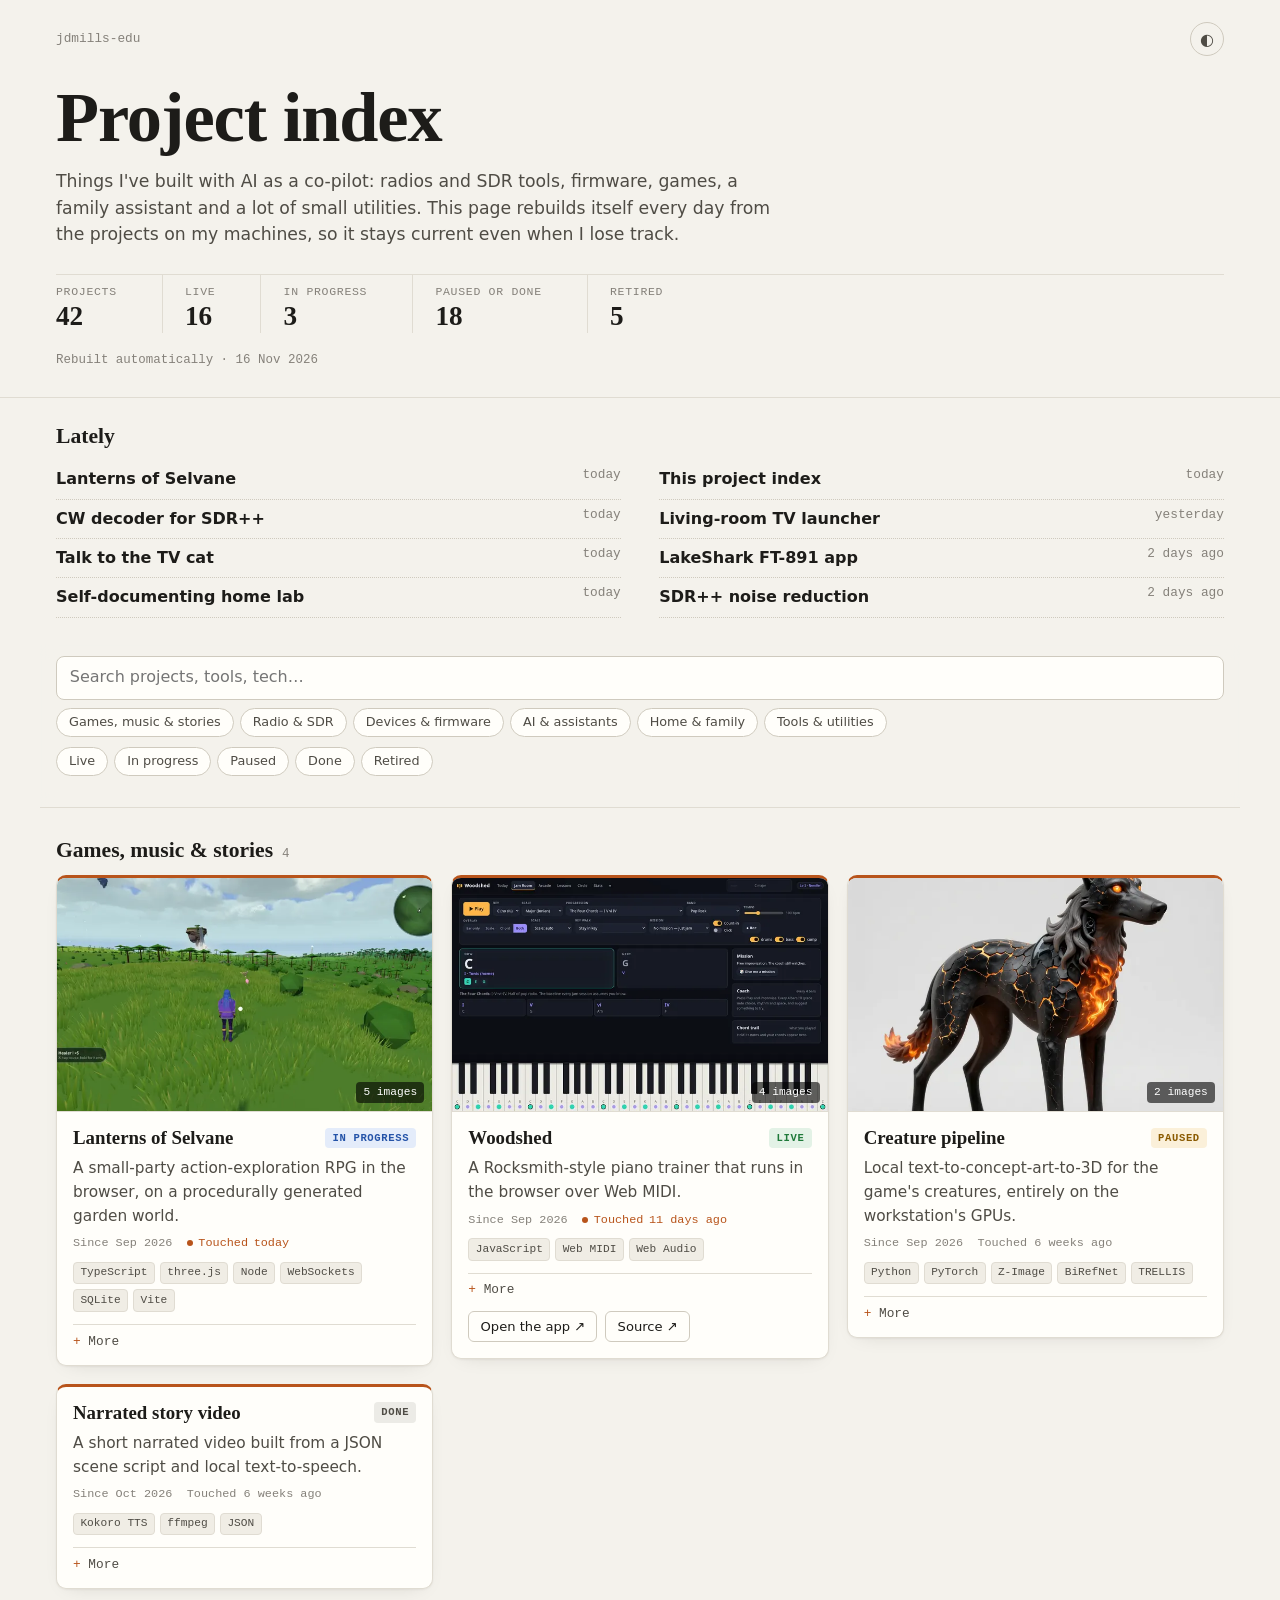
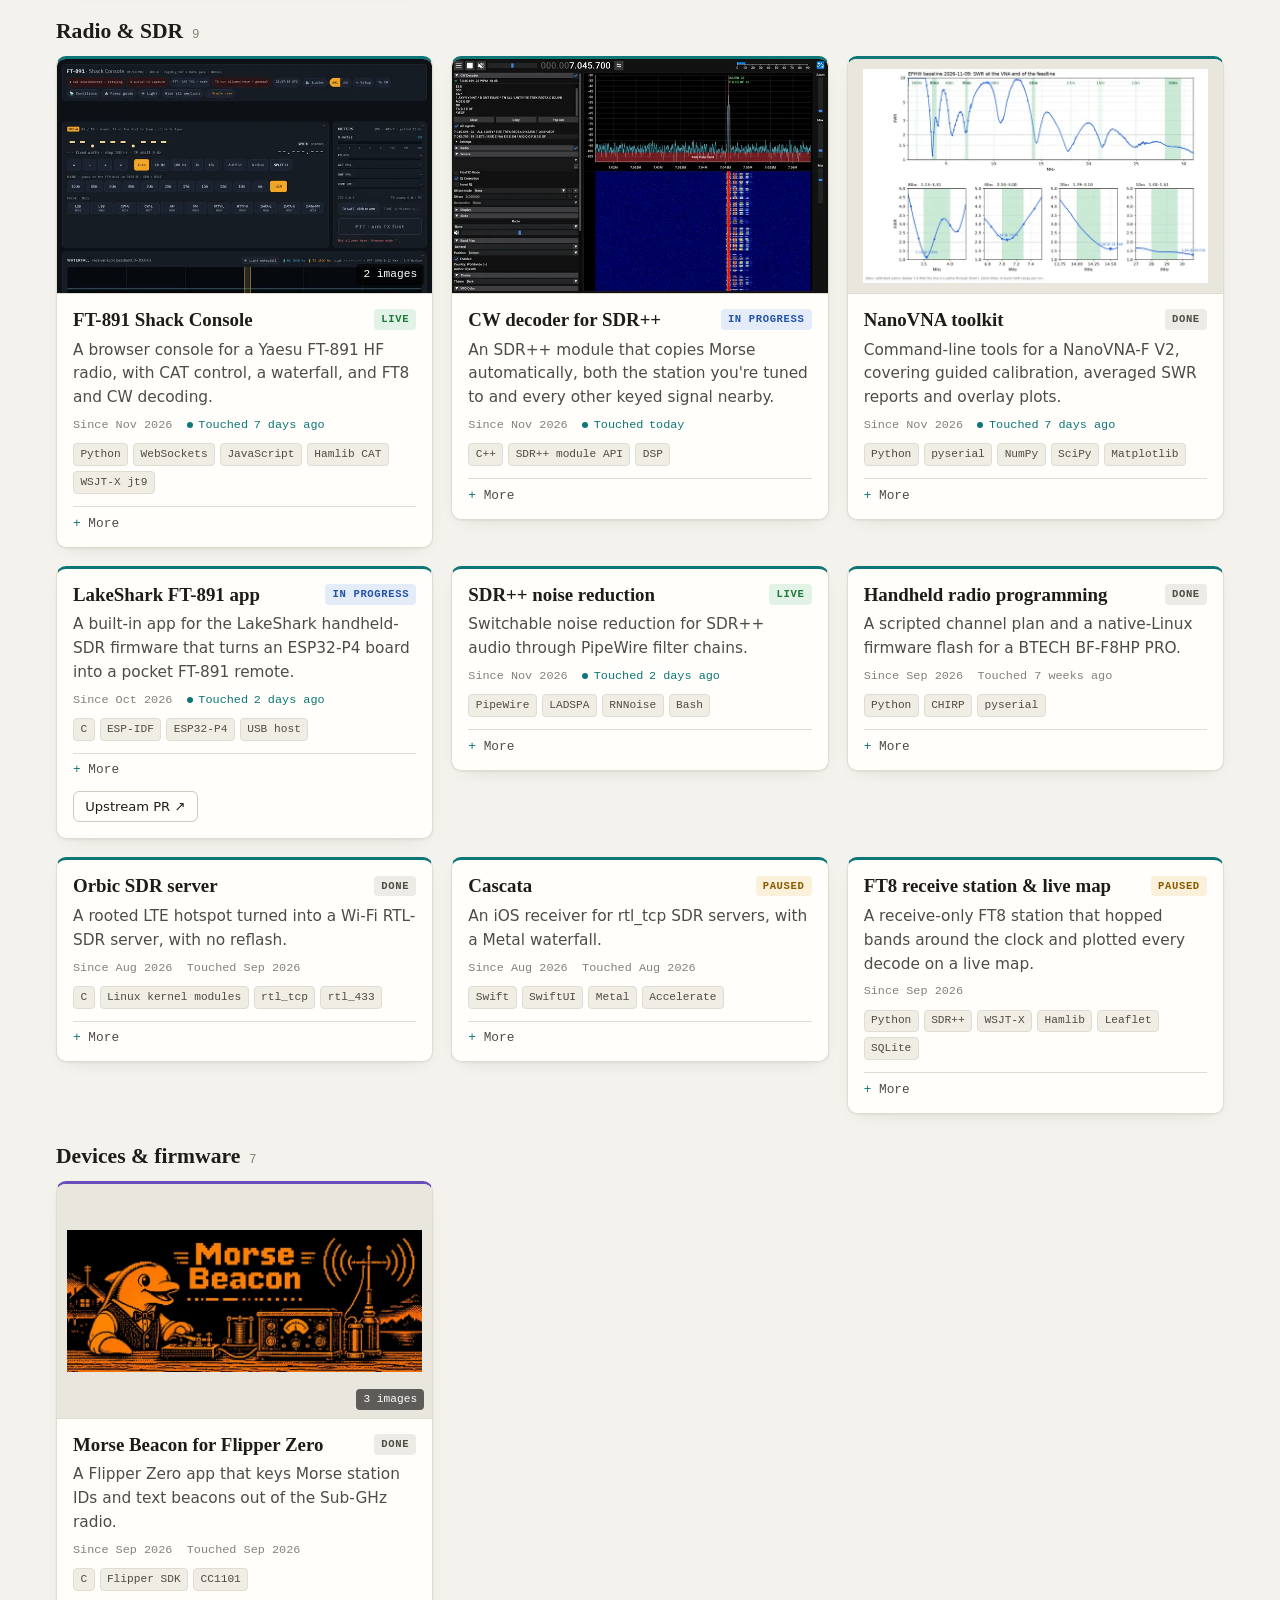
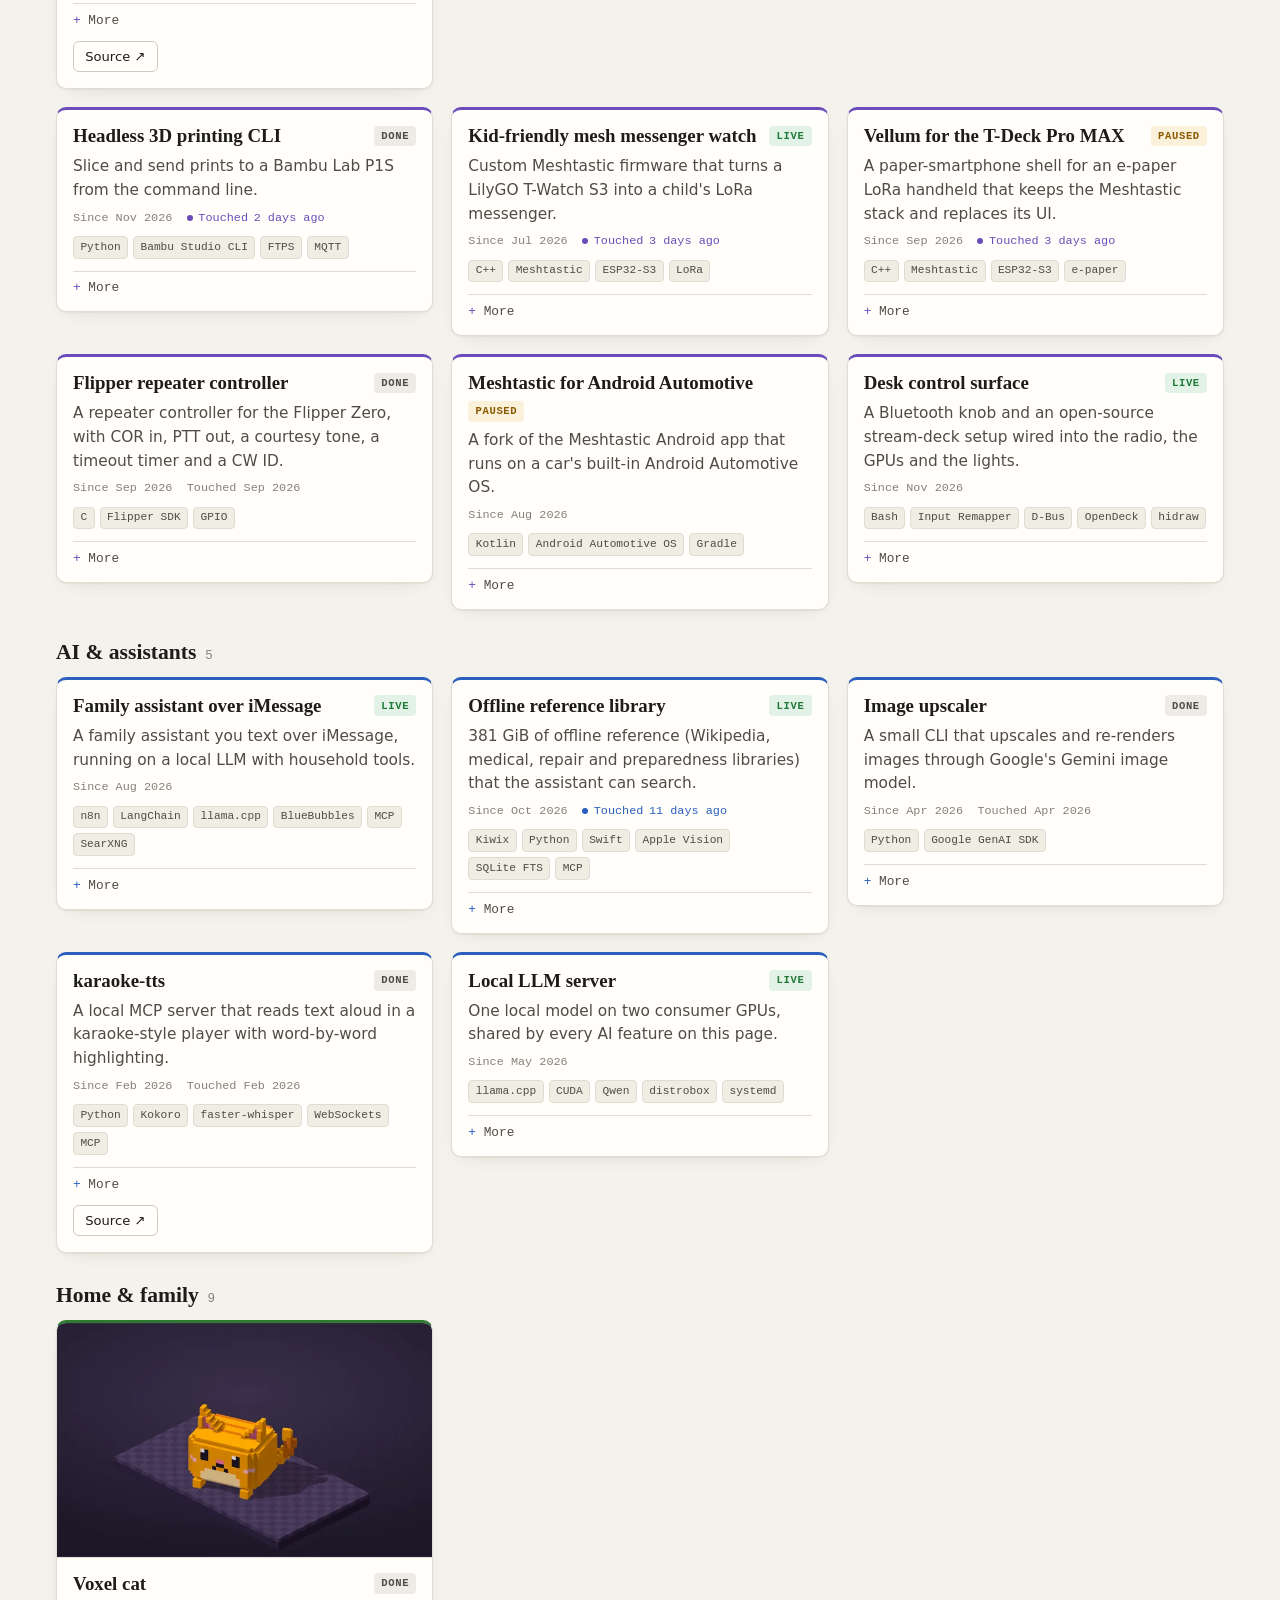
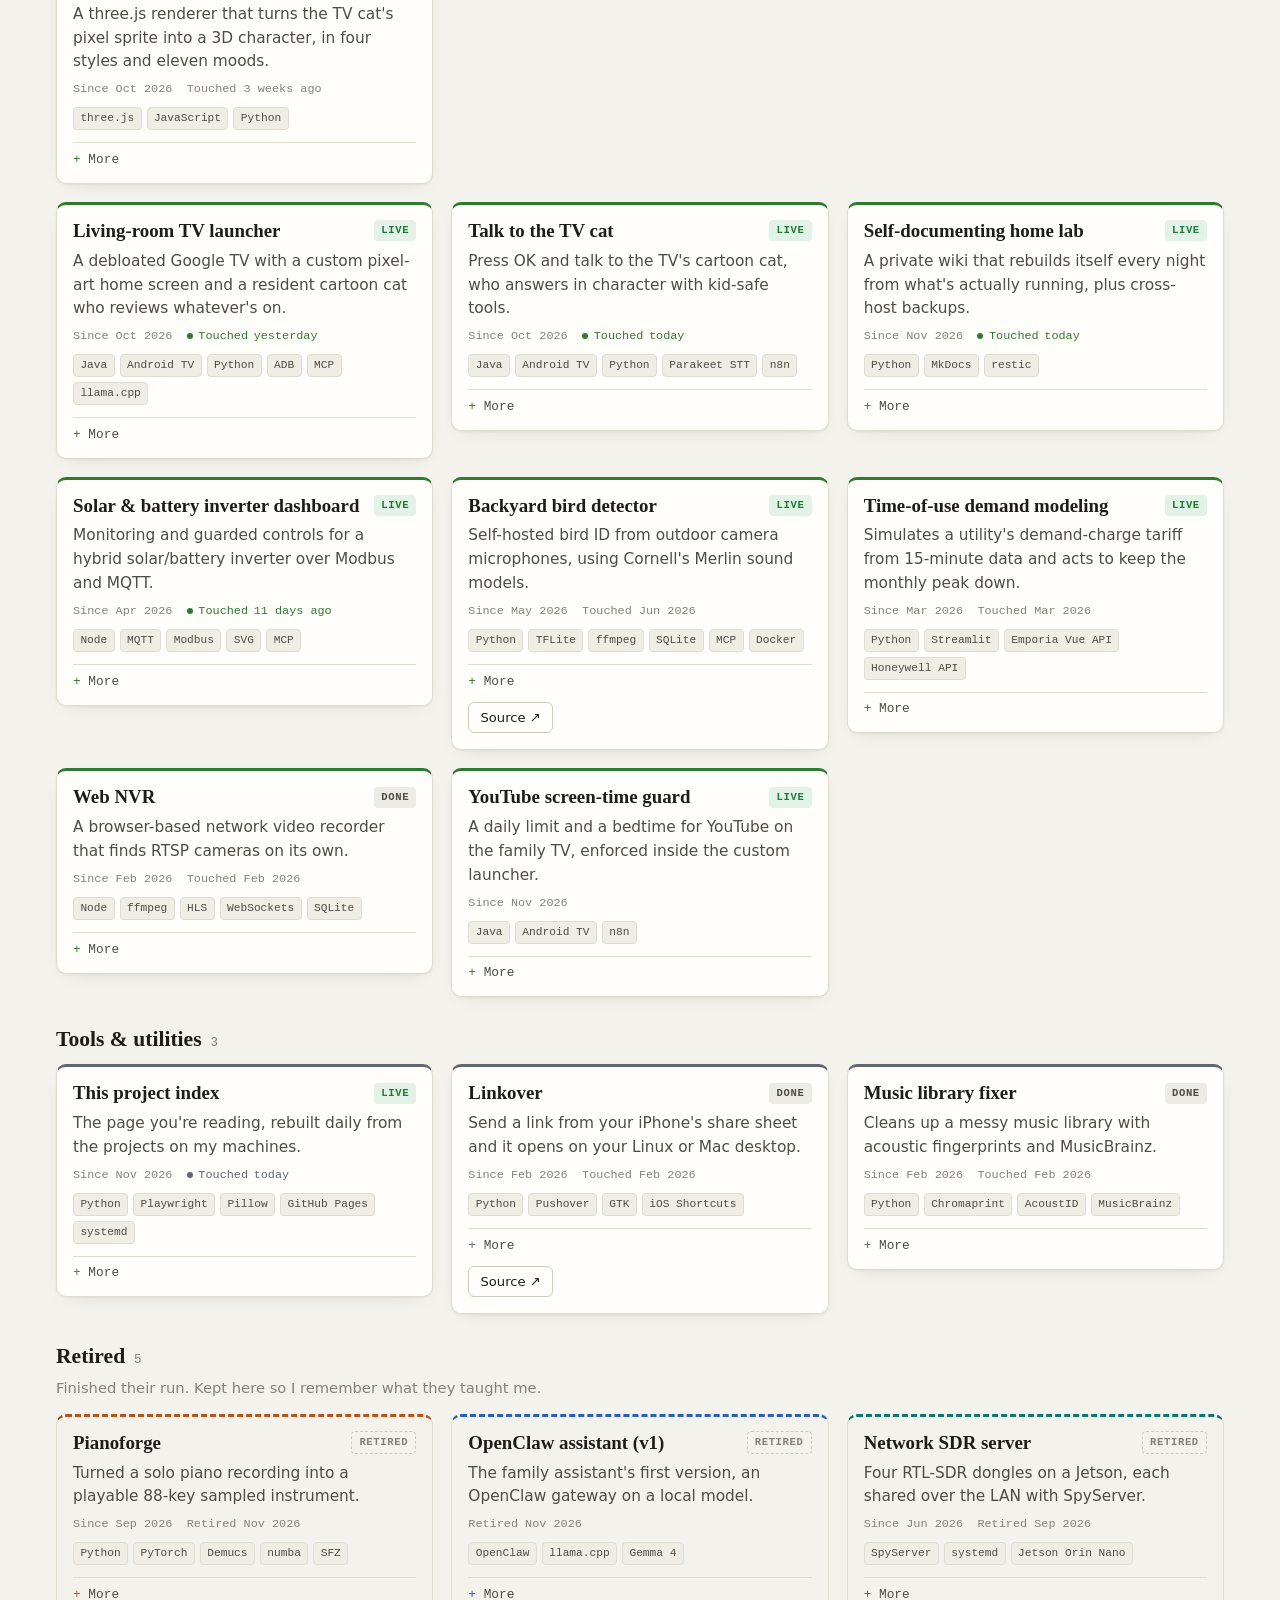
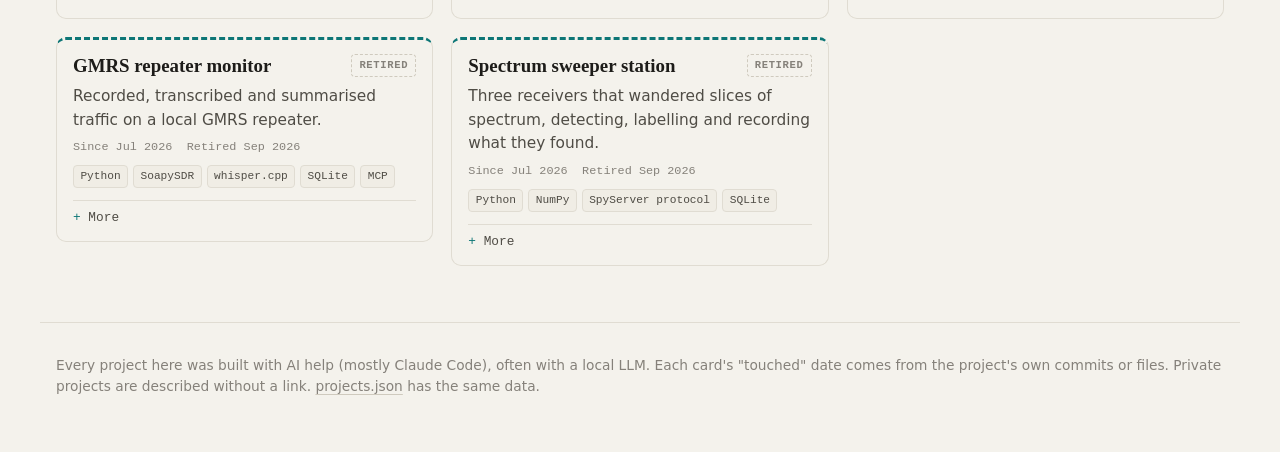
==== index.html @ 24272a76 "Update project index (2026-11-16)" ====
<!doctype html>
<html lang="en">
<head>
<meta charset="utf-8">
<meta name="viewport" content="width=device-width, initial-scale=1">
<title>Project index · jdmills-edu</title>
<meta name="description" content="Things I&#x27;ve built with AI as a co-pilot: radios and SDR tools, firmware, games, a family assistant and a lot of small utilities. This page rebuilds itself every day from the projects on my machines, so it stays current even when I lose track.">
<meta property="og:title" content="Project index · jdmills-edu">
<meta property="og:description" content="Things I&#x27;ve built with AI as a co-pilot: radios and SDR tools, firmware, games, a family assistant and a lot of small utilities. This page rebuilds itself every day from the projects on my machines, so it stays current even when I lose track.">
<meta property="og:image" content="https://jdmills-edu.github.io/shots/lanterns-of-selvane-1.webp">
<link rel="icon" href="favicon.svg" type="image/svg+xml">
<link rel="stylesheet" href="style.css?v=dd5a18da">
<script>try{var t=localStorage.getItem('pi-theme');if(t)document.documentElement.dataset.theme=t}catch(e){}</script>
</head>
<body>
<a class="skip" href="#projects">Skip to projects</a>
<header class="masthead">
<div class="wrap">
<div class="topline"><span class="handle"><a href="https://github.com/jdmills-edu" rel="noopener">jdmills-edu</a></span>
<button type="button" class="theme" id="theme" aria-label="Toggle dark mode"><span aria-hidden="true">◐</span></button></div>
<h1>Project index</h1>
<p class="intro">Things I&#x27;ve built with AI as a co-pilot: radios and SDR tools, firmware, games, a family assistant and a lot of small utilities. This page rebuilds itself every day from the projects on my machines, so it stays current even when I lose track.</p>
<dl class="stats">
<div><dt>Projects</dt><dd>42</dd></div>
<div><dt>Live</dt><dd>16</dd></div>
<div><dt>In progress</dt><dd>3</dd></div>
<div><dt>Paused or done</dt><dd>18</dd></div>
<div><dt>Retired</dt><dd>5</dd></div>
</dl>
<p class="rebuilt">Rebuilt automatically · <time datetime="2026-11-16">16 Nov 2026</time></p>
</div>
</header>
<section class="lately wrap" aria-labelledby="lately-h"><h2 id="lately-h">Lately</h2><ol><li><a href="#p-lanterns-of-selvane"><span class="l-title">Lanterns of Selvane</span><span class="l-when">today</span></a></li><li><a href="#p-sdrpp-cw"><span class="l-title">CW decoder for SDR++</span><span class="l-when">today</span></a></li><li><a href="#p-talk-to-the-cat"><span class="l-title">Talk to the TV cat</span><span class="l-when">today</span></a></li><li><a href="#p-home-lab"><span class="l-title">Self-documenting home lab</span><span class="l-when">today</span></a></li><li><a href="#p-project-index"><span class="l-title">This project index</span><span class="l-when">today</span></a></li><li><a href="#p-tv-launcher"><span class="l-title">Living-room TV launcher</span><span class="l-when">yesterday</span></a></li><li><a href="#p-lakeshark-ft891"><span class="l-title">LakeShark FT-891 app</span><span class="l-when">2 days ago</span></a></li><li><a href="#p-sdr-noise-reduction"><span class="l-title">SDR++ noise reduction</span><span class="l-when">2 days ago</span></a></li></ol></section>
<nav class="filters wrap" aria-label="Filter projects">
<label class="search"><span class="vh">Search projects</span><input type="search" id="q" placeholder="Search projects, tools, tech…" autocomplete="off"></label>
<div class="chips" role="group" aria-label="Category"><button type="button" data-filter="category" data-value="play" aria-pressed="false">Games, music &amp; stories</button><button type="button" data-filter="category" data-value="radio" aria-pressed="false">Radio &amp; SDR</button><button type="button" data-filter="category" data-value="devices" aria-pressed="false">Devices &amp; firmware</button><button type="button" data-filter="category" data-value="ai" aria-pressed="false">AI &amp; assistants</button><button type="button" data-filter="category" data-value="home" aria-pressed="false">Home &amp; family</button><button type="button" data-filter="category" data-value="tools" aria-pressed="false">Tools &amp; utilities</button></div>
<div class="chips" role="group" aria-label="Status"><button type="button" data-filter="status" data-value="live" aria-pressed="false">Live</button><button type="button" data-filter="status" data-value="active" aria-pressed="false">In progress</button><button type="button" data-filter="status" data-value="paused" aria-pressed="false">Paused</button><button type="button" data-filter="status" data-value="done" aria-pressed="false">Done</button><button type="button" data-filter="status" data-value="retired" aria-pressed="false">Retired</button></div>
<p class="result" id="result" aria-live="polite"></p>
</nav>
<main id="projects" class="wrap">
<section class="cat-section" id="c-play" data-section="play"><h2>Games, music &amp; stories <span class="n">4</span></h2><div class="grid"><article class="card cat-play has-thumb" id="p-lanterns-of-selvane" data-category="play" data-status="active" data-search="lanterns of selvane a small-party action-exploration rpg in the browser, on a procedurally generated garden world. up to four players explore a seeded world about 6 km across, laid out in rings of biomes. landmarks
are placed so the next one is always visible on the horizon, and shelter comes from lore-rich shrines,
the lanterns, that you kindle rather than build. the pitch is *phantasy star online × breath of the
wild × valheim × tunic*.

it&#x27;s typescript end to end: three.js in the browser, and a node world server over websockets with
sqlite. world generation is a pure, deterministic package that client and server share. parties,
companions, enemy tiers, radar, lods and an asset viewer are all in. since november an autonomous
claude code loop works the backlog overnight. it playtests its own changes and opens pull requests for review in the morning.
 typescript three.js node websockets sqlite vite">
<button class="thumb fit-cover" type="button" data-gallery="[{&quot;src&quot;: &quot;shots/lanterns-of-selvane-1.webp&quot;, &quot;w&quot;: 1280, &quot;h&quot;: 720, &quot;caption&quot;: &quot;Midday in the meadow ring, with floating islands on the horizon&quot;}, {&quot;src&quot;: &quot;shots/lanterns-of-selvane-2.webp&quot;, &quot;w&quot;: 1280, &quot;h&quot;: 720, &quot;caption&quot;: &quot;The Heartwell&#x27;s beam at the centre of the world&quot;}, {&quot;src&quot;: &quot;shots/lanterns-of-selvane-3.webp&quot;, &quot;w&quot;: 1280, &quot;h&quot;: 720, &quot;caption&quot;: &quot;The canopy biome&quot;}, {&quot;src&quot;: &quot;shots/lanterns-of-selvane-4.webp&quot;, &quot;w&quot;: 1024, &quot;h&quot;: 1024, &quot;caption&quot;: &quot;A whole generated world (seed 1), biome rings from the centre out&quot;}, {&quot;src&quot;: &quot;shots/lanterns-of-selvane-5.webp&quot;, &quot;w&quot;: 1448, &quot;h&quot;: 1086, &quot;caption&quot;: &quot;Title art&quot;}]" aria-label="View images of Lanterns of Selvane"><img src="shots/lanterns-of-selvane-1-t.webp" alt="Midday in the meadow ring, with floating islands on the horizon" width="720" height="405" loading="lazy" decoding="async"><span class="thumb-count">5 images</span></button><div class="card-body">
<div class="card-head"><h3><a href="#p-lanterns-of-selvane">Lanterns of Selvane</a></h3><span class="status s-active">In progress</span></div>
<p class="tagline">A small-party action-exploration RPG in the browser, on a procedurally generated garden world.</p>
<p class="meta"><span>Since Sep 2026</span><span class="fresh" title="Touched in the last two weeks">Touched <time datetime="2026-11-16">today</time></span></p>
<ul class="stack"><li>TypeScript</li><li>three.js</li><li>Node</li><li>WebSockets</li><li>SQLite</li><li>Vite</li></ul>
<details><summary>More</summary><div class="more"><p>Up to four players explore a seeded world about 6 km across, laid out in rings of biomes. Landmarks are placed so the next one is always visible on the horizon, and shelter comes from lore-rich shrines, the Lanterns, that you kindle rather than build. The pitch is <em>Phantasy Star Online × Breath of the Wild × Valheim × Tunic</em>.</p>
<p>It&#x27;s TypeScript end to end: three.js in the browser, and a Node world server over WebSockets with SQLite. World generation is a pure, deterministic package that client and server share. Parties, companions, enemy tiers, radar, LODs and an asset viewer are all in. Since November an autonomous Claude Code loop works the backlog overnight. It playtests its own changes and opens pull requests for review in the morning.</p><div class="strip"><button type="button" class="mini" data-gallery="[{&quot;src&quot;: &quot;shots/lanterns-of-selvane-1.webp&quot;, &quot;w&quot;: 1280, &quot;h&quot;: 720, &quot;caption&quot;: &quot;Midday in the meadow ring, with floating islands on the horizon&quot;}, {&quot;src&quot;: &quot;shots/lanterns-of-selvane-2.webp&quot;, &quot;w&quot;: 1280, &quot;h&quot;: 720, &quot;caption&quot;: &quot;The Heartwell&#x27;s beam at the centre of the world&quot;}, {&quot;src&quot;: &quot;shots/lanterns-of-selvane-3.webp&quot;, &quot;w&quot;: 1280, &quot;h&quot;: 720, &quot;caption&quot;: &quot;The canopy biome&quot;}, {&quot;src&quot;: &quot;shots/lanterns-of-selvane-4.webp&quot;, &quot;w&quot;: 1024, &quot;h&quot;: 1024, &quot;caption&quot;: &quot;A whole generated world (seed 1), biome rings from the centre out&quot;}, {&quot;src&quot;: &quot;shots/lanterns-of-selvane-5.webp&quot;, &quot;w&quot;: 1448, &quot;h&quot;: 1086, &quot;caption&quot;: &quot;Title art&quot;}]" data-index="0" aria-label="Midday in the meadow ring, with floating islands on the horizon"><img src="shots/lanterns-of-selvane-1-t.webp" alt="" loading="lazy" width="720" height="405"></button><button type="button" class="mini" data-gallery="[{&quot;src&quot;: &quot;shots/lanterns-of-selvane-1.webp&quot;, &quot;w&quot;: 1280, &quot;h&quot;: 720, &quot;caption&quot;: &quot;Midday in the meadow ring, with floating islands on the horizon&quot;}, {&quot;src&quot;: &quot;shots/lanterns-of-selvane-2.webp&quot;, &quot;w&quot;: 1280, &quot;h&quot;: 720, &quot;caption&quot;: &quot;The Heartwell&#x27;s beam at the centre of the world&quot;}, {&quot;src&quot;: &quot;shots/lanterns-of-selvane-3.webp&quot;, &quot;w&quot;: 1280, &quot;h&quot;: 720, &quot;caption&quot;: &quot;The canopy biome&quot;}, {&quot;src&quot;: &quot;shots/lanterns-of-selvane-4.webp&quot;, &quot;w&quot;: 1024, &quot;h&quot;: 1024, &quot;caption&quot;: &quot;A whole generated world (seed 1), biome rings from the centre out&quot;}, {&quot;src&quot;: &quot;shots/lanterns-of-selvane-5.webp&quot;, &quot;w&quot;: 1448, &quot;h&quot;: 1086, &quot;caption&quot;: &quot;Title art&quot;}]" data-index="1" aria-label="The Heartwell&#x27;s beam at the centre of the world"><img src="shots/lanterns-of-selvane-2-t.webp" alt="" loading="lazy" width="720" height="405"></button><button type="button" class="mini" data-gallery="[{&quot;src&quot;: &quot;shots/lanterns-of-selvane-1.webp&quot;, &quot;w&quot;: 1280, &quot;h&quot;: 720, &quot;caption&quot;: &quot;Midday in the meadow ring, with floating islands on the horizon&quot;}, {&quot;src&quot;: &quot;shots/lanterns-of-selvane-2.webp&quot;, &quot;w&quot;: 1280, &quot;h&quot;: 720, &quot;caption&quot;: &quot;The Heartwell&#x27;s beam at the centre of the world&quot;}, {&quot;src&quot;: &quot;shots/lanterns-of-selvane-3.webp&quot;, &quot;w&quot;: 1280, &quot;h&quot;: 720, &quot;caption&quot;: &quot;The canopy biome&quot;}, {&quot;src&quot;: &quot;shots/lanterns-of-selvane-4.webp&quot;, &quot;w&quot;: 1024, &quot;h&quot;: 1024, &quot;caption&quot;: &quot;A whole generated world (seed 1), biome rings from the centre out&quot;}, {&quot;src&quot;: &quot;shots/lanterns-of-selvane-5.webp&quot;, &quot;w&quot;: 1448, &quot;h&quot;: 1086, &quot;caption&quot;: &quot;Title art&quot;}]" data-index="2" aria-label="The canopy biome"><img src="shots/lanterns-of-selvane-3-t.webp" alt="" loading="lazy" width="720" height="405"></button><button type="button" class="mini" data-gallery="[{&quot;src&quot;: &quot;shots/lanterns-of-selvane-1.webp&quot;, &quot;w&quot;: 1280, &quot;h&quot;: 720, &quot;caption&quot;: &quot;Midday in the meadow ring, with floating islands on the horizon&quot;}, {&quot;src&quot;: &quot;shots/lanterns-of-selvane-2.webp&quot;, &quot;w&quot;: 1280, &quot;h&quot;: 720, &quot;caption&quot;: &quot;The Heartwell&#x27;s beam at the centre of the world&quot;}, {&quot;src&quot;: &quot;shots/lanterns-of-selvane-3.webp&quot;, &quot;w&quot;: 1280, &quot;h&quot;: 720, &quot;caption&quot;: &quot;The canopy biome&quot;}, {&quot;src&quot;: &quot;shots/lanterns-of-selvane-4.webp&quot;, &quot;w&quot;: 1024, &quot;h&quot;: 1024, &quot;caption&quot;: &quot;A whole generated world (seed 1), biome rings from the centre out&quot;}, {&quot;src&quot;: &quot;shots/lanterns-of-selvane-5.webp&quot;, &quot;w&quot;: 1448, &quot;h&quot;: 1086, &quot;caption&quot;: &quot;Title art&quot;}]" data-index="3" aria-label="A whole generated world (seed 1), biome rings from the centre out"><img src="shots/lanterns-of-selvane-4-t.webp" alt="" loading="lazy" width="720" height="720"></button><button type="button" class="mini" data-gallery="[{&quot;src&quot;: &quot;shots/lanterns-of-selvane-1.webp&quot;, &quot;w&quot;: 1280, &quot;h&quot;: 720, &quot;caption&quot;: &quot;Midday in the meadow ring, with floating islands on the horizon&quot;}, {&quot;src&quot;: &quot;shots/lanterns-of-selvane-2.webp&quot;, &quot;w&quot;: 1280, &quot;h&quot;: 720, &quot;caption&quot;: &quot;The Heartwell&#x27;s beam at the centre of the world&quot;}, {&quot;src&quot;: &quot;shots/lanterns-of-selvane-3.webp&quot;, &quot;w&quot;: 1280, &quot;h&quot;: 720, &quot;caption&quot;: &quot;The canopy biome&quot;}, {&quot;src&quot;: &quot;shots/lanterns-of-selvane-4.webp&quot;, &quot;w&quot;: 1024, &quot;h&quot;: 1024, &quot;caption&quot;: &quot;A whole generated world (seed 1), biome rings from the centre out&quot;}, {&quot;src&quot;: &quot;shots/lanterns-of-selvane-5.webp&quot;, &quot;w&quot;: 1448, &quot;h&quot;: 1086, &quot;caption&quot;: &quot;Title art&quot;}]" data-index="4" aria-label="Title art"><img src="shots/lanterns-of-selvane-5-t.webp" alt="" loading="lazy" width="720" height="540"></button></div></div></details>

</div></article>
<article class="card cat-play has-thumb" id="p-woodshed" data-category="play" data-status="live" data-search="woodshed a rocksmith-style piano trainer that runs in the browser over web midi. plug in a midi keyboard and jam with a backing band in the jam room (band styles, missions, a coach,
key walks, free play with a chord trail and .mid export), or work through 8 arcade games and 45
lessons in 10 units, with a circle-of-fifths view. an &quot;anti-laurels&quot; layer keeps a quick-eared
player from coasting: a key heatmap, a laurels meter and a daily woodshed.

there&#x27;s no build step and no server state. it&#x27;s plain scripts on one namespace, and progress lives
in the browser.
 javascript web midi web audio">
<button class="thumb fit-cover" type="button" data-gallery="[{&quot;src&quot;: &quot;shots/woodshed-1.webp&quot;, &quot;w&quot;: 1440, &quot;h&quot;: 900, &quot;caption&quot;: &quot;The Jam Room: a progression, the next chord, a coach and a mission&quot;}, {&quot;src&quot;: &quot;shots/woodshed-2.webp&quot;, &quot;w&quot;: 1440, &quot;h&quot;: 900, &quot;caption&quot;: &quot;Eight arcade games, each drilling one jam skill&quot;}, {&quot;src&quot;: &quot;shots/woodshed-3.webp&quot;, &quot;w&quot;: 1440, &quot;h&quot;: 900, &quot;caption&quot;: &quot;The circle of fifths, with every chord in the key&quot;}, {&quot;src&quot;: &quot;shots/woodshed-4.webp&quot;, &quot;w&quot;: 1440, &quot;h&quot;: 900, &quot;caption&quot;: &quot;45 lessons in 10 units&quot;}]" aria-label="View images of Woodshed"><img src="shots/woodshed-1-t.webp" alt="The Jam Room: a progression, the next chord, a coach and a mission" width="720" height="450" loading="lazy" decoding="async"><span class="thumb-count">4 images</span></button><div class="card-body">
<div class="card-head"><h3><a href="#p-woodshed">Woodshed</a></h3><span class="status s-live">Live</span></div>
<p class="tagline">A Rocksmith-style piano trainer that runs in the browser over Web MIDI.</p>
<p class="meta"><span>Since Sep 2026</span><span class="fresh" title="Touched in the last two weeks">Touched <time datetime="2026-11-05">11 days ago</time></span></p>
<ul class="stack"><li>JavaScript</li><li>Web MIDI</li><li>Web Audio</li></ul>
<details><summary>More</summary><div class="more"><p>Plug in a MIDI keyboard and jam with a backing band in the Jam Room (band styles, missions, a coach, key walks, free play with a chord trail and .mid export), or work through 8 arcade games and 45 lessons in 10 units, with a circle-of-fifths view. An &quot;anti-laurels&quot; layer keeps a quick-eared player from coasting: a key heatmap, a Laurels Meter and a Daily Woodshed.</p>
<p>There&#x27;s no build step and no server state. It&#x27;s plain scripts on one namespace, and progress lives in the browser.</p><div class="strip"><button type="button" class="mini" data-gallery="[{&quot;src&quot;: &quot;shots/woodshed-1.webp&quot;, &quot;w&quot;: 1440, &quot;h&quot;: 900, &quot;caption&quot;: &quot;The Jam Room: a progression, the next chord, a coach and a mission&quot;}, {&quot;src&quot;: &quot;shots/woodshed-2.webp&quot;, &quot;w&quot;: 1440, &quot;h&quot;: 900, &quot;caption&quot;: &quot;Eight arcade games, each drilling one jam skill&quot;}, {&quot;src&quot;: &quot;shots/woodshed-3.webp&quot;, &quot;w&quot;: 1440, &quot;h&quot;: 900, &quot;caption&quot;: &quot;The circle of fifths, with every chord in the key&quot;}, {&quot;src&quot;: &quot;shots/woodshed-4.webp&quot;, &quot;w&quot;: 1440, &quot;h&quot;: 900, &quot;caption&quot;: &quot;45 lessons in 10 units&quot;}]" data-index="0" aria-label="The Jam Room: a progression, the next chord, a coach and a mission"><img src="shots/woodshed-1-t.webp" alt="" loading="lazy" width="720" height="450"></button><button type="button" class="mini" data-gallery="[{&quot;src&quot;: &quot;shots/woodshed-1.webp&quot;, &quot;w&quot;: 1440, &quot;h&quot;: 900, &quot;caption&quot;: &quot;The Jam Room: a progression, the next chord, a coach and a mission&quot;}, {&quot;src&quot;: &quot;shots/woodshed-2.webp&quot;, &quot;w&quot;: 1440, &quot;h&quot;: 900, &quot;caption&quot;: &quot;Eight arcade games, each drilling one jam skill&quot;}, {&quot;src&quot;: &quot;shots/woodshed-3.webp&quot;, &quot;w&quot;: 1440, &quot;h&quot;: 900, &quot;caption&quot;: &quot;The circle of fifths, with every chord in the key&quot;}, {&quot;src&quot;: &quot;shots/woodshed-4.webp&quot;, &quot;w&quot;: 1440, &quot;h&quot;: 900, &quot;caption&quot;: &quot;45 lessons in 10 units&quot;}]" data-index="1" aria-label="Eight arcade games, each drilling one jam skill"><img src="shots/woodshed-2-t.webp" alt="" loading="lazy" width="720" height="450"></button><button type="button" class="mini" data-gallery="[{&quot;src&quot;: &quot;shots/woodshed-1.webp&quot;, &quot;w&quot;: 1440, &quot;h&quot;: 900, &quot;caption&quot;: &quot;The Jam Room: a progression, the next chord, a coach and a mission&quot;}, {&quot;src&quot;: &quot;shots/woodshed-2.webp&quot;, &quot;w&quot;: 1440, &quot;h&quot;: 900, &quot;caption&quot;: &quot;Eight arcade games, each drilling one jam skill&quot;}, {&quot;src&quot;: &quot;shots/woodshed-3.webp&quot;, &quot;w&quot;: 1440, &quot;h&quot;: 900, &quot;caption&quot;: &quot;The circle of fifths, with every chord in the key&quot;}, {&quot;src&quot;: &quot;shots/woodshed-4.webp&quot;, &quot;w&quot;: 1440, &quot;h&quot;: 900, &quot;caption&quot;: &quot;45 lessons in 10 units&quot;}]" data-index="2" aria-label="The circle of fifths, with every chord in the key"><img src="shots/woodshed-3-t.webp" alt="" loading="lazy" width="720" height="450"></button><button type="button" class="mini" data-gallery="[{&quot;src&quot;: &quot;shots/woodshed-1.webp&quot;, &quot;w&quot;: 1440, &quot;h&quot;: 900, &quot;caption&quot;: &quot;The Jam Room: a progression, the next chord, a coach and a mission&quot;}, {&quot;src&quot;: &quot;shots/woodshed-2.webp&quot;, &quot;w&quot;: 1440, &quot;h&quot;: 900, &quot;caption&quot;: &quot;Eight arcade games, each drilling one jam skill&quot;}, {&quot;src&quot;: &quot;shots/woodshed-3.webp&quot;, &quot;w&quot;: 1440, &quot;h&quot;: 900, &quot;caption&quot;: &quot;The circle of fifths, with every chord in the key&quot;}, {&quot;src&quot;: &quot;shots/woodshed-4.webp&quot;, &quot;w&quot;: 1440, &quot;h&quot;: 900, &quot;caption&quot;: &quot;45 lessons in 10 units&quot;}]" data-index="3" aria-label="45 lessons in 10 units"><img src="shots/woodshed-4-t.webp" alt="" loading="lazy" width="720" height="450"></button></div></div></details>
<p class="links"><a href="https://woodshed.jdmills.io/" rel="noopener">Open the app<span aria-hidden="true"> ↗</span></a><a href="https://github.com/jdmills-edu/woodshed" rel="noopener">Source<span aria-hidden="true"> ↗</span></a></p>
</div></article>
<article class="card cat-play has-thumb" id="p-creature-pipeline" data-category="play" data-status="paused" data-search="creature pipeline local text-to-concept-art-to-3d for the game&#x27;s creatures, entirely on the workstation&#x27;s gpus. a batch pipeline that writes concept sheets for each creature with an open image model, cuts out the
subject with birefnet, and lifts the best views into textured 3d meshes with trellis. each species
gets several style passes (classic, fern, faceted, woolly…) to choose from before modelling.
 python pytorch z-image birefnet trellis">
<button class="thumb fit-cover" type="button" data-gallery="[{&quot;src&quot;: &quot;shots/creature-pipeline-1.webp&quot;, &quot;w&quot;: 1024, &quot;h&quot;: 1024, &quot;caption&quot;: &quot;Concept pass for a cinder hound&quot;}, {&quot;src&quot;: &quot;shots/creature-pipeline-2.webp&quot;, &quot;w&quot;: 1024, &quot;h&quot;: 1024, &quot;caption&quot;: &quot;A tuftling, fern variant&quot;}]" aria-label="View images of Creature pipeline"><img src="shots/creature-pipeline-1-t.webp" alt="Concept pass for a cinder hound" width="720" height="720" loading="lazy" decoding="async"><span class="thumb-count">2 images</span></button><div class="card-body">
<div class="card-head"><h3><a href="#p-creature-pipeline">Creature pipeline</a></h3><span class="status s-paused">Paused</span></div>
<p class="tagline">Local text-to-concept-art-to-3D for the game&#x27;s creatures, entirely on the workstation&#x27;s GPUs.</p>
<p class="meta"><span>Since Sep 2026</span><span>Touched <time datetime="2026-09-30">6 weeks ago</time></span></p>
<ul class="stack"><li>Python</li><li>PyTorch</li><li>Z-Image</li><li>BiRefNet</li><li>TRELLIS</li></ul>
<details><summary>More</summary><div class="more"><p>A batch pipeline that writes concept sheets for each creature with an open image model, cuts out the subject with BiRefNet, and lifts the best views into textured 3D meshes with TRELLIS. Each species gets several style passes (classic, fern, faceted, woolly…) to choose from before modelling.</p><div class="strip"><button type="button" class="mini" data-gallery="[{&quot;src&quot;: &quot;shots/creature-pipeline-1.webp&quot;, &quot;w&quot;: 1024, &quot;h&quot;: 1024, &quot;caption&quot;: &quot;Concept pass for a cinder hound&quot;}, {&quot;src&quot;: &quot;shots/creature-pipeline-2.webp&quot;, &quot;w&quot;: 1024, &quot;h&quot;: 1024, &quot;caption&quot;: &quot;A tuftling, fern variant&quot;}]" data-index="0" aria-label="Concept pass for a cinder hound"><img src="shots/creature-pipeline-1-t.webp" alt="" loading="lazy" width="720" height="720"></button><button type="button" class="mini" data-gallery="[{&quot;src&quot;: &quot;shots/creature-pipeline-1.webp&quot;, &quot;w&quot;: 1024, &quot;h&quot;: 1024, &quot;caption&quot;: &quot;Concept pass for a cinder hound&quot;}, {&quot;src&quot;: &quot;shots/creature-pipeline-2.webp&quot;, &quot;w&quot;: 1024, &quot;h&quot;: 1024, &quot;caption&quot;: &quot;A tuftling, fern variant&quot;}]" data-index="1" aria-label="A tuftling, fern variant"><img src="shots/creature-pipeline-2-t.webp" alt="" loading="lazy" width="720" height="720"></button></div></div></details>

</div></article></div><div class="grid"><article class="card cat-play" id="p-story-video" data-category="play" data-status="done" data-search="narrated story video a short narrated video built from a json scene script and local text-to-speech. each scene in a json script lists its lines and timing. kokoro voices the narration locally, and the
renderer lays the scenes out against the audio, so you rewrite the script rather than re-edit the video.
 kokoro tts ffmpeg json">
<div class="card-body">
<div class="card-head"><h3><a href="#p-story-video">Narrated story video</a></h3><span class="status s-done">Done</span></div>
<p class="tagline">A short narrated video built from a JSON scene script and local text-to-speech.</p>
<p class="meta"><span>Since Oct 2026</span><span>Touched <time datetime="2026-10-04">6 weeks ago</time></span></p>
<ul class="stack"><li>Kokoro TTS</li><li>ffmpeg</li><li>JSON</li></ul>
<details><summary>More</summary><div class="more"><p>Each scene in a JSON script lists its lines and timing. Kokoro voices the narration locally, and the renderer lays the scenes out against the audio, so you rewrite the script rather than re-edit the video.</p></div></details>

</div></article></div></section><section class="cat-section" id="c-radio" data-section="radio"><h2>Radio &amp; SDR <span class="n">9</span></h2><div class="grid"><article class="card cat-radio has-thumb" id="p-ft891-console" data-category="radio" data-status="live" data-search="ft-891 shack console a browser console for a yaesu ft-891 hf radio, with cat control, a waterfall, and ft8 and cw decoding. it talks to the radio through a digirig mobile interface. a beginner-friendly simple view sits beside a
pro view with every cat control, meters and a live waterfall. it decodes ft8 with wsjt-x&#x27;s jt9, and
decodes morse with automatic pitch and speed, giving each transmitter its own line.

it knows which frequencies each us licence class may use (47 cfr §97.301/305/307), estimates rf
exposure from fcc oet 65 duty factors, and shows band conditions from noaa and ionosonde data. it&#x27;s
receive-only by default, and a bluetooth knob can tune the vfo.
 python websockets javascript hamlib cat wsjt-x jt9">
<button class="thumb fit-cover" type="button" data-gallery="[{&quot;src&quot;: &quot;shots/ft891-console-1.webp&quot;, &quot;w&quot;: 1440, &quot;h&quot;: 900, &quot;caption&quot;: &quot;The Pro view, with every CAT control, meters and the waterfall (radio off, placeholder callsign)&quot;}, {&quot;src&quot;: &quot;shots/ft891-console-2.webp&quot;, &quot;w&quot;: 1440, &quot;h&quot;: 900, &quot;caption&quot;: &quot;The Simple view for new operators (radio off, placeholder callsign)&quot;}]" aria-label="View images of FT-891 Shack Console"><img src="shots/ft891-console-1-t.webp" alt="The Pro view, with every CAT control, meters and the waterfall (radio off, placeholder callsign)" width="720" height="450" loading="lazy" decoding="async"><span class="thumb-count">2 images</span></button><div class="card-body">
<div class="card-head"><h3><a href="#p-ft891-console">FT-891 Shack Console</a></h3><span class="status s-live">Live</span></div>
<p class="tagline">A browser console for a Yaesu FT-891 HF radio, with CAT control, a waterfall, and FT8 and CW decoding.</p>
<p class="meta"><span>Since Nov 2026</span><span class="fresh" title="Touched in the last two weeks">Touched <time datetime="2026-11-09">7 days ago</time></span></p>
<ul class="stack"><li>Python</li><li>WebSockets</li><li>JavaScript</li><li>Hamlib CAT</li><li>WSJT-X jt9</li></ul>
<details><summary>More</summary><div class="more"><p>It talks to the radio through a DigiRig Mobile interface. A beginner-friendly Simple view sits beside a Pro view with every CAT control, meters and a live waterfall. It decodes FT8 with WSJT-X&#x27;s jt9, and decodes Morse with automatic pitch and speed, giving each transmitter its own line.</p>
<p>It knows which frequencies each US licence class may use (47 CFR §97.301/305/307), estimates RF exposure from FCC OET 65 duty factors, and shows band conditions from NOAA and ionosonde data. It&#x27;s receive-only by default, and a Bluetooth knob can tune the VFO.</p><div class="strip"><button type="button" class="mini" data-gallery="[{&quot;src&quot;: &quot;shots/ft891-console-1.webp&quot;, &quot;w&quot;: 1440, &quot;h&quot;: 900, &quot;caption&quot;: &quot;The Pro view, with every CAT control, meters and the waterfall (radio off, placeholder callsign)&quot;}, {&quot;src&quot;: &quot;shots/ft891-console-2.webp&quot;, &quot;w&quot;: 1440, &quot;h&quot;: 900, &quot;caption&quot;: &quot;The Simple view for new operators (radio off, placeholder callsign)&quot;}]" data-index="0" aria-label="The Pro view, with every CAT control, meters and the waterfall (radio off, placeholder callsign)"><img src="shots/ft891-console-1-t.webp" alt="" loading="lazy" width="720" height="450"></button><button type="button" class="mini" data-gallery="[{&quot;src&quot;: &quot;shots/ft891-console-1.webp&quot;, &quot;w&quot;: 1440, &quot;h&quot;: 900, &quot;caption&quot;: &quot;The Pro view, with every CAT control, meters and the waterfall (radio off, placeholder callsign)&quot;}, {&quot;src&quot;: &quot;shots/ft891-console-2.webp&quot;, &quot;w&quot;: 1440, &quot;h&quot;: 900, &quot;caption&quot;: &quot;The Simple view for new operators (radio off, placeholder callsign)&quot;}]" data-index="1" aria-label="The Simple view for new operators (radio off, placeholder callsign)"><img src="shots/ft891-console-2-t.webp" alt="" loading="lazy" width="720" height="450"></button></div></div></details>

</div></article>
<article class="card cat-radio has-thumb" id="p-sdrpp-cw" data-category="radio" data-status="active" data-search="cw decoder for sdr++ an sdr++ module that copies morse automatically, both the station you&#x27;re tuned to and every other keyed signal nearby. it&#x27;s a c++ port of the shack console&#x27;s decoder: automatic pitch and speed, a false-lock guard, and a
phase-slope trick that starts a new line for each transmitter, each at its own speed. decoded text is
split into words and annotated (q-codes, prosigns, signal reports, grid squares with distance,
pota/sota references, callsign prefixes), with optional callbook lookups. nothing like it existed for
sdr++ on linux.
 c++ sdr++ module api dsp">
<button class="thumb fit-cover" type="button" data-gallery="[{&quot;src&quot;: &quot;shots/sdrpp-cw-1.webp&quot;, &quot;w&quot;: 1600, &quot;h&quot;: 1000, &quot;caption&quot;: &quot;Decoding a 40 m CW signal, with every nearby transmitter on its own line&quot;}]" aria-label="View images of CW decoder for SDR++"><img src="shots/sdrpp-cw-1-t.webp" alt="Decoding a 40 m CW signal, with every nearby transmitter on its own line" width="720" height="450" loading="lazy" decoding="async"></button><div class="card-body">
<div class="card-head"><h3><a href="#p-sdrpp-cw">CW decoder for SDR++</a></h3><span class="status s-active">In progress</span></div>
<p class="tagline">An SDR++ module that copies Morse automatically, both the station you&#x27;re tuned to and every other keyed signal nearby.</p>
<p class="meta"><span>Since Nov 2026</span><span class="fresh" title="Touched in the last two weeks">Touched <time datetime="2026-11-16">today</time></span></p>
<ul class="stack"><li>C++</li><li>SDR++ module API</li><li>DSP</li></ul>
<details><summary>More</summary><div class="more"><p>It&#x27;s a C++ port of the shack console&#x27;s decoder: automatic pitch and speed, a false-lock guard, and a phase-slope trick that starts a new line for each transmitter, each at its own speed. Decoded text is split into words and annotated (Q-codes, prosigns, signal reports, grid squares with distance, POTA/SOTA references, callsign prefixes), with optional callbook lookups. Nothing like it existed for SDR++ on Linux.</p></div></details>

</div></article>
<article class="card cat-radio has-thumb" id="p-nanovna-toolkit" data-category="radio" data-status="done" data-search="nanovna toolkit command-line tools for a nanovna-f v2, covering guided calibration, averaged swr reports and overlay plots. it measures swr and impedance across the hf bands or at spot frequencies, runs software-corrected
high-resolution sweeps above 7.6 mhz, captures the lcd, and overlays runs for before-and-after
antenna comparisons.
 python pyserial numpy scipy matplotlib">
<button class="thumb fit-contain" type="button" data-gallery="[{&quot;src&quot;: &quot;shots/nanovna-toolkit-1.webp&quot;, &quot;w&quot;: 1341, &quot;h&quot;: 828, &quot;caption&quot;: &quot;SWR baseline for an end-fed half-wave, with per-band zooms&quot;}]" aria-label="View images of NanoVNA toolkit"><img src="shots/nanovna-toolkit-1-t.webp" alt="SWR baseline for an end-fed half-wave, with per-band zooms" width="720" height="445" loading="lazy" decoding="async"></button><div class="card-body">
<div class="card-head"><h3><a href="#p-nanovna-toolkit">NanoVNA toolkit</a></h3><span class="status s-done">Done</span></div>
<p class="tagline">Command-line tools for a NanoVNA-F V2, covering guided calibration, averaged SWR reports and overlay plots.</p>
<p class="meta"><span>Since Nov 2026</span><span class="fresh" title="Touched in the last two weeks">Touched <time datetime="2026-11-09">7 days ago</time></span></p>
<ul class="stack"><li>Python</li><li>pyserial</li><li>NumPy</li><li>SciPy</li><li>Matplotlib</li></ul>
<details><summary>More</summary><div class="more"><p>It measures SWR and impedance across the HF bands or at spot frequencies, runs software-corrected high-resolution sweeps above 7.6 MHz, captures the LCD, and overlays runs for before-and-after antenna comparisons.</p></div></details>

</div></article></div><div class="grid"><article class="card cat-radio" id="p-lakeshark-ft891" data-category="radio" data-status="active" data-search="lakeshark ft-891 app a built-in app for the lakeshark handheld-sdr firmware that turns an esp32-p4 board into a pocket ft-891 remote. lakeshark is community firmware for esp32-p4 handhelds. this app adds a usb-host driver for the
radio&#x27;s cat port and sound card, a rigctld-compatible server, and big-button rig/link screens, and it
feeds the radio&#x27;s audio into lakeshark&#x27;s ft8 decoder. it replaced an earlier standalone-firmware
attempt and is still in progress. along the way: an upstream fix so the rtl-sdr blog v4&#x27;s usb strings
are read in full, which unlocks its hf mode.
 c esp-idf esp32-p4 usb host">
<div class="card-body">
<div class="card-head"><h3><a href="#p-lakeshark-ft891">LakeShark FT-891 app</a></h3><span class="status s-active">In progress</span></div>
<p class="tagline">A built-in app for the LakeShark handheld-SDR firmware that turns an ESP32-P4 board into a pocket FT-891 remote.</p>
<p class="meta"><span>Since Oct 2026</span><span class="fresh" title="Touched in the last two weeks">Touched <time datetime="2026-11-14">2 days ago</time></span></p>
<ul class="stack"><li>C</li><li>ESP-IDF</li><li>ESP32-P4</li><li>USB host</li></ul>
<details><summary>More</summary><div class="more"><p>LakeShark is community firmware for ESP32-P4 handhelds. This app adds a USB-host driver for the radio&#x27;s CAT port and sound card, a rigctld-compatible server, and big-button RIG/LINK screens, and it feeds the radio&#x27;s audio into LakeShark&#x27;s FT8 decoder. It replaced an earlier standalone-firmware attempt and is still in progress. Along the way: an upstream fix so the RTL-SDR Blog V4&#x27;s USB strings are read in full, which unlocks its HF mode.</p><p class="credit">Builds on <a href="https://github.com/SAMS0N1TE/LakeShark" rel="noopener">LakeShark by SAMS0N1TE</a>.</p></div></details>
<p class="links"><a href="https://github.com/SAMS0N1TE/LakeShark/pull/24" rel="noopener">Upstream PR<span aria-hidden="true"> ↗</span></a></p>
</div></article>
<article class="card cat-radio" id="p-sdr-noise-reduction" data-category="radio" data-status="live" data-search="sdr++ noise reduction switchable noise reduction for sdr++ audio through pipewire filter chains. the routing changes with the mode: rnnoise for voice, a spectral denoiser for am, and nothing for cw,
because rnnoise erases it. it follows whichever demodulator you pick in sdr++ within a few seconds,
and one key on the desk deck toggles it.
 pipewire ladspa rnnoise bash">
<div class="card-body">
<div class="card-head"><h3><a href="#p-sdr-noise-reduction">SDR++ noise reduction</a></h3><span class="status s-live">Live</span></div>
<p class="tagline">Switchable noise reduction for SDR++ audio through PipeWire filter chains.</p>
<p class="meta"><span>Since Nov 2026</span><span class="fresh" title="Touched in the last two weeks">Touched <time datetime="2026-11-14">2 days ago</time></span></p>
<ul class="stack"><li>PipeWire</li><li>LADSPA</li><li>RNNoise</li><li>Bash</li></ul>
<details><summary>More</summary><div class="more"><p>The routing changes with the mode: RNNoise for voice, a spectral denoiser for AM, and nothing for CW, because RNNoise erases it. It follows whichever demodulator you pick in SDR++ within a few seconds, and one key on the desk deck toggles it.</p></div></details>

</div></article>
<article class="card cat-radio" id="p-bf-f8hp-pro" data-category="radio" data-status="done" data-search="handheld radio programming a scripted channel plan and a native-linux firmware flash for a btech bf-f8hp pro. rather than typing hundreds of channels into chirp, scripts regenerate them from sources (repeater
lists, faa airband frequencies, noaa weather, railroad channels) into fixed 100-channel zones, then
upload the image and verify it against a readback. the firmware was updated from linux with the
open-source flintwave kdh flasher (the vendor&#x27;s updater is windows-only), and every channel survived
byte for byte.
 python chirp pyserial">
<div class="card-body">
<div class="card-head"><h3><a href="#p-bf-f8hp-pro">Handheld radio programming</a></h3><span class="status s-done">Done</span></div>
<p class="tagline">A scripted channel plan and a native-Linux firmware flash for a BTECH BF-F8HP PRO.</p>
<p class="meta"><span>Since Sep 2026</span><span>Touched <time datetime="2026-09-24">7 weeks ago</time></span></p>
<ul class="stack"><li>Python</li><li>CHIRP</li><li>pyserial</li></ul>
<details><summary>More</summary><div class="more"><p>Rather than typing hundreds of channels into CHIRP, scripts regenerate them from sources (repeater lists, FAA airband frequencies, NOAA weather, railroad channels) into fixed 100-channel zones, then upload the image and verify it against a readback. The firmware was updated from Linux with the open-source FlintWave KDH flasher (the vendor&#x27;s updater is Windows-only), and every channel survived byte for byte.</p></div></details>

</div></article>
<article class="card cat-radio" id="p-orbic-sdr" data-category="radio" data-status="done" data-search="orbic sdr server a rooted lte hotspot turned into a wi-fi rtl-sdr server, with no reflash. the hotspot (qualcomm mdm9607) ships with its usb port locked to peripheral mode and no host
controller in the kernel. three out-of-tree kernel modules, built against the matching vendor kernel,
add one at runtime and push the otg state machine into host mode. with a powered hub, each rtl-sdr
dongle gets its own ip serving rtl_tcp, survives reboots, and appears on a custom sdr-themed status
screen. it fed an rtl_433 sensor logger (since retired) and the cascata ios app.
 c linux kernel modules rtl_tcp rtl_433">
<div class="card-body">
<div class="card-head"><h3><a href="#p-orbic-sdr">Orbic SDR server</a></h3><span class="status s-done">Done</span></div>
<p class="tagline">A rooted LTE hotspot turned into a Wi-Fi RTL-SDR server, with no reflash.</p>
<p class="meta"><span>Since Aug 2026</span><span>Touched <time datetime="2026-09-06">Sep 2026</time></span></p>
<ul class="stack"><li>C</li><li>Linux kernel modules</li><li>rtl_tcp</li><li>rtl_433</li></ul>
<details><summary>More</summary><div class="more"><p>The hotspot (Qualcomm MDM9607) ships with its USB port locked to peripheral mode and no host controller in the kernel. Three out-of-tree kernel modules, built against the matching vendor kernel, add one at runtime and push the OTG state machine into host mode. With a powered hub, each RTL-SDR dongle gets its own IP serving rtl_tcp, survives reboots, and appears on a custom SDR-themed status screen. It fed an rtl_433 sensor logger (since retired) and the Cascata iOS app.</p></div></details>

</div></article>
<article class="card cat-radio" id="p-cascata" data-category="radio" data-status="paused" data-search="cascata an ios receiver for rtl_tcp sdr servers, with a metal waterfall. swiftui with a gpu waterfall and spectrum and seven full-screen visualisers. wfm (stereo and rds),
nfm, am and ssb demodulation runs on accelerate, with noise reduction, ctcss/dcs tone squelch, a
scanner over bookmark groups, squelch-triggered recording, two vfos inside one passband and chirp
csv import. app store preparation is paused.
 swift swiftui metal accelerate">
<div class="card-body">
<div class="card-head"><h3><a href="#p-cascata">Cascata</a></h3><span class="status s-paused">Paused</span></div>
<p class="tagline">An iOS receiver for rtl_tcp SDR servers, with a Metal waterfall.</p>
<p class="meta"><span>Since Aug 2026</span><span>Touched <time datetime="2026-08-26">Aug 2026</time></span></p>
<ul class="stack"><li>Swift</li><li>SwiftUI</li><li>Metal</li><li>Accelerate</li></ul>
<details><summary>More</summary><div class="more"><p>SwiftUI with a GPU waterfall and spectrum and seven full-screen visualisers. WFM (stereo and RDS), NFM, AM and SSB demodulation runs on Accelerate, with noise reduction, CTCSS/DCS tone squelch, a scanner over bookmark groups, squelch-triggered recording, two VFOs inside one passband and CHIRP CSV import. App Store preparation is paused.</p></div></details>

</div></article>
<article class="card cat-radio" id="p-ft8-station" data-category="radio" data-status="paused" data-search="ft8 receive station &amp; live map a receive-only ft8 station that hopped bands around the clock and plotted every decode on a live map. an hf loop and an rtl-sdr fed sdr++ and wsjt-x. a band-hopper followed a day/night plan on ft8
period boundaries, and a watchdog relaunched the chain when the dongle disappeared. a small
stdlib-only python app turned wsjt-x&#x27;s udp feed into a leaflet map with great-circle paths, licence
lookups and server-sent events, and spots went to psk reporter. paused in november 2026.
 python sdr++ wsjt-x hamlib leaflet sqlite">
<div class="card-body">
<div class="card-head"><h3><a href="#p-ft8-station">FT8 receive station &amp; live map</a></h3><span class="status s-paused">Paused</span></div>
<p class="tagline">A receive-only FT8 station that hopped bands around the clock and plotted every decode on a live map.</p>
<p class="meta"><span>Since Sep 2026</span></p>
<ul class="stack"><li>Python</li><li>SDR++</li><li>WSJT-X</li><li>Hamlib</li><li>Leaflet</li><li>SQLite</li></ul>
<details><summary>More</summary><div class="more"><p>An HF loop and an RTL-SDR fed SDR++ and WSJT-X. A band-hopper followed a day/night plan on FT8 period boundaries, and a watchdog relaunched the chain when the dongle disappeared. A small stdlib-only Python app turned WSJT-X&#x27;s UDP feed into a Leaflet map with great-circle paths, licence lookups and server-sent events, and spots went to PSK Reporter. Paused in November 2026.</p></div></details>

</div></article></div></section><section class="cat-section" id="c-devices" data-section="devices"><h2>Devices &amp; firmware <span class="n">7</span></h2><div class="grid"><article class="card cat-devices has-thumb" id="p-flipper-morse-beacon" data-category="devices" data-status="done" data-search="morse beacon for flipper zero a flipper zero app that keys morse station ids and text beacons out of the sub-ghz radio. it sends cw and mcw (by toggling fsk). text can be typed on the flipper, sent from a phone over ble
serial, or fed in on the uart pins. transmit is region-gated, with safe fallbacks when a saved
frequency isn&#x27;t allowed. it has been verified on air and submitted to the official flipper apps catalog.
 c flipper sdk cc1101">
<button class="thumb fit-contain" type="button" data-gallery="[{&quot;src&quot;: &quot;shots/flipper-morse-beacon-1.webp&quot;, &quot;w&quot;: 1600, &quot;h&quot;: 640, &quot;caption&quot;: &quot;Morse Beacon&quot;}, {&quot;src&quot;: &quot;shots/flipper-morse-beacon-2.webp&quot;, &quot;w&quot;: 1600, &quot;h&quot;: 800, &quot;caption&quot;: &quot;Beacon mode, listening between timed IDs&quot;}, {&quot;src&quot;: &quot;shots/flipper-morse-beacon-3.webp&quot;, &quot;w&quot;: 1600, &quot;h&quot;: 800, &quot;caption&quot;: &quot;Main menu&quot;}]" aria-label="View images of Morse Beacon for Flipper Zero"><img src="shots/flipper-morse-beacon-1-t.webp" alt="Morse Beacon" width="720" height="288" loading="lazy" decoding="async"><span class="thumb-count">3 images</span></button><div class="card-body">
<div class="card-head"><h3><a href="#p-flipper-morse-beacon">Morse Beacon for Flipper Zero</a></h3><span class="status s-done">Done</span></div>
<p class="tagline">A Flipper Zero app that keys Morse station IDs and text beacons out of the Sub-GHz radio.</p>
<p class="meta"><span>Since Sep 2026</span><span>Touched <time datetime="2026-09-13">Sep 2026</time></span></p>
<ul class="stack"><li>C</li><li>Flipper SDK</li><li>CC1101</li></ul>
<details><summary>More</summary><div class="more"><p>It sends CW and MCW (by toggling FSK). Text can be typed on the Flipper, sent from a phone over BLE serial, or fed in on the UART pins. Transmit is region-gated, with safe fallbacks when a saved frequency isn&#x27;t allowed. It has been verified on air and submitted to the official Flipper apps catalog.</p><div class="strip"><button type="button" class="mini" data-gallery="[{&quot;src&quot;: &quot;shots/flipper-morse-beacon-1.webp&quot;, &quot;w&quot;: 1600, &quot;h&quot;: 640, &quot;caption&quot;: &quot;Morse Beacon&quot;}, {&quot;src&quot;: &quot;shots/flipper-morse-beacon-2.webp&quot;, &quot;w&quot;: 1600, &quot;h&quot;: 800, &quot;caption&quot;: &quot;Beacon mode, listening between timed IDs&quot;}, {&quot;src&quot;: &quot;shots/flipper-morse-beacon-3.webp&quot;, &quot;w&quot;: 1600, &quot;h&quot;: 800, &quot;caption&quot;: &quot;Main menu&quot;}]" data-index="0" aria-label="Morse Beacon"><img src="shots/flipper-morse-beacon-1-t.webp" alt="" loading="lazy" width="720" height="288"></button><button type="button" class="mini" data-gallery="[{&quot;src&quot;: &quot;shots/flipper-morse-beacon-1.webp&quot;, &quot;w&quot;: 1600, &quot;h&quot;: 640, &quot;caption&quot;: &quot;Morse Beacon&quot;}, {&quot;src&quot;: &quot;shots/flipper-morse-beacon-2.webp&quot;, &quot;w&quot;: 1600, &quot;h&quot;: 800, &quot;caption&quot;: &quot;Beacon mode, listening between timed IDs&quot;}, {&quot;src&quot;: &quot;shots/flipper-morse-beacon-3.webp&quot;, &quot;w&quot;: 1600, &quot;h&quot;: 800, &quot;caption&quot;: &quot;Main menu&quot;}]" data-index="1" aria-label="Beacon mode, listening between timed IDs"><img src="shots/flipper-morse-beacon-2-t.webp" alt="" loading="lazy" width="720" height="360"></button><button type="button" class="mini" data-gallery="[{&quot;src&quot;: &quot;shots/flipper-morse-beacon-1.webp&quot;, &quot;w&quot;: 1600, &quot;h&quot;: 640, &quot;caption&quot;: &quot;Morse Beacon&quot;}, {&quot;src&quot;: &quot;shots/flipper-morse-beacon-2.webp&quot;, &quot;w&quot;: 1600, &quot;h&quot;: 800, &quot;caption&quot;: &quot;Beacon mode, listening between timed IDs&quot;}, {&quot;src&quot;: &quot;shots/flipper-morse-beacon-3.webp&quot;, &quot;w&quot;: 1600, &quot;h&quot;: 800, &quot;caption&quot;: &quot;Main menu&quot;}]" data-index="2" aria-label="Main menu"><img src="shots/flipper-morse-beacon-3-t.webp" alt="" loading="lazy" width="720" height="360"></button></div></div></details>
<p class="links"><a href="https://github.com/jdmills-edu/flipper-morse-beacon" rel="noopener">Source<span aria-hidden="true"> ↗</span></a></p>
</div></article></div><div class="grid"><article class="card cat-devices" id="p-bambu-cli" data-category="devices" data-status="done" data-search="headless 3d printing cli slice and send prints to a bambu lab p1s from the command line. it flattens bambu studio&#x27;s inherited profiles so the command-line slicer can use them, auto-orients and
renders models, uploads over ftps, and reads printer status and the camera. starting the print stays a
human button press.
 python bambu studio cli ftps mqtt">
<div class="card-body">
<div class="card-head"><h3><a href="#p-bambu-cli">Headless 3D printing CLI</a></h3><span class="status s-done">Done</span></div>
<p class="tagline">Slice and send prints to a Bambu Lab P1S from the command line.</p>
<p class="meta"><span>Since Nov 2026</span><span class="fresh" title="Touched in the last two weeks">Touched <time datetime="2026-11-14">2 days ago</time></span></p>
<ul class="stack"><li>Python</li><li>Bambu Studio CLI</li><li>FTPS</li><li>MQTT</li></ul>
<details><summary>More</summary><div class="more"><p>It flattens Bambu Studio&#x27;s inherited profiles so the command-line slicer can use them, auto-orients and renders models, uploads over FTPS, and reads printer status and the camera. Starting the print stays a human button press.</p></div></details>

</div></article>
<article class="card cat-devices" id="p-mesh-watch" data-category="devices" data-status="live" data-search="kid-friendly mesh messenger watch custom meshtastic firmware that turns a lilygo t-watch s3 into a child&#x27;s lora messenger. it replaces the stock screen with a colourful ui: a big-key keyboard, incoming messages read aloud, a
&quot;secret knock&quot;, and a fun tab with a stopwatch, doodle pad, a virtual pet fed by family messages, an
8-ball, themes and an alarm. the watch has no gps, so a &quot;who&#x27;s near me?&quot; card reports the nearest heard
node instead. a later release fixed about five minutes a day of clock drift by re-anchoring to the
crystal rtc.
 c++ meshtastic esp32-s3 lora">
<div class="card-body">
<div class="card-head"><h3><a href="#p-mesh-watch">Kid-friendly mesh messenger watch</a></h3><span class="status s-live">Live</span></div>
<p class="tagline">Custom Meshtastic firmware that turns a LilyGO T-Watch S3 into a child&#x27;s LoRa messenger.</p>
<p class="meta"><span>Since Jul 2026</span><span class="fresh" title="Touched in the last two weeks">Touched <time datetime="2026-11-13">3 days ago</time></span></p>
<ul class="stack"><li>C++</li><li>Meshtastic</li><li>ESP32-S3</li><li>LoRa</li></ul>
<details><summary>More</summary><div class="more"><p>It replaces the stock screen with a colourful UI: a big-key keyboard, incoming messages read aloud, a &quot;secret knock&quot;, and a Fun tab with a stopwatch, doodle pad, a virtual pet fed by family messages, an 8-ball, themes and an alarm. The watch has no GPS, so a &quot;Who&#x27;s near me?&quot; card reports the nearest heard node instead. A later release fixed about five minutes a day of clock drift by re-anchoring to the crystal RTC.</p></div></details>

</div></article>
<article class="card cat-devices" id="p-vellum-tdeck" data-category="devices" data-status="paused" data-search="vellum for the t-deck pro max a paper-smartphone shell for an e-paper lora handheld that keeps the meshtastic stack and replaces its ui. vellum swaps meshtastic&#x27;s on-device ui for a minimal smartphone-style shell on the lilygo t-deck pro
max&#x27;s e-paper screen, with messaging, an .epub reader, an audio player, mesh tools and lte status. the
project kept a chapter-by-chapter journal of bring-up, power, the modem and recovery.
 c++ meshtastic esp32-s3 e-paper">
<div class="card-body">
<div class="card-head"><h3><a href="#p-vellum-tdeck">Vellum for the T-Deck Pro MAX</a></h3><span class="status s-paused">Paused</span></div>
<p class="tagline">A paper-smartphone shell for an e-paper LoRa handheld that keeps the Meshtastic stack and replaces its UI.</p>
<p class="meta"><span>Since Sep 2026</span><span class="fresh" title="Touched in the last two weeks">Touched <time datetime="2026-11-13">3 days ago</time></span></p>
<ul class="stack"><li>C++</li><li>Meshtastic</li><li>ESP32-S3</li><li>e-paper</li></ul>
<details><summary>More</summary><div class="more"><p>Vellum swaps Meshtastic&#x27;s on-device UI for a minimal smartphone-style shell on the LilyGO T-Deck Pro MAX&#x27;s e-paper screen, with messaging, an .epub reader, an audio player, mesh tools and LTE status. The project kept a chapter-by-chapter journal of bring-up, power, the modem and recovery.</p></div></details>

</div></article>
<article class="card cat-devices" id="p-flipper-repeater" data-category="devices" data-status="done" data-search="flipper repeater controller a repeater controller for the flipper zero, with cor in, ptt out, a courtesy tone, a timeout timer and a cw id. two real radios do the rf, and the flipper decides when to key. the readme explains why the flipper
can&#x27;t be the repeater itself: it has one synthesiser and runs half duplex.
 c flipper sdk gpio">
<div class="card-body">
<div class="card-head"><h3><a href="#p-flipper-repeater">Flipper repeater controller</a></h3><span class="status s-done">Done</span></div>
<p class="tagline">A repeater controller for the Flipper Zero, with COR in, PTT out, a courtesy tone, a timeout timer and a CW ID.</p>
<p class="meta"><span>Since Sep 2026</span><span>Touched <time datetime="2026-09-08">Sep 2026</time></span></p>
<ul class="stack"><li>C</li><li>Flipper SDK</li><li>GPIO</li></ul>
<details><summary>More</summary><div class="more"><p>Two real radios do the RF, and the Flipper decides when to key. The README explains why the Flipper can&#x27;t be the repeater itself: it has one synthesiser and runs half duplex.</p></div></details>

</div></article>
<article class="card cat-devices" id="p-meshtastic-aaos" data-category="devices" data-status="paused" data-search="meshtastic for android automotive a fork of the meshtastic android app that runs on a car&#x27;s built-in android automotive os. it uses the f-droid flavour (osmdroid maps need no api key) plus the automotive manifest features, and
is built as an app bundle for google play&#x27;s automotive track so it can be tested in the car.
 kotlin android automotive os gradle">
<div class="card-body">
<div class="card-head"><h3><a href="#p-meshtastic-aaos">Meshtastic for Android Automotive</a></h3><span class="status s-paused">Paused</span></div>
<p class="tagline">A fork of the Meshtastic Android app that runs on a car&#x27;s built-in Android Automotive OS.</p>
<p class="meta"><span>Since Aug 2026</span></p>
<ul class="stack"><li>Kotlin</li><li>Android Automotive OS</li><li>Gradle</li></ul>
<details><summary>More</summary><div class="more"><p>It uses the F-Droid flavour (osmdroid maps need no API key) plus the automotive manifest features, and is built as an app bundle for Google Play&#x27;s Automotive track so it can be tested in the car.</p></div></details>

</div></article>
<article class="card cat-devices" id="p-desk-controls" data-category="devices" data-status="live" data-search="desk control surface a bluetooth knob and an open-source stream-deck setup wired into the radio, the gpus and the lights. the knob cycles through modes (volume, scroll, zoom, scrub, undo, lights and radio), with an input
remapper preset per mode switched over d-bus. in radio mode the shack console reads the knob directly
to tune the ft-891. deck keys show gpu stats, toggle sdr noise reduction and drive the rgb lighting.
 bash input remapper d-bus opendeck hidraw">
<div class="card-body">
<div class="card-head"><h3><a href="#p-desk-controls">Desk control surface</a></h3><span class="status s-live">Live</span></div>
<p class="tagline">A Bluetooth knob and an open-source stream-deck setup wired into the radio, the GPUs and the lights.</p>
<p class="meta"><span>Since Nov 2026</span></p>
<ul class="stack"><li>Bash</li><li>Input Remapper</li><li>D-Bus</li><li>OpenDeck</li><li>hidraw</li></ul>
<details><summary>More</summary><div class="more"><p>The knob cycles through modes (volume, scroll, zoom, scrub, undo, lights and radio), with an Input Remapper preset per mode switched over D-Bus. In radio mode the shack console reads the knob directly to tune the FT-891. Deck keys show GPU stats, toggle SDR noise reduction and drive the RGB lighting.</p></div></details>

</div></article></div></section><section class="cat-section" id="c-ai" data-section="ai"><h2>AI &amp; assistants <span class="n">5</span></h2><div class="grid"><article class="card cat-ai" id="p-family-assistant" data-category="ai" data-status="live" data-search="family assistant over imessage a family assistant you text over imessage, running on a local llm with household tools. one n8n agent serves every front end: imessage, discord and the tv&#x27;s chat character. its tools cover
the family calendar, the offline library, the bird detector, the solar inverter, the tv and local web
search, plus memory of past conversations and &quot;errands&quot; that keep relayed messages in context. it
sends a few short scheduled texts each day. imessage runs through bluebubbles in a macos vm, so the
assistant has its own apple id, and the model runs at home.
 n8n langchain llama.cpp bluebubbles mcp searxng">
<div class="card-body">
<div class="card-head"><h3><a href="#p-family-assistant">Family assistant over iMessage</a></h3><span class="status s-live">Live</span></div>
<p class="tagline">A family assistant you text over iMessage, running on a local LLM with household tools.</p>
<p class="meta"><span>Since Aug 2026</span></p>
<ul class="stack"><li>n8n</li><li>LangChain</li><li>llama.cpp</li><li>BlueBubbles</li><li>MCP</li><li>SearXNG</li></ul>
<details><summary>More</summary><div class="more"><p>One n8n agent serves every front end: iMessage, Discord and the TV&#x27;s chat character. Its tools cover the family calendar, the offline library, the bird detector, the solar inverter, the TV and local web search, plus memory of past conversations and &quot;errands&quot; that keep relayed messages in context. It sends a few short scheduled texts each day. iMessage runs through BlueBubbles in a macOS VM, so the assistant has its own Apple ID, and the model runs at home.</p></div></details>

</div></article>
<article class="card cat-ai" id="p-offline-library" data-category="ai" data-status="live" data-search="offline reference library 381 gib of offline reference (wikipedia, medical, repair and preparedness libraries) that the assistant can search. thirty-two kiwix zim books are served on the home network, so they still work when the internet
doesn&#x27;t. about 21,600 pdfs inside the zims were ocr&#x27;d, using the text layer or apple&#x27;s vision ocr for
scans, so search hits come back with page numbers. an mcp server lets the assistant search and quote
the library. a daily &quot;library find&quot; shares one passage; the model only picks sentence numbers, so it
can&#x27;t misquote.
 kiwix python swift apple vision sqlite fts mcp">
<div class="card-body">
<div class="card-head"><h3><a href="#p-offline-library">Offline reference library</a></h3><span class="status s-live">Live</span></div>
<p class="tagline">381 GiB of offline reference (Wikipedia, medical, repair and preparedness libraries) that the assistant can search.</p>
<p class="meta"><span>Since Oct 2026</span><span class="fresh" title="Touched in the last two weeks">Touched <time datetime="2026-11-05">11 days ago</time></span></p>
<ul class="stack"><li>Kiwix</li><li>Python</li><li>Swift</li><li>Apple Vision</li><li>SQLite FTS</li><li>MCP</li></ul>
<details><summary>More</summary><div class="more"><p>Thirty-two Kiwix ZIM books are served on the home network, so they still work when the internet doesn&#x27;t. About 21,600 PDFs inside the ZIMs were OCR&#x27;d, using the text layer or Apple&#x27;s Vision OCR for scans, so search hits come back with page numbers. An MCP server lets the assistant search and quote the library. A daily &quot;Library Find&quot; shares one passage; the model only picks sentence numbers, so it can&#x27;t misquote.</p></div></details>

</div></article>
<article class="card cat-ai" id="p-image-upscaler" data-category="ai" data-status="done" data-search="image upscaler a small cli that upscales and re-renders images through google&#x27;s gemini image model. it wraps the gemini image api with a strict system prompt that always returns an image, never a chat
reply, so it can batch through a folder unattended.
 python google genai sdk">
<div class="card-body">
<div class="card-head"><h3><a href="#p-image-upscaler">Image upscaler</a></h3><span class="status s-done">Done</span></div>
<p class="tagline">A small CLI that upscales and re-renders images through Google&#x27;s Gemini image model.</p>
<p class="meta"><span>Since Apr 2026</span><span>Touched <time datetime="2026-04-19">Apr 2026</time></span></p>
<ul class="stack"><li>Python</li><li>Google GenAI SDK</li></ul>
<details><summary>More</summary><div class="more"><p>It wraps the Gemini image API with a strict system prompt that always returns an image, never a chat reply, so it can batch through a folder unattended.</p></div></details>

</div></article>
<article class="card cat-ai" id="p-karaoke-tts" data-category="ai" data-status="done" data-search="karaoke-tts a local mcp server that reads text aloud in a karaoke-style player with word-by-word highlighting. kokoro synthesises the audio in small chunks that stream to the browser over websocket, so playback
starts within seconds. faster-whisper then refines each chunk&#x27;s word timings, and every reading is
saved as an ogg and html pair.
 python kokoro faster-whisper websockets mcp">
<div class="card-body">
<div class="card-head"><h3><a href="#p-karaoke-tts">karaoke-tts</a></h3><span class="status s-done">Done</span></div>
<p class="tagline">A local MCP server that reads text aloud in a karaoke-style player with word-by-word highlighting.</p>
<p class="meta"><span>Since Feb 2026</span><span>Touched <time datetime="2026-02-27">Feb 2026</time></span></p>
<ul class="stack"><li>Python</li><li>Kokoro</li><li>faster-whisper</li><li>WebSockets</li><li>MCP</li></ul>
<details><summary>More</summary><div class="more"><p>Kokoro synthesises the audio in small chunks that stream to the browser over WebSocket, so playback starts within seconds. faster-whisper then refines each chunk&#x27;s word timings, and every reading is saved as an OGG and HTML pair.</p></div></details>
<p class="links"><a href="https://github.com/jdmills-edu/karaoke-tts" rel="noopener">Source<span aria-hidden="true"> ↗</span></a></p>
</div></article>
<article class="card cat-ai" id="p-local-llm" data-category="ai" data-status="live" data-search="local llm server one local model on two consumer gpus, shared by every ai feature on this page. llama.cpp&#x27;s llama-server runs a 27b qwen 3.8 finetune (q4_k_m) with a multi-token-prediction draft
head and vision, split across an rtx 5070 ti and an rtx 4070 on oculink. measured along the way:
without gpu peer-to-peer, tensor parallel gains 35–40% decode but loses 30–50% prefill, so it wins for
chat and agent loops. a finite reasoning budget ended runaway thinking, and moving from q5 to q4
stopped a silent cpu spill-over, taking decode from about 35 to 42–55 tokens/s. small shims let claude
code and a qflipper fork talk to it.
 llama.cpp cuda qwen distrobox systemd">
<div class="card-body">
<div class="card-head"><h3><a href="#p-local-llm">Local LLM server</a></h3><span class="status s-live">Live</span></div>
<p class="tagline">One local model on two consumer GPUs, shared by every AI feature on this page.</p>
<p class="meta"><span>Since May 2026</span></p>
<ul class="stack"><li>llama.cpp</li><li>CUDA</li><li>Qwen</li><li>distrobox</li><li>systemd</li></ul>
<details><summary>More</summary><div class="more"><p>llama.cpp&#x27;s llama-server runs a 27B Qwen 3.8 finetune (Q4_K_M) with a multi-token-prediction draft head and vision, split across an RTX 5070 Ti and an RTX 4070 on OCuLink. Measured along the way: without GPU peer-to-peer, tensor parallel gains 35–40% decode but loses 30–50% prefill, so it wins for chat and agent loops. A finite reasoning budget ended runaway thinking, and moving from Q5 to Q4 stopped a silent CPU spill-over, taking decode from about 35 to 42–55 tokens/s. Small shims let Claude Code and a qFlipper fork talk to it.</p></div></details>

</div></article></div></section><section class="cat-section" id="c-home" data-section="home"><h2>Home &amp; family <span class="n">9</span></h2><div class="grid"><article class="card cat-home has-thumb" id="p-voxel-cat" data-category="home" data-status="done" data-search="voxel cat a three.js renderer that turns the tv cat&#x27;s pixel sprite into a 3d character, in four styles and eleven moods. build scripts paste the launcher&#x27;s sprite data into one html file, which renders it as voxels, low-res
pixel 3d, vinyl toy or low-poly, with hand-drawn faces for each mood. the voxel style now runs live on
the tv&#x27;s home screen.
 three.js javascript python">
<button class="thumb fit-cover" type="button" data-gallery="[{&quot;src&quot;: &quot;shots/voxel-cat-1.webp&quot;, &quot;w&quot;: 1154, &quot;h&quot;: 663, &quot;caption&quot;: &quot;The voxel style, as it runs on the TV&#x27;s home screen&quot;}]" aria-label="View images of Voxel cat"><img src="shots/voxel-cat-1-t.webp" alt="The voxel style, as it runs on the TV&#x27;s home screen" width="720" height="414" loading="lazy" decoding="async"></button><div class="card-body">
<div class="card-head"><h3><a href="#p-voxel-cat">Voxel cat</a></h3><span class="status s-done">Done</span></div>
<p class="tagline">A three.js renderer that turns the TV cat&#x27;s pixel sprite into a 3D character, in four styles and eleven moods.</p>
<p class="meta"><span>Since Oct 2026</span><span>Touched <time datetime="2026-10-22">3 weeks ago</time></span></p>
<ul class="stack"><li>three.js</li><li>JavaScript</li><li>Python</li></ul>
<details><summary>More</summary><div class="more"><p>Build scripts paste the launcher&#x27;s sprite data into one HTML file, which renders it as voxels, low-res pixel 3D, vinyl toy or low-poly, with hand-drawn faces for each mood. The voxel style now runs live on the TV&#x27;s home screen.</p></div></details>

</div></article></div><div class="grid"><article class="card cat-home" id="p-tv-launcher" data-category="home" data-status="live" data-search="living-room tv launcher a debloated google tv with a custom pixel-art home screen and a resident cartoon cat who reviews whatever&#x27;s on. the stock launcher is gone. home shows pixel-art holiday scenes and a voxel cat with moods and
costumes. a vision model watches periodic screenshots and posters to write the cat&#x27;s reactions. it also
pops up behind-the-scenes facts that are cold-checked against their sources, where every number must
appear in the source. weather and alerts, timers and reminders round out home. an mcp server drives
the tv over adb, so claude and the family assistant can control it.
 java android tv python adb mcp llama.cpp">
<div class="card-body">
<div class="card-head"><h3><a href="#p-tv-launcher">Living-room TV launcher</a></h3><span class="status s-live">Live</span></div>
<p class="tagline">A debloated Google TV with a custom pixel-art home screen and a resident cartoon cat who reviews whatever&#x27;s on.</p>
<p class="meta"><span>Since Oct 2026</span><span class="fresh" title="Touched in the last two weeks">Touched <time datetime="2026-11-15">yesterday</time></span></p>
<ul class="stack"><li>Java</li><li>Android TV</li><li>Python</li><li>ADB</li><li>MCP</li><li>llama.cpp</li></ul>
<details><summary>More</summary><div class="more"><p>The stock launcher is gone. Home shows pixel-art holiday scenes and a voxel cat with moods and costumes. A vision model watches periodic screenshots and posters to write the cat&#x27;s reactions. It also pops up behind-the-scenes facts that are cold-checked against their sources, where every number must appear in the source. Weather and alerts, timers and reminders round out Home. An MCP server drives the TV over ADB, so Claude and the family assistant can control it.</p><p class="credit">Builds on <a href="https://github.com/Gathin23/CleanYourTV" rel="noopener">CleanYourTV</a>.</p></div></details>

</div></article>
<article class="card cat-home" id="p-talk-to-the-cat" data-category="home" data-status="live" data-search="talk to the tv cat press ok and talk to the tv&#x27;s cartoon cat, who answers in character with kid-safe tools. the app records the tv&#x27;s built-in far-field mic. parakeet transcribes it in about 60 ms on cpu (it
beat moonshine and whisper on a bench of kid-style questions), and the family assistant answers with
a kid-safe tool set and the cat&#x27;s persona, thinking disabled for speed. the reply streams back with a
meow &quot;typing blip&quot; and the cat&#x27;s mood on its face.
 java android tv python parakeet stt n8n">
<div class="card-body">
<div class="card-head"><h3><a href="#p-talk-to-the-cat">Talk to the TV cat</a></h3><span class="status s-live">Live</span></div>
<p class="tagline">Press OK and talk to the TV&#x27;s cartoon cat, who answers in character with kid-safe tools.</p>
<p class="meta"><span>Since Oct 2026</span><span class="fresh" title="Touched in the last two weeks">Touched <time datetime="2026-11-16">today</time></span></p>
<ul class="stack"><li>Java</li><li>Android TV</li><li>Python</li><li>Parakeet STT</li><li>n8n</li></ul>
<details><summary>More</summary><div class="more"><p>The app records the TV&#x27;s built-in far-field mic. Parakeet transcribes it in about 60 ms on CPU (it beat Moonshine and Whisper on a bench of kid-style questions), and the family assistant answers with a kid-safe tool set and the cat&#x27;s persona, thinking disabled for speed. The reply streams back with a meow &quot;typing blip&quot; and the cat&#x27;s mood on its face.</p></div></details>

</div></article>
<article class="card cat-home" id="p-home-lab" data-category="home" data-status="live" data-search="self-documenting home lab a private wiki that rebuilds itself every night from what&#x27;s actually running, plus cross-host backups. collectors inventory the containers, services, scheduled jobs and repos on each machine. a generator
joins those facts with a hand-curated catalog and rebuilds a private mkdocs wiki that flags drift and
unpushed work. restic backs each machine up to the other and to object storage.
 python mkdocs restic">
<div class="card-body">
<div class="card-head"><h3><a href="#p-home-lab">Self-documenting home lab</a></h3><span class="status s-live">Live</span></div>
<p class="tagline">A private wiki that rebuilds itself every night from what&#x27;s actually running, plus cross-host backups.</p>
<p class="meta"><span>Since Nov 2026</span><span class="fresh" title="Touched in the last two weeks">Touched <time datetime="2026-11-16">today</time></span></p>
<ul class="stack"><li>Python</li><li>MkDocs</li><li>restic</li></ul>
<details><summary>More</summary><div class="more"><p>Collectors inventory the containers, services, scheduled jobs and repos on each machine. A generator joins those facts with a hand-curated catalog and rebuilds a private MkDocs wiki that flags drift and unpushed work. Restic backs each machine up to the other and to object storage.</p></div></details>

</div></article>
<article class="card cat-home" id="p-inverter-dashboard" data-category="home" data-status="live" data-search="solar &amp; battery inverter dashboard monitoring and guarded controls for a hybrid solar/battery inverter over modbus and mqtt. it keeps 30 days of readings and serves a mobile-first dashboard with its own svg charts and a
power-flow view. a controls tab writes only an allowlist of settings: output and charge priority,
charge and discharge windows, and the inverter clock. every write is read back and audited, and
battery settings are never writable. mcp tools are read-only or preview-first.
 node mqtt modbus svg mcp">
<div class="card-body">
<div class="card-head"><h3><a href="#p-inverter-dashboard">Solar &amp; battery inverter dashboard</a></h3><span class="status s-live">Live</span></div>
<p class="tagline">Monitoring and guarded controls for a hybrid solar/battery inverter over Modbus and MQTT.</p>
<p class="meta"><span>Since Apr 2026</span><span class="fresh" title="Touched in the last two weeks">Touched <time datetime="2026-11-05">11 days ago</time></span></p>
<ul class="stack"><li>Node</li><li>MQTT</li><li>Modbus</li><li>SVG</li><li>MCP</li></ul>
<details><summary>More</summary><div class="more"><p>It keeps 30 days of readings and serves a mobile-first dashboard with its own SVG charts and a power-flow view. A Controls tab writes only an allowlist of settings: output and charge priority, charge and discharge windows, and the inverter clock. Every write is read back and audited, and battery settings are never writable. MCP tools are read-only or preview-first.</p></div></details>

</div></article>
<article class="card cat-home" id="p-bird-detector" data-category="home" data-status="live" data-search="backyard bird detector self-hosted bird id from outdoor camera microphones, using cornell&#x27;s merlin sound models. rtsp audio is cut into roughly three-second windows and run through the merlin tflite models, with a
geographic prior and a bird/not-bird gate. detections land in sqlite behind a journal and grid
dashboard, a morning report and an mcp server. merlin&#x27;s model bundle is cornell&#x27;s and isn&#x27;t in the repo.
 python tflite ffmpeg sqlite mcp docker">
<div class="card-body">
<div class="card-head"><h3><a href="#p-bird-detector">Backyard bird detector</a></h3><span class="status s-live">Live</span></div>
<p class="tagline">Self-hosted bird ID from outdoor camera microphones, using Cornell&#x27;s Merlin sound models.</p>
<p class="meta"><span>Since May 2026</span><span>Touched <time datetime="2026-06-22">Jun 2026</time></span></p>
<ul class="stack"><li>Python</li><li>TFLite</li><li>ffmpeg</li><li>SQLite</li><li>MCP</li><li>Docker</li></ul>
<details><summary>More</summary><div class="more"><p>RTSP audio is cut into roughly three-second windows and run through the Merlin TFLite models, with a geographic prior and a bird/not-bird gate. Detections land in SQLite behind a journal and grid dashboard, a morning report and an MCP server. Merlin&#x27;s model bundle is Cornell&#x27;s and isn&#x27;t in the repo.</p></div></details>
<p class="links"><a href="https://github.com/jdmills-edu/merlin-detector" rel="noopener">Source<span aria-hidden="true"> ↗</span></a></p>
</div></article>
<article class="card cat-home" id="p-demand-modeling" data-category="home" data-status="live" data-search="time-of-use demand modeling simulates a utility&#x27;s demand-charge tariff from 15-minute data and acts to keep the monthly peak down. it pulls per-circuit and meter data, reproduces the time-of-use bill to within 2% of real bills, and
attributes the demand charge to individual circuits so what-if questions get real answers. during peak
hours it alerts on spikes and pre-heats or pre-cools through the thermostats beforehand, skipping mild
days.
 python streamlit emporia vue api honeywell api">
<div class="card-body">
<div class="card-head"><h3><a href="#p-demand-modeling">Time-of-use demand modeling</a></h3><span class="status s-live">Live</span></div>
<p class="tagline">Simulates a utility&#x27;s demand-charge tariff from 15-minute data and acts to keep the monthly peak down.</p>
<p class="meta"><span>Since Mar 2026</span><span>Touched <time datetime="2026-03-02">Mar 2026</time></span></p>
<ul class="stack"><li>Python</li><li>Streamlit</li><li>Emporia Vue API</li><li>Honeywell API</li></ul>
<details><summary>More</summary><div class="more"><p>It pulls per-circuit and meter data, reproduces the time-of-use bill to within 2% of real bills, and attributes the demand charge to individual circuits so what-if questions get real answers. During peak hours it alerts on spikes and pre-heats or pre-cools through the thermostats beforehand, skipping mild days.</p></div></details>

</div></article>
<article class="card cat-home" id="p-web-nvr" data-category="home" data-status="done" data-search="web nvr a browser-based network video recorder that finds rtsp cameras on its own. it scans the network for rtsp cameras and streams them live as low-latency hls, with websocket status
updates, per-camera start and stop, and sqlite-backed configuration.
 node ffmpeg hls websockets sqlite">
<div class="card-body">
<div class="card-head"><h3><a href="#p-web-nvr">Web NVR</a></h3><span class="status s-done">Done</span></div>
<p class="tagline">A browser-based network video recorder that finds RTSP cameras on its own.</p>
<p class="meta"><span>Since Feb 2026</span><span>Touched <time datetime="2026-02-06">Feb 2026</time></span></p>
<ul class="stack"><li>Node</li><li>ffmpeg</li><li>HLS</li><li>WebSockets</li><li>SQLite</li></ul>
<details><summary>More</summary><div class="more"><p>It scans the network for RTSP cameras and streams them live as low-latency HLS, with WebSocket status updates, per-camera start and stop, and SQLite-backed configuration.</p></div></details>

</div></article>
<article class="card cat-home" id="p-screen-time-guard" data-category="home" data-status="live" data-search="youtube screen-time guard a daily limit and a bedtime for youtube on the family tv, enforced inside the custom launcher. nothing built in fit, so the launcher reads app-usage events every few seconds and locks youtube once the
day&#x27;s allowance is spent or it&#x27;s bedtime. other apps stay free. a grown-up can unlock it with a text to
the family assistant. the rules are pure functions with their own tests.
 java android tv n8n">
<div class="card-body">
<div class="card-head"><h3><a href="#p-screen-time-guard">YouTube screen-time guard</a></h3><span class="status s-live">Live</span></div>
<p class="tagline">A daily limit and a bedtime for YouTube on the family TV, enforced inside the custom launcher.</p>
<p class="meta"><span>Since Nov 2026</span></p>
<ul class="stack"><li>Java</li><li>Android TV</li><li>n8n</li></ul>
<details><summary>More</summary><div class="more"><p>Nothing built in fit, so the launcher reads app-usage events every few seconds and locks YouTube once the day&#x27;s allowance is spent or it&#x27;s bedtime. Other apps stay free. A grown-up can unlock it with a text to the family assistant. The rules are pure functions with their own tests.</p></div></details>

</div></article></div></section><section class="cat-section" id="c-tools" data-section="tools"><h2>Tools &amp; utilities <span class="n">3</span></h2><div class="grid"><article class="card cat-tools" id="p-project-index" data-category="tools" data-status="live" data-search="this project index the page you&#x27;re reading, rebuilt daily from the projects on my machines. a daily job reads activity from local git repos and github, refreshes screenshots of safe views, and
renders this static page. a privacy scan checks the whole output against a deny-list (names, places,
hostnames, addresses, callsigns, tokens) before anything is pushed. new private projects wait for review,
and changed images wait for approval.
 python playwright pillow github pages systemd">
<div class="card-body">
<div class="card-head"><h3><a href="#p-project-index">This project index</a></h3><span class="status s-live">Live</span></div>
<p class="tagline">The page you&#x27;re reading, rebuilt daily from the projects on my machines.</p>
<p class="meta"><span>Since Nov 2026</span><span class="fresh" title="Touched in the last two weeks">Touched <time datetime="2026-11-16">today</time></span></p>
<ul class="stack"><li>Python</li><li>Playwright</li><li>Pillow</li><li>GitHub Pages</li><li>systemd</li></ul>
<details><summary>More</summary><div class="more"><p>A daily job reads activity from local git repos and GitHub, refreshes screenshots of safe views, and renders this static page. A privacy scan checks the whole output against a deny-list (names, places, hostnames, addresses, callsigns, tokens) before anything is pushed. New private projects wait for review, and changed images wait for approval.</p></div></details>

</div></article>
<article class="card cat-tools" id="p-linkover" data-category="tools" data-status="done" data-search="linkover send a link from your iphone&#x27;s share sheet and it opens on your linux or mac desktop. a tray or menu-bar client for gnome and macos that listens on pushover&#x27;s websocket api, so there&#x27;s no
polling and no always-on server. incoming links open in the browser, and the last ten are one click
away.
 python pushover gtk ios shortcuts">
<div class="card-body">
<div class="card-head"><h3><a href="#p-linkover">Linkover</a></h3><span class="status s-done">Done</span></div>
<p class="tagline">Send a link from your iPhone&#x27;s share sheet and it opens on your Linux or Mac desktop.</p>
<p class="meta"><span>Since Feb 2026</span><span>Touched <time datetime="2026-02-24">Feb 2026</time></span></p>
<ul class="stack"><li>Python</li><li>Pushover</li><li>GTK</li><li>iOS Shortcuts</li></ul>
<details><summary>More</summary><div class="more"><p>A tray or menu-bar client for GNOME and macOS that listens on Pushover&#x27;s WebSocket API, so there&#x27;s no polling and no always-on server. Incoming links open in the browser, and the last ten are one click away.</p></div></details>
<p class="links"><a href="https://github.com/jdmills-edu/linkover" rel="noopener">Source<span aria-hidden="true"> ↗</span></a></p>
</div></article>
<article class="card cat-tools" id="p-music-library-fixer" data-category="tools" data-status="done" data-search="music library fixer cleans up a messy music library with acoustic fingerprints and musicbrainz. it identifies tracks by sound with chromaprint and acoustid, pulls the metadata from musicbrainz,
handles compilations properly, and reorganises files into artist/album (year)/track for plex. file moves
are atomic and verified, with rollback.
 python chromaprint acoustid musicbrainz">
<div class="card-body">
<div class="card-head"><h3><a href="#p-music-library-fixer">Music library fixer</a></h3><span class="status s-done">Done</span></div>
<p class="tagline">Cleans up a messy music library with acoustic fingerprints and MusicBrainz.</p>
<p class="meta"><span>Since Feb 2026</span><span>Touched <time datetime="2026-02-05">Feb 2026</time></span></p>
<ul class="stack"><li>Python</li><li>Chromaprint</li><li>AcoustID</li><li>MusicBrainz</li></ul>
<details><summary>More</summary><div class="more"><p>It identifies tracks by sound with Chromaprint and AcoustID, pulls the metadata from MusicBrainz, handles compilations properly, and reorganises files into Artist/Album (Year)/Track for Plex. File moves are atomic and verified, with rollback.</p></div></details>

</div></article></div></section><section class="cat-section retired-section" id="c-retired" data-section="retired"><h2>Retired <span class="n">5</span></h2><p class="section-note">Finished their run. Kept here so I remember what they taught me.</p><div class="grid"><article class="card cat-play" id="p-pianoforge" data-category="play" data-status="retired" data-search="pianoforge turned a solo piano recording into a playable 88-key sampled instrument. drop in a recording and it separated the piano from everything else (demucs), transcribed the notes
(transkun), analysed each note&#x27;s partials, calibrated an additive-plus-noise model against the
recording by analysis-by-synthesis, and exported an sfz instrument. retired in november 2026.
 python pytorch demucs numba sfz">
<div class="card-body">
<div class="card-head"><h3><a href="#p-pianoforge">Pianoforge</a></h3><span class="status s-retired">Retired</span></div>
<p class="tagline">Turned a solo piano recording into a playable 88-key sampled instrument.</p>
<p class="meta"><span>Since Sep 2026</span><span>Retired Nov 2026</span></p>
<ul class="stack"><li>Python</li><li>PyTorch</li><li>Demucs</li><li>numba</li><li>SFZ</li></ul>
<details><summary>More</summary><div class="more"><p>Drop in a recording and it separated the piano from everything else (Demucs), transcribed the notes (Transkun), analysed each note&#x27;s partials, calibrated an additive-plus-noise model against the recording by analysis-by-synthesis, and exported an SFZ instrument. Retired in November 2026.</p></div></details>

</div></article>
<article class="card cat-ai" id="p-openclaw-assistant" data-category="ai" data-status="retired" data-search="openclaw assistant (v1) the family assistant&#x27;s first version, an openclaw gateway on a local model. it ran the assistant through openclaw with a local gemma 4 31b. smaller mixture-of-experts models
weren&#x27;t good enough for its tool use. it was replaced by the n8n-based assistant in november 2026.
 openclaw llama.cpp gemma 4">
<div class="card-body">
<div class="card-head"><h3><a href="#p-openclaw-assistant">OpenClaw assistant (v1)</a></h3><span class="status s-retired">Retired</span></div>
<p class="tagline">The family assistant&#x27;s first version, an OpenClaw gateway on a local model.</p>
<p class="meta"><span>Retired Nov 2026</span></p>
<ul class="stack"><li>OpenClaw</li><li>llama.cpp</li><li>Gemma 4</li></ul>
<details><summary>More</summary><div class="more"><p>It ran the assistant through OpenClaw with a local Gemma 4 31B. Smaller mixture-of-experts models weren&#x27;t good enough for its tool use. It was replaced by the n8n-based assistant in November 2026.</p></div></details>

</div></article>
<article class="card cat-radio" id="p-spyserver-station" data-category="radio" data-status="retired" data-search="network sdr server four rtl-sdr dongles on a jetson, each shared over the lan with spyserver. it ran one spyserver instance per dongle, so sdr++ and sdr# clients anywhere in the house could share
them. one lesson worth keeping: for rtl-sdr, spyserver&#x27;s `device_serial` is a usb index, not a serial
number. it was retired when the jetson died.
 spyserver systemd jetson orin nano">
<div class="card-body">
<div class="card-head"><h3><a href="#p-spyserver-station">Network SDR server</a></h3><span class="status s-retired">Retired</span></div>
<p class="tagline">Four RTL-SDR dongles on a Jetson, each shared over the LAN with SpyServer.</p>
<p class="meta"><span>Since Jun 2026</span><span>Retired Sep 2026</span></p>
<ul class="stack"><li>SpyServer</li><li>systemd</li><li>Jetson Orin Nano</li></ul>
<details><summary>More</summary><div class="more"><p>It ran one SpyServer instance per dongle, so SDR++ and SDR# clients anywhere in the house could share them. One lesson worth keeping: for RTL-SDR, SpyServer&#x27;s <code>device_serial</code> is a USB index, not a serial number. It was retired when the Jetson died.</p></div></details>

</div></article>
<article class="card cat-radio" id="p-gmrs-monitor" data-category="radio" data-status="retired" data-search="gmrs repeater monitor recorded, transcribed and summarised traffic on a local gmrs repeater. it cut each transmission, transcribed it with whisper, summarised it with a local model, and matched
spoken callsigns against fcc licence records, with a web ui and an mcp server. its oauth-gated mcp
became the template for later connectors. it was retired with the sdr server that fed it.
 python soapysdr whisper.cpp sqlite mcp">
<div class="card-body">
<div class="card-head"><h3><a href="#p-gmrs-monitor">GMRS repeater monitor</a></h3><span class="status s-retired">Retired</span></div>
<p class="tagline">Recorded, transcribed and summarised traffic on a local GMRS repeater.</p>
<p class="meta"><span>Since Jul 2026</span><span>Retired Sep 2026</span></p>
<ul class="stack"><li>Python</li><li>SoapySDR</li><li>whisper.cpp</li><li>SQLite</li><li>MCP</li></ul>
<details><summary>More</summary><div class="more"><p>It cut each transmission, transcribed it with Whisper, summarised it with a local model, and matched spoken callsigns against FCC licence records, with a web UI and an MCP server. Its OAuth-gated MCP became the template for later connectors. It was retired with the SDR server that fed it.</p></div></details>

</div></article>
<article class="card cat-radio" id="p-spectrum-sweepers" data-category="radio" data-status="retired" data-search="spectrum sweeper station three receivers that wandered slices of spectrum, detecting, labelling and recording what they found. signals were matched against a band plan and captured as audio and iq, and each sweeper stepped aside
whenever a person connected to its dongle. it needed a from-scratch python spyserver client that can
retune, which soapyspyserver can&#x27;t. it was retired with the sdr server.
 python numpy spyserver protocol sqlite">
<div class="card-body">
<div class="card-head"><h3><a href="#p-spectrum-sweepers">Spectrum sweeper station</a></h3><span class="status s-retired">Retired</span></div>
<p class="tagline">Three receivers that wandered slices of spectrum, detecting, labelling and recording what they found.</p>
<p class="meta"><span>Since Jul 2026</span><span>Retired Sep 2026</span></p>
<ul class="stack"><li>Python</li><li>NumPy</li><li>SpyServer protocol</li><li>SQLite</li></ul>
<details><summary>More</summary><div class="more"><p>Signals were matched against a band plan and captured as audio and IQ, and each sweeper stepped aside whenever a person connected to its dongle. It needed a from-scratch Python SpyServer client that can retune, which SoapySpyServer can&#x27;t. It was retired with the SDR server.</p></div></details>

</div></article></div></section>
<p class="empty" id="empty" hidden>Nothing matches that. Try fewer filters.</p>
</main>
<footer class="wrap foot">
<p>Every project here was built with AI help (mostly Claude Code), often with a local LLM. Each card's "touched" date comes from the project's own commits or files.
Private projects are described without a link. <a href="projects.json">projects.json</a> has the same data.</p>
</footer>
<dialog id="lightbox" aria-label="Image viewer">
<figure><img id="lb-img" alt=""><figcaption id="lb-cap"></figcaption></figure>
<div class="lb-bar"><button type="button" id="lb-prev" aria-label="Previous image">←</button><span id="lb-pos"></span><button type="button" id="lb-next" aria-label="Next image">→</button><button type="button" id="lb-close" aria-label="Close">Close</button></div>
</dialog>
<script src="app.js?v=dd5a18da" defer></script>
</body>
</html>
---- style.css ----
/* Project index: paper-and-ink catalogue, light and dark. */
:root {
  color-scheme: light;
  --bg: #f4f2ec; --surface: #fffefa; --surface-2: #f0ede5; --ink: #1d1c19; --ink-2: #4f4c45; --ink-3: #85817a;
  --line: #e0dcd2; --line-2: #cfcabe; --focus: #2b62c4; --thumb-bg: #e9e6dd;
  --play: #b8541b; --radio: #0d7676; --devices: #6a4dba; --ai: #2a5fbf; --home: #2e7a31; --tools: #63676e;
  --live: #1f7a3a; --live-bg: #e3f2e6; --active: #2453a8; --active-bg: #e4ecfa; --paused: #8a5a00; --paused-bg: #fbf0d9;
  --done: #4f4c45; --done-bg: #ecebe6; --retired: #85817a; --retired-bg: transparent;
  --serif: "Iowan Old Style", "Palatino Linotype", Palatino, "Book Antiqua", Georgia, serif;
  --sans: system-ui, -apple-system, "Segoe UI", Roboto, "Helvetica Neue", Arial, sans-serif;
  --mono: ui-monospace, "SF Mono", "Cascadia Mono", "JetBrains Mono", Menlo, Consolas, monospace;
  --shadow: 0 1px 2px rgba(30, 25, 10, .05), 0 6px 20px -12px rgba(30, 25, 10, .18);
}
@media (prefers-color-scheme: dark) {
  :root:not([data-theme="light"]) {
    color-scheme: dark;
    --bg: #131312; --surface: #1c1c1a; --surface-2: #232320; --ink: #eceae3; --ink-2: #bdb9ae; --ink-3: #8a867c;
    --line: #2f2e2a; --line-2: #3d3c37; --focus: #7aa5f2; --thumb-bg: #262623;
    --play: #ef8a4c; --radio: #3fc3c0; --devices: #a68ff2; --ai: #74a2f2; --home: #72c476; --tools: #a6abb3;
    --live: #7fd393; --live-bg: #183a22; --active: #8db4f6; --active-bg: #1b2b48; --paused: #f0c26b; --paused-bg: #3a2e12;
    --done: #c9c5ba; --done-bg: #2b2a26; --retired: #8a867c;
    --shadow: 0 1px 2px rgba(0, 0, 0, .3), 0 8px 24px -14px rgba(0, 0, 0, .6);
  }
}
:root[data-theme="dark"] {
  color-scheme: dark;
  --bg: #131312; --surface: #1c1c1a; --surface-2: #232320; --ink: #eceae3; --ink-2: #bdb9ae; --ink-3: #8a867c;
  --line: #2f2e2a; --line-2: #3d3c37; --focus: #7aa5f2; --thumb-bg: #262623;
  --play: #ef8a4c; --radio: #3fc3c0; --devices: #a68ff2; --ai: #74a2f2; --home: #72c476; --tools: #a6abb3;
  --live: #7fd393; --live-bg: #183a22; --active: #8db4f6; --active-bg: #1b2b48; --paused: #f0c26b; --paused-bg: #3a2e12;
  --done: #c9c5ba; --done-bg: #2b2a26; --retired: #8a867c;
  --shadow: 0 1px 2px rgba(0, 0, 0, .3), 0 8px 24px -14px rgba(0, 0, 0, .6);
}

*, *::before, *::after { box-sizing: border-box; }
html { -webkit-text-size-adjust: 100%; }
body { margin: 0; background: var(--bg); color: var(--ink); font: 16px/1.55 var(--sans); }
a { color: inherit; text-decoration-color: var(--line-2); text-underline-offset: 3px; }
a:hover { text-decoration-color: currentColor; }
:focus-visible { outline: 2px solid var(--focus); outline-offset: 2px; border-radius: 4px; }
.wrap { max-width: 1200px; margin: 0 auto; padding: 0 16px; }
.vh { position: absolute; width: 1px; height: 1px; overflow: hidden; clip: rect(0 0 0 0); white-space: nowrap; }
.skip { position: absolute; left: -999px; top: 8px; background: var(--surface); padding: 6px 10px; z-index: 9; }
.skip:focus { left: 8px; }

/* masthead */
.masthead { border-bottom: 1px solid var(--line); }
.masthead .wrap { padding-top: 22px; padding-bottom: 30px; }
.topline { display: flex; justify-content: space-between; align-items: center; font: 500 .8rem/1 var(--mono); color: var(--ink-3); }
.topline a { text-decoration: none; }
.theme { background: none; border: 1px solid var(--line-2); color: var(--ink-2); border-radius: 999px; width: 34px; height: 34px; cursor: pointer; font-size: 1rem; }
h1 { font: 600 clamp(2.4rem, 7vw, 4.4rem)/1.02 var(--serif); letter-spacing: -.015em; margin: 1.6rem 0 .9rem; }
.intro { max-width: 46rem; font-size: 1.08rem; color: var(--ink-2); margin: 0; }
.stats { display: flex; flex-wrap: wrap; gap: 0; margin: 1.6rem 0 0; padding: 0; border-top: 1px solid var(--line); }
.stats div { padding: .7rem 1.4rem .2rem 0; margin-right: 1.4rem; }
.stats div + div { border-left: 1px solid var(--line); padding-left: 1.4rem; }
.stats dt { font: 500 .72rem/1 var(--mono); text-transform: uppercase; letter-spacing: .06em; color: var(--ink-3); }
.stats dd { margin: .35rem 0 0; font: 600 1.7rem/1 var(--serif); font-variant-numeric: tabular-nums; }
.rebuilt { margin: 1.2rem 0 0; font: .78rem var(--mono); color: var(--ink-3); }

/* lately */
.lately { padding-top: 26px; }
.lately h2, .cat-section h2 { font: 600 1.35rem/1.2 var(--serif); margin: 0 0 .7rem; display: flex; align-items: baseline; gap: .55rem; }
.cat-section h2 .n { font: 500 .78rem var(--mono); color: var(--ink-3); }
.lately ol { list-style: none; margin: 0; padding: 0; columns: 2 300px; column-gap: 2.4rem; }
.lately li { break-inside: avoid; border-bottom: 1px dotted var(--line-2); }
.lately a { display: flex; gap: .8rem; justify-content: space-between; padding: .42rem 0; text-decoration: none; }
.lately a:hover .l-title { text-decoration: underline; text-underline-offset: 3px; }
.l-title { font-weight: 550; }
.l-when { font: .8rem var(--mono); color: var(--ink-3); white-space: nowrap; }

/* filters */
.filters { position: sticky; top: 0; z-index: 5; margin-top: 26px; padding-top: 12px; padding-bottom: 10px;
  background: color-mix(in srgb, var(--bg) 92%, transparent); backdrop-filter: blur(8px); border-bottom: 1px solid var(--line); }
.search input { width: 100%; font: inherit; color: var(--ink); background: var(--surface); border: 1px solid var(--line-2);
  border-radius: 8px; padding: .55rem .8rem; }
.chips { display: flex; gap: 6px; overflow-x: auto; padding: 8px 0 2px; scrollbar-width: thin; }
.chips button { flex: none; font: 500 .8rem/1 var(--sans); color: var(--ink-2); background: var(--surface); border: 1px solid var(--line-2);
  border-radius: 999px; padding: .45rem .75rem; cursor: pointer; }
.chips button[aria-pressed="true"] { background: var(--ink); color: var(--bg); border-color: var(--ink); }
.result { margin: 6px 0 0; font: .76rem var(--mono); color: var(--ink-3); min-height: 1em; }

/* sections & grid */
main { padding-top: 10px; }
.cat-section { padding-top: 30px; scroll-margin-top: 140px; }
.section-note { margin: -.3rem 0 .9rem; color: var(--ink-3); font-size: .92rem; }
.grid { display: grid; grid-template-columns: repeat(auto-fill, minmax(min(100%, 330px), 1fr)); gap: 18px; align-items: start; }

/* cards */
.card { --accent: var(--tools); background: var(--surface); border: 1px solid var(--line); border-top: 3px solid var(--accent);
  border-radius: 10px; overflow: hidden; box-shadow: var(--shadow); scroll-margin-top: 150px; min-width: 0; }
.card:target { outline: 2px solid var(--accent); outline-offset: 2px; }
.cat-play { --accent: var(--play); } .cat-radio { --accent: var(--radio); } .cat-devices { --accent: var(--devices); }
.cat-ai { --accent: var(--ai); } .cat-home { --accent: var(--home); } .cat-tools { --accent: var(--tools); }
.thumb { display: block; position: relative; width: 100%; aspect-ratio: 16 / 10; padding: 0; border: 0; border-bottom: 1px solid var(--line);
  background: var(--thumb-bg); cursor: zoom-in; overflow: hidden; }
.thumb img { width: 100%; height: 100%; object-fit: cover; display: block; transition: transform .35s ease; }
.thumb.fit-contain img { object-fit: contain; padding: 10px; }
.thumb:hover img { transform: scale(1.025); }
.thumb-count { position: absolute; right: 8px; bottom: 8px; font: 500 .7rem/1 var(--mono); color: #fff; background: rgba(0,0,0,.6);
  padding: .3rem .45rem; border-radius: 4px; }
.card-body { padding: 14px 16px 16px; }
.card-head { display: flex; align-items: center; flex-wrap: wrap; gap: 6px 8px; }
.card h3 { font: 600 1.18rem/1.25 var(--serif); margin: 0; margin-right: auto; }
.card h3 a { text-decoration: none; }
.card h3 a:hover { text-decoration: underline; }
.status { font: 600 .66rem/1 var(--mono); text-transform: uppercase; letter-spacing: .06em; padding: .32rem .45rem; border-radius: 4px; white-space: nowrap; }
.s-live { color: var(--live); background: var(--live-bg); } .s-active { color: var(--active); background: var(--active-bg); }
.s-paused { color: var(--paused); background: var(--paused-bg); } .s-done { color: var(--done); background: var(--done-bg); }
.s-retired { color: var(--retired); border: 1px dashed var(--line-2); }
.meta .fresh { color: var(--accent); display: inline-flex; align-items: center; gap: .35rem; }
.meta .fresh::before { content: ""; width: 6px; height: 6px; border-radius: 50%; background: var(--accent); }
.grid + .grid { margin-top: 18px; }
.tagline { margin: .45rem 0 .5rem; color: var(--ink-2); font-size: .96rem; }
.meta { margin: 0; display: flex; flex-wrap: wrap; gap: .2rem .9rem; font: .74rem var(--mono); color: var(--ink-3); }
.stack { list-style: none; display: flex; flex-wrap: wrap; gap: 5px; margin: .7rem 0 0; padding: 0; }
.stack li { font: .7rem/1 var(--mono); color: var(--ink-2); border: 1px solid var(--line); background: var(--surface-2); border-radius: 4px; padding: .3rem .4rem; }
details { margin-top: .75rem; border-top: 1px solid var(--line); }
summary { cursor: pointer; padding: .55rem 0 0; font: 500 .8rem var(--mono); color: var(--ink-2); list-style: none; }
summary::-webkit-details-marker { display: none; }
summary::before { content: "+ "; color: var(--accent); }
details[open] summary::before { content: "− "; }
.more { font-size: .94rem; color: var(--ink-2); }
.more p { margin: .6rem 0; }
.more code { font: .85em var(--mono); background: var(--surface-2); padding: .05rem .25rem; border-radius: 3px; }
.credit { font-size: .85rem; }
.strip { display: grid; grid-template-columns: repeat(auto-fill, minmax(84px, 1fr)); gap: 6px; margin-top: .7rem; }
.mini { padding: 0; border: 1px solid var(--line); border-radius: 5px; overflow: hidden; background: var(--thumb-bg); cursor: zoom-in; aspect-ratio: 4 / 3; }
.mini img { width: 100%; height: 100%; object-fit: cover; display: block; }
.links { display: flex; flex-wrap: wrap; gap: 8px; margin: .85rem 0 0; }
.links a { font: 500 .82rem/1 var(--sans); text-decoration: none; color: var(--ink); border: 1px solid var(--line-2); border-radius: 6px; padding: .5rem .7rem; }
.links a:hover { border-color: var(--accent); color: var(--accent); }

.retired-section .card { border-top-style: dashed; box-shadow: none; background: transparent; }
.retired-section .thumb img { filter: grayscale(.7); }

.empty { padding: 40px 0; color: var(--ink-3); text-align: center; }
.foot { margin-top: 56px; padding-top: 18px; padding-bottom: 40px; border-top: 1px solid var(--line); color: var(--ink-3); font-size: .86rem; }

/* lightbox */
dialog#lightbox { border: 0; padding: 0; background: transparent; max-width: min(96vw, 1500px); width: 100%; color: #eee; }
dialog#lightbox::backdrop { background: rgba(8, 8, 7, .88); }
dialog figure { margin: 0; display: flex; flex-direction: column; align-items: center; }
#lb-img { width: auto; height: auto; max-width: 100%; max-height: 80vh; object-fit: contain; border-radius: 6px; background: #111; }
#lb-cap { margin-top: 10px; font-size: .95rem; text-align: center; }
.lb-bar { display: flex; justify-content: center; align-items: center; gap: 12px; margin-top: 12px; font: .8rem var(--mono); }
.lb-bar button { font: 500 .85rem var(--sans); color: #eee; background: rgba(255,255,255,.08); border: 1px solid rgba(255,255,255,.25);
  border-radius: 6px; padding: .45rem .8rem; cursor: pointer; }

@media (max-width: 600px) {
  .stats div, .stats div + div { padding: .6rem .9rem .2rem 0; margin-right: .9rem; border-left: 0; padding-left: 0; }
  .stats dd { font-size: 1.4rem; }
  .card h3 { font-size: 1.1rem; }
}
@media (prefers-reduced-motion: reduce) { .thumb img { transition: none; } }
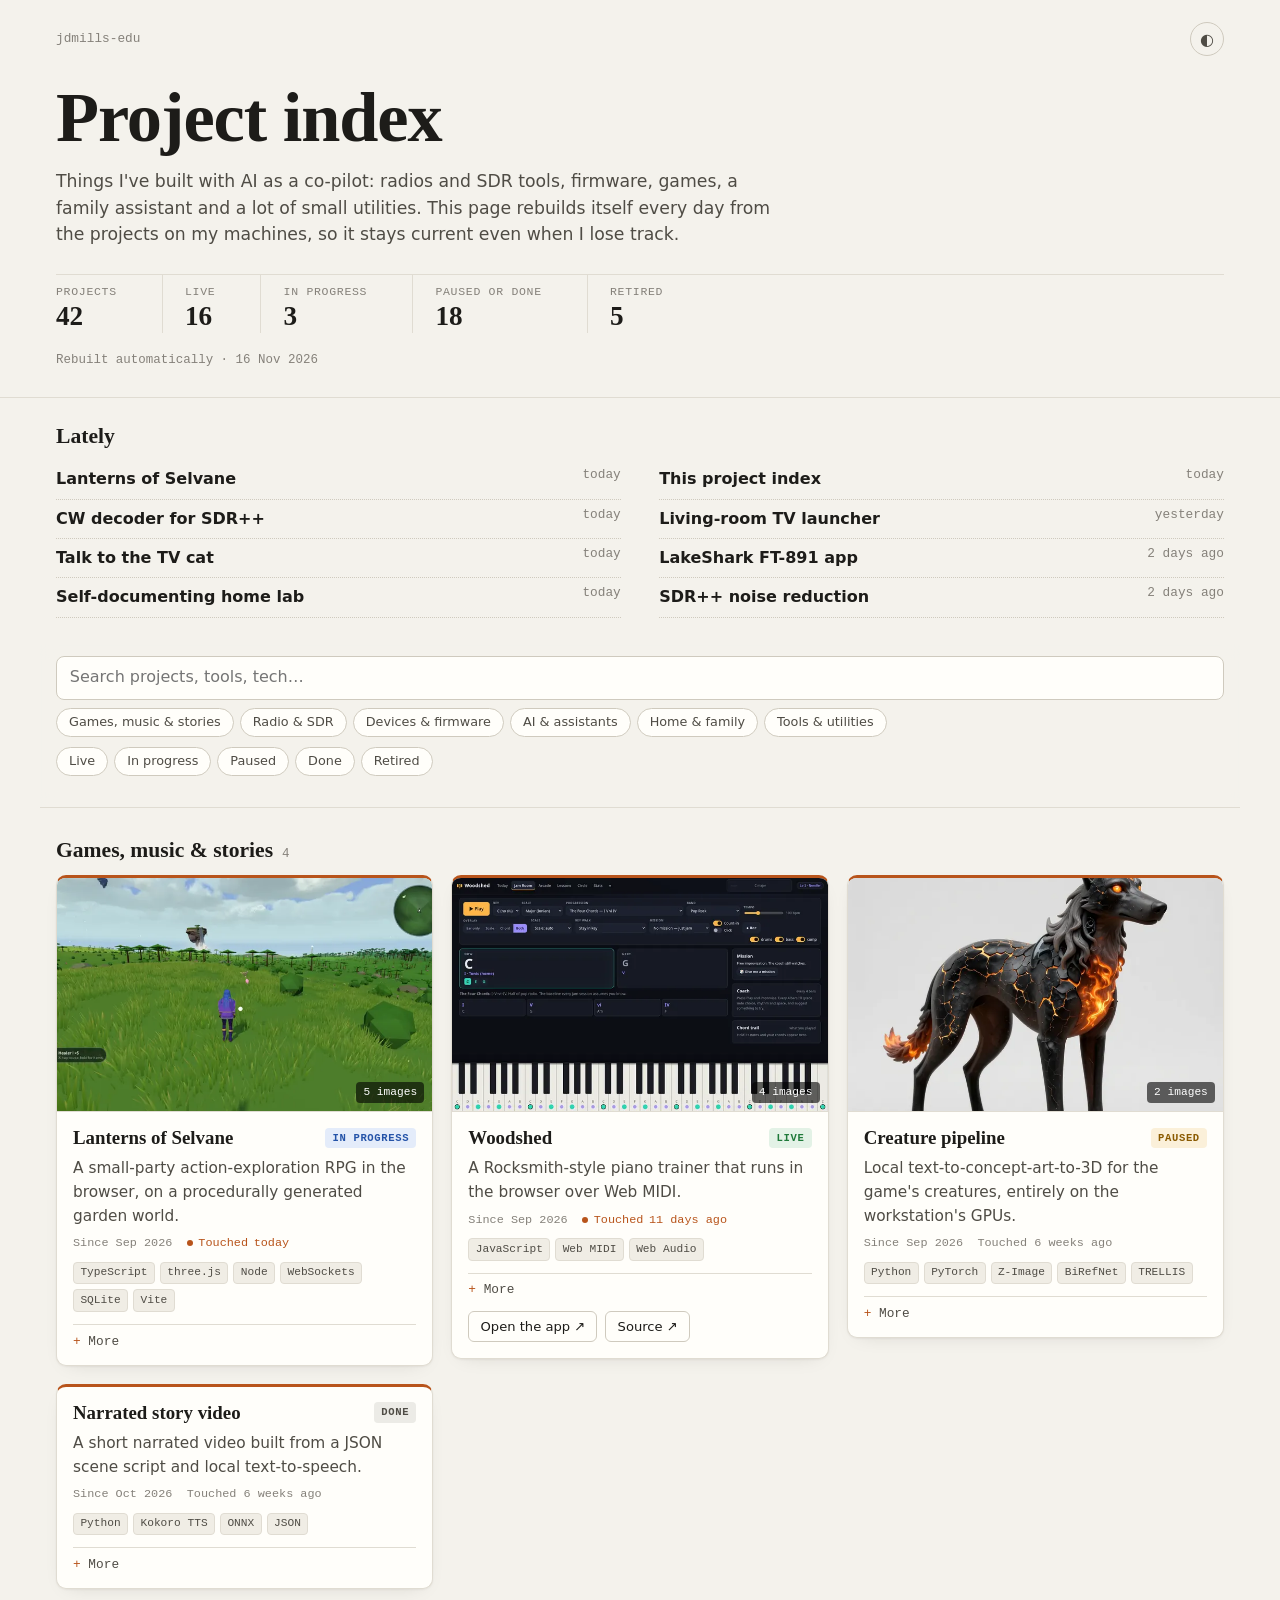
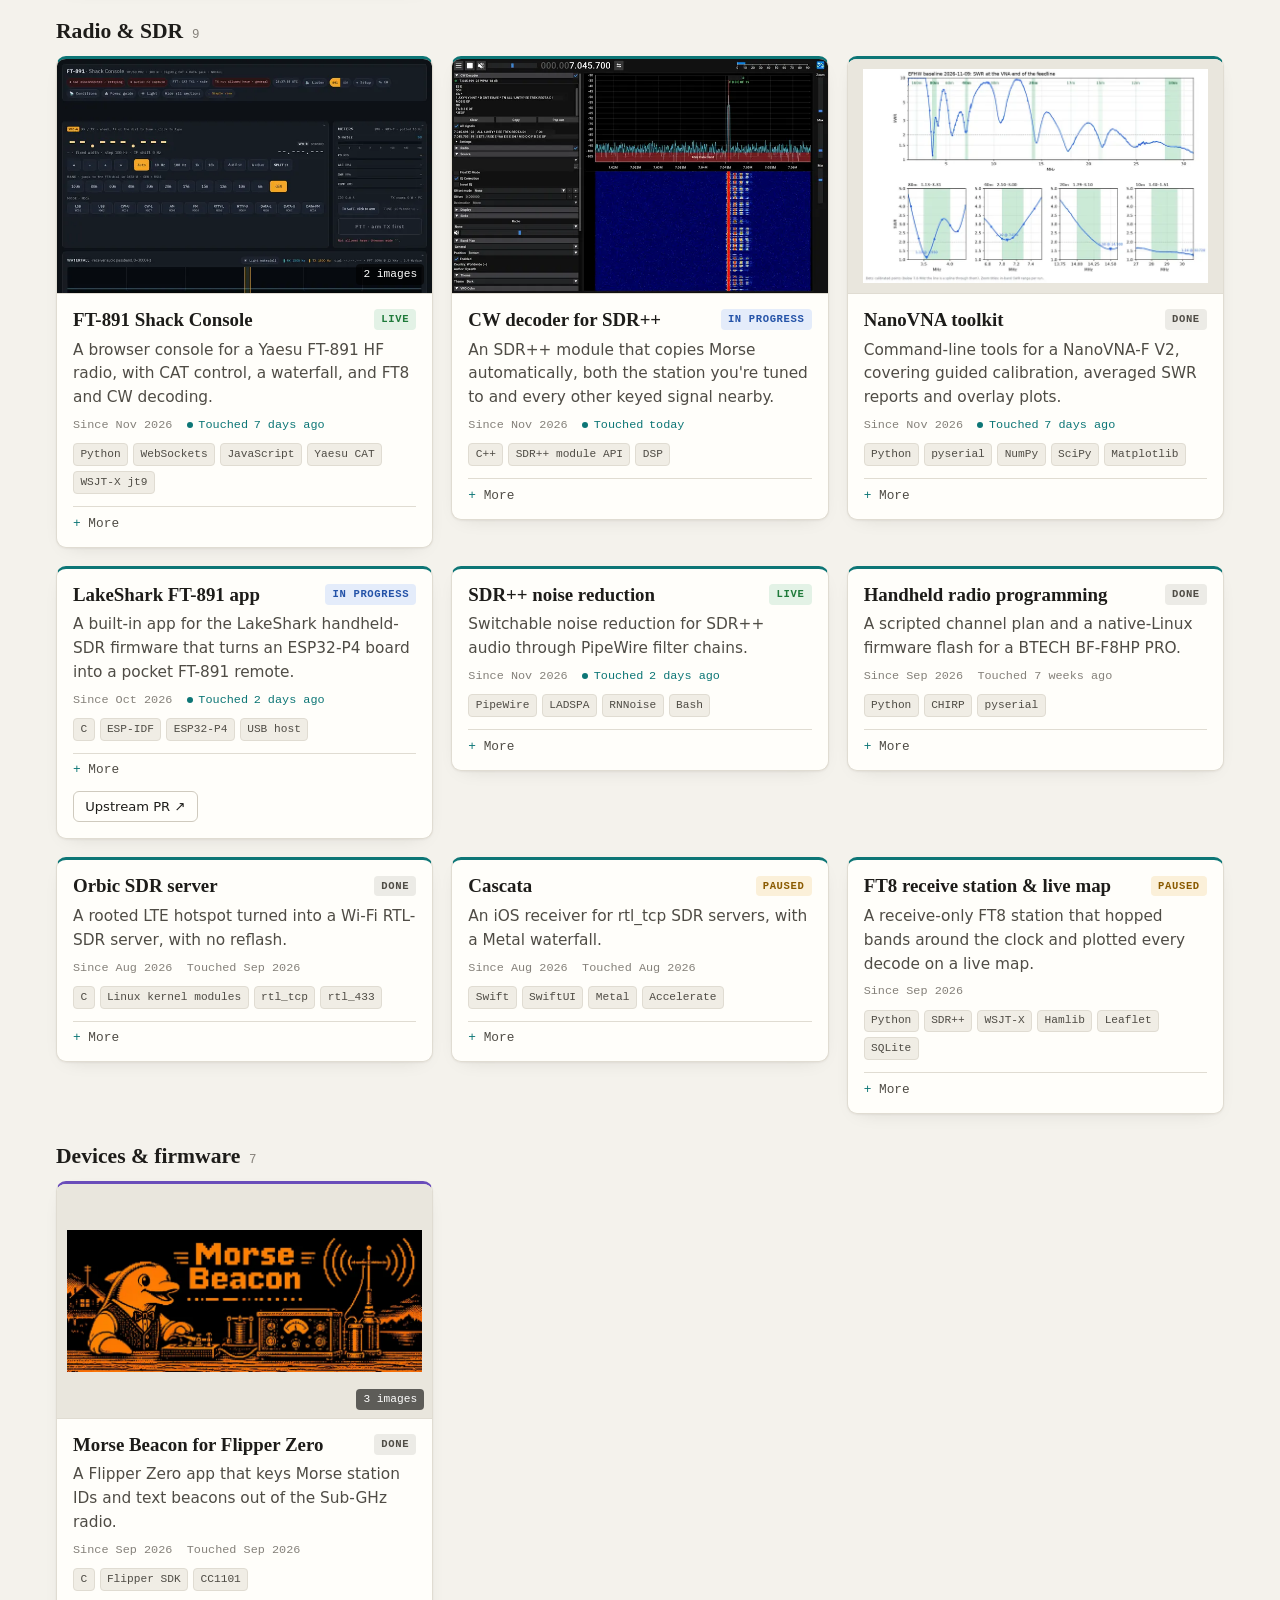
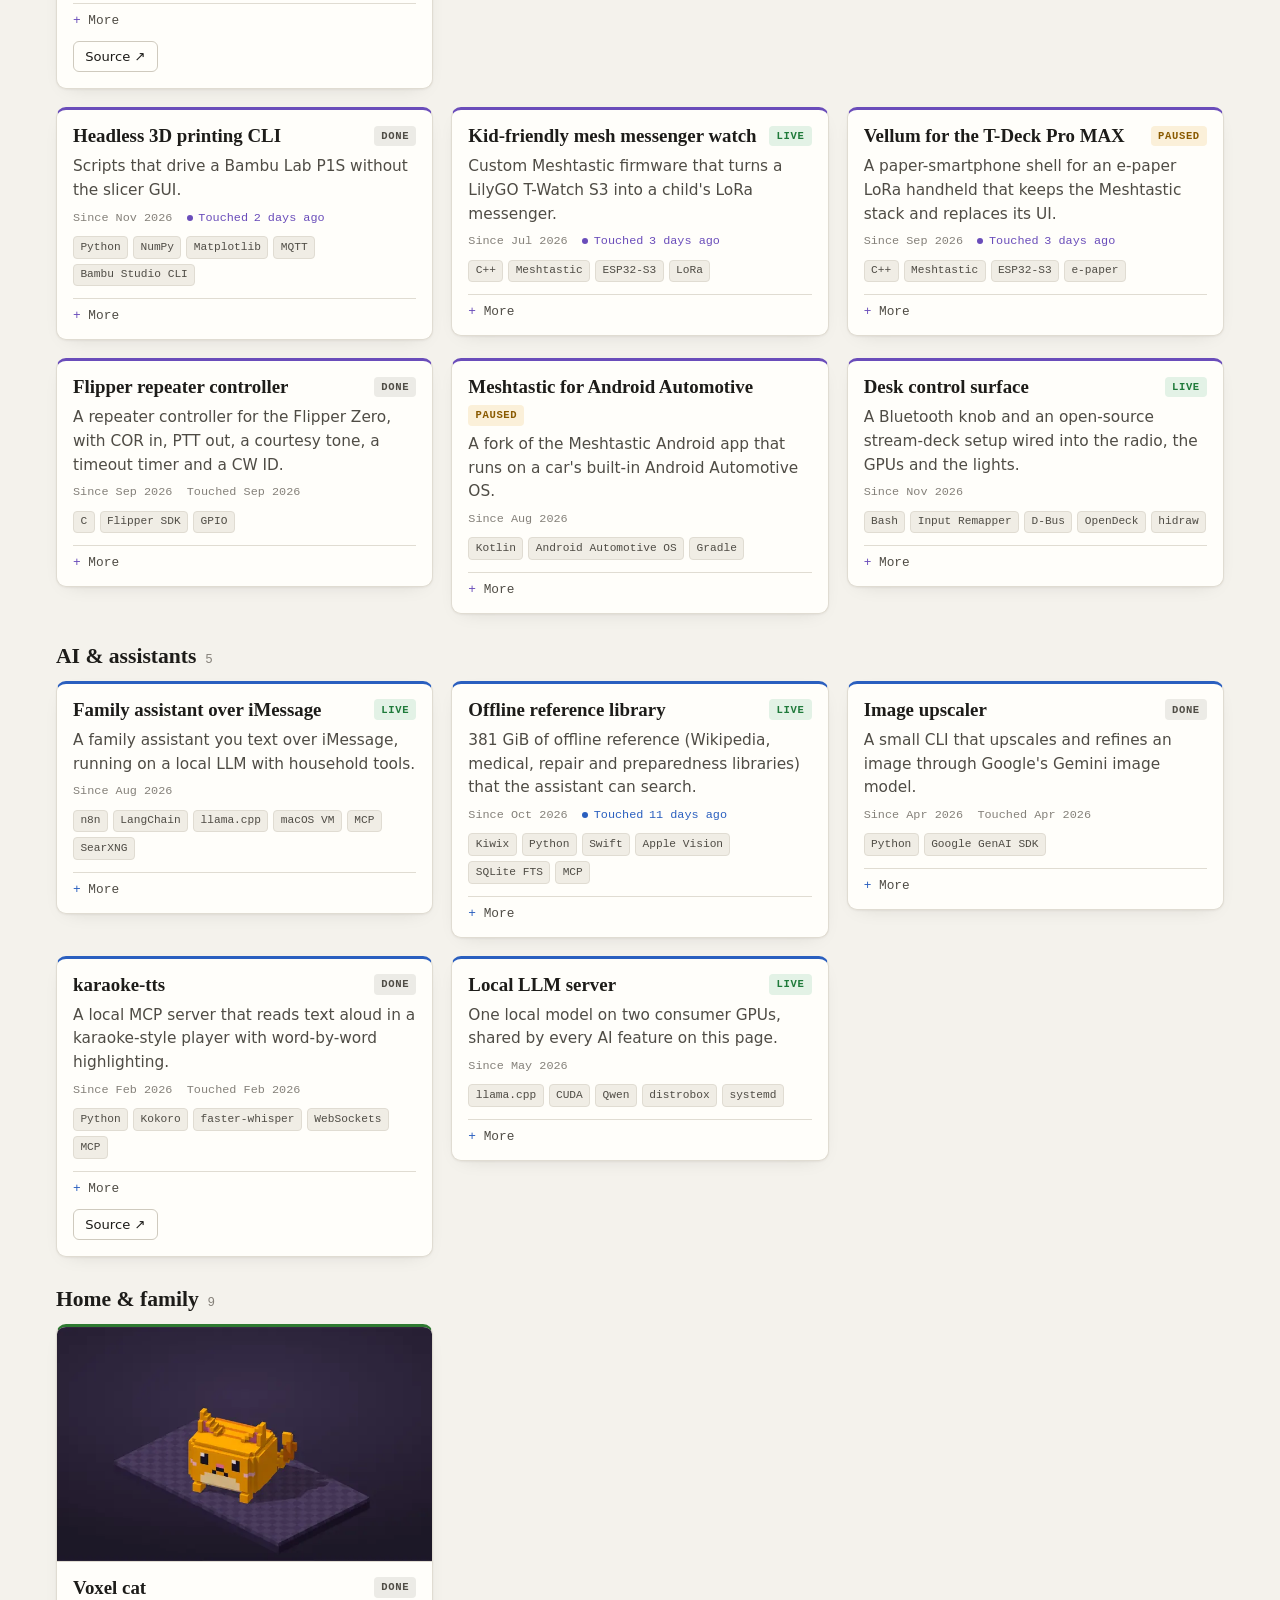
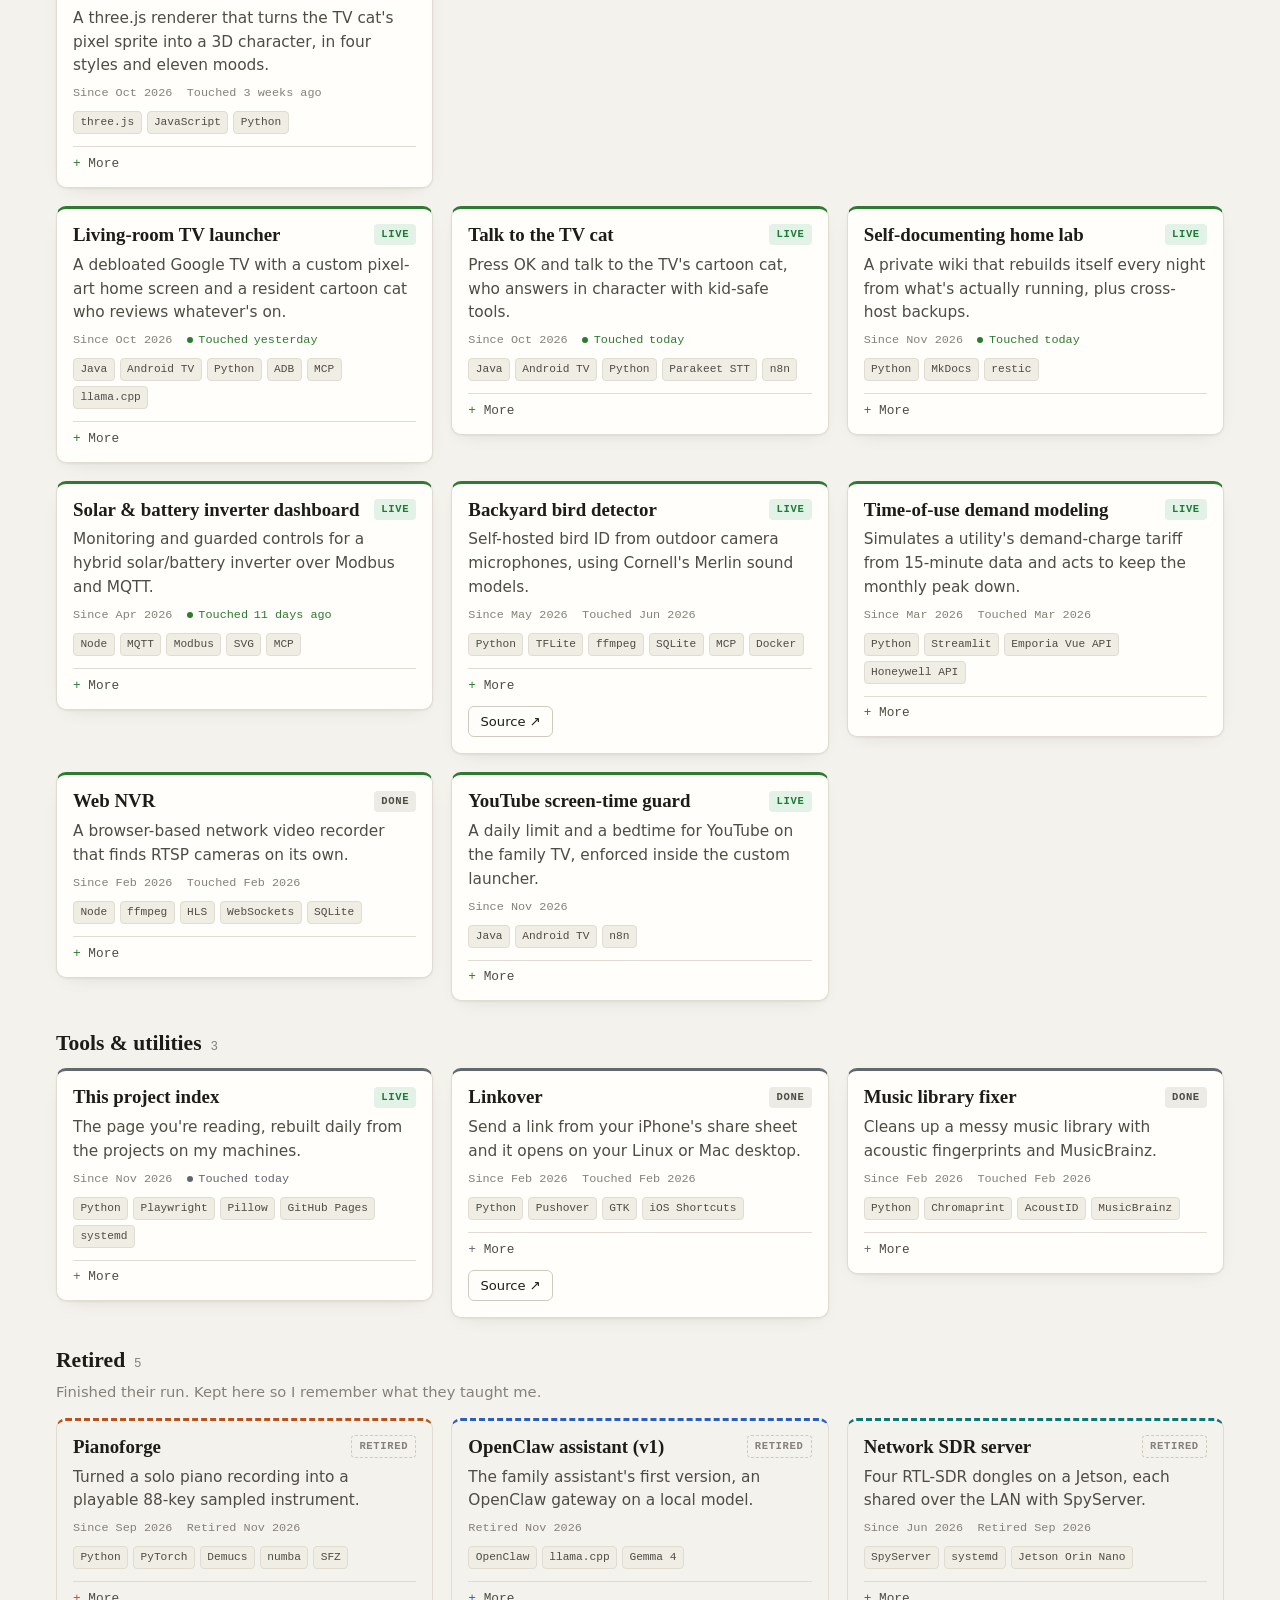
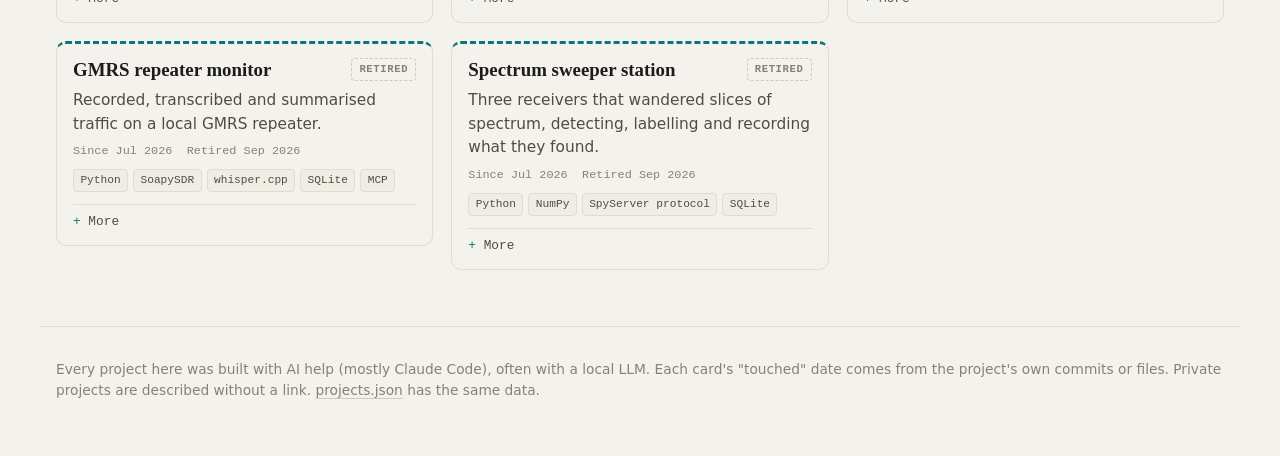
==== commit b02ab8da: "Update project index (2026-11-16)" ====
--- a/index.html
+++ b/index.html
@@ -38,7 +38,7 @@
 <p class="result" id="result" aria-live="polite"></p>
 </nav>
 <main id="projects" class="wrap">
-<section class="cat-section" id="c-play" data-section="play"><h2>Games, music &amp; stories <span class="n">4</span></h2><div class="grid"><article class="card cat-play has-thumb" id="p-lanterns-of-selvane" data-category="play" data-status="active" data-search="lanterns of selvane a small-party action-exploration rpg in the browser, on a procedurally generated garden world. up to four players explore a seeded world about 6 km across, laid out in rings of biomes. landmarks
+<section class="cat-section" id="c-play" data-section="play"><h2>Games, music &amp; stories <span class="n">4</span></h2><div class="grid"><article class="card cat-play has-thumb" id="p-lanterns-of-selvane" data-category="play" data-status="active" data-search="lanterns of selvane a small-party action-exploration rpg in the browser, on a procedurally generated garden world. up to four players explore a seeded world with a 6 km radius, laid out in rings of biomes. landmarks
 are placed so the next one is always visible on the horizon, and shelter comes from lore-rich shrines,
 the lanterns, that you kindle rather than build. the pitch is *phantasy star online × breath of the
 wild × valheim × tunic*.
@@ -53,7 +53,7 @@
 <p class="tagline">A small-party action-exploration RPG in the browser, on a procedurally generated garden world.</p>
 <p class="meta"><span>Since Sep 2026</span><span class="fresh" title="Touched in the last two weeks">Touched <time datetime="2026-11-16">today</time></span></p>
 <ul class="stack"><li>TypeScript</li><li>three.js</li><li>Node</li><li>WebSockets</li><li>SQLite</li><li>Vite</li></ul>
-<details><summary>More</summary><div class="more"><p>Up to four players explore a seeded world about 6 km across, laid out in rings of biomes. Landmarks are placed so the next one is always visible on the horizon, and shelter comes from lore-rich shrines, the Lanterns, that you kindle rather than build. The pitch is <em>Phantasy Star Online × Breath of the Wild × Valheim × Tunic</em>.</p>
+<details><summary>More</summary><div class="more"><p>Up to four players explore a seeded world with a 6 km radius, laid out in rings of biomes. Landmarks are placed so the next one is always visible on the horizon, and shelter comes from lore-rich shrines, the Lanterns, that you kindle rather than build. The pitch is <em>Phantasy Star Online × Breath of the Wild × Valheim × Tunic</em>.</p>
 <p>It&#x27;s TypeScript end to end: three.js in the browser, and a Node world server over WebSockets with SQLite. World generation is a pure, deterministic package that client and server share. Parties, companions, enemy tiers, radar, LODs and an asset viewer are all in. Since November an autonomous Claude Code loop works the backlog overnight. It playtests its own changes and opens pull requests for review in the morning.</p><div class="strip"><button type="button" class="mini" data-gallery="[{&quot;src&quot;: &quot;shots/lanterns-of-selvane-1.webp&quot;, &quot;w&quot;: 1280, &quot;h&quot;: 720, &quot;caption&quot;: &quot;Midday in the meadow ring, with floating islands on the horizon&quot;}, {&quot;src&quot;: &quot;shots/lanterns-of-selvane-2.webp&quot;, &quot;w&quot;: 1280, &quot;h&quot;: 720, &quot;caption&quot;: &quot;The Heartwell&#x27;s beam at the centre of the world&quot;}, {&quot;src&quot;: &quot;shots/lanterns-of-selvane-3.webp&quot;, &quot;w&quot;: 1280, &quot;h&quot;: 720, &quot;caption&quot;: &quot;The canopy biome&quot;}, {&quot;src&quot;: &quot;shots/lanterns-of-selvane-4.webp&quot;, &quot;w&quot;: 1024, &quot;h&quot;: 1024, &quot;caption&quot;: &quot;A whole generated world (seed 1), biome rings from the centre out&quot;}, {&quot;src&quot;: &quot;shots/lanterns-of-selvane-5.webp&quot;, &quot;w&quot;: 1448, &quot;h&quot;: 1086, &quot;caption&quot;: &quot;Title art&quot;}]" data-index="0" aria-label="Midday in the meadow ring, with floating islands on the horizon"><img src="shots/lanterns-of-selvane-1-t.webp" alt="" loading="lazy" width="720" height="405"></button><button type="button" class="mini" data-gallery="[{&quot;src&quot;: &quot;shots/lanterns-of-selvane-1.webp&quot;, &quot;w&quot;: 1280, &quot;h&quot;: 720, &quot;caption&quot;: &quot;Midday in the meadow ring, with floating islands on the horizon&quot;}, {&quot;src&quot;: &quot;shots/lanterns-of-selvane-2.webp&quot;, &quot;w&quot;: 1280, &quot;h&quot;: 720, &quot;caption&quot;: &quot;The Heartwell&#x27;s beam at the centre of the world&quot;}, {&quot;src&quot;: &quot;shots/lanterns-of-selvane-3.webp&quot;, &quot;w&quot;: 1280, &quot;h&quot;: 720, &quot;caption&quot;: &quot;The canopy biome&quot;}, {&quot;src&quot;: &quot;shots/lanterns-of-selvane-4.webp&quot;, &quot;w&quot;: 1024, &quot;h&quot;: 1024, &quot;caption&quot;: &quot;A whole generated world (seed 1), biome rings from the centre out&quot;}, {&quot;src&quot;: &quot;shots/lanterns-of-selvane-5.webp&quot;, &quot;w&quot;: 1448, &quot;h&quot;: 1086, &quot;caption&quot;: &quot;Title art&quot;}]" data-index="1" aria-label="The Heartwell&#x27;s beam at the centre of the world"><img src="shots/lanterns-of-selvane-2-t.webp" alt="" loading="lazy" width="720" height="405"></button><button type="button" class="mini" data-gallery="[{&quot;src&quot;: &quot;shots/lanterns-of-selvane-1.webp&quot;, &quot;w&quot;: 1280, &quot;h&quot;: 720, &quot;caption&quot;: &quot;Midday in the meadow ring, with floating islands on the horizon&quot;}, {&quot;src&quot;: &quot;shots/lanterns-of-selvane-2.webp&quot;, &quot;w&quot;: 1280, &quot;h&quot;: 720, &quot;caption&quot;: &quot;The Heartwell&#x27;s beam at the centre of the world&quot;}, {&quot;src&quot;: &quot;shots/lanterns-of-selvane-3.webp&quot;, &quot;w&quot;: 1280, &quot;h&quot;: 720, &quot;caption&quot;: &quot;The canopy biome&quot;}, {&quot;src&quot;: &quot;shots/lanterns-of-selvane-4.webp&quot;, &quot;w&quot;: 1024, &quot;h&quot;: 1024, &quot;caption&quot;: &quot;A whole generated world (seed 1), biome rings from the centre out&quot;}, {&quot;src&quot;: &quot;shots/lanterns-of-selvane-5.webp&quot;, &quot;w&quot;: 1448, &quot;h&quot;: 1086, &quot;caption&quot;: &quot;Title art&quot;}]" data-index="2" aria-label="The canopy biome"><img src="shots/lanterns-of-selvane-3-t.webp" alt="" loading="lazy" width="720" height="405"></button><button type="button" class="mini" data-gallery="[{&quot;src&quot;: &quot;shots/lanterns-of-selvane-1.webp&quot;, &quot;w&quot;: 1280, &quot;h&quot;: 720, &quot;caption&quot;: &quot;Midday in the meadow ring, with floating islands on the horizon&quot;}, {&quot;src&quot;: &quot;shots/lanterns-of-selvane-2.webp&quot;, &quot;w&quot;: 1280, &quot;h&quot;: 720, &quot;caption&quot;: &quot;The Heartwell&#x27;s beam at the centre of the world&quot;}, {&quot;src&quot;: &quot;shots/lanterns-of-selvane-3.webp&quot;, &quot;w&quot;: 1280, &quot;h&quot;: 720, &quot;caption&quot;: &quot;The canopy biome&quot;}, {&quot;src&quot;: &quot;shots/lanterns-of-selvane-4.webp&quot;, &quot;w&quot;: 1024, &quot;h&quot;: 1024, &quot;caption&quot;: &quot;A whole generated world (seed 1), biome rings from the centre out&quot;}, {&quot;src&quot;: &quot;shots/lanterns-of-selvane-5.webp&quot;, &quot;w&quot;: 1448, &quot;h&quot;: 1086, &quot;caption&quot;: &quot;Title art&quot;}]" data-index="3" aria-label="A whole generated world (seed 1), biome rings from the centre out"><img src="shots/lanterns-of-selvane-4-t.webp" alt="" loading="lazy" width="720" height="720"></button><button type="button" class="mini" data-gallery="[{&quot;src&quot;: &quot;shots/lanterns-of-selvane-1.webp&quot;, &quot;w&quot;: 1280, &quot;h&quot;: 720, &quot;caption&quot;: &quot;Midday in the meadow ring, with floating islands on the horizon&quot;}, {&quot;src&quot;: &quot;shots/lanterns-of-selvane-2.webp&quot;, &quot;w&quot;: 1280, &quot;h&quot;: 720, &quot;caption&quot;: &quot;The Heartwell&#x27;s beam at the centre of the world&quot;}, {&quot;src&quot;: &quot;shots/lanterns-of-selvane-3.webp&quot;, &quot;w&quot;: 1280, &quot;h&quot;: 720, &quot;caption&quot;: &quot;The canopy biome&quot;}, {&quot;src&quot;: &quot;shots/lanterns-of-selvane-4.webp&quot;, &quot;w&quot;: 1024, &quot;h&quot;: 1024, &quot;caption&quot;: &quot;A whole generated world (seed 1), biome rings from the centre out&quot;}, {&quot;src&quot;: &quot;shots/lanterns-of-selvane-5.webp&quot;, &quot;w&quot;: 1448, &quot;h&quot;: 1086, &quot;caption&quot;: &quot;Title art&quot;}]" data-index="4" aria-label="Title art"><img src="shots/lanterns-of-selvane-5-t.webp" alt="" loading="lazy" width="720" height="540"></button></div></div></details>
 
 </div></article>
@@ -85,15 +85,16 @@
 <ul class="stack"><li>Python</li><li>PyTorch</li><li>Z-Image</li><li>BiRefNet</li><li>TRELLIS</li></ul>
 <details><summary>More</summary><div class="more"><p>A batch pipeline that writes concept sheets for each creature with an open image model, cuts out the subject with BiRefNet, and lifts the best views into textured 3D meshes with TRELLIS. Each species gets several style passes (classic, fern, faceted, woolly…) to choose from before modelling.</p><div class="strip"><button type="button" class="mini" data-gallery="[{&quot;src&quot;: &quot;shots/creature-pipeline-1.webp&quot;, &quot;w&quot;: 1024, &quot;h&quot;: 1024, &quot;caption&quot;: &quot;Concept pass for a cinder hound&quot;}, {&quot;src&quot;: &quot;shots/creature-pipeline-2.webp&quot;, &quot;w&quot;: 1024, &quot;h&quot;: 1024, &quot;caption&quot;: &quot;A tuftling, fern variant&quot;}]" data-index="0" aria-label="Concept pass for a cinder hound"><img src="shots/creature-pipeline-1-t.webp" alt="" loading="lazy" width="720" height="720"></button><button type="button" class="mini" data-gallery="[{&quot;src&quot;: &quot;shots/creature-pipeline-1.webp&quot;, &quot;w&quot;: 1024, &quot;h&quot;: 1024, &quot;caption&quot;: &quot;Concept pass for a cinder hound&quot;}, {&quot;src&quot;: &quot;shots/creature-pipeline-2.webp&quot;, &quot;w&quot;: 1024, &quot;h&quot;: 1024, &quot;caption&quot;: &quot;A tuftling, fern variant&quot;}]" data-index="1" aria-label="A tuftling, fern variant"><img src="shots/creature-pipeline-2-t.webp" alt="" loading="lazy" width="720" height="720"></button></div></div></details>
 
-</div></article></div><div class="grid"><article class="card cat-play" id="p-story-video" data-category="play" data-status="done" data-search="narrated story video a short narrated video built from a json scene script and local text-to-speech. each scene in a json script lists its lines and timing. kokoro voices the narration locally, and the
-renderer lays the scenes out against the audio, so you rewrite the script rather than re-edit the video.
- kokoro tts ffmpeg json">
+</div></article></div><div class="grid"><article class="card cat-play" id="p-story-video" data-category="play" data-status="done" data-search="narrated story video a short narrated video built from a json scene script and local text-to-speech. each scene in a json script lists its lines. kokoro voices every line separately and trims its silence,
+and the build lays out the film&#x27;s whole timeline, so captions and animation cues land exactly on the
+words. to change the video, you edit the script and rebuild.
+ python kokoro tts onnx json">
 <div class="card-body">
 <div class="card-head"><h3><a href="#p-story-video">Narrated story video</a></h3><span class="status s-done">Done</span></div>
 <p class="tagline">A short narrated video built from a JSON scene script and local text-to-speech.</p>
 <p class="meta"><span>Since Oct 2026</span><span>Touched <time datetime="2026-10-04">6 weeks ago</time></span></p>
-<ul class="stack"><li>Kokoro TTS</li><li>ffmpeg</li><li>JSON</li></ul>
-<details><summary>More</summary><div class="more"><p>Each scene in a JSON script lists its lines and timing. Kokoro voices the narration locally, and the renderer lays the scenes out against the audio, so you rewrite the script rather than re-edit the video.</p></div></details>
+<ul class="stack"><li>Python</li><li>Kokoro TTS</li><li>ONNX</li><li>JSON</li></ul>
+<details><summary>More</summary><div class="more"><p>Each scene in a JSON script lists its lines. Kokoro voices every line separately and trims its silence, and the build lays out the film&#x27;s whole timeline, so captions and animation cues land exactly on the words. To change the video, you edit the script and rebuild.</p></div></details>
 
 </div></article></div></section><section class="cat-section" id="c-radio" data-section="radio"><h2>Radio &amp; SDR <span class="n">9</span></h2><div class="grid"><article class="card cat-radio has-thumb" id="p-ft891-console" data-category="radio" data-status="live" data-search="ft-891 shack console a browser console for a yaesu ft-891 hf radio, with cat control, a waterfall, and ft8 and cw decoding. it talks to the radio through a digirig mobile interface. a beginner-friendly simple view sits beside a
 pro view with every cat control, meters and a live waterfall. it decodes ft8 with wsjt-x&#x27;s jt9, and
@@ -102,12 +103,12 @@
 it knows which frequencies each us licence class may use (47 cfr §97.301/305/307), estimates rf
 exposure from fcc oet 65 duty factors, and shows band conditions from noaa and ionosonde data. it&#x27;s
 receive-only by default, and a bluetooth knob can tune the vfo.
- python websockets javascript hamlib cat wsjt-x jt9">
+ python websockets javascript yaesu cat wsjt-x jt9">
 <button class="thumb fit-cover" type="button" data-gallery="[{&quot;src&quot;: &quot;shots/ft891-console-1.webp&quot;, &quot;w&quot;: 1440, &quot;h&quot;: 900, &quot;caption&quot;: &quot;The Pro view, with every CAT control, meters and the waterfall (radio off, placeholder callsign)&quot;}, {&quot;src&quot;: &quot;shots/ft891-console-2.webp&quot;, &quot;w&quot;: 1440, &quot;h&quot;: 900, &quot;caption&quot;: &quot;The Simple view for new operators (radio off, placeholder callsign)&quot;}]" aria-label="View images of FT-891 Shack Console"><img src="shots/ft891-console-1-t.webp" alt="The Pro view, with every CAT control, meters and the waterfall (radio off, placeholder callsign)" width="720" height="450" loading="lazy" decoding="async"><span class="thumb-count">2 images</span></button><div class="card-body">
 <div class="card-head"><h3><a href="#p-ft891-console">FT-891 Shack Console</a></h3><span class="status s-live">Live</span></div>
 <p class="tagline">A browser console for a Yaesu FT-891 HF radio, with CAT control, a waterfall, and FT8 and CW decoding.</p>
 <p class="meta"><span>Since Nov 2026</span><span class="fresh" title="Touched in the last two weeks">Touched <time datetime="2026-11-09">7 days ago</time></span></p>
-<ul class="stack"><li>Python</li><li>WebSockets</li><li>JavaScript</li><li>Hamlib CAT</li><li>WSJT-X jt9</li></ul>
+<ul class="stack"><li>Python</li><li>WebSockets</li><li>JavaScript</li><li>Yaesu CAT</li><li>WSJT-X jt9</li></ul>
 <details><summary>More</summary><div class="more"><p>It talks to the radio through a DigiRig Mobile interface. A beginner-friendly Simple view sits beside a Pro view with every CAT control, meters and a live waterfall. It decodes FT8 with WSJT-X&#x27;s jt9, and decodes Morse with automatic pitch and speed, giving each transmitter its own line.</p>
 <p>It knows which frequencies each US licence class may use (47 CFR §97.301/305/307), estimates RF exposure from FCC OET 65 duty factors, and shows band conditions from NOAA and ionosonde data. It&#x27;s receive-only by default, and a Bluetooth knob can tune the VFO.</p><div class="strip"><button type="button" class="mini" data-gallery="[{&quot;src&quot;: &quot;shots/ft891-console-1.webp&quot;, &quot;w&quot;: 1440, &quot;h&quot;: 900, &quot;caption&quot;: &quot;The Pro view, with every CAT control, meters and the waterfall (radio off, placeholder callsign)&quot;}, {&quot;src&quot;: &quot;shots/ft891-console-2.webp&quot;, &quot;w&quot;: 1440, &quot;h&quot;: 900, &quot;caption&quot;: &quot;The Simple view for new operators (radio off, placeholder callsign)&quot;}]" data-index="0" aria-label="The Pro view, with every CAT control, meters and the waterfall (radio off, placeholder callsign)"><img src="shots/ft891-console-1-t.webp" alt="" loading="lazy" width="720" height="450"></button><button type="button" class="mini" data-gallery="[{&quot;src&quot;: &quot;shots/ft891-console-1.webp&quot;, &quot;w&quot;: 1440, &quot;h&quot;: 900, &quot;caption&quot;: &quot;The Pro view, with every CAT control, meters and the waterfall (radio off, placeholder callsign)&quot;}, {&quot;src&quot;: &quot;shots/ft891-console-2.webp&quot;, &quot;w&quot;: 1440, &quot;h&quot;: 900, &quot;caption&quot;: &quot;The Simple view for new operators (radio off, placeholder callsign)&quot;}]" data-index="1" aria-label="The Simple view for new operators (radio off, placeholder callsign)"><img src="shots/ft891-console-2-t.webp" alt="" loading="lazy" width="720" height="450"></button></div></div></details>
 
@@ -227,16 +228,16 @@
 <ul class="stack"><li>C</li><li>Flipper SDK</li><li>CC1101</li></ul>
 <details><summary>More</summary><div class="more"><p>It sends CW and MCW (by toggling FSK). Text can be typed on the Flipper, sent from a phone over BLE serial, or fed in on the UART pins. Transmit is region-gated, with safe fallbacks when a saved frequency isn&#x27;t allowed. It has been verified on air and submitted to the official Flipper apps catalog.</p><div class="strip"><button type="button" class="mini" data-gallery="[{&quot;src&quot;: &quot;shots/flipper-morse-beacon-1.webp&quot;, &quot;w&quot;: 1600, &quot;h&quot;: 640, &quot;caption&quot;: &quot;Morse Beacon&quot;}, {&quot;src&quot;: &quot;shots/flipper-morse-beacon-2.webp&quot;, &quot;w&quot;: 1600, &quot;h&quot;: 800, &quot;caption&quot;: &quot;Beacon mode, listening between timed IDs&quot;}, {&quot;src&quot;: &quot;shots/flipper-morse-beacon-3.webp&quot;, &quot;w&quot;: 1600, &quot;h&quot;: 800, &quot;caption&quot;: &quot;Main menu&quot;}]" data-index="0" aria-label="Morse Beacon"><img src="shots/flipper-morse-beacon-1-t.webp" alt="" loading="lazy" width="720" height="288"></button><button type="button" class="mini" data-gallery="[{&quot;src&quot;: &quot;shots/flipper-morse-beacon-1.webp&quot;, &quot;w&quot;: 1600, &quot;h&quot;: 640, &quot;caption&quot;: &quot;Morse Beacon&quot;}, {&quot;src&quot;: &quot;shots/flipper-morse-beacon-2.webp&quot;, &quot;w&quot;: 1600, &quot;h&quot;: 800, &quot;caption&quot;: &quot;Beacon mode, listening between timed IDs&quot;}, {&quot;src&quot;: &quot;shots/flipper-morse-beacon-3.webp&quot;, &quot;w&quot;: 1600, &quot;h&quot;: 800, &quot;caption&quot;: &quot;Main menu&quot;}]" data-index="1" aria-label="Beacon mode, listening between timed IDs"><img src="shots/flipper-morse-beacon-2-t.webp" alt="" loading="lazy" width="720" height="360"></button><button type="button" class="mini" data-gallery="[{&quot;src&quot;: &quot;shots/flipper-morse-beacon-1.webp&quot;, &quot;w&quot;: 1600, &quot;h&quot;: 640, &quot;caption&quot;: &quot;Morse Beacon&quot;}, {&quot;src&quot;: &quot;shots/flipper-morse-beacon-2.webp&quot;, &quot;w&quot;: 1600, &quot;h&quot;: 800, &quot;caption&quot;: &quot;Beacon mode, listening between timed IDs&quot;}, {&quot;src&quot;: &quot;shots/flipper-morse-beacon-3.webp&quot;, &quot;w&quot;: 1600, &quot;h&quot;: 800, &quot;caption&quot;: &quot;Main menu&quot;}]" data-index="2" aria-label="Main menu"><img src="shots/flipper-morse-beacon-3-t.webp" alt="" loading="lazy" width="720" height="360"></button></div></div></details>
 <p class="links"><a href="https://github.com/jdmills-edu/flipper-morse-beacon" rel="noopener">Source<span aria-hidden="true"> ↗</span></a></p>
-</div></article></div><div class="grid"><article class="card cat-devices" id="p-bambu-cli" data-category="devices" data-status="done" data-search="headless 3d printing cli slice and send prints to a bambu lab p1s from the command line. it flattens bambu studio&#x27;s inherited profiles so the command-line slicer can use them, auto-orients and
-renders models, uploads over ftps, and reads printer status and the camera. starting the print stays a
-human button press.
- python bambu studio cli ftps mqtt">
+</div></article></div><div class="grid"><article class="card cat-devices" id="p-bambu-cli" data-category="devices" data-status="done" data-search="headless 3d printing cli scripts that drive a bambu lab p1s without the slicer gui. the scripts flatten bambu studio&#x27;s inherited profiles so the command-line slicer can use them, score
+an stl&#x27;s possible orientations, render previews, read printer status over mqtt and grab camera frames.
+the printer still refuses a remote print-start, so starting a print stays a button press.
+ python numpy matplotlib mqtt bambu studio cli">
 <div class="card-body">
 <div class="card-head"><h3><a href="#p-bambu-cli">Headless 3D printing CLI</a></h3><span class="status s-done">Done</span></div>
-<p class="tagline">Slice and send prints to a Bambu Lab P1S from the command line.</p>
+<p class="tagline">Scripts that drive a Bambu Lab P1S without the slicer GUI.</p>
 <p class="meta"><span>Since Nov 2026</span><span class="fresh" title="Touched in the last two weeks">Touched <time datetime="2026-11-14">2 days ago</time></span></p>
-<ul class="stack"><li>Python</li><li>Bambu Studio CLI</li><li>FTPS</li><li>MQTT</li></ul>
-<details><summary>More</summary><div class="more"><p>It flattens Bambu Studio&#x27;s inherited profiles so the command-line slicer can use them, auto-orients and renders models, uploads over FTPS, and reads printer status and the camera. Starting the print stays a human button press.</p></div></details>
+<ul class="stack"><li>Python</li><li>NumPy</li><li>Matplotlib</li><li>MQTT</li><li>Bambu Studio CLI</li></ul>
+<details><summary>More</summary><div class="more"><p>The scripts flatten Bambu Studio&#x27;s inherited profiles so the command-line slicer can use them, score an STL&#x27;s possible orientations, render previews, read printer status over MQTT and grab camera frames. The printer still refuses a remote print-start, so starting a print stays a button press.</p></div></details>
 
 </div></article>
 <article class="card cat-devices" id="p-mesh-watch" data-category="devices" data-status="live" data-search="kid-friendly mesh messenger watch custom meshtastic firmware that turns a lilygo t-watch s3 into a child&#x27;s lora messenger. it replaces the stock screen with a colourful ui: a big-key keyboard, incoming messages read aloud, a
@@ -254,15 +255,16 @@
 
 </div></article>
 <article class="card cat-devices" id="p-vellum-tdeck" data-category="devices" data-status="paused" data-search="vellum for the t-deck pro max a paper-smartphone shell for an e-paper lora handheld that keeps the meshtastic stack and replaces its ui. vellum swaps meshtastic&#x27;s on-device ui for a minimal smartphone-style shell on the lilygo t-deck pro
-max&#x27;s e-paper screen, with messaging, an .epub reader, an audio player, mesh tools and lte status. the
-project kept a chapter-by-chapter journal of bring-up, power, the modem and recovery.
+max&#x27;s e-paper screen. the design calls for messages, a map, an .epub reader, music and an lte console,
+built in phases. the project keeps a chapter-by-chapter journal of bring-up, power, the modem and
+recovery.
  c++ meshtastic esp32-s3 e-paper">
 <div class="card-body">
 <div class="card-head"><h3><a href="#p-vellum-tdeck">Vellum for the T-Deck Pro MAX</a></h3><span class="status s-paused">Paused</span></div>
 <p class="tagline">A paper-smartphone shell for an e-paper LoRa handheld that keeps the Meshtastic stack and replaces its UI.</p>
 <p class="meta"><span>Since Sep 2026</span><span class="fresh" title="Touched in the last two weeks">Touched <time datetime="2026-11-13">3 days ago</time></span></p>
 <ul class="stack"><li>C++</li><li>Meshtastic</li><li>ESP32-S3</li><li>e-paper</li></ul>
-<details><summary>More</summary><div class="more"><p>Vellum swaps Meshtastic&#x27;s on-device UI for a minimal smartphone-style shell on the LilyGO T-Deck Pro MAX&#x27;s e-paper screen, with messaging, an .epub reader, an audio player, mesh tools and LTE status. The project kept a chapter-by-chapter journal of bring-up, power, the modem and recovery.</p></div></details>
+<details><summary>More</summary><div class="more"><p>Vellum swaps Meshtastic&#x27;s on-device UI for a minimal smartphone-style shell on the LilyGO T-Deck Pro MAX&#x27;s e-paper screen. The design calls for messages, a map, an .epub reader, music and an LTE console, built in phases. The project keeps a chapter-by-chapter journal of bring-up, power, the modem and recovery.</p></div></details>
 
 </div></article>
 <article class="card cat-devices" id="p-flipper-repeater" data-category="devices" data-status="done" data-search="flipper repeater controller a repeater controller for the flipper zero, with cor in, ptt out, a courtesy tone, a timeout timer and a cw id. two real radios do the rf, and the flipper decides when to key. the readme explains why the flipper
@@ -301,15 +303,15 @@
 </div></article></div></section><section class="cat-section" id="c-ai" data-section="ai"><h2>AI &amp; assistants <span class="n">5</span></h2><div class="grid"><article class="card cat-ai" id="p-family-assistant" data-category="ai" data-status="live" data-search="family assistant over imessage a family assistant you text over imessage, running on a local llm with household tools. one n8n agent serves every front end: imessage, discord and the tv&#x27;s chat character. its tools cover
 the family calendar, the offline library, the bird detector, the solar inverter, the tv and local web
 search, plus memory of past conversations and &quot;errands&quot; that keep relayed messages in context. it
-sends a few short scheduled texts each day. imessage runs through bluebubbles in a macos vm, so the
+sends a few short scheduled texts each day. imessage goes through a bridge in a macos vm, so the
 assistant has its own apple id, and the model runs at home.
- n8n langchain llama.cpp bluebubbles mcp searxng">
+ n8n langchain llama.cpp macos vm mcp searxng">
 <div class="card-body">
 <div class="card-head"><h3><a href="#p-family-assistant">Family assistant over iMessage</a></h3><span class="status s-live">Live</span></div>
 <p class="tagline">A family assistant you text over iMessage, running on a local LLM with household tools.</p>
 <p class="meta"><span>Since Aug 2026</span></p>
-<ul class="stack"><li>n8n</li><li>LangChain</li><li>llama.cpp</li><li>BlueBubbles</li><li>MCP</li><li>SearXNG</li></ul>
-<details><summary>More</summary><div class="more"><p>One n8n agent serves every front end: iMessage, Discord and the TV&#x27;s chat character. Its tools cover the family calendar, the offline library, the bird detector, the solar inverter, the TV and local web search, plus memory of past conversations and &quot;errands&quot; that keep relayed messages in context. It sends a few short scheduled texts each day. iMessage runs through BlueBubbles in a macOS VM, so the assistant has its own Apple ID, and the model runs at home.</p></div></details>
+<ul class="stack"><li>n8n</li><li>LangChain</li><li>llama.cpp</li><li>macOS VM</li><li>MCP</li><li>SearXNG</li></ul>
+<details><summary>More</summary><div class="more"><p>One n8n agent serves every front end: iMessage, Discord and the TV&#x27;s chat character. Its tools cover the family calendar, the offline library, the bird detector, the solar inverter, the TV and local web search, plus memory of past conversations and &quot;errands&quot; that keep relayed messages in context. It sends a few short scheduled texts each day. iMessage goes through a bridge in a macOS VM, so the assistant has its own Apple ID, and the model runs at home.</p></div></details>
 
 </div></article>
 <article class="card cat-ai" id="p-offline-library" data-category="ai" data-status="live" data-search="offline reference library 381 gib of offline reference (wikipedia, medical, repair and preparedness libraries) that the assistant can search. thirty-two kiwix zim books are served on the home network, so they still work when the internet
@@ -326,15 +328,15 @@
 <details><summary>More</summary><div class="more"><p>Thirty-two Kiwix ZIM books are served on the home network, so they still work when the internet doesn&#x27;t. About 21,600 PDFs inside the ZIMs were OCR&#x27;d, using the text layer or Apple&#x27;s Vision OCR for scans, so search hits come back with page numbers. An MCP server lets the assistant search and quote the library. A daily &quot;Library Find&quot; shares one passage; the model only picks sentence numbers, so it can&#x27;t misquote.</p></div></details>
 
 </div></article>
-<article class="card cat-ai" id="p-image-upscaler" data-category="ai" data-status="done" data-search="image upscaler a small cli that upscales and re-renders images through google&#x27;s gemini image model. it wraps the gemini image api with a strict system prompt that always returns an image, never a chat
-reply, so it can batch through a folder unattended.
+<article class="card cat-ai" id="p-image-upscaler" data-category="ai" data-status="done" data-search="image upscaler a small cli that upscales and refines an image through google&#x27;s gemini image model. it wraps the gemini image api with a strict system prompt that always returns an image, never a chat
+reply, and asks it to sharpen details while keeping any text intact, at a chosen output resolution.
  python google genai sdk">
 <div class="card-body">
 <div class="card-head"><h3><a href="#p-image-upscaler">Image upscaler</a></h3><span class="status s-done">Done</span></div>
-<p class="tagline">A small CLI that upscales and re-renders images through Google&#x27;s Gemini image model.</p>
+<p class="tagline">A small CLI that upscales and refines an image through Google&#x27;s Gemini image model.</p>
 <p class="meta"><span>Since Apr 2026</span><span>Touched <time datetime="2026-04-19">Apr 2026</time></span></p>
 <ul class="stack"><li>Python</li><li>Google GenAI SDK</li></ul>
-<details><summary>More</summary><div class="more"><p>It wraps the Gemini image API with a strict system prompt that always returns an image, never a chat reply, so it can batch through a folder unattended.</p></div></details>
+<details><summary>More</summary><div class="more"><p>It wraps the Gemini image API with a strict system prompt that always returns an image, never a chat reply, and asks it to sharpen details while keeping any text intact, at a chosen output resolution.</p></div></details>
 
 </div></article>
 <article class="card cat-ai" id="p-karaoke-tts" data-category="ai" data-status="done" data-search="karaoke-tts a local mcp server that reads text aloud in a karaoke-style player with word-by-word highlighting. kokoro synthesises the audio in small chunks that stream to the browser over websocket, so playback
@@ -521,15 +523,15 @@
 <details><summary>More</summary><div class="more"><p>Drop in a recording and it separated the piano from everything else (Demucs), transcribed the notes (Transkun), analysed each note&#x27;s partials, calibrated an additive-plus-noise model against the recording by analysis-by-synthesis, and exported an SFZ instrument. Retired in November 2026.</p></div></details>
 
 </div></article>
-<article class="card cat-ai" id="p-openclaw-assistant" data-category="ai" data-status="retired" data-search="openclaw assistant (v1) the family assistant&#x27;s first version, an openclaw gateway on a local model. it ran the assistant through openclaw with a local gemma 4 31b. smaller mixture-of-experts models
-weren&#x27;t good enough for its tool use. it was replaced by the n8n-based assistant in november 2026.
+<article class="card cat-ai" id="p-openclaw-assistant" data-category="ai" data-status="retired" data-search="openclaw assistant (v1) the family assistant&#x27;s first version, an openclaw gateway on a local model. it ran the assistant through openclaw with a local gemma 4 31b. a smaller mixture-of-experts model
+was faster but couldn&#x27;t reason well enough for it. it was replaced by the n8n-based assistant in november 2026.
  openclaw llama.cpp gemma 4">
 <div class="card-body">
 <div class="card-head"><h3><a href="#p-openclaw-assistant">OpenClaw assistant (v1)</a></h3><span class="status s-retired">Retired</span></div>
 <p class="tagline">The family assistant&#x27;s first version, an OpenClaw gateway on a local model.</p>
 <p class="meta"><span>Retired Nov 2026</span></p>
 <ul class="stack"><li>OpenClaw</li><li>llama.cpp</li><li>Gemma 4</li></ul>
-<details><summary>More</summary><div class="more"><p>It ran the assistant through OpenClaw with a local Gemma 4 31B. Smaller mixture-of-experts models weren&#x27;t good enough for its tool use. It was replaced by the n8n-based assistant in November 2026.</p></div></details>
+<details><summary>More</summary><div class="more"><p>It ran the assistant through OpenClaw with a local Gemma 4 31B. A smaller mixture-of-experts model was faster but couldn&#x27;t reason well enough for it. It was replaced by the n8n-based assistant in November 2026.</p></div></details>
 
 </div></article>
 <article class="card cat-radio" id="p-spyserver-station" data-category="radio" data-status="retired" data-search="network sdr server four rtl-sdr dongles on a jetson, each shared over the lan with spyserver. it ran one spyserver instance per dongle, so sdr++ and sdr# clients anywhere in the house could share
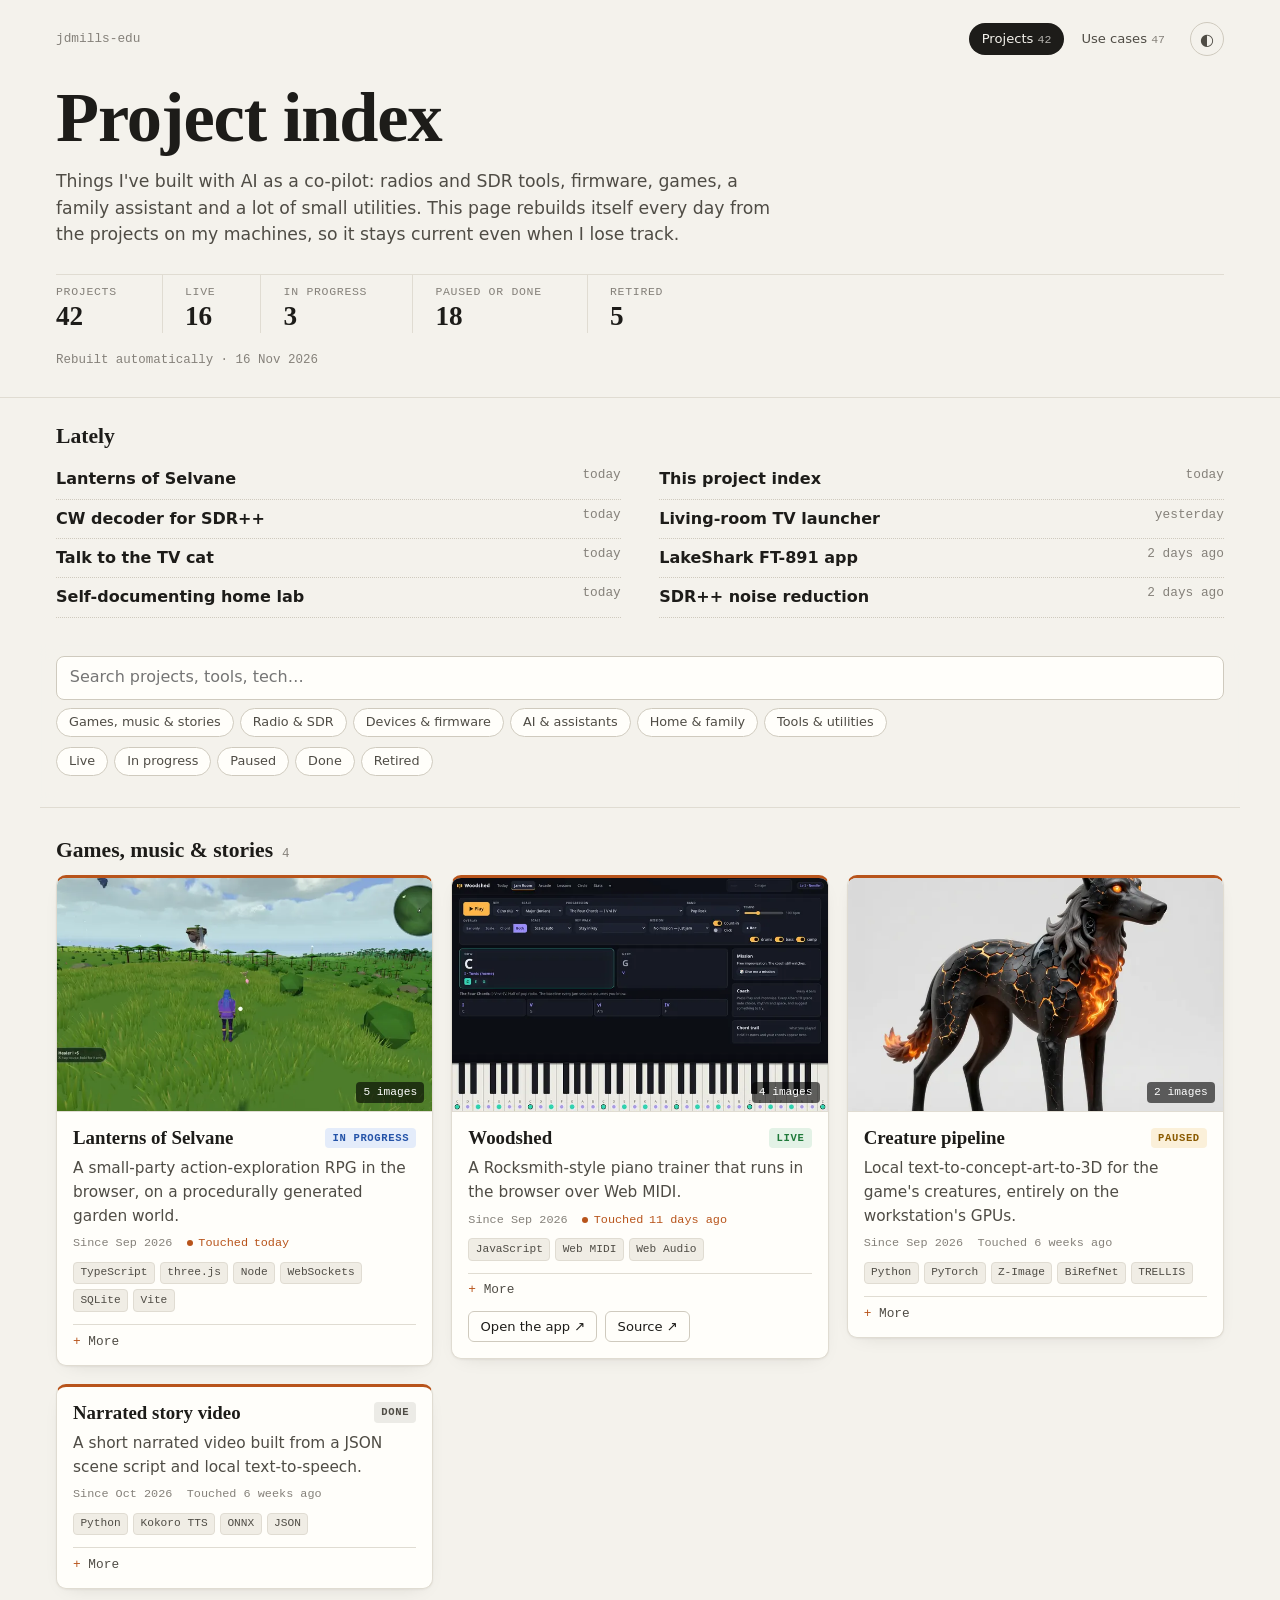
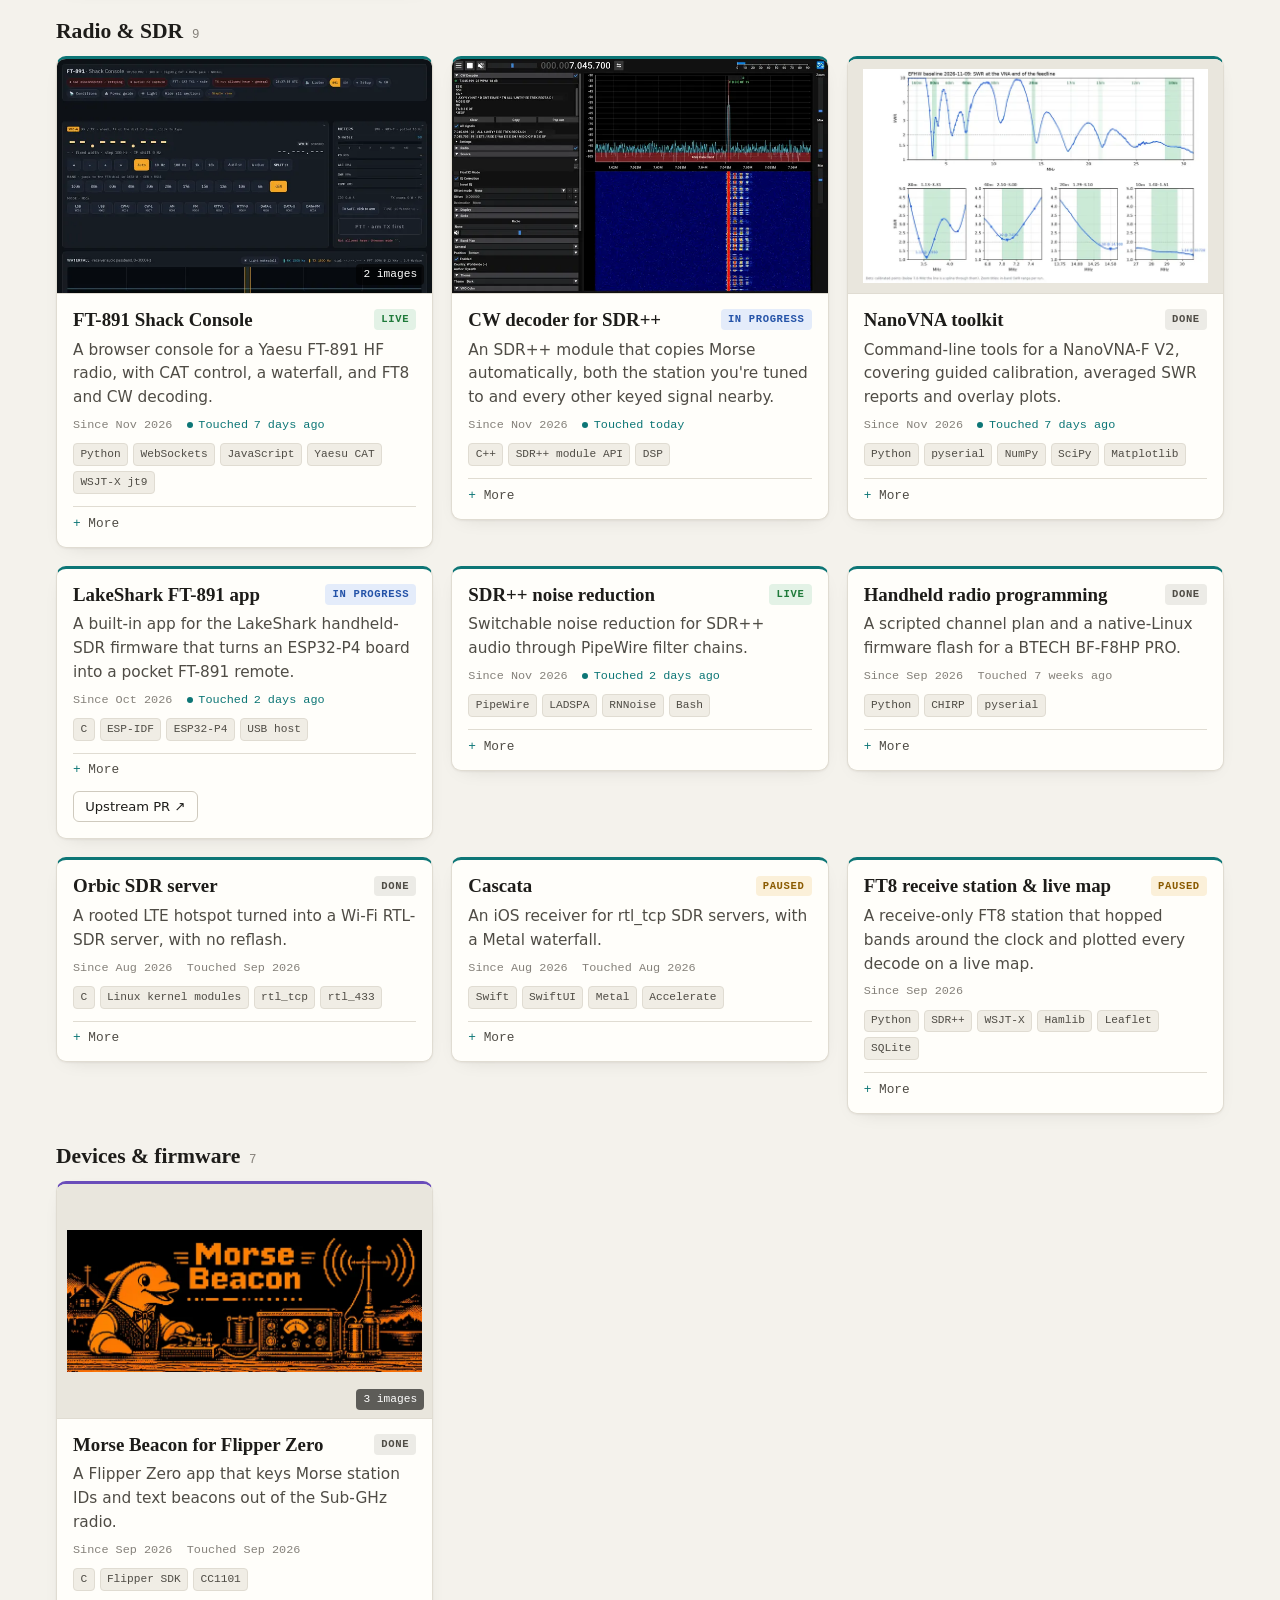
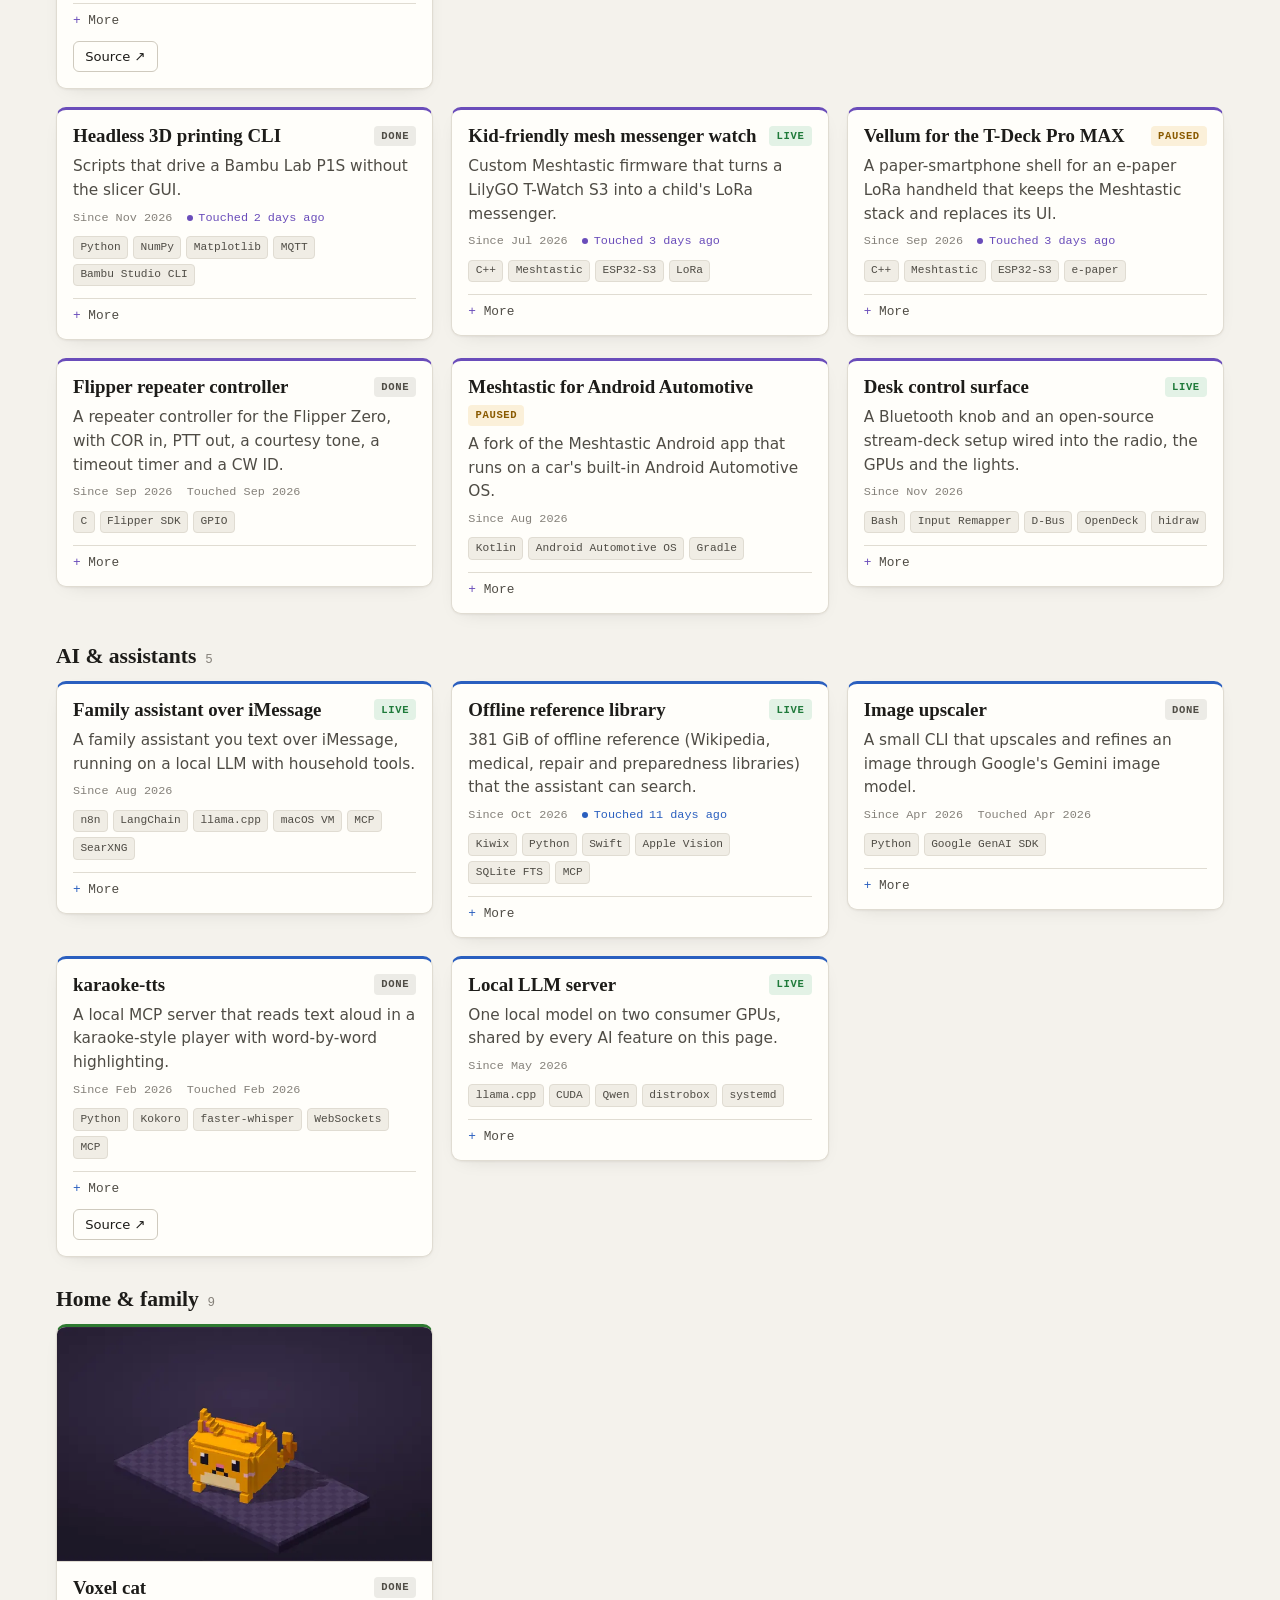
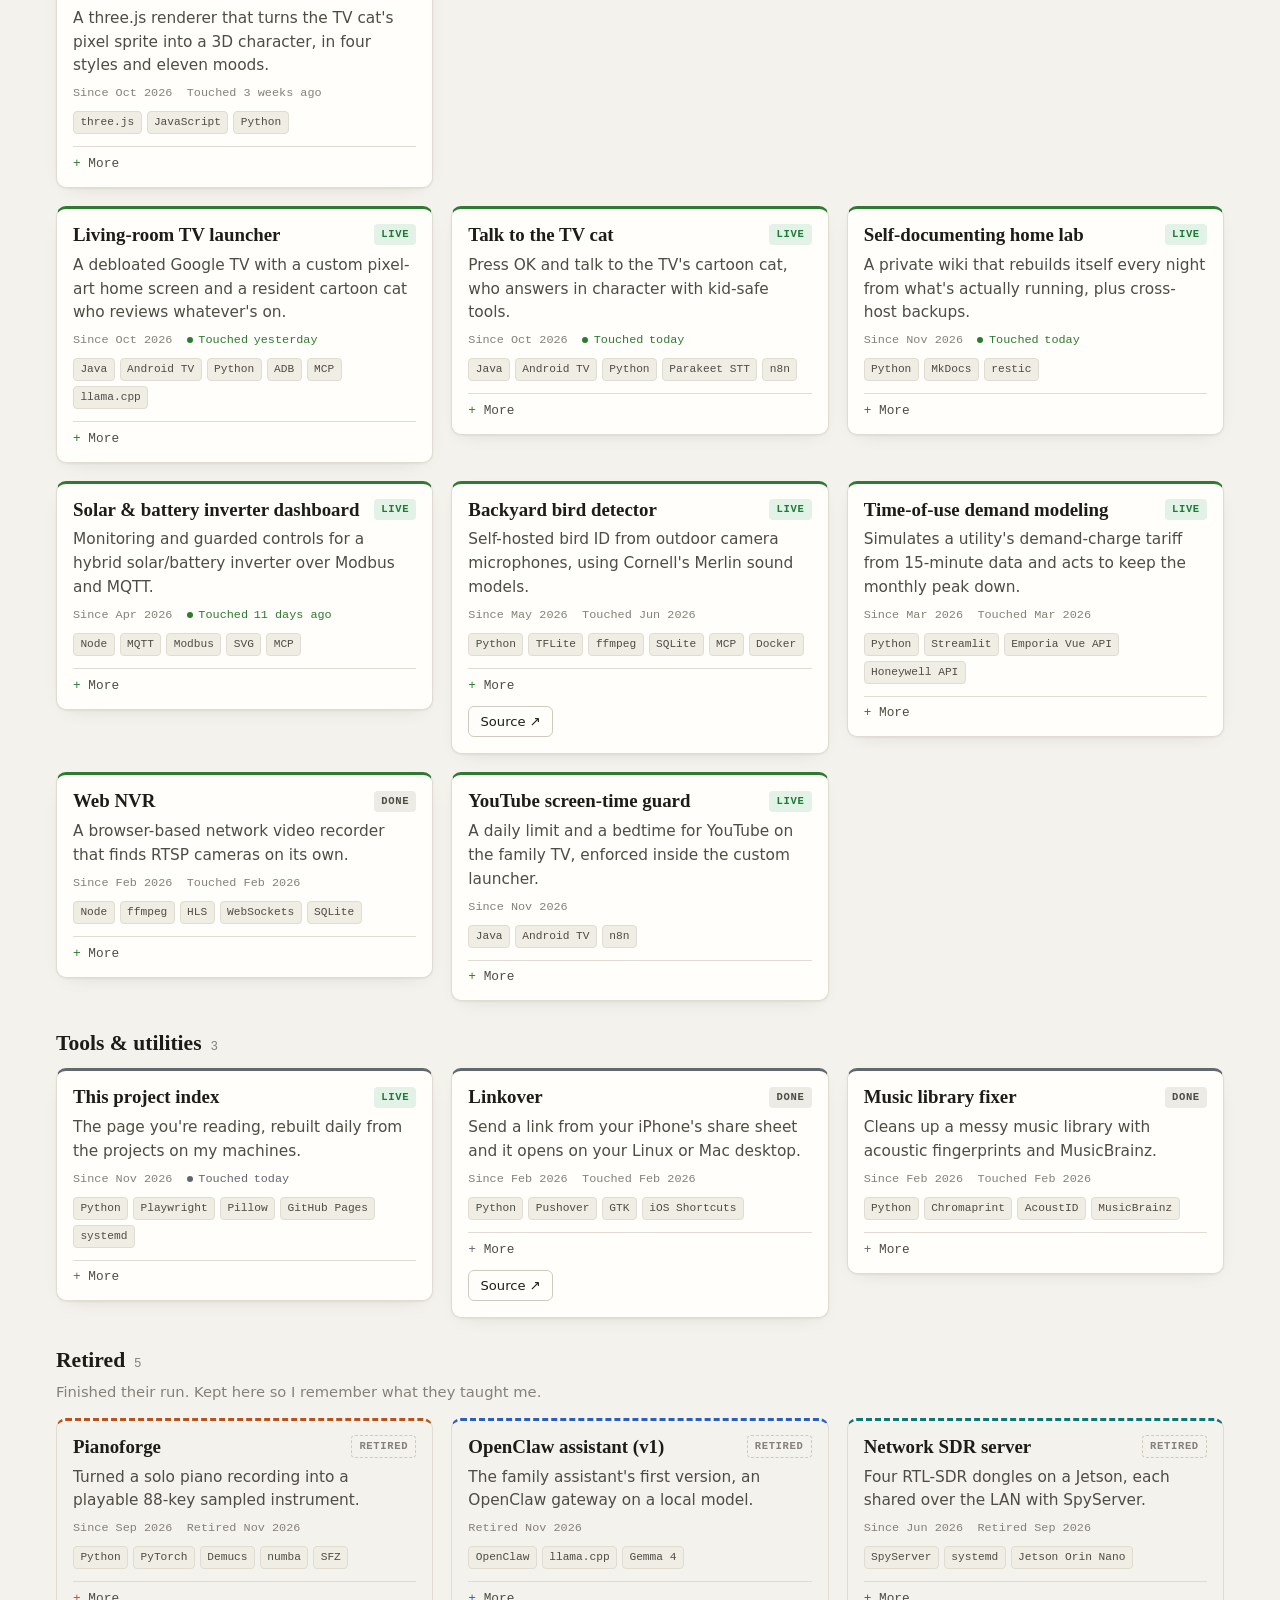
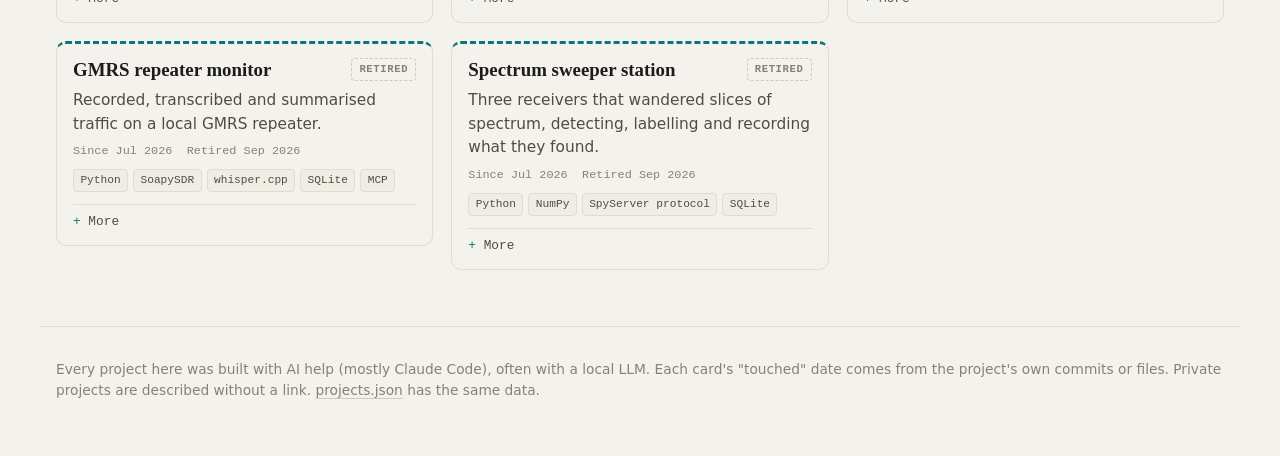
==== commit ff380ec1: "Update project index (2026-11-16)" ====
--- a/index.html
+++ b/index.html
@@ -9,15 +9,14 @@
 <meta property="og:description" content="Things I&#x27;ve built with AI as a co-pilot: radios and SDR tools, firmware, games, a family assistant and a lot of small utilities. This page rebuilds itself every day from the projects on my machines, so it stays current even when I lose track.">
 <meta property="og:image" content="https://jdmills-edu.github.io/shots/lanterns-of-selvane-1.webp">
 <link rel="icon" href="favicon.svg" type="image/svg+xml">
-<link rel="stylesheet" href="style.css?v=dd5a18da">
+<link rel="stylesheet" href="style.css?v=6b3c07c5">
 <script>try{var t=localStorage.getItem('pi-theme');if(t)document.documentElement.dataset.theme=t}catch(e){}</script>
 </head>
 <body>
 <a class="skip" href="#projects">Skip to projects</a>
 <header class="masthead">
 <div class="wrap">
-<div class="topline"><span class="handle"><a href="https://github.com/jdmills-edu" rel="noopener">jdmills-edu</a></span>
-<button type="button" class="theme" id="theme" aria-label="Toggle dark mode"><span aria-hidden="true">◐</span></button></div>
+<div class="topline"><span class="handle"><a href="https://github.com/jdmills-edu" rel="noopener">jdmills-edu</a></span><nav class="tabs" aria-label="Sections"><a href="index.html" aria-current="page">Projects <span class="n">42</span></a><a href="use-cases.html">Use cases <span class="n">47</span></a></nav><button type="button" class="theme" id="theme" aria-label="Toggle dark mode"><span aria-hidden="true">◐</span></button></div>
 <h1>Project index</h1>
 <p class="intro">Things I&#x27;ve built with AI as a co-pilot: radios and SDR tools, firmware, games, a family assistant and a lot of small utilities. This page rebuilds itself every day from the projects on my machines, so it stays current even when I lose track.</p>
 <dl class="stats">
@@ -54,7 +53,7 @@
 <p class="meta"><span>Since Sep 2026</span><span class="fresh" title="Touched in the last two weeks">Touched <time datetime="2026-11-16">today</time></span></p>
 <ul class="stack"><li>TypeScript</li><li>three.js</li><li>Node</li><li>WebSockets</li><li>SQLite</li><li>Vite</li></ul>
 <details><summary>More</summary><div class="more"><p>Up to four players explore a seeded world with a 6 km radius, laid out in rings of biomes. Landmarks are placed so the next one is always visible on the horizon, and shelter comes from lore-rich shrines, the Lanterns, that you kindle rather than build. The pitch is <em>Phantasy Star Online × Breath of the Wild × Valheim × Tunic</em>.</p>
-<p>It&#x27;s TypeScript end to end: three.js in the browser, and a Node world server over WebSockets with SQLite. World generation is a pure, deterministic package that client and server share. Parties, companions, enemy tiers, radar, LODs and an asset viewer are all in. Since November an autonomous Claude Code loop works the backlog overnight. It playtests its own changes and opens pull requests for review in the morning.</p><div class="strip"><button type="button" class="mini" data-gallery="[{&quot;src&quot;: &quot;shots/lanterns-of-selvane-1.webp&quot;, &quot;w&quot;: 1280, &quot;h&quot;: 720, &quot;caption&quot;: &quot;Midday in the meadow ring, with floating islands on the horizon&quot;}, {&quot;src&quot;: &quot;shots/lanterns-of-selvane-2.webp&quot;, &quot;w&quot;: 1280, &quot;h&quot;: 720, &quot;caption&quot;: &quot;The Heartwell&#x27;s beam at the centre of the world&quot;}, {&quot;src&quot;: &quot;shots/lanterns-of-selvane-3.webp&quot;, &quot;w&quot;: 1280, &quot;h&quot;: 720, &quot;caption&quot;: &quot;The canopy biome&quot;}, {&quot;src&quot;: &quot;shots/lanterns-of-selvane-4.webp&quot;, &quot;w&quot;: 1024, &quot;h&quot;: 1024, &quot;caption&quot;: &quot;A whole generated world (seed 1), biome rings from the centre out&quot;}, {&quot;src&quot;: &quot;shots/lanterns-of-selvane-5.webp&quot;, &quot;w&quot;: 1448, &quot;h&quot;: 1086, &quot;caption&quot;: &quot;Title art&quot;}]" data-index="0" aria-label="Midday in the meadow ring, with floating islands on the horizon"><img src="shots/lanterns-of-selvane-1-t.webp" alt="" loading="lazy" width="720" height="405"></button><button type="button" class="mini" data-gallery="[{&quot;src&quot;: &quot;shots/lanterns-of-selvane-1.webp&quot;, &quot;w&quot;: 1280, &quot;h&quot;: 720, &quot;caption&quot;: &quot;Midday in the meadow ring, with floating islands on the horizon&quot;}, {&quot;src&quot;: &quot;shots/lanterns-of-selvane-2.webp&quot;, &quot;w&quot;: 1280, &quot;h&quot;: 720, &quot;caption&quot;: &quot;The Heartwell&#x27;s beam at the centre of the world&quot;}, {&quot;src&quot;: &quot;shots/lanterns-of-selvane-3.webp&quot;, &quot;w&quot;: 1280, &quot;h&quot;: 720, &quot;caption&quot;: &quot;The canopy biome&quot;}, {&quot;src&quot;: &quot;shots/lanterns-of-selvane-4.webp&quot;, &quot;w&quot;: 1024, &quot;h&quot;: 1024, &quot;caption&quot;: &quot;A whole generated world (seed 1), biome rings from the centre out&quot;}, {&quot;src&quot;: &quot;shots/lanterns-of-selvane-5.webp&quot;, &quot;w&quot;: 1448, &quot;h&quot;: 1086, &quot;caption&quot;: &quot;Title art&quot;}]" data-index="1" aria-label="The Heartwell&#x27;s beam at the centre of the world"><img src="shots/lanterns-of-selvane-2-t.webp" alt="" loading="lazy" width="720" height="405"></button><button type="button" class="mini" data-gallery="[{&quot;src&quot;: &quot;shots/lanterns-of-selvane-1.webp&quot;, &quot;w&quot;: 1280, &quot;h&quot;: 720, &quot;caption&quot;: &quot;Midday in the meadow ring, with floating islands on the horizon&quot;}, {&quot;src&quot;: &quot;shots/lanterns-of-selvane-2.webp&quot;, &quot;w&quot;: 1280, &quot;h&quot;: 720, &quot;caption&quot;: &quot;The Heartwell&#x27;s beam at the centre of the world&quot;}, {&quot;src&quot;: &quot;shots/lanterns-of-selvane-3.webp&quot;, &quot;w&quot;: 1280, &quot;h&quot;: 720, &quot;caption&quot;: &quot;The canopy biome&quot;}, {&quot;src&quot;: &quot;shots/lanterns-of-selvane-4.webp&quot;, &quot;w&quot;: 1024, &quot;h&quot;: 1024, &quot;caption&quot;: &quot;A whole generated world (seed 1), biome rings from the centre out&quot;}, {&quot;src&quot;: &quot;shots/lanterns-of-selvane-5.webp&quot;, &quot;w&quot;: 1448, &quot;h&quot;: 1086, &quot;caption&quot;: &quot;Title art&quot;}]" data-index="2" aria-label="The canopy biome"><img src="shots/lanterns-of-selvane-3-t.webp" alt="" loading="lazy" width="720" height="405"></button><button type="button" class="mini" data-gallery="[{&quot;src&quot;: &quot;shots/lanterns-of-selvane-1.webp&quot;, &quot;w&quot;: 1280, &quot;h&quot;: 720, &quot;caption&quot;: &quot;Midday in the meadow ring, with floating islands on the horizon&quot;}, {&quot;src&quot;: &quot;shots/lanterns-of-selvane-2.webp&quot;, &quot;w&quot;: 1280, &quot;h&quot;: 720, &quot;caption&quot;: &quot;The Heartwell&#x27;s beam at the centre of the world&quot;}, {&quot;src&quot;: &quot;shots/lanterns-of-selvane-3.webp&quot;, &quot;w&quot;: 1280, &quot;h&quot;: 720, &quot;caption&quot;: &quot;The canopy biome&quot;}, {&quot;src&quot;: &quot;shots/lanterns-of-selvane-4.webp&quot;, &quot;w&quot;: 1024, &quot;h&quot;: 1024, &quot;caption&quot;: &quot;A whole generated world (seed 1), biome rings from the centre out&quot;}, {&quot;src&quot;: &quot;shots/lanterns-of-selvane-5.webp&quot;, &quot;w&quot;: 1448, &quot;h&quot;: 1086, &quot;caption&quot;: &quot;Title art&quot;}]" data-index="3" aria-label="A whole generated world (seed 1), biome rings from the centre out"><img src="shots/lanterns-of-selvane-4-t.webp" alt="" loading="lazy" width="720" height="720"></button><button type="button" class="mini" data-gallery="[{&quot;src&quot;: &quot;shots/lanterns-of-selvane-1.webp&quot;, &quot;w&quot;: 1280, &quot;h&quot;: 720, &quot;caption&quot;: &quot;Midday in the meadow ring, with floating islands on the horizon&quot;}, {&quot;src&quot;: &quot;shots/lanterns-of-selvane-2.webp&quot;, &quot;w&quot;: 1280, &quot;h&quot;: 720, &quot;caption&quot;: &quot;The Heartwell&#x27;s beam at the centre of the world&quot;}, {&quot;src&quot;: &quot;shots/lanterns-of-selvane-3.webp&quot;, &quot;w&quot;: 1280, &quot;h&quot;: 720, &quot;caption&quot;: &quot;The canopy biome&quot;}, {&quot;src&quot;: &quot;shots/lanterns-of-selvane-4.webp&quot;, &quot;w&quot;: 1024, &quot;h&quot;: 1024, &quot;caption&quot;: &quot;A whole generated world (seed 1), biome rings from the centre out&quot;}, {&quot;src&quot;: &quot;shots/lanterns-of-selvane-5.webp&quot;, &quot;w&quot;: 1448, &quot;h&quot;: 1086, &quot;caption&quot;: &quot;Title art&quot;}]" data-index="4" aria-label="Title art"><img src="shots/lanterns-of-selvane-5-t.webp" alt="" loading="lazy" width="720" height="540"></button></div></div></details>
+<p>It&#x27;s TypeScript end to end: three.js in the browser, and a Node world server over WebSockets with SQLite. World generation is a pure, deterministic package that client and server share. Parties, companions, enemy tiers, radar, LODs and an asset viewer are all in. Since November an autonomous Claude Code loop works the backlog overnight. It playtests its own changes and opens pull requests for review in the morning.</p><p class="uc-links">Use cases: <a href="use-cases.html#u-bug-report-gists">One-key bug reports from inside a game, screenshots included</a>, <a href="use-cases.html#u-nightly-bot-runner">An overnight AI developer that needs my approval to merge</a></p><div class="strip"><button type="button" class="mini" data-gallery="[{&quot;src&quot;: &quot;shots/lanterns-of-selvane-1.webp&quot;, &quot;w&quot;: 1280, &quot;h&quot;: 720, &quot;caption&quot;: &quot;Midday in the meadow ring, with floating islands on the horizon&quot;}, {&quot;src&quot;: &quot;shots/lanterns-of-selvane-2.webp&quot;, &quot;w&quot;: 1280, &quot;h&quot;: 720, &quot;caption&quot;: &quot;The Heartwell&#x27;s beam at the centre of the world&quot;}, {&quot;src&quot;: &quot;shots/lanterns-of-selvane-3.webp&quot;, &quot;w&quot;: 1280, &quot;h&quot;: 720, &quot;caption&quot;: &quot;The canopy biome&quot;}, {&quot;src&quot;: &quot;shots/lanterns-of-selvane-4.webp&quot;, &quot;w&quot;: 1024, &quot;h&quot;: 1024, &quot;caption&quot;: &quot;A whole generated world (seed 1), biome rings from the centre out&quot;}, {&quot;src&quot;: &quot;shots/lanterns-of-selvane-5.webp&quot;, &quot;w&quot;: 1448, &quot;h&quot;: 1086, &quot;caption&quot;: &quot;Title art&quot;}]" data-index="0" aria-label="Midday in the meadow ring, with floating islands on the horizon"><img src="shots/lanterns-of-selvane-1-t.webp" alt="" loading="lazy" width="720" height="405"></button><button type="button" class="mini" data-gallery="[{&quot;src&quot;: &quot;shots/lanterns-of-selvane-1.webp&quot;, &quot;w&quot;: 1280, &quot;h&quot;: 720, &quot;caption&quot;: &quot;Midday in the meadow ring, with floating islands on the horizon&quot;}, {&quot;src&quot;: &quot;shots/lanterns-of-selvane-2.webp&quot;, &quot;w&quot;: 1280, &quot;h&quot;: 720, &quot;caption&quot;: &quot;The Heartwell&#x27;s beam at the centre of the world&quot;}, {&quot;src&quot;: &quot;shots/lanterns-of-selvane-3.webp&quot;, &quot;w&quot;: 1280, &quot;h&quot;: 720, &quot;caption&quot;: &quot;The canopy biome&quot;}, {&quot;src&quot;: &quot;shots/lanterns-of-selvane-4.webp&quot;, &quot;w&quot;: 1024, &quot;h&quot;: 1024, &quot;caption&quot;: &quot;A whole generated world (seed 1), biome rings from the centre out&quot;}, {&quot;src&quot;: &quot;shots/lanterns-of-selvane-5.webp&quot;, &quot;w&quot;: 1448, &quot;h&quot;: 1086, &quot;caption&quot;: &quot;Title art&quot;}]" data-index="1" aria-label="The Heartwell&#x27;s beam at the centre of the world"><img src="shots/lanterns-of-selvane-2-t.webp" alt="" loading="lazy" width="720" height="405"></button><button type="button" class="mini" data-gallery="[{&quot;src&quot;: &quot;shots/lanterns-of-selvane-1.webp&quot;, &quot;w&quot;: 1280, &quot;h&quot;: 720, &quot;caption&quot;: &quot;Midday in the meadow ring, with floating islands on the horizon&quot;}, {&quot;src&quot;: &quot;shots/lanterns-of-selvane-2.webp&quot;, &quot;w&quot;: 1280, &quot;h&quot;: 720, &quot;caption&quot;: &quot;The Heartwell&#x27;s beam at the centre of the world&quot;}, {&quot;src&quot;: &quot;shots/lanterns-of-selvane-3.webp&quot;, &quot;w&quot;: 1280, &quot;h&quot;: 720, &quot;caption&quot;: &quot;The canopy biome&quot;}, {&quot;src&quot;: &quot;shots/lanterns-of-selvane-4.webp&quot;, &quot;w&quot;: 1024, &quot;h&quot;: 1024, &quot;caption&quot;: &quot;A whole generated world (seed 1), biome rings from the centre out&quot;}, {&quot;src&quot;: &quot;shots/lanterns-of-selvane-5.webp&quot;, &quot;w&quot;: 1448, &quot;h&quot;: 1086, &quot;caption&quot;: &quot;Title art&quot;}]" data-index="2" aria-label="The canopy biome"><img src="shots/lanterns-of-selvane-3-t.webp" alt="" loading="lazy" width="720" height="405"></button><button type="button" class="mini" data-gallery="[{&quot;src&quot;: &quot;shots/lanterns-of-selvane-1.webp&quot;, &quot;w&quot;: 1280, &quot;h&quot;: 720, &quot;caption&quot;: &quot;Midday in the meadow ring, with floating islands on the horizon&quot;}, {&quot;src&quot;: &quot;shots/lanterns-of-selvane-2.webp&quot;, &quot;w&quot;: 1280, &quot;h&quot;: 720, &quot;caption&quot;: &quot;The Heartwell&#x27;s beam at the centre of the world&quot;}, {&quot;src&quot;: &quot;shots/lanterns-of-selvane-3.webp&quot;, &quot;w&quot;: 1280, &quot;h&quot;: 720, &quot;caption&quot;: &quot;The canopy biome&quot;}, {&quot;src&quot;: &quot;shots/lanterns-of-selvane-4.webp&quot;, &quot;w&quot;: 1024, &quot;h&quot;: 1024, &quot;caption&quot;: &quot;A whole generated world (seed 1), biome rings from the centre out&quot;}, {&quot;src&quot;: &quot;shots/lanterns-of-selvane-5.webp&quot;, &quot;w&quot;: 1448, &quot;h&quot;: 1086, &quot;caption&quot;: &quot;Title art&quot;}]" data-index="3" aria-label="A whole generated world (seed 1), biome rings from the centre out"><img src="shots/lanterns-of-selvane-4-t.webp" alt="" loading="lazy" width="720" height="720"></button><button type="button" class="mini" data-gallery="[{&quot;src&quot;: &quot;shots/lanterns-of-selvane-1.webp&quot;, &quot;w&quot;: 1280, &quot;h&quot;: 720, &quot;caption&quot;: &quot;Midday in the meadow ring, with floating islands on the horizon&quot;}, {&quot;src&quot;: &quot;shots/lanterns-of-selvane-2.webp&quot;, &quot;w&quot;: 1280, &quot;h&quot;: 720, &quot;caption&quot;: &quot;The Heartwell&#x27;s beam at the centre of the world&quot;}, {&quot;src&quot;: &quot;shots/lanterns-of-selvane-3.webp&quot;, &quot;w&quot;: 1280, &quot;h&quot;: 720, &quot;caption&quot;: &quot;The canopy biome&quot;}, {&quot;src&quot;: &quot;shots/lanterns-of-selvane-4.webp&quot;, &quot;w&quot;: 1024, &quot;h&quot;: 1024, &quot;caption&quot;: &quot;A whole generated world (seed 1), biome rings from the centre out&quot;}, {&quot;src&quot;: &quot;shots/lanterns-of-selvane-5.webp&quot;, &quot;w&quot;: 1448, &quot;h&quot;: 1086, &quot;caption&quot;: &quot;Title art&quot;}]" data-index="4" aria-label="Title art"><img src="shots/lanterns-of-selvane-5-t.webp" alt="" loading="lazy" width="720" height="540"></button></div></div></details>
 
 </div></article>
 <article class="card cat-play has-thumb" id="p-woodshed" data-category="play" data-status="live" data-search="woodshed a rocksmith-style piano trainer that runs in the browser over web midi. plug in a midi keyboard and jam with a backing band in the jam room (band styles, missions, a coach,
@@ -110,7 +109,7 @@
 <p class="meta"><span>Since Nov 2026</span><span class="fresh" title="Touched in the last two weeks">Touched <time datetime="2026-11-09">7 days ago</time></span></p>
 <ul class="stack"><li>Python</li><li>WebSockets</li><li>JavaScript</li><li>Yaesu CAT</li><li>WSJT-X jt9</li></ul>
 <details><summary>More</summary><div class="more"><p>It talks to the radio through a DigiRig Mobile interface. A beginner-friendly Simple view sits beside a Pro view with every CAT control, meters and a live waterfall. It decodes FT8 with WSJT-X&#x27;s jt9, and decodes Morse with automatic pitch and speed, giving each transmitter its own line.</p>
-<p>It knows which frequencies each US licence class may use (47 CFR §97.301/305/307), estimates RF exposure from FCC OET 65 duty factors, and shows band conditions from NOAA and ionosonde data. It&#x27;s receive-only by default, and a Bluetooth knob can tune the VFO.</p><div class="strip"><button type="button" class="mini" data-gallery="[{&quot;src&quot;: &quot;shots/ft891-console-1.webp&quot;, &quot;w&quot;: 1440, &quot;h&quot;: 900, &quot;caption&quot;: &quot;The Pro view, with every CAT control, meters and the waterfall (radio off, placeholder callsign)&quot;}, {&quot;src&quot;: &quot;shots/ft891-console-2.webp&quot;, &quot;w&quot;: 1440, &quot;h&quot;: 900, &quot;caption&quot;: &quot;The Simple view for new operators (radio off, placeholder callsign)&quot;}]" data-index="0" aria-label="The Pro view, with every CAT control, meters and the waterfall (radio off, placeholder callsign)"><img src="shots/ft891-console-1-t.webp" alt="" loading="lazy" width="720" height="450"></button><button type="button" class="mini" data-gallery="[{&quot;src&quot;: &quot;shots/ft891-console-1.webp&quot;, &quot;w&quot;: 1440, &quot;h&quot;: 900, &quot;caption&quot;: &quot;The Pro view, with every CAT control, meters and the waterfall (radio off, placeholder callsign)&quot;}, {&quot;src&quot;: &quot;shots/ft891-console-2.webp&quot;, &quot;w&quot;: 1440, &quot;h&quot;: 900, &quot;caption&quot;: &quot;The Simple view for new operators (radio off, placeholder callsign)&quot;}]" data-index="1" aria-label="The Simple view for new operators (radio off, placeholder callsign)"><img src="shots/ft891-console-2-t.webp" alt="" loading="lazy" width="720" height="450"></button></div></div></details>
+<p>It knows which frequencies each US licence class may use (47 CFR §97.301/305/307), estimates RF exposure from FCC OET 65 duty factors, and shows band conditions from NOAA and ionosonde data. It&#x27;s receive-only by default, and a Bluetooth knob can tune the VFO.</p><p class="uc-links">Use cases: <a href="use-cases.html#u-console-mic-fallback">The radio console that started listening to the room</a>, <a href="use-cases.html#u-transmit-safe-console">Building a transmit-capable radio console without ever transmitting</a></p><div class="strip"><button type="button" class="mini" data-gallery="[{&quot;src&quot;: &quot;shots/ft891-console-1.webp&quot;, &quot;w&quot;: 1440, &quot;h&quot;: 900, &quot;caption&quot;: &quot;The Pro view, with every CAT control, meters and the waterfall (radio off, placeholder callsign)&quot;}, {&quot;src&quot;: &quot;shots/ft891-console-2.webp&quot;, &quot;w&quot;: 1440, &quot;h&quot;: 900, &quot;caption&quot;: &quot;The Simple view for new operators (radio off, placeholder callsign)&quot;}]" data-index="0" aria-label="The Pro view, with every CAT control, meters and the waterfall (radio off, placeholder callsign)"><img src="shots/ft891-console-1-t.webp" alt="" loading="lazy" width="720" height="450"></button><button type="button" class="mini" data-gallery="[{&quot;src&quot;: &quot;shots/ft891-console-1.webp&quot;, &quot;w&quot;: 1440, &quot;h&quot;: 900, &quot;caption&quot;: &quot;The Pro view, with every CAT control, meters and the waterfall (radio off, placeholder callsign)&quot;}, {&quot;src&quot;: &quot;shots/ft891-console-2.webp&quot;, &quot;w&quot;: 1440, &quot;h&quot;: 900, &quot;caption&quot;: &quot;The Simple view for new operators (radio off, placeholder callsign)&quot;}]" data-index="1" aria-label="The Simple view for new operators (radio off, placeholder callsign)"><img src="shots/ft891-console-2-t.webp" alt="" loading="lazy" width="720" height="450"></button></div></div></details>
 
 </div></article>
 <article class="card cat-radio has-thumb" id="p-sdrpp-cw" data-category="radio" data-status="active" data-search="cw decoder for sdr++ an sdr++ module that copies morse automatically, both the station you&#x27;re tuned to and every other keyed signal nearby. it&#x27;s a c++ port of the shack console&#x27;s decoder: automatic pitch and speed, a false-lock guard, and a
@@ -124,7 +123,7 @@
 <p class="tagline">An SDR++ module that copies Morse automatically, both the station you&#x27;re tuned to and every other keyed signal nearby.</p>
 <p class="meta"><span>Since Nov 2026</span><span class="fresh" title="Touched in the last two weeks">Touched <time datetime="2026-11-16">today</time></span></p>
 <ul class="stack"><li>C++</li><li>SDR++ module API</li><li>DSP</li></ul>
-<details><summary>More</summary><div class="more"><p>It&#x27;s a C++ port of the shack console&#x27;s decoder: automatic pitch and speed, a false-lock guard, and a phase-slope trick that starts a new line for each transmitter, each at its own speed. Decoded text is split into words and annotated (Q-codes, prosigns, signal reports, grid squares with distance, POTA/SOTA references, callsign prefixes), with optional callbook lookups. Nothing like it existed for SDR++ on Linux.</p></div></details>
+<details><summary>More</summary><div class="more"><p>It&#x27;s a C++ port of the shack console&#x27;s decoder: automatic pitch and speed, a false-lock guard, and a phase-slope trick that starts a new line for each transmitter, each at its own speed. Decoded text is split into words and annotated (Q-codes, prosigns, signal reports, grid squares with distance, POTA/SOTA references, callsign prefixes), with optional callbook lookups. Nothing like it existed for SDR++ on Linux.</p><p class="uc-links">Use cases: <a href="use-cases.html#u-cw-agc-howl">The CW &quot;noise&quot; that was really the AGC</a></p></div></details>
 
 </div></article>
 <article class="card cat-radio has-thumb" id="p-nanovna-toolkit" data-category="radio" data-status="done" data-search="nanovna toolkit command-line tools for a nanovna-f v2, covering guided calibration, averaged swr reports and overlay plots. it measures swr and impedance across the hf bands or at spot frequencies, runs software-corrected
@@ -136,7 +135,7 @@
 <p class="tagline">Command-line tools for a NanoVNA-F V2, covering guided calibration, averaged SWR reports and overlay plots.</p>
 <p class="meta"><span>Since Nov 2026</span><span class="fresh" title="Touched in the last two weeks">Touched <time datetime="2026-11-09">7 days ago</time></span></p>
 <ul class="stack"><li>Python</li><li>pyserial</li><li>NumPy</li><li>SciPy</li><li>Matplotlib</li></ul>
-<details><summary>More</summary><div class="more"><p>It measures SWR and impedance across the HF bands or at spot frequencies, runs software-corrected high-resolution sweeps above 7.6 MHz, captures the LCD, and overlays runs for before-and-after antenna comparisons.</p></div></details>
+<details><summary>More</summary><div class="more"><p>It measures SWR and impedance across the HF bands or at spot frequencies, runs software-corrected high-resolution sweeps above 7.6 MHz, captures the LCD, and overlays runs for before-and-after antenna comparisons.</p><p class="uc-links">Use cases: <a href="use-cases.html#u-vna-unlabeled-cal">Measuring an antenna with unlabelled calibration parts</a></p></div></details>
 
 </div></article></div><div class="grid"><article class="card cat-radio" id="p-lakeshark-ft891" data-category="radio" data-status="active" data-search="lakeshark ft-891 app a built-in app for the lakeshark handheld-sdr firmware that turns an esp32-p4 board into a pocket ft-891 remote. lakeshark is community firmware for esp32-p4 handhelds. this app adds a usb-host driver for the
 radio&#x27;s cat port and sound card, a rigctld-compatible server, and big-button rig/link screens, and it
@@ -149,7 +148,7 @@
 <p class="tagline">A built-in app for the LakeShark handheld-SDR firmware that turns an ESP32-P4 board into a pocket FT-891 remote.</p>
 <p class="meta"><span>Since Oct 2026</span><span class="fresh" title="Touched in the last two weeks">Touched <time datetime="2026-11-14">2 days ago</time></span></p>
 <ul class="stack"><li>C</li><li>ESP-IDF</li><li>ESP32-P4</li><li>USB host</li></ul>
-<details><summary>More</summary><div class="more"><p>LakeShark is community firmware for ESP32-P4 handhelds. This app adds a USB-host driver for the radio&#x27;s CAT port and sound card, a rigctld-compatible server, and big-button RIG/LINK screens, and it feeds the radio&#x27;s audio into LakeShark&#x27;s FT8 decoder. It replaced an earlier standalone-firmware attempt and is still in progress. Along the way: an upstream fix so the RTL-SDR Blog V4&#x27;s USB strings are read in full, which unlocks its HF mode.</p><p class="credit">Builds on <a href="https://github.com/SAMS0N1TE/LakeShark" rel="noopener">LakeShark by SAMS0N1TE</a>.</p></div></details>
+<details><summary>More</summary><div class="more"><p>LakeShark is community firmware for ESP32-P4 handhelds. This app adds a USB-host driver for the radio&#x27;s CAT port and sound card, a rigctld-compatible server, and big-button RIG/LINK screens, and it feeds the radio&#x27;s audio into LakeShark&#x27;s FT8 decoder. It replaced an earlier standalone-firmware attempt and is still in progress. Along the way: an upstream fix so the RTL-SDR Blog V4&#x27;s USB strings are read in full, which unlocks its HF mode.</p><p class="credit">Builds on <a href="https://github.com/SAMS0N1TE/LakeShark" rel="noopener">LakeShark by SAMS0N1TE</a>.</p><p class="uc-links">Use cases: <a href="use-cases.html#u-serial-port-reset-loop">The &quot;boot loop&quot; that was my own serial console</a>, <a href="use-cases.html#u-carrier-waiting">Two different reasons for &quot;CARRIER: WAITING&quot;</a>, <a href="use-cases.html#u-ft8-stale-clock">&quot;No FT8 signals&quot; was really a stale clock</a>, <a href="use-cases.html#u-one-off-formatter-firmware">Writing a throwaway firmware just to format an SD card</a>, <a href="use-cases.html#u-mcu-card-reader">Turning a microcontroller into a USB card reader</a></p></div></details>
 <p class="links"><a href="https://github.com/SAMS0N1TE/LakeShark/pull/24" rel="noopener">Upstream PR<span aria-hidden="true"> ↗</span></a></p>
 </div></article>
 <article class="card cat-radio" id="p-sdr-noise-reduction" data-category="radio" data-status="live" data-search="sdr++ noise reduction switchable noise reduction for sdr++ audio through pipewire filter chains. the routing changes with the mode: rnnoise for voice, a spectral denoiser for am, and nothing for cw,
@@ -161,7 +160,7 @@
 <p class="tagline">Switchable noise reduction for SDR++ audio through PipeWire filter chains.</p>
 <p class="meta"><span>Since Nov 2026</span><span class="fresh" title="Touched in the last two weeks">Touched <time datetime="2026-11-14">2 days ago</time></span></p>
 <ul class="stack"><li>PipeWire</li><li>LADSPA</li><li>RNNoise</li><li>Bash</li></ul>
-<details><summary>More</summary><div class="more"><p>The routing changes with the mode: RNNoise for voice, a spectral denoiser for AM, and nothing for CW, because RNNoise erases it. It follows whichever demodulator you pick in SDR++ within a few seconds, and one key on the desk deck toggles it.</p></div></details>
+<details><summary>More</summary><div class="more"><p>The routing changes with the mode: RNNoise for voice, a spectral denoiser for AM, and nothing for CW, because RNNoise erases it. It follows whichever demodulator you pick in SDR++ within a few seconds, and one key on the desk deck toggles it.</p><p class="uc-links">Use cases: <a href="use-cases.html#u-sdrpp-wrong-sink">SDR++ kept playing into the headphone jack</a>, <a href="use-cases.html#u-cw-agc-howl">The CW &quot;noise&quot; that was really the AGC</a></p></div></details>
 
 </div></article>
 <article class="card cat-radio" id="p-bf-f8hp-pro" data-category="radio" data-status="done" data-search="handheld radio programming a scripted channel plan and a native-linux firmware flash for a btech bf-f8hp pro. rather than typing hundreds of channels into chirp, scripts regenerate them from sources (repeater
@@ -189,7 +188,7 @@
 <p class="tagline">A rooted LTE hotspot turned into a Wi-Fi RTL-SDR server, with no reflash.</p>
 <p class="meta"><span>Since Aug 2026</span><span>Touched <time datetime="2026-09-06">Sep 2026</time></span></p>
 <ul class="stack"><li>C</li><li>Linux kernel modules</li><li>rtl_tcp</li><li>rtl_433</li></ul>
-<details><summary>More</summary><div class="more"><p>The hotspot (Qualcomm MDM9607) ships with its USB port locked to peripheral mode and no host controller in the kernel. Three out-of-tree kernel modules, built against the matching vendor kernel, add one at runtime and push the OTG state machine into host mode. With a powered hub, each RTL-SDR dongle gets its own IP serving rtl_tcp, survives reboots, and appears on a custom SDR-themed status screen. It fed an rtl_433 sensor logger (since retired) and the Cascata iOS app.</p></div></details>
+<details><summary>More</summary><div class="more"><p>The hotspot (Qualcomm MDM9607) ships with its USB port locked to peripheral mode and no host controller in the kernel. Three out-of-tree kernel modules, built against the matching vendor kernel, add one at runtime and push the OTG state machine into host mode. With a powered hub, each RTL-SDR dongle gets its own IP serving rtl_tcp, survives reboots, and appears on a custom SDR-themed status screen. It fed an rtl_433 sensor logger (since retired) and the Cascata iOS app.</p><p class="uc-links">Use cases: <a href="use-cases.html#u-hf-noise-ab">A repeatable noise-floor test for antenna changes</a></p></div></details>
 
 </div></article>
 <article class="card cat-radio" id="p-cascata" data-category="radio" data-status="paused" data-search="cascata an ios receiver for rtl_tcp sdr servers, with a metal waterfall. swiftui with a gpu waterfall and spectrum and seven full-screen visualisers. wfm (stereo and rds),
@@ -226,7 +225,7 @@
 <p class="tagline">A Flipper Zero app that keys Morse station IDs and text beacons out of the Sub-GHz radio.</p>
 <p class="meta"><span>Since Sep 2026</span><span>Touched <time datetime="2026-09-13">Sep 2026</time></span></p>
 <ul class="stack"><li>C</li><li>Flipper SDK</li><li>CC1101</li></ul>
-<details><summary>More</summary><div class="more"><p>It sends CW and MCW (by toggling FSK). Text can be typed on the Flipper, sent from a phone over BLE serial, or fed in on the UART pins. Transmit is region-gated, with safe fallbacks when a saved frequency isn&#x27;t allowed. It has been verified on air and submitted to the official Flipper apps catalog.</p><div class="strip"><button type="button" class="mini" data-gallery="[{&quot;src&quot;: &quot;shots/flipper-morse-beacon-1.webp&quot;, &quot;w&quot;: 1600, &quot;h&quot;: 640, &quot;caption&quot;: &quot;Morse Beacon&quot;}, {&quot;src&quot;: &quot;shots/flipper-morse-beacon-2.webp&quot;, &quot;w&quot;: 1600, &quot;h&quot;: 800, &quot;caption&quot;: &quot;Beacon mode, listening between timed IDs&quot;}, {&quot;src&quot;: &quot;shots/flipper-morse-beacon-3.webp&quot;, &quot;w&quot;: 1600, &quot;h&quot;: 800, &quot;caption&quot;: &quot;Main menu&quot;}]" data-index="0" aria-label="Morse Beacon"><img src="shots/flipper-morse-beacon-1-t.webp" alt="" loading="lazy" width="720" height="288"></button><button type="button" class="mini" data-gallery="[{&quot;src&quot;: &quot;shots/flipper-morse-beacon-1.webp&quot;, &quot;w&quot;: 1600, &quot;h&quot;: 640, &quot;caption&quot;: &quot;Morse Beacon&quot;}, {&quot;src&quot;: &quot;shots/flipper-morse-beacon-2.webp&quot;, &quot;w&quot;: 1600, &quot;h&quot;: 800, &quot;caption&quot;: &quot;Beacon mode, listening between timed IDs&quot;}, {&quot;src&quot;: &quot;shots/flipper-morse-beacon-3.webp&quot;, &quot;w&quot;: 1600, &quot;h&quot;: 800, &quot;caption&quot;: &quot;Main menu&quot;}]" data-index="1" aria-label="Beacon mode, listening between timed IDs"><img src="shots/flipper-morse-beacon-2-t.webp" alt="" loading="lazy" width="720" height="360"></button><button type="button" class="mini" data-gallery="[{&quot;src&quot;: &quot;shots/flipper-morse-beacon-1.webp&quot;, &quot;w&quot;: 1600, &quot;h&quot;: 640, &quot;caption&quot;: &quot;Morse Beacon&quot;}, {&quot;src&quot;: &quot;shots/flipper-morse-beacon-2.webp&quot;, &quot;w&quot;: 1600, &quot;h&quot;: 800, &quot;caption&quot;: &quot;Beacon mode, listening between timed IDs&quot;}, {&quot;src&quot;: &quot;shots/flipper-morse-beacon-3.webp&quot;, &quot;w&quot;: 1600, &quot;h&quot;: 800, &quot;caption&quot;: &quot;Main menu&quot;}]" data-index="2" aria-label="Main menu"><img src="shots/flipper-morse-beacon-3-t.webp" alt="" loading="lazy" width="720" height="360"></button></div></div></details>
+<details><summary>More</summary><div class="more"><p>It sends CW and MCW (by toggling FSK). Text can be typed on the Flipper, sent from a phone over BLE serial, or fed in on the UART pins. Transmit is region-gated, with safe fallbacks when a saved frequency isn&#x27;t allowed. It has been verified on air and submitted to the official Flipper apps catalog.</p><p class="uc-links">Use cases: <a href="use-cases.html#u-flipper-headless-testing">Testing a Flipper Zero app without touching the Flipper</a></p><div class="strip"><button type="button" class="mini" data-gallery="[{&quot;src&quot;: &quot;shots/flipper-morse-beacon-1.webp&quot;, &quot;w&quot;: 1600, &quot;h&quot;: 640, &quot;caption&quot;: &quot;Morse Beacon&quot;}, {&quot;src&quot;: &quot;shots/flipper-morse-beacon-2.webp&quot;, &quot;w&quot;: 1600, &quot;h&quot;: 800, &quot;caption&quot;: &quot;Beacon mode, listening between timed IDs&quot;}, {&quot;src&quot;: &quot;shots/flipper-morse-beacon-3.webp&quot;, &quot;w&quot;: 1600, &quot;h&quot;: 800, &quot;caption&quot;: &quot;Main menu&quot;}]" data-index="0" aria-label="Morse Beacon"><img src="shots/flipper-morse-beacon-1-t.webp" alt="" loading="lazy" width="720" height="288"></button><button type="button" class="mini" data-gallery="[{&quot;src&quot;: &quot;shots/flipper-morse-beacon-1.webp&quot;, &quot;w&quot;: 1600, &quot;h&quot;: 640, &quot;caption&quot;: &quot;Morse Beacon&quot;}, {&quot;src&quot;: &quot;shots/flipper-morse-beacon-2.webp&quot;, &quot;w&quot;: 1600, &quot;h&quot;: 800, &quot;caption&quot;: &quot;Beacon mode, listening between timed IDs&quot;}, {&quot;src&quot;: &quot;shots/flipper-morse-beacon-3.webp&quot;, &quot;w&quot;: 1600, &quot;h&quot;: 800, &quot;caption&quot;: &quot;Main menu&quot;}]" data-index="1" aria-label="Beacon mode, listening between timed IDs"><img src="shots/flipper-morse-beacon-2-t.webp" alt="" loading="lazy" width="720" height="360"></button><button type="button" class="mini" data-gallery="[{&quot;src&quot;: &quot;shots/flipper-morse-beacon-1.webp&quot;, &quot;w&quot;: 1600, &quot;h&quot;: 640, &quot;caption&quot;: &quot;Morse Beacon&quot;}, {&quot;src&quot;: &quot;shots/flipper-morse-beacon-2.webp&quot;, &quot;w&quot;: 1600, &quot;h&quot;: 800, &quot;caption&quot;: &quot;Beacon mode, listening between timed IDs&quot;}, {&quot;src&quot;: &quot;shots/flipper-morse-beacon-3.webp&quot;, &quot;w&quot;: 1600, &quot;h&quot;: 800, &quot;caption&quot;: &quot;Main menu&quot;}]" data-index="2" aria-label="Main menu"><img src="shots/flipper-morse-beacon-3-t.webp" alt="" loading="lazy" width="720" height="360"></button></div></div></details>
 <p class="links"><a href="https://github.com/jdmills-edu/flipper-morse-beacon" rel="noopener">Source<span aria-hidden="true"> ↗</span></a></p>
 </div></article></div><div class="grid"><article class="card cat-devices" id="p-bambu-cli" data-category="devices" data-status="done" data-search="headless 3d printing cli scripts that drive a bambu lab p1s without the slicer gui. the scripts flatten bambu studio&#x27;s inherited profiles so the command-line slicer can use them, score
 an stl&#x27;s possible orientations, render previews, read printer status over mqtt and grab camera frames.
@@ -237,7 +236,7 @@
 <p class="tagline">Scripts that drive a Bambu Lab P1S without the slicer GUI.</p>
 <p class="meta"><span>Since Nov 2026</span><span class="fresh" title="Touched in the last two weeks">Touched <time datetime="2026-11-14">2 days ago</time></span></p>
 <ul class="stack"><li>Python</li><li>NumPy</li><li>Matplotlib</li><li>MQTT</li><li>Bambu Studio CLI</li></ul>
-<details><summary>More</summary><div class="more"><p>The scripts flatten Bambu Studio&#x27;s inherited profiles so the command-line slicer can use them, score an STL&#x27;s possible orientations, render previews, read printer status over MQTT and grab camera frames. The printer still refuses a remote print-start, so starting a print stays a button press.</p></div></details>
+<details><summary>More</summary><div class="more"><p>The scripts flatten Bambu Studio&#x27;s inherited profiles so the command-line slicer can use them, score an STL&#x27;s possible orientations, render previews, read printer status over MQTT and grab camera frames. The printer still refuses a remote print-start, so starting a print stays a button press.</p><p class="uc-links">Use cases: <a href="use-cases.html#u-accidental-software-rendering">Two apps quietly rendering on the CPU</a>, <a href="use-cases.html#u-printed-case-magnet">A printed case built from the manufacturer&#x27;s STLs, with a magnet inside</a>, <a href="use-cases.html#u-printer-orientation-lockout">Remote printing, and the printer&#x27;s cloud-mode lockout</a></p></div></details>
 
 </div></article>
 <article class="card cat-devices" id="p-mesh-watch" data-category="devices" data-status="live" data-search="kid-friendly mesh messenger watch custom meshtastic firmware that turns a lilygo t-watch s3 into a child&#x27;s lora messenger. it replaces the stock screen with a colourful ui: a big-key keyboard, incoming messages read aloud, a
@@ -251,7 +250,7 @@
 <p class="tagline">Custom Meshtastic firmware that turns a LilyGO T-Watch S3 into a child&#x27;s LoRa messenger.</p>
 <p class="meta"><span>Since Jul 2026</span><span class="fresh" title="Touched in the last two weeks">Touched <time datetime="2026-11-13">3 days ago</time></span></p>
 <ul class="stack"><li>C++</li><li>Meshtastic</li><li>ESP32-S3</li><li>LoRa</li></ul>
-<details><summary>More</summary><div class="more"><p>It replaces the stock screen with a colourful UI: a big-key keyboard, incoming messages read aloud, a &quot;secret knock&quot;, and a Fun tab with a stopwatch, doodle pad, a virtual pet fed by family messages, an 8-ball, themes and an alarm. The watch has no GPS, so a &quot;Who&#x27;s near me?&quot; card reports the nearest heard node instead. A later release fixed about five minutes a day of clock drift by re-anchoring to the crystal RTC.</p></div></details>
+<details><summary>More</summary><div class="more"><p>It replaces the stock screen with a colourful UI: a big-key keyboard, incoming messages read aloud, a &quot;secret knock&quot;, and a Fun tab with a stopwatch, doodle pad, a virtual pet fed by family messages, an 8-ball, themes and an alarm. The watch has no GPS, so a &quot;Who&#x27;s near me?&quot; card reports the nearest heard node instead. A later release fixed about five minutes a day of clock drift by re-anchoring to the crystal RTC.</p><p class="uc-links">Use cases: <a href="use-cases.html#u-mesh-frequency-slot">Two mesh radios that may not have been on the same frequency</a>, <a href="use-cases.html#u-meshtastic-flash-offset">A flashing script that clobbered the OTA partition</a></p></div></details>
 
 </div></article>
 <article class="card cat-devices" id="p-vellum-tdeck" data-category="devices" data-status="paused" data-search="vellum for the t-deck pro max a paper-smartphone shell for an e-paper lora handheld that keeps the meshtastic stack and replaces its ui. vellum swaps meshtastic&#x27;s on-device ui for a minimal smartphone-style shell on the lilygo t-deck pro
@@ -264,7 +263,7 @@
 <p class="tagline">A paper-smartphone shell for an e-paper LoRa handheld that keeps the Meshtastic stack and replaces its UI.</p>
 <p class="meta"><span>Since Sep 2026</span><span class="fresh" title="Touched in the last two weeks">Touched <time datetime="2026-11-13">3 days ago</time></span></p>
 <ul class="stack"><li>C++</li><li>Meshtastic</li><li>ESP32-S3</li><li>e-paper</li></ul>
-<details><summary>More</summary><div class="more"><p>Vellum swaps Meshtastic&#x27;s on-device UI for a minimal smartphone-style shell on the LilyGO T-Deck Pro MAX&#x27;s e-paper screen. The design calls for messages, a map, an .epub reader, music and an LTE console, built in phases. The project keeps a chapter-by-chapter journal of bring-up, power, the modem and recovery.</p></div></details>
+<details><summary>More</summary><div class="more"><p>Vellum swaps Meshtastic&#x27;s on-device UI for a minimal smartphone-style shell on the LilyGO T-Deck Pro MAX&#x27;s e-paper screen. The design calls for messages, a map, an .epub reader, music and an LTE console, built in phases. The project keeps a chapter-by-chapter journal of bring-up, power, the modem and recovery.</p><p class="uc-links">Use cases: <a href="use-cases.html#u-printed-case-magnet">A printed case built from the manufacturer&#x27;s STLs, with a magnet inside</a></p></div></details>
 
 </div></article>
 <article class="card cat-devices" id="p-flipper-repeater" data-category="devices" data-status="done" data-search="flipper repeater controller a repeater controller for the flipper zero, with cor in, ptt out, a courtesy tone, a timeout timer and a cw id. two real radios do the rf, and the flipper decides when to key. the readme explains why the flipper
@@ -298,7 +297,7 @@
 <p class="tagline">A Bluetooth knob and an open-source stream-deck setup wired into the radio, the GPUs and the lights.</p>
 <p class="meta"><span>Since Nov 2026</span></p>
 <ul class="stack"><li>Bash</li><li>Input Remapper</li><li>D-Bus</li><li>OpenDeck</li><li>hidraw</li></ul>
-<details><summary>More</summary><div class="more"><p>The knob cycles through modes (volume, scroll, zoom, scrub, undo, lights and radio), with an Input Remapper preset per mode switched over D-Bus. In radio mode the shack console reads the knob directly to tune the FT-891. Deck keys show GPU stats, toggle SDR noise reduction and drive the RGB lighting.</p></div></details>
+<details><summary>More</summary><div class="more"><p>The knob cycles through modes (volume, scroll, zoom, scrub, undo, lights and radio), with an Input Remapper preset per mode switched over D-Bus. In radio mode the shack console reads the knob directly to tune the FT-891. Deck keys show GPU stats, toggle SDR noise reduction and drive the RGB lighting.</p><p class="uc-links">Use cases: <a href="use-cases.html#u-transmit-safe-console">Building a transmit-capable radio console without ever transmitting</a>, <a href="use-cases.html#u-rgb-that-wouldnt-listen">RGB lighting that ignored its controller</a></p></div></details>
 
 </div></article></div></section><section class="cat-section" id="c-ai" data-section="ai"><h2>AI &amp; assistants <span class="n">5</span></h2><div class="grid"><article class="card cat-ai" id="p-family-assistant" data-category="ai" data-status="live" data-search="family assistant over imessage a family assistant you text over imessage, running on a local llm with household tools. one n8n agent serves every front end: imessage, discord and the tv&#x27;s chat character. its tools cover
 the family calendar, the offline library, the bird detector, the solar inverter, the tv and local web
@@ -311,7 +310,7 @@
 <p class="tagline">A family assistant you text over iMessage, running on a local LLM with household tools.</p>
 <p class="meta"><span>Since Aug 2026</span></p>
 <ul class="stack"><li>n8n</li><li>LangChain</li><li>llama.cpp</li><li>macOS VM</li><li>MCP</li><li>SearXNG</li></ul>
-<details><summary>More</summary><div class="more"><p>One n8n agent serves every front end: iMessage, Discord and the TV&#x27;s chat character. Its tools cover the family calendar, the offline library, the bird detector, the solar inverter, the TV and local web search, plus memory of past conversations and &quot;errands&quot; that keep relayed messages in context. It sends a few short scheduled texts each day. iMessage goes through a bridge in a macOS VM, so the assistant has its own Apple ID, and the model runs at home.</p></div></details>
+<details><summary>More</summary><div class="more"><p>One n8n agent serves every front end: iMessage, Discord and the TV&#x27;s chat character. Its tools cover the family calendar, the offline library, the bird detector, the solar inverter, the TV and local web search, plus memory of past conversations and &quot;errands&quot; that keep relayed messages in context. It sends a few short scheduled texts each day. iMessage goes through a bridge in a macOS VM, so the assistant has its own Apple ID, and the model runs at home.</p><p class="uc-links">Use cases: <a href="use-cases.html#u-runaway-thinking">The assistant that thought for six minutes</a>, <a href="use-cases.html#u-confirm-in-code">Making an AI ask before it deletes, by enforcing it in code</a></p></div></details>
 
 </div></article>
 <article class="card cat-ai" id="p-offline-library" data-category="ai" data-status="live" data-search="offline reference library 381 gib of offline reference (wikipedia, medical, repair and preparedness libraries) that the assistant can search. thirty-two kiwix zim books are served on the home network, so they still work when the internet
@@ -325,7 +324,7 @@
 <p class="tagline">381 GiB of offline reference (Wikipedia, medical, repair and preparedness libraries) that the assistant can search.</p>
 <p class="meta"><span>Since Oct 2026</span><span class="fresh" title="Touched in the last two weeks">Touched <time datetime="2026-11-05">11 days ago</time></span></p>
 <ul class="stack"><li>Kiwix</li><li>Python</li><li>Swift</li><li>Apple Vision</li><li>SQLite FTS</li><li>MCP</li></ul>
-<details><summary>More</summary><div class="more"><p>Thirty-two Kiwix ZIM books are served on the home network, so they still work when the internet doesn&#x27;t. About 21,600 PDFs inside the ZIMs were OCR&#x27;d, using the text layer or Apple&#x27;s Vision OCR for scans, so search hits come back with page numbers. An MCP server lets the assistant search and quote the library. A daily &quot;Library Find&quot; shares one passage; the model only picks sentence numbers, so it can&#x27;t misquote.</p></div></details>
+<details><summary>More</summary><div class="more"><p>Thirty-two Kiwix ZIM books are served on the home network, so they still work when the internet doesn&#x27;t. About 21,600 PDFs inside the ZIMs were OCR&#x27;d, using the text layer or Apple&#x27;s Vision OCR for scans, so search hits come back with page numbers. An MCP server lets the assistant search and quote the library. A daily &quot;Library Find&quot; shares one passage; the model only picks sentence numbers, so it can&#x27;t misquote.</p><p class="uc-links">Use cases: <a href="use-cases.html#u-ocr-rescue">Rescuing an overnight OCR job and the PDFs that hung it</a>, <a href="use-cases.html#u-ocr-engine-choice">Making 400 GB of offline books searchable by an assistant</a></p></div></details>
 
 </div></article>
 <article class="card cat-ai" id="p-image-upscaler" data-category="ai" data-status="done" data-search="image upscaler a small cli that upscales and refines an image through google&#x27;s gemini image model. it wraps the gemini image api with a strict system prompt that always returns an image, never a chat
@@ -363,7 +362,7 @@
 <p class="tagline">One local model on two consumer GPUs, shared by every AI feature on this page.</p>
 <p class="meta"><span>Since May 2026</span></p>
 <ul class="stack"><li>llama.cpp</li><li>CUDA</li><li>Qwen</li><li>distrobox</li><li>systemd</li></ul>
-<details><summary>More</summary><div class="more"><p>llama.cpp&#x27;s llama-server runs a 27B Qwen 3.8 finetune (Q4_K_M) with a multi-token-prediction draft head and vision, split across an RTX 5070 Ti and an RTX 4070 on OCuLink. Measured along the way: without GPU peer-to-peer, tensor parallel gains 35–40% decode but loses 30–50% prefill, so it wins for chat and agent loops. A finite reasoning budget ended runaway thinking, and moving from Q5 to Q4 stopped a silent CPU spill-over, taking decode from about 35 to 42–55 tokens/s. Small shims let Claude Code and a qFlipper fork talk to it.</p></div></details>
+<details><summary>More</summary><div class="more"><p>llama.cpp&#x27;s llama-server runs a 27B Qwen 3.8 finetune (Q4_K_M) with a multi-token-prediction draft head and vision, split across an RTX 5070 Ti and an RTX 4070 on OCuLink. Measured along the way: without GPU peer-to-peer, tensor parallel gains 35–40% decode but loses 30–50% prefill, so it wins for chat and agent loops. A finite reasoning budget ended runaway thinking, and moving from Q5 to Q4 stopped a silent CPU spill-over, taking decode from about 35 to 42–55 tokens/s. Small shims let Claude Code and a qFlipper fork talk to it.</p><p class="uc-links">Use cases: <a href="use-cases.html#u-invisible-cursor">An invisible mouse pointer that was really a VRAM shortage</a>, <a href="use-cases.html#u-netconsole-went-dark">A hard freeze, and the crash log that had quietly stopped working</a>, <a href="use-cases.html#u-gpu-order-trap">A global setting flipped which GPU an app used</a>, <a href="use-cases.html#u-mtp-graft">Grafting a missing speculative-decoding head back into a model</a>, <a href="use-cases.html#u-claude-code-local">Pointing Claude Code at a local model</a>, <a href="use-cases.html#u-runaway-thinking">The assistant that thought for six minutes</a></p></div></details>
 
 </div></article></div></section><section class="cat-section" id="c-home" data-section="home"><h2>Home &amp; family <span class="n">9</span></h2><div class="grid"><article class="card cat-home has-thumb" id="p-voxel-cat" data-category="home" data-status="done" data-search="voxel cat a three.js renderer that turns the tv cat&#x27;s pixel sprite into a 3d character, in four styles and eleven moods. build scripts paste the launcher&#x27;s sprite data into one html file, which renders it as voxels, low-res
 pixel 3d, vinyl toy or low-poly, with hand-drawn faces for each mood. the voxel style now runs live on
@@ -387,7 +386,7 @@
 <p class="tagline">A debloated Google TV with a custom pixel-art home screen and a resident cartoon cat who reviews whatever&#x27;s on.</p>
 <p class="meta"><span>Since Oct 2026</span><span class="fresh" title="Touched in the last two weeks">Touched <time datetime="2026-11-15">yesterday</time></span></p>
 <ul class="stack"><li>Java</li><li>Android TV</li><li>Python</li><li>ADB</li><li>MCP</li><li>llama.cpp</li></ul>
-<details><summary>More</summary><div class="more"><p>The stock launcher is gone. Home shows pixel-art holiday scenes and a voxel cat with moods and costumes. A vision model watches periodic screenshots and posters to write the cat&#x27;s reactions. It also pops up behind-the-scenes facts that are cold-checked against their sources, where every number must appear in the source. Weather and alerts, timers and reminders round out Home. An MCP server drives the TV over ADB, so Claude and the family assistant can control it.</p><p class="credit">Builds on <a href="https://github.com/Gathin23/CleanYourTV" rel="noopener">CleanYourTV</a>.</p></div></details>
+<details><summary>More</summary><div class="more"><p>The stock launcher is gone. Home shows pixel-art holiday scenes and a voxel cat with moods and costumes. A vision model watches periodic screenshots and posters to write the cat&#x27;s reactions. It also pops up behind-the-scenes facts that are cold-checked against their sources, where every number must appear in the source. Weather and alerts, timers and reminders round out Home. An MCP server drives the TV over ADB, so Claude and the family assistant can control it.</p><p class="credit">Builds on <a href="https://github.com/Gathin23/CleanYourTV" rel="noopener">CleanYourTV</a>.</p><p class="uc-links">Use cases: <a href="use-cases.html#u-namesake-facts">Stopping trivia about the wrong thing</a>, <a href="use-cases.html#u-melody-lookup">When an LLM can&#x27;t hum, look the tune up</a>, <a href="use-cases.html#u-tv-deep-sleep">The TV that &quot;died&quot; was just very asleep</a></p></div></details>
 
 </div></article>
 <article class="card cat-home" id="p-talk-to-the-cat" data-category="home" data-status="live" data-search="talk to the tv cat press ok and talk to the tv&#x27;s cartoon cat, who answers in character with kid-safe tools. the app records the tv&#x27;s built-in far-field mic. parakeet transcribes it in about 60 ms on cpu (it
@@ -400,7 +399,7 @@
 <p class="tagline">Press OK and talk to the TV&#x27;s cartoon cat, who answers in character with kid-safe tools.</p>
 <p class="meta"><span>Since Oct 2026</span><span class="fresh" title="Touched in the last two weeks">Touched <time datetime="2026-11-16">today</time></span></p>
 <ul class="stack"><li>Java</li><li>Android TV</li><li>Python</li><li>Parakeet STT</li><li>n8n</li></ul>
-<details><summary>More</summary><div class="more"><p>The app records the TV&#x27;s built-in far-field mic. Parakeet transcribes it in about 60 ms on CPU (it beat Moonshine and Whisper on a bench of kid-style questions), and the family assistant answers with a kid-safe tool set and the cat&#x27;s persona, thinking disabled for speed. The reply streams back with a meow &quot;typing blip&quot; and the cat&#x27;s mood on its face.</p></div></details>
+<details><summary>More</summary><div class="more"><p>The app records the TV&#x27;s built-in far-field mic. Parakeet transcribes it in about 60 ms on CPU (it beat Moonshine and Whisper on a bench of kid-style questions), and the family assistant answers with a kid-safe tool set and the cat&#x27;s persona, thinking disabled for speed. The reply streams back with a meow &quot;typing blip&quot; and the cat&#x27;s mood on its face.</p><p class="uc-links">Use cases: <a href="use-cases.html#u-speech-to-text-bench">Picking speech-to-text for a TV that talks back</a>, <a href="use-cases.html#u-remove-not-add">&quot;Get rid of the meow&quot; added another meow</a>, <a href="use-cases.html#u-melody-lookup">When an LLM can&#x27;t hum, look the tune up</a></p></div></details>
 
 </div></article>
 <article class="card cat-home" id="p-home-lab" data-category="home" data-status="live" data-search="self-documenting home lab a private wiki that rebuilds itself every night from what&#x27;s actually running, plus cross-host backups. collectors inventory the containers, services, scheduled jobs and repos on each machine. a generator
@@ -425,7 +424,7 @@
 <p class="tagline">Monitoring and guarded controls for a hybrid solar/battery inverter over Modbus and MQTT.</p>
 <p class="meta"><span>Since Apr 2026</span><span class="fresh" title="Touched in the last two weeks">Touched <time datetime="2026-11-05">11 days ago</time></span></p>
 <ul class="stack"><li>Node</li><li>MQTT</li><li>Modbus</li><li>SVG</li><li>MCP</li></ul>
-<details><summary>More</summary><div class="more"><p>It keeps 30 days of readings and serves a mobile-first dashboard with its own SVG charts and a power-flow view. A Controls tab writes only an allowlist of settings: output and charge priority, charge and discharge windows, and the inverter clock. Every write is read back and audited, and battery settings are never writable. MCP tools are read-only or preview-first.</p></div></details>
+<details><summary>More</summary><div class="more"><p>It keeps 30 days of readings and serves a mobile-first dashboard with its own SVG charts and a power-flow view. A Controls tab writes only an allowlist of settings: output and charge priority, charge and discharge windows, and the inverter clock. Every write is read back and audited, and battery settings are never writable. MCP tools are read-only or preview-first.</p><p class="uc-links">Use cases: <a href="use-cases.html#u-tcc-wedge">A permission prompt nobody could click froze a headless Mac</a>, <a href="use-cases.html#u-gateway-allowlist">Guarding an inverter&#x27;s settings below the UI, not in it</a>, <a href="use-cases.html#u-history-13mb-to-36kb">A phone dashboard that downloaded 13 MB to draw a chart</a></p></div></details>
 
 </div></article>
 <article class="card cat-home" id="p-bird-detector" data-category="home" data-status="live" data-search="backyard bird detector self-hosted bird id from outdoor camera microphones, using cornell&#x27;s merlin sound models. rtsp audio is cut into roughly three-second windows and run through the merlin tflite models, with a
@@ -437,7 +436,7 @@
 <p class="tagline">Self-hosted bird ID from outdoor camera microphones, using Cornell&#x27;s Merlin sound models.</p>
 <p class="meta"><span>Since May 2026</span><span>Touched <time datetime="2026-06-22">Jun 2026</time></span></p>
 <ul class="stack"><li>Python</li><li>TFLite</li><li>ffmpeg</li><li>SQLite</li><li>MCP</li><li>Docker</li></ul>
-<details><summary>More</summary><div class="more"><p>RTSP audio is cut into roughly three-second windows and run through the Merlin TFLite models, with a geographic prior and a bird/not-bird gate. Detections land in SQLite behind a journal and grid dashboard, a morning report and an MCP server. Merlin&#x27;s model bundle is Cornell&#x27;s and isn&#x27;t in the repo.</p></div></details>
+<details><summary>More</summary><div class="more"><p>RTSP audio is cut into roughly three-second windows and run through the Merlin TFLite models, with a geographic prior and a bird/not-bird gate. Detections land in SQLite behind a journal and grid dashboard, a morning report and an MCP server. Merlin&#x27;s model bundle is Cornell&#x27;s and isn&#x27;t in the repo.</p><p class="uc-links">Use cases: <a href="use-cases.html#u-tcc-wedge">A permission prompt nobody could click froze a headless Mac</a></p></div></details>
 <p class="links"><a href="https://github.com/jdmills-edu/merlin-detector" rel="noopener">Source<span aria-hidden="true"> ↗</span></a></p>
 </div></article>
 <article class="card cat-home" id="p-demand-modeling" data-category="home" data-status="live" data-search="time-of-use demand modeling simulates a utility&#x27;s demand-charge tariff from 15-minute data and acts to keep the monthly peak down. it pulls per-circuit and meter data, reproduces the time-of-use bill to within 2% of real bills, and
@@ -543,7 +542,7 @@
 <p class="tagline">Four RTL-SDR dongles on a Jetson, each shared over the LAN with SpyServer.</p>
 <p class="meta"><span>Since Jun 2026</span><span>Retired Sep 2026</span></p>
 <ul class="stack"><li>SpyServer</li><li>systemd</li><li>Jetson Orin Nano</li></ul>
-<details><summary>More</summary><div class="more"><p>It ran one SpyServer instance per dongle, so SDR++ and SDR# clients anywhere in the house could share them. One lesson worth keeping: for RTL-SDR, SpyServer&#x27;s <code>device_serial</code> is a USB index, not a serial number. It was retired when the Jetson died.</p></div></details>
+<details><summary>More</summary><div class="more"><p>It ran one SpyServer instance per dongle, so SDR++ and SDR# clients anywhere in the house could share them. One lesson worth keeping: for RTL-SDR, SpyServer&#x27;s <code>device_serial</code> is a USB index, not a serial number. It was retired when the Jetson died.</p><p class="uc-links">Use cases: <a href="use-cases.html#u-dongles-and-a-bad-hub">SDR dongles dropping off USB, and the hub that caused it</a></p></div></details>
 
 </div></article>
 <article class="card cat-radio" id="p-gmrs-monitor" data-category="radio" data-status="retired" data-search="gmrs repeater monitor recorded, transcribed and summarised traffic on a local gmrs repeater. it cut each transmission, transcribed it with whisper, summarised it with a local model, and matched
@@ -555,7 +554,7 @@
 <p class="tagline">Recorded, transcribed and summarised traffic on a local GMRS repeater.</p>
 <p class="meta"><span>Since Jul 2026</span><span>Retired Sep 2026</span></p>
 <ul class="stack"><li>Python</li><li>SoapySDR</li><li>whisper.cpp</li><li>SQLite</li><li>MCP</li></ul>
-<details><summary>More</summary><div class="more"><p>It cut each transmission, transcribed it with Whisper, summarised it with a local model, and matched spoken callsigns against FCC licence records, with a web UI and an MCP server. Its OAuth-gated MCP became the template for later connectors. It was retired with the SDR server that fed it.</p></div></details>
+<details><summary>More</summary><div class="more"><p>It cut each transmission, transcribed it with Whisper, summarised it with a local model, and matched spoken callsigns against FCC licence records, with a web UI and an MCP server. Its OAuth-gated MCP became the template for later connectors. It was retired with the SDR server that fed it.</p><p class="uc-links">Use cases: <a href="use-cases.html#u-monitor-rfi">Tracing radio noise to a monitor&#x27;s power supply</a>, <a href="use-cases.html#u-dongles-and-a-bad-hub">SDR dongles dropping off USB, and the hub that caused it</a></p></div></details>
 
 </div></article>
 <article class="card cat-radio" id="p-spectrum-sweepers" data-category="radio" data-status="retired" data-search="spectrum sweeper station three receivers that wandered slices of spectrum, detecting, labelling and recording what they found. signals were matched against a band plan and captured as audio and iq, and each sweeper stepped aside
@@ -567,7 +566,7 @@
 <p class="tagline">Three receivers that wandered slices of spectrum, detecting, labelling and recording what they found.</p>
 <p class="meta"><span>Since Jul 2026</span><span>Retired Sep 2026</span></p>
 <ul class="stack"><li>Python</li><li>NumPy</li><li>SpyServer protocol</li><li>SQLite</li></ul>
-<details><summary>More</summary><div class="more"><p>Signals were matched against a band plan and captured as audio and IQ, and each sweeper stepped aside whenever a person connected to its dongle. It needed a from-scratch Python SpyServer client that can retune, which SoapySpyServer can&#x27;t. It was retired with the SDR server.</p></div></details>
+<details><summary>More</summary><div class="more"><p>Signals were matched against a band plan and captured as audio and IQ, and each sweeper stepped aside whenever a person connected to its dongle. It needed a from-scratch Python SpyServer client that can retune, which SoapySpyServer can&#x27;t. It was retired with the SDR server.</p><p class="uc-links">Use cases: <a href="use-cases.html#u-monitor-rfi">Tracing radio noise to a monitor&#x27;s power supply</a></p></div></details>
 
 </div></article></div></section>
 <p class="empty" id="empty" hidden>Nothing matches that. Try fewer filters.</p>
@@ -580,6 +579,6 @@
 <figure><img id="lb-img" alt=""><figcaption id="lb-cap"></figcaption></figure>
 <div class="lb-bar"><button type="button" id="lb-prev" aria-label="Previous image">←</button><span id="lb-pos"></span><button type="button" id="lb-next" aria-label="Next image">→</button><button type="button" id="lb-close" aria-label="Close">Close</button></div>
 </dialog>
-<script src="app.js?v=dd5a18da" defer></script>
+<script src="app.js?v=6b3c07c5" defer></script>
 </body>
 </html>
--- a/style.css
+++ b/style.css
@@ -3,7 +3,7 @@
   color-scheme: light;
   --bg: #f4f2ec; --surface: #fffefa; --surface-2: #f0ede5; --ink: #1d1c19; --ink-2: #4f4c45; --ink-3: #85817a;
   --line: #e0dcd2; --line-2: #cfcabe; --focus: #2b62c4; --thumb-bg: #e9e6dd;
-  --play: #b8541b; --radio: #0d7676; --devices: #6a4dba; --ai: #2a5fbf; --home: #2e7a31; --tools: #63676e;
+  --data: #9a3b6b; --play: #b8541b; --radio: #0d7676; --devices: #6a4dba; --ai: #2a5fbf; --home: #2e7a31; --tools: #63676e;
   --live: #1f7a3a; --live-bg: #e3f2e6; --active: #2453a8; --active-bg: #e4ecfa; --paused: #8a5a00; --paused-bg: #fbf0d9;
   --done: #4f4c45; --done-bg: #ecebe6; --retired: #85817a; --retired-bg: transparent;
   --serif: "Iowan Old Style", "Palatino Linotype", Palatino, "Book Antiqua", Georgia, serif;
@@ -16,7 +16,7 @@
     color-scheme: dark;
     --bg: #131312; --surface: #1c1c1a; --surface-2: #232320; --ink: #eceae3; --ink-2: #bdb9ae; --ink-3: #8a867c;
     --line: #2f2e2a; --line-2: #3d3c37; --focus: #7aa5f2; --thumb-bg: #262623;
-    --play: #ef8a4c; --radio: #3fc3c0; --devices: #a68ff2; --ai: #74a2f2; --home: #72c476; --tools: #a6abb3;
+    --data: #e58bb6; --play: #ef8a4c; --radio: #3fc3c0; --devices: #a68ff2; --ai: #74a2f2; --home: #72c476; --tools: #a6abb3;
     --live: #7fd393; --live-bg: #183a22; --active: #8db4f6; --active-bg: #1b2b48; --paused: #f0c26b; --paused-bg: #3a2e12;
     --done: #c9c5ba; --done-bg: #2b2a26; --retired: #8a867c;
     --shadow: 0 1px 2px rgba(0, 0, 0, .3), 0 8px 24px -14px rgba(0, 0, 0, .6);
@@ -26,7 +26,7 @@
   color-scheme: dark;
   --bg: #131312; --surface: #1c1c1a; --surface-2: #232320; --ink: #eceae3; --ink-2: #bdb9ae; --ink-3: #8a867c;
   --line: #2f2e2a; --line-2: #3d3c37; --focus: #7aa5f2; --thumb-bg: #262623;
-  --play: #ef8a4c; --radio: #3fc3c0; --devices: #a68ff2; --ai: #74a2f2; --home: #72c476; --tools: #a6abb3;
+  --data: #e58bb6; --play: #ef8a4c; --radio: #3fc3c0; --devices: #a68ff2; --ai: #74a2f2; --home: #72c476; --tools: #a6abb3;
   --live: #7fd393; --live-bg: #183a22; --active: #8db4f6; --active-bg: #1b2b48; --paused: #f0c26b; --paused-bg: #3a2e12;
   --done: #c9c5ba; --done-bg: #2b2a26; --retired: #8a867c;
   --shadow: 0 1px 2px rgba(0, 0, 0, .3), 0 8px 24px -14px rgba(0, 0, 0, .6);
@@ -47,7 +47,14 @@
 .masthead { border-bottom: 1px solid var(--line); }
 .masthead .wrap { padding-top: 22px; padding-bottom: 30px; }
 .topline { display: flex; justify-content: space-between; align-items: center; font: 500 .8rem/1 var(--mono); color: var(--ink-3); }
+.topline { gap: 12px; flex-wrap: wrap; }
 .topline a { text-decoration: none; }
+.tabs { display: flex; gap: 4px; margin-left: auto; }
+.tabs a { font: 500 .82rem/1 var(--sans); color: var(--ink-2); padding: .5rem .75rem; border-radius: 999px; border: 1px solid transparent; }
+.tabs a .n { font: .72rem var(--mono); color: var(--ink-3); }
+.tabs a:hover { border-color: var(--line-2); }
+.tabs a[aria-current="page"] { background: var(--ink); color: var(--bg); }
+.tabs a[aria-current="page"] .n { color: var(--bg); opacity: .7; }
 .theme { background: none; border: 1px solid var(--line-2); color: var(--ink-2); border-radius: 999px; width: 34px; height: 34px; cursor: pointer; font-size: 1rem; }
 h1 { font: 600 clamp(2.4rem, 7vw, 4.4rem)/1.02 var(--serif); letter-spacing: -.015em; margin: 1.6rem 0 .9rem; }
 .intro { max-width: 46rem; font-size: 1.08rem; color: var(--ink-2); margin: 0; }
@@ -137,6 +144,22 @@
 .empty { padding: 40px 0; color: var(--ink-3); text-align: center; }
 .foot { margin-top: 56px; padding-top: 18px; padding-bottom: 40px; border-top: 1px solid var(--line); color: var(--ink-3); font-size: .86rem; }
 
+/* use cases */
+.uc-grid { grid-template-columns: repeat(auto-fill, minmax(min(100%, 440px), 1fr)); }
+.topic-troubleshooting { --accent: var(--play); } .topic-radio { --accent: var(--radio); } .topic-hardware { --accent: var(--devices); }
+.topic-ai { --accent: var(--ai); } .topic-home { --accent: var(--home); } .topic-data { --accent: var(--data); } .topic-dev { --accent: var(--tools); }
+.uc-date { font: .74rem var(--mono); color: var(--ink-3); white-space: nowrap; }
+.uc-body { margin: .7rem 0 0; }
+.uc-body div { margin-top: .55rem; }
+.uc-body dt { font: 600 .66rem/1 var(--mono); text-transform: uppercase; letter-spacing: .06em; color: var(--accent); }
+.uc-body dd { margin: .25rem 0 0; color: var(--ink-2); font-size: .93rem; }
+.uc-body dd p { margin: 0; }
+.uc-body code, .uc-lesson code { font: .85em var(--mono); background: var(--surface-2); padding: .05rem .25rem; border-radius: 3px; }
+.uc-lesson { margin: .8rem 0 0; padding: .55rem .7rem; background: var(--surface-2); border-left: 3px solid var(--accent); border-radius: 0 6px 6px 0; font-size: .9rem; }
+.uc-lesson span { font: 600 .66rem/1 var(--mono); text-transform: uppercase; letter-spacing: .06em; color: var(--accent); margin-right: .35rem; }
+.uc-related, .uc-links { margin: .7rem 0 0; font-size: .84rem; color: var(--ink-3); }
+.uc-related a, .uc-links a { color: var(--ink-2); }
+
 /* lightbox */
 dialog#lightbox { border: 0; padding: 0; background: transparent; max-width: min(96vw, 1500px); width: 100%; color: #eee; }
 dialog#lightbox::backdrop { background: rgba(8, 8, 7, .88); }
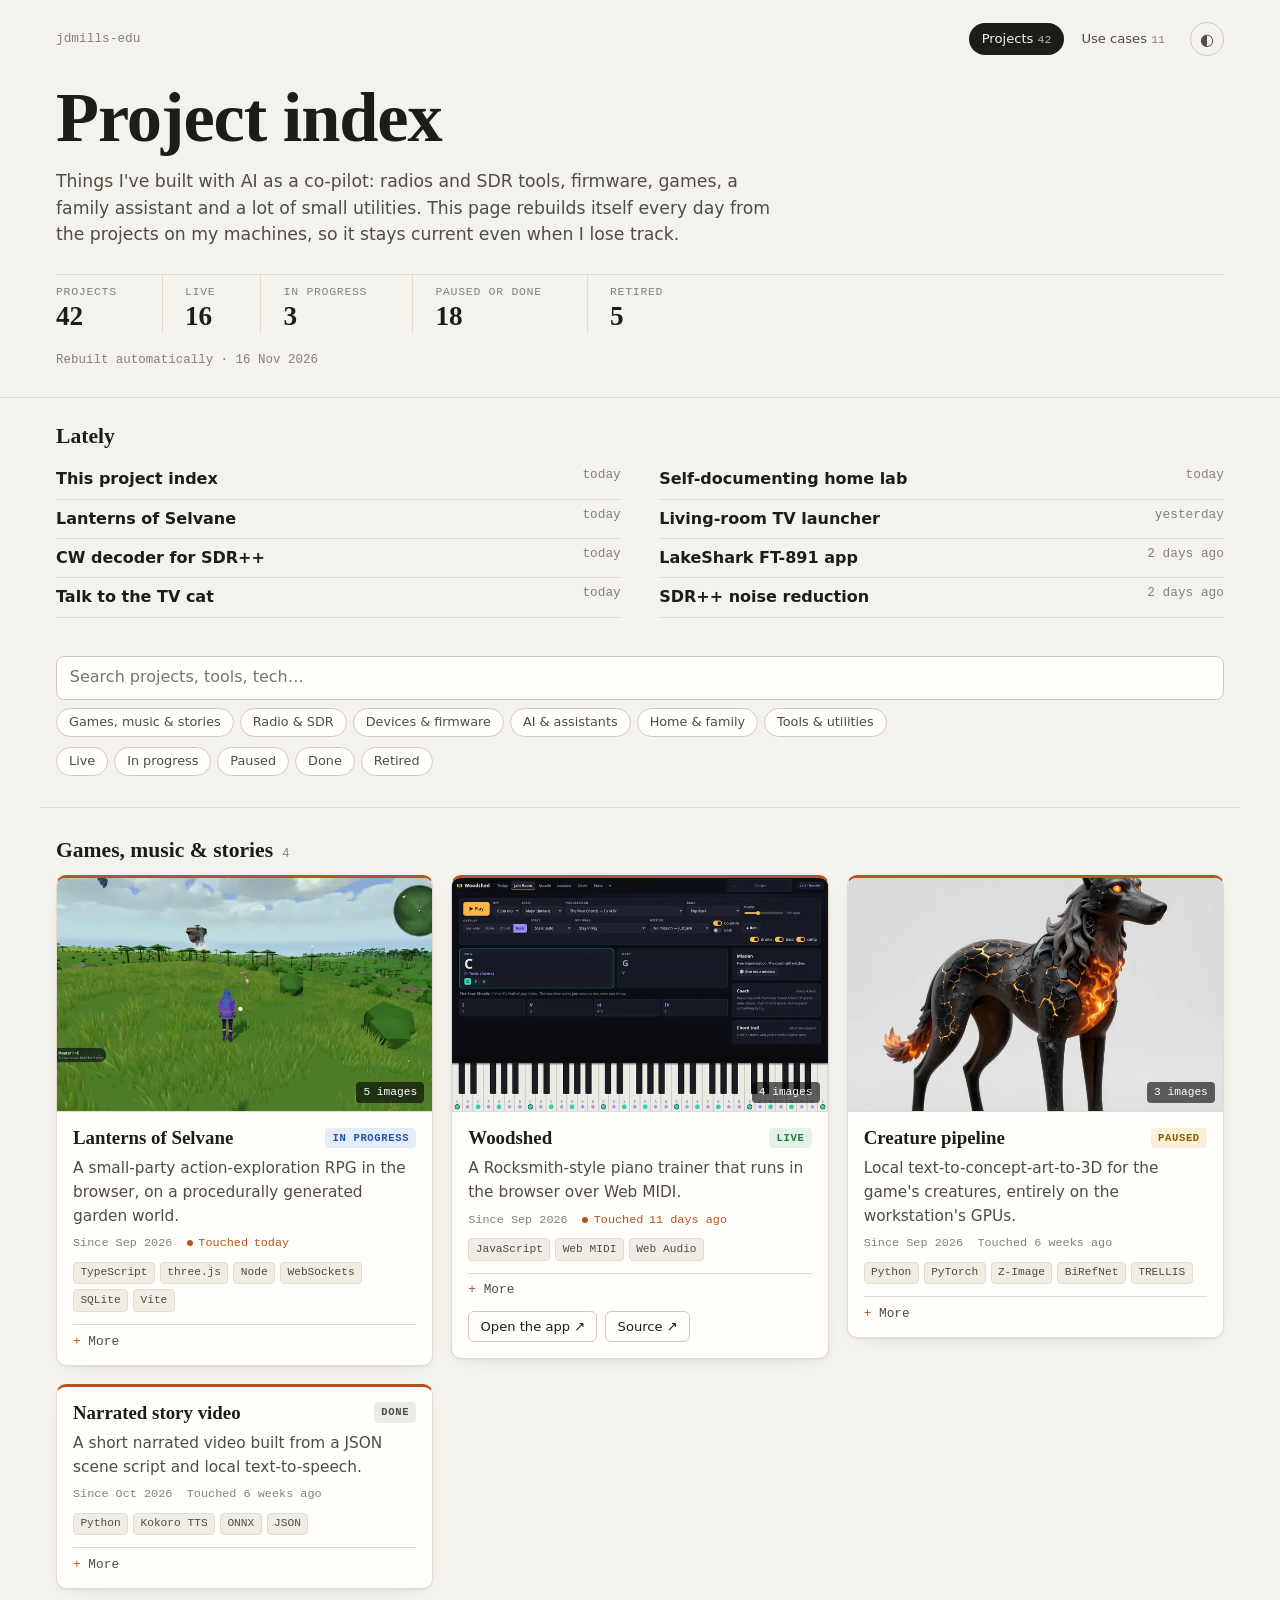
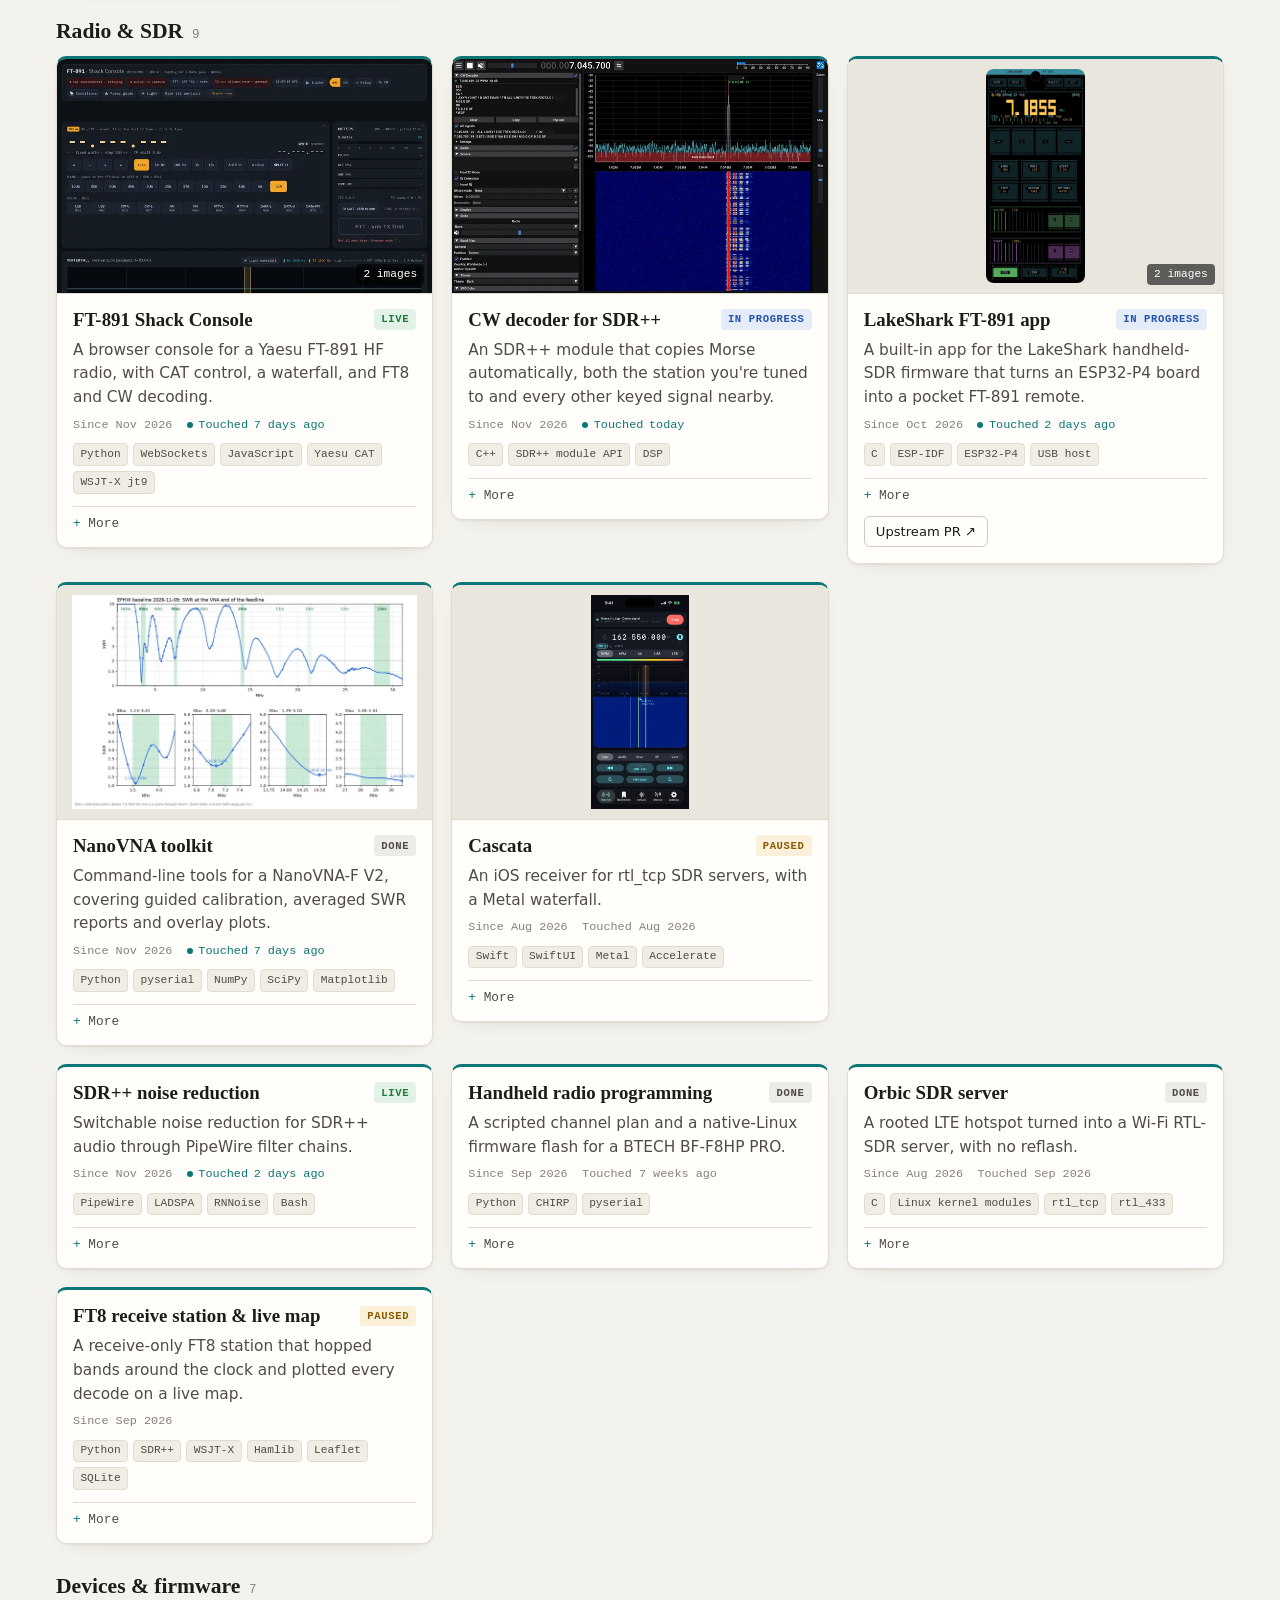
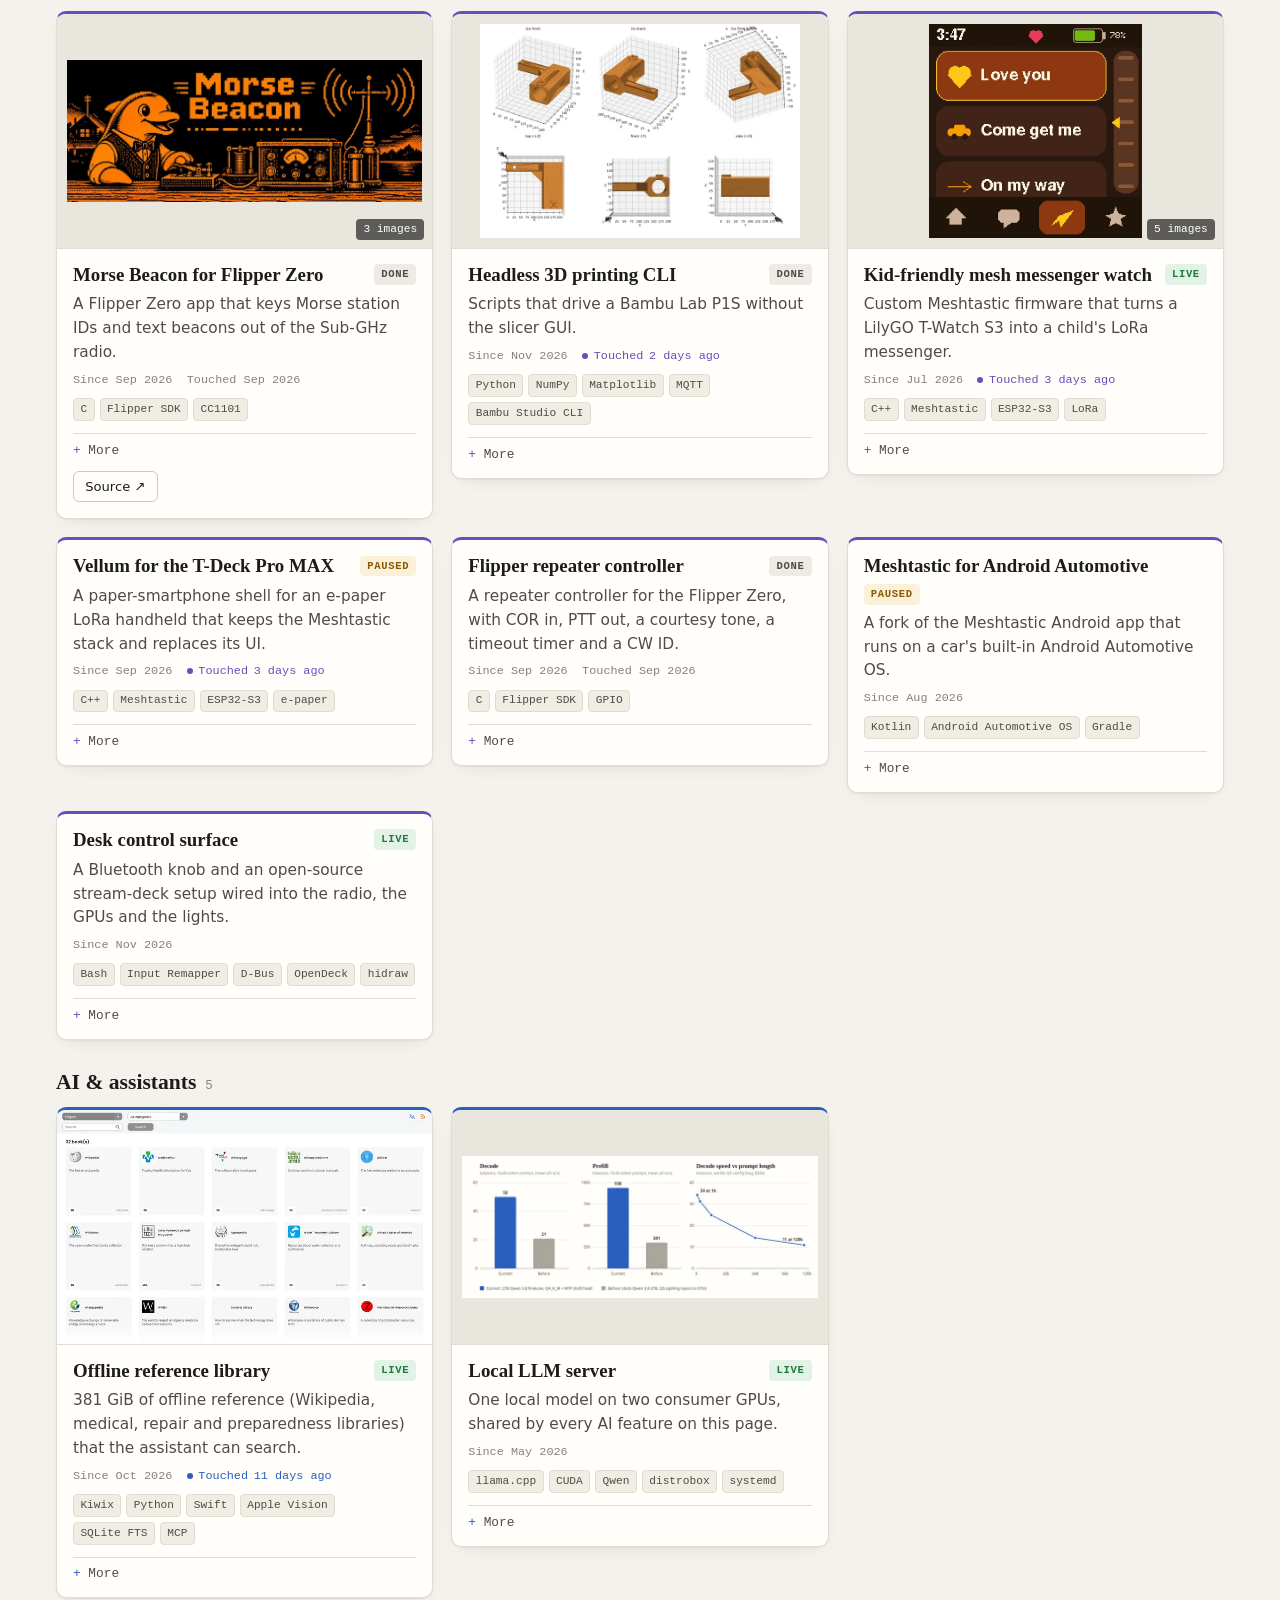
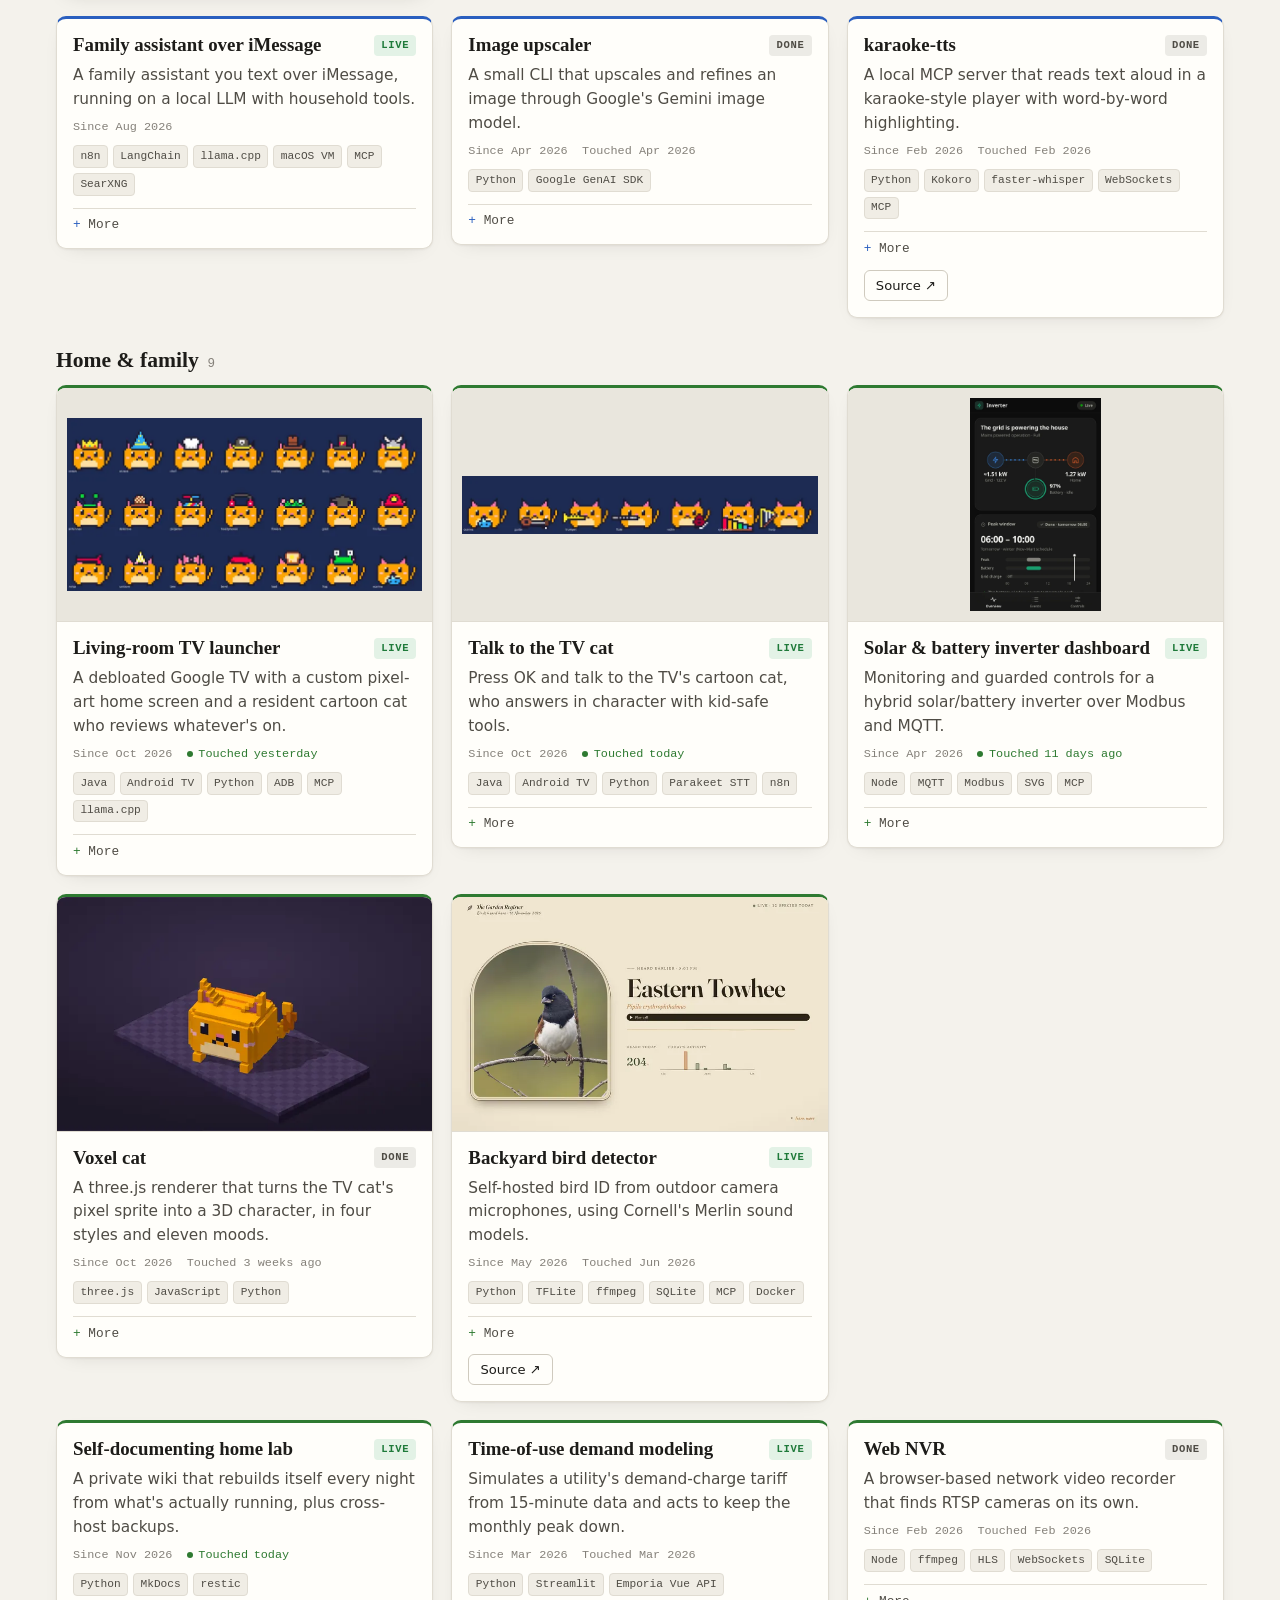
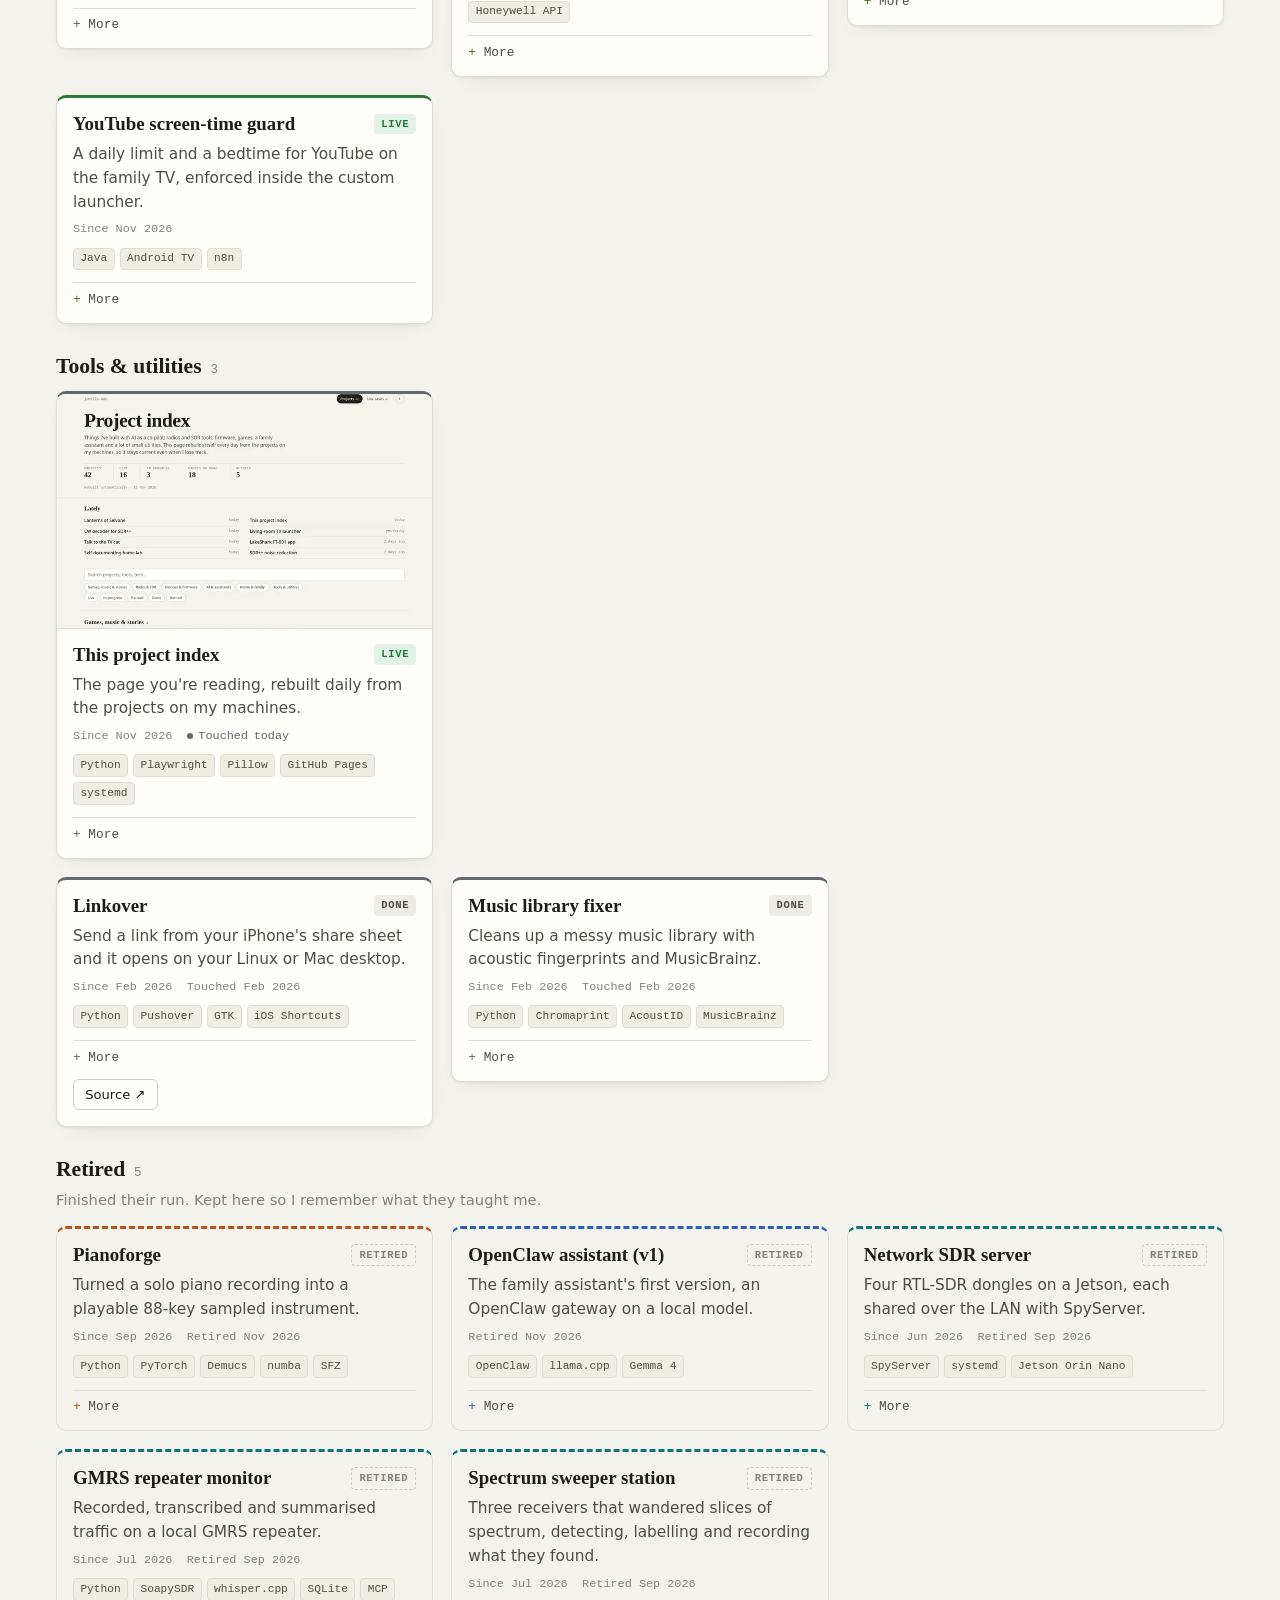
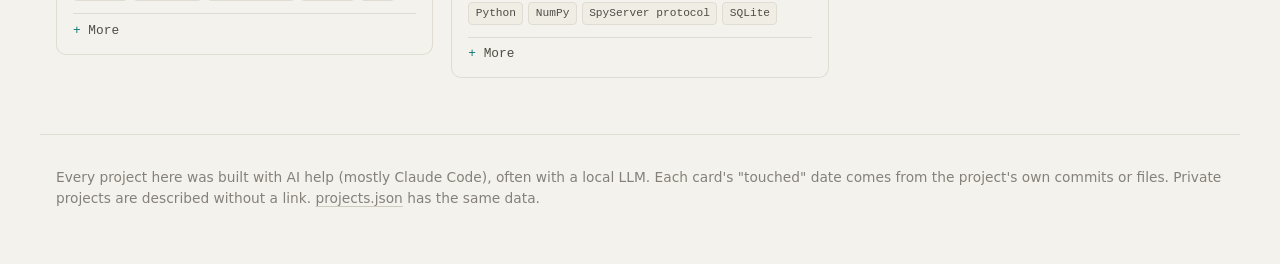
==== commit ffc644b3: "Update project index (2026-11-16)" ====
--- a/index.html
+++ b/index.html
@@ -9,14 +9,14 @@
 <meta property="og:description" content="Things I&#x27;ve built with AI as a co-pilot: radios and SDR tools, firmware, games, a family assistant and a lot of small utilities. This page rebuilds itself every day from the projects on my machines, so it stays current even when I lose track.">
 <meta property="og:image" content="https://jdmills-edu.github.io/shots/lanterns-of-selvane-1.webp">
 <link rel="icon" href="favicon.svg" type="image/svg+xml">
-<link rel="stylesheet" href="style.css?v=6b3c07c5">
+<link rel="stylesheet" href="style.css?v=20cc7142">
 <script>try{var t=localStorage.getItem('pi-theme');if(t)document.documentElement.dataset.theme=t}catch(e){}</script>
 </head>
 <body>
 <a class="skip" href="#projects">Skip to projects</a>
 <header class="masthead">
 <div class="wrap">
-<div class="topline"><span class="handle"><a href="https://github.com/jdmills-edu" rel="noopener">jdmills-edu</a></span><nav class="tabs" aria-label="Sections"><a href="index.html" aria-current="page">Projects <span class="n">42</span></a><a href="use-cases.html">Use cases <span class="n">47</span></a></nav><button type="button" class="theme" id="theme" aria-label="Toggle dark mode"><span aria-hidden="true">◐</span></button></div>
+<div class="topline"><span class="handle"><a href="https://github.com/jdmills-edu" rel="noopener">jdmills-edu</a></span><nav class="tabs" aria-label="Sections"><a href="index.html" aria-current="page">Projects <span class="n">42</span></a><a href="use-cases.html">Use cases <span class="n">11</span></a></nav><button type="button" class="theme" id="theme" aria-label="Toggle dark mode"><span aria-hidden="true">◐</span></button></div>
 <h1>Project index</h1>
 <p class="intro">Things I&#x27;ve built with AI as a co-pilot: radios and SDR tools, firmware, games, a family assistant and a lot of small utilities. This page rebuilds itself every day from the projects on my machines, so it stays current even when I lose track.</p>
 <dl class="stats">
@@ -29,7 +29,7 @@
 <p class="rebuilt">Rebuilt automatically · <time datetime="2026-11-16">16 Nov 2026</time></p>
 </div>
 </header>
-<section class="lately wrap" aria-labelledby="lately-h"><h2 id="lately-h">Lately</h2><ol><li><a href="#p-lanterns-of-selvane"><span class="l-title">Lanterns of Selvane</span><span class="l-when">today</span></a></li><li><a href="#p-sdrpp-cw"><span class="l-title">CW decoder for SDR++</span><span class="l-when">today</span></a></li><li><a href="#p-talk-to-the-cat"><span class="l-title">Talk to the TV cat</span><span class="l-when">today</span></a></li><li><a href="#p-home-lab"><span class="l-title">Self-documenting home lab</span><span class="l-when">today</span></a></li><li><a href="#p-project-index"><span class="l-title">This project index</span><span class="l-when">today</span></a></li><li><a href="#p-tv-launcher"><span class="l-title">Living-room TV launcher</span><span class="l-when">yesterday</span></a></li><li><a href="#p-lakeshark-ft891"><span class="l-title">LakeShark FT-891 app</span><span class="l-when">2 days ago</span></a></li><li><a href="#p-sdr-noise-reduction"><span class="l-title">SDR++ noise reduction</span><span class="l-when">2 days ago</span></a></li></ol></section>
+<section class="lately wrap" aria-labelledby="lately-h"><h2 id="lately-h">Lately</h2><ol><li><a href="#p-project-index"><span class="l-title">This project index</span><span class="l-when">today</span></a></li><li><a href="#p-lanterns-of-selvane"><span class="l-title">Lanterns of Selvane</span><span class="l-when">today</span></a></li><li><a href="#p-sdrpp-cw"><span class="l-title">CW decoder for SDR++</span><span class="l-when">today</span></a></li><li><a href="#p-talk-to-the-cat"><span class="l-title">Talk to the TV cat</span><span class="l-when">today</span></a></li><li><a href="#p-home-lab"><span class="l-title">Self-documenting home lab</span><span class="l-when">today</span></a></li><li><a href="#p-tv-launcher"><span class="l-title">Living-room TV launcher</span><span class="l-when">yesterday</span></a></li><li><a href="#p-lakeshark-ft891"><span class="l-title">LakeShark FT-891 app</span><span class="l-when">2 days ago</span></a></li><li><a href="#p-sdr-noise-reduction"><span class="l-title">SDR++ noise reduction</span><span class="l-when">2 days ago</span></a></li></ol></section>
 <nav class="filters wrap" aria-label="Filter projects">
 <label class="search"><span class="vh">Search projects</span><input type="search" id="q" placeholder="Search projects, tools, tech…" autocomplete="off"></label>
 <div class="chips" role="group" aria-label="Category"><button type="button" data-filter="category" data-value="play" aria-pressed="false">Games, music &amp; stories</button><button type="button" data-filter="category" data-value="radio" aria-pressed="false">Radio &amp; SDR</button><button type="button" data-filter="category" data-value="devices" aria-pressed="false">Devices &amp; firmware</button><button type="button" data-filter="category" data-value="ai" aria-pressed="false">AI &amp; assistants</button><button type="button" data-filter="category" data-value="home" aria-pressed="false">Home &amp; family</button><button type="button" data-filter="category" data-value="tools" aria-pressed="false">Tools &amp; utilities</button></div>
@@ -53,7 +53,7 @@
 <p class="meta"><span>Since Sep 2026</span><span class="fresh" title="Touched in the last two weeks">Touched <time datetime="2026-11-16">today</time></span></p>
 <ul class="stack"><li>TypeScript</li><li>three.js</li><li>Node</li><li>WebSockets</li><li>SQLite</li><li>Vite</li></ul>
 <details><summary>More</summary><div class="more"><p>Up to four players explore a seeded world with a 6 km radius, laid out in rings of biomes. Landmarks are placed so the next one is always visible on the horizon, and shelter comes from lore-rich shrines, the Lanterns, that you kindle rather than build. The pitch is <em>Phantasy Star Online × Breath of the Wild × Valheim × Tunic</em>.</p>
-<p>It&#x27;s TypeScript end to end: three.js in the browser, and a Node world server over WebSockets with SQLite. World generation is a pure, deterministic package that client and server share. Parties, companions, enemy tiers, radar, LODs and an asset viewer are all in. Since November an autonomous Claude Code loop works the backlog overnight. It playtests its own changes and opens pull requests for review in the morning.</p><p class="uc-links">Use cases: <a href="use-cases.html#u-bug-report-gists">One-key bug reports from inside a game, screenshots included</a>, <a href="use-cases.html#u-nightly-bot-runner">An overnight AI developer that needs my approval to merge</a></p><div class="strip"><button type="button" class="mini" data-gallery="[{&quot;src&quot;: &quot;shots/lanterns-of-selvane-1.webp&quot;, &quot;w&quot;: 1280, &quot;h&quot;: 720, &quot;caption&quot;: &quot;Midday in the meadow ring, with floating islands on the horizon&quot;}, {&quot;src&quot;: &quot;shots/lanterns-of-selvane-2.webp&quot;, &quot;w&quot;: 1280, &quot;h&quot;: 720, &quot;caption&quot;: &quot;The Heartwell&#x27;s beam at the centre of the world&quot;}, {&quot;src&quot;: &quot;shots/lanterns-of-selvane-3.webp&quot;, &quot;w&quot;: 1280, &quot;h&quot;: 720, &quot;caption&quot;: &quot;The canopy biome&quot;}, {&quot;src&quot;: &quot;shots/lanterns-of-selvane-4.webp&quot;, &quot;w&quot;: 1024, &quot;h&quot;: 1024, &quot;caption&quot;: &quot;A whole generated world (seed 1), biome rings from the centre out&quot;}, {&quot;src&quot;: &quot;shots/lanterns-of-selvane-5.webp&quot;, &quot;w&quot;: 1448, &quot;h&quot;: 1086, &quot;caption&quot;: &quot;Title art&quot;}]" data-index="0" aria-label="Midday in the meadow ring, with floating islands on the horizon"><img src="shots/lanterns-of-selvane-1-t.webp" alt="" loading="lazy" width="720" height="405"></button><button type="button" class="mini" data-gallery="[{&quot;src&quot;: &quot;shots/lanterns-of-selvane-1.webp&quot;, &quot;w&quot;: 1280, &quot;h&quot;: 720, &quot;caption&quot;: &quot;Midday in the meadow ring, with floating islands on the horizon&quot;}, {&quot;src&quot;: &quot;shots/lanterns-of-selvane-2.webp&quot;, &quot;w&quot;: 1280, &quot;h&quot;: 720, &quot;caption&quot;: &quot;The Heartwell&#x27;s beam at the centre of the world&quot;}, {&quot;src&quot;: &quot;shots/lanterns-of-selvane-3.webp&quot;, &quot;w&quot;: 1280, &quot;h&quot;: 720, &quot;caption&quot;: &quot;The canopy biome&quot;}, {&quot;src&quot;: &quot;shots/lanterns-of-selvane-4.webp&quot;, &quot;w&quot;: 1024, &quot;h&quot;: 1024, &quot;caption&quot;: &quot;A whole generated world (seed 1), biome rings from the centre out&quot;}, {&quot;src&quot;: &quot;shots/lanterns-of-selvane-5.webp&quot;, &quot;w&quot;: 1448, &quot;h&quot;: 1086, &quot;caption&quot;: &quot;Title art&quot;}]" data-index="1" aria-label="The Heartwell&#x27;s beam at the centre of the world"><img src="shots/lanterns-of-selvane-2-t.webp" alt="" loading="lazy" width="720" height="405"></button><button type="button" class="mini" data-gallery="[{&quot;src&quot;: &quot;shots/lanterns-of-selvane-1.webp&quot;, &quot;w&quot;: 1280, &quot;h&quot;: 720, &quot;caption&quot;: &quot;Midday in the meadow ring, with floating islands on the horizon&quot;}, {&quot;src&quot;: &quot;shots/lanterns-of-selvane-2.webp&quot;, &quot;w&quot;: 1280, &quot;h&quot;: 720, &quot;caption&quot;: &quot;The Heartwell&#x27;s beam at the centre of the world&quot;}, {&quot;src&quot;: &quot;shots/lanterns-of-selvane-3.webp&quot;, &quot;w&quot;: 1280, &quot;h&quot;: 720, &quot;caption&quot;: &quot;The canopy biome&quot;}, {&quot;src&quot;: &quot;shots/lanterns-of-selvane-4.webp&quot;, &quot;w&quot;: 1024, &quot;h&quot;: 1024, &quot;caption&quot;: &quot;A whole generated world (seed 1), biome rings from the centre out&quot;}, {&quot;src&quot;: &quot;shots/lanterns-of-selvane-5.webp&quot;, &quot;w&quot;: 1448, &quot;h&quot;: 1086, &quot;caption&quot;: &quot;Title art&quot;}]" data-index="2" aria-label="The canopy biome"><img src="shots/lanterns-of-selvane-3-t.webp" alt="" loading="lazy" width="720" height="405"></button><button type="button" class="mini" data-gallery="[{&quot;src&quot;: &quot;shots/lanterns-of-selvane-1.webp&quot;, &quot;w&quot;: 1280, &quot;h&quot;: 720, &quot;caption&quot;: &quot;Midday in the meadow ring, with floating islands on the horizon&quot;}, {&quot;src&quot;: &quot;shots/lanterns-of-selvane-2.webp&quot;, &quot;w&quot;: 1280, &quot;h&quot;: 720, &quot;caption&quot;: &quot;The Heartwell&#x27;s beam at the centre of the world&quot;}, {&quot;src&quot;: &quot;shots/lanterns-of-selvane-3.webp&quot;, &quot;w&quot;: 1280, &quot;h&quot;: 720, &quot;caption&quot;: &quot;The canopy biome&quot;}, {&quot;src&quot;: &quot;shots/lanterns-of-selvane-4.webp&quot;, &quot;w&quot;: 1024, &quot;h&quot;: 1024, &quot;caption&quot;: &quot;A whole generated world (seed 1), biome rings from the centre out&quot;}, {&quot;src&quot;: &quot;shots/lanterns-of-selvane-5.webp&quot;, &quot;w&quot;: 1448, &quot;h&quot;: 1086, &quot;caption&quot;: &quot;Title art&quot;}]" data-index="3" aria-label="A whole generated world (seed 1), biome rings from the centre out"><img src="shots/lanterns-of-selvane-4-t.webp" alt="" loading="lazy" width="720" height="720"></button><button type="button" class="mini" data-gallery="[{&quot;src&quot;: &quot;shots/lanterns-of-selvane-1.webp&quot;, &quot;w&quot;: 1280, &quot;h&quot;: 720, &quot;caption&quot;: &quot;Midday in the meadow ring, with floating islands on the horizon&quot;}, {&quot;src&quot;: &quot;shots/lanterns-of-selvane-2.webp&quot;, &quot;w&quot;: 1280, &quot;h&quot;: 720, &quot;caption&quot;: &quot;The Heartwell&#x27;s beam at the centre of the world&quot;}, {&quot;src&quot;: &quot;shots/lanterns-of-selvane-3.webp&quot;, &quot;w&quot;: 1280, &quot;h&quot;: 720, &quot;caption&quot;: &quot;The canopy biome&quot;}, {&quot;src&quot;: &quot;shots/lanterns-of-selvane-4.webp&quot;, &quot;w&quot;: 1024, &quot;h&quot;: 1024, &quot;caption&quot;: &quot;A whole generated world (seed 1), biome rings from the centre out&quot;}, {&quot;src&quot;: &quot;shots/lanterns-of-selvane-5.webp&quot;, &quot;w&quot;: 1448, &quot;h&quot;: 1086, &quot;caption&quot;: &quot;Title art&quot;}]" data-index="4" aria-label="Title art"><img src="shots/lanterns-of-selvane-5-t.webp" alt="" loading="lazy" width="720" height="540"></button></div></div></details>
+<p>It&#x27;s TypeScript end to end: three.js in the browser, and a Node world server over WebSockets with SQLite. World generation is a pure, deterministic package that client and server share. Parties, companions, enemy tiers, radar, LODs and an asset viewer are all in. Since November an autonomous Claude Code loop works the backlog overnight. It playtests its own changes and opens pull requests for review in the morning.</p><p class="uc-links">Use cases: <a href="use-cases.html#u-automating-development">Automating my own development</a></p><div class="strip"><button type="button" class="mini" data-gallery="[{&quot;src&quot;: &quot;shots/lanterns-of-selvane-1.webp&quot;, &quot;w&quot;: 1280, &quot;h&quot;: 720, &quot;caption&quot;: &quot;Midday in the meadow ring, with floating islands on the horizon&quot;}, {&quot;src&quot;: &quot;shots/lanterns-of-selvane-2.webp&quot;, &quot;w&quot;: 1280, &quot;h&quot;: 720, &quot;caption&quot;: &quot;The Heartwell&#x27;s beam at the centre of the world&quot;}, {&quot;src&quot;: &quot;shots/lanterns-of-selvane-3.webp&quot;, &quot;w&quot;: 1280, &quot;h&quot;: 720, &quot;caption&quot;: &quot;The canopy biome&quot;}, {&quot;src&quot;: &quot;shots/lanterns-of-selvane-4.webp&quot;, &quot;w&quot;: 1024, &quot;h&quot;: 1024, &quot;caption&quot;: &quot;A whole generated world (seed 1), biome rings from the centre out&quot;}, {&quot;src&quot;: &quot;shots/lanterns-of-selvane-5.webp&quot;, &quot;w&quot;: 1448, &quot;h&quot;: 1086, &quot;caption&quot;: &quot;Title art&quot;}]" data-index="0" aria-label="Midday in the meadow ring, with floating islands on the horizon"><img src="shots/lanterns-of-selvane-1-t.webp" alt="" loading="lazy" width="720" height="405"></button><button type="button" class="mini" data-gallery="[{&quot;src&quot;: &quot;shots/lanterns-of-selvane-1.webp&quot;, &quot;w&quot;: 1280, &quot;h&quot;: 720, &quot;caption&quot;: &quot;Midday in the meadow ring, with floating islands on the horizon&quot;}, {&quot;src&quot;: &quot;shots/lanterns-of-selvane-2.webp&quot;, &quot;w&quot;: 1280, &quot;h&quot;: 720, &quot;caption&quot;: &quot;The Heartwell&#x27;s beam at the centre of the world&quot;}, {&quot;src&quot;: &quot;shots/lanterns-of-selvane-3.webp&quot;, &quot;w&quot;: 1280, &quot;h&quot;: 720, &quot;caption&quot;: &quot;The canopy biome&quot;}, {&quot;src&quot;: &quot;shots/lanterns-of-selvane-4.webp&quot;, &quot;w&quot;: 1024, &quot;h&quot;: 1024, &quot;caption&quot;: &quot;A whole generated world (seed 1), biome rings from the centre out&quot;}, {&quot;src&quot;: &quot;shots/lanterns-of-selvane-5.webp&quot;, &quot;w&quot;: 1448, &quot;h&quot;: 1086, &quot;caption&quot;: &quot;Title art&quot;}]" data-index="1" aria-label="The Heartwell&#x27;s beam at the centre of the world"><img src="shots/lanterns-of-selvane-2-t.webp" alt="" loading="lazy" width="720" height="405"></button><button type="button" class="mini" data-gallery="[{&quot;src&quot;: &quot;shots/lanterns-of-selvane-1.webp&quot;, &quot;w&quot;: 1280, &quot;h&quot;: 720, &quot;caption&quot;: &quot;Midday in the meadow ring, with floating islands on the horizon&quot;}, {&quot;src&quot;: &quot;shots/lanterns-of-selvane-2.webp&quot;, &quot;w&quot;: 1280, &quot;h&quot;: 720, &quot;caption&quot;: &quot;The Heartwell&#x27;s beam at the centre of the world&quot;}, {&quot;src&quot;: &quot;shots/lanterns-of-selvane-3.webp&quot;, &quot;w&quot;: 1280, &quot;h&quot;: 720, &quot;caption&quot;: &quot;The canopy biome&quot;}, {&quot;src&quot;: &quot;shots/lanterns-of-selvane-4.webp&quot;, &quot;w&quot;: 1024, &quot;h&quot;: 1024, &quot;caption&quot;: &quot;A whole generated world (seed 1), biome rings from the centre out&quot;}, {&quot;src&quot;: &quot;shots/lanterns-of-selvane-5.webp&quot;, &quot;w&quot;: 1448, &quot;h&quot;: 1086, &quot;caption&quot;: &quot;Title art&quot;}]" data-index="2" aria-label="The canopy biome"><img src="shots/lanterns-of-selvane-3-t.webp" alt="" loading="lazy" width="720" height="405"></button><button type="button" class="mini" data-gallery="[{&quot;src&quot;: &quot;shots/lanterns-of-selvane-1.webp&quot;, &quot;w&quot;: 1280, &quot;h&quot;: 720, &quot;caption&quot;: &quot;Midday in the meadow ring, with floating islands on the horizon&quot;}, {&quot;src&quot;: &quot;shots/lanterns-of-selvane-2.webp&quot;, &quot;w&quot;: 1280, &quot;h&quot;: 720, &quot;caption&quot;: &quot;The Heartwell&#x27;s beam at the centre of the world&quot;}, {&quot;src&quot;: &quot;shots/lanterns-of-selvane-3.webp&quot;, &quot;w&quot;: 1280, &quot;h&quot;: 720, &quot;caption&quot;: &quot;The canopy biome&quot;}, {&quot;src&quot;: &quot;shots/lanterns-of-selvane-4.webp&quot;, &quot;w&quot;: 1024, &quot;h&quot;: 1024, &quot;caption&quot;: &quot;A whole generated world (seed 1), biome rings from the centre out&quot;}, {&quot;src&quot;: &quot;shots/lanterns-of-selvane-5.webp&quot;, &quot;w&quot;: 1448, &quot;h&quot;: 1086, &quot;caption&quot;: &quot;Title art&quot;}]" data-index="3" aria-label="A whole generated world (seed 1), biome rings from the centre out"><img src="shots/lanterns-of-selvane-4-t.webp" alt="" loading="lazy" width="720" height="720"></button><button type="button" class="mini" data-gallery="[{&quot;src&quot;: &quot;shots/lanterns-of-selvane-1.webp&quot;, &quot;w&quot;: 1280, &quot;h&quot;: 720, &quot;caption&quot;: &quot;Midday in the meadow ring, with floating islands on the horizon&quot;}, {&quot;src&quot;: &quot;shots/lanterns-of-selvane-2.webp&quot;, &quot;w&quot;: 1280, &quot;h&quot;: 720, &quot;caption&quot;: &quot;The Heartwell&#x27;s beam at the centre of the world&quot;}, {&quot;src&quot;: &quot;shots/lanterns-of-selvane-3.webp&quot;, &quot;w&quot;: 1280, &quot;h&quot;: 720, &quot;caption&quot;: &quot;The canopy biome&quot;}, {&quot;src&quot;: &quot;shots/lanterns-of-selvane-4.webp&quot;, &quot;w&quot;: 1024, &quot;h&quot;: 1024, &quot;caption&quot;: &quot;A whole generated world (seed 1), biome rings from the centre out&quot;}, {&quot;src&quot;: &quot;shots/lanterns-of-selvane-5.webp&quot;, &quot;w&quot;: 1448, &quot;h&quot;: 1086, &quot;caption&quot;: &quot;Title art&quot;}]" data-index="4" aria-label="Title art"><img src="shots/lanterns-of-selvane-5-t.webp" alt="" loading="lazy" width="720" height="540"></button></div></div></details>
 
 </div></article>
 <article class="card cat-play has-thumb" id="p-woodshed" data-category="play" data-status="live" data-search="woodshed a rocksmith-style piano trainer that runs in the browser over web midi. plug in a midi keyboard and jam with a backing band in the jam room (band styles, missions, a coach,
@@ -77,12 +77,12 @@
 subject with birefnet, and lifts the best views into textured 3d meshes with trellis. each species
 gets several style passes (classic, fern, faceted, woolly…) to choose from before modelling.
  python pytorch z-image birefnet trellis">
-<button class="thumb fit-cover" type="button" data-gallery="[{&quot;src&quot;: &quot;shots/creature-pipeline-1.webp&quot;, &quot;w&quot;: 1024, &quot;h&quot;: 1024, &quot;caption&quot;: &quot;Concept pass for a cinder hound&quot;}, {&quot;src&quot;: &quot;shots/creature-pipeline-2.webp&quot;, &quot;w&quot;: 1024, &quot;h&quot;: 1024, &quot;caption&quot;: &quot;A tuftling, fern variant&quot;}]" aria-label="View images of Creature pipeline"><img src="shots/creature-pipeline-1-t.webp" alt="Concept pass for a cinder hound" width="720" height="720" loading="lazy" decoding="async"><span class="thumb-count">2 images</span></button><div class="card-body">
+<button class="thumb fit-cover" type="button" data-gallery="[{&quot;src&quot;: &quot;shots/creature-pipeline-1.webp&quot;, &quot;w&quot;: 1024, &quot;h&quot;: 1024, &quot;caption&quot;: &quot;Concept pass for a cinder hound&quot;}, {&quot;src&quot;: &quot;shots/creature-pipeline-2.webp&quot;, &quot;w&quot;: 1024, &quot;h&quot;: 1024, &quot;caption&quot;: &quot;A tuftling, fern variant&quot;}, {&quot;src&quot;: &quot;shots/creature-pipeline-3.webp&quot;, &quot;w&quot;: 1024, &quot;h&quot;: 1024, &quot;caption&quot;: &quot;A stiltwalker, fern variant&quot;}]" aria-label="View images of Creature pipeline"><img src="shots/creature-pipeline-1-t.webp" alt="Concept pass for a cinder hound" width="720" height="720" loading="lazy" decoding="async"><span class="thumb-count">3 images</span></button><div class="card-body">
 <div class="card-head"><h3><a href="#p-creature-pipeline">Creature pipeline</a></h3><span class="status s-paused">Paused</span></div>
 <p class="tagline">Local text-to-concept-art-to-3D for the game&#x27;s creatures, entirely on the workstation&#x27;s GPUs.</p>
 <p class="meta"><span>Since Sep 2026</span><span>Touched <time datetime="2026-09-30">6 weeks ago</time></span></p>
 <ul class="stack"><li>Python</li><li>PyTorch</li><li>Z-Image</li><li>BiRefNet</li><li>TRELLIS</li></ul>
-<details><summary>More</summary><div class="more"><p>A batch pipeline that writes concept sheets for each creature with an open image model, cuts out the subject with BiRefNet, and lifts the best views into textured 3D meshes with TRELLIS. Each species gets several style passes (classic, fern, faceted, woolly…) to choose from before modelling.</p><div class="strip"><button type="button" class="mini" data-gallery="[{&quot;src&quot;: &quot;shots/creature-pipeline-1.webp&quot;, &quot;w&quot;: 1024, &quot;h&quot;: 1024, &quot;caption&quot;: &quot;Concept pass for a cinder hound&quot;}, {&quot;src&quot;: &quot;shots/creature-pipeline-2.webp&quot;, &quot;w&quot;: 1024, &quot;h&quot;: 1024, &quot;caption&quot;: &quot;A tuftling, fern variant&quot;}]" data-index="0" aria-label="Concept pass for a cinder hound"><img src="shots/creature-pipeline-1-t.webp" alt="" loading="lazy" width="720" height="720"></button><button type="button" class="mini" data-gallery="[{&quot;src&quot;: &quot;shots/creature-pipeline-1.webp&quot;, &quot;w&quot;: 1024, &quot;h&quot;: 1024, &quot;caption&quot;: &quot;Concept pass for a cinder hound&quot;}, {&quot;src&quot;: &quot;shots/creature-pipeline-2.webp&quot;, &quot;w&quot;: 1024, &quot;h&quot;: 1024, &quot;caption&quot;: &quot;A tuftling, fern variant&quot;}]" data-index="1" aria-label="A tuftling, fern variant"><img src="shots/creature-pipeline-2-t.webp" alt="" loading="lazy" width="720" height="720"></button></div></div></details>
+<details><summary>More</summary><div class="more"><p>A batch pipeline that writes concept sheets for each creature with an open image model, cuts out the subject with BiRefNet, and lifts the best views into textured 3D meshes with TRELLIS. Each species gets several style passes (classic, fern, faceted, woolly…) to choose from before modelling.</p><div class="strip"><button type="button" class="mini" data-gallery="[{&quot;src&quot;: &quot;shots/creature-pipeline-1.webp&quot;, &quot;w&quot;: 1024, &quot;h&quot;: 1024, &quot;caption&quot;: &quot;Concept pass for a cinder hound&quot;}, {&quot;src&quot;: &quot;shots/creature-pipeline-2.webp&quot;, &quot;w&quot;: 1024, &quot;h&quot;: 1024, &quot;caption&quot;: &quot;A tuftling, fern variant&quot;}, {&quot;src&quot;: &quot;shots/creature-pipeline-3.webp&quot;, &quot;w&quot;: 1024, &quot;h&quot;: 1024, &quot;caption&quot;: &quot;A stiltwalker, fern variant&quot;}]" data-index="0" aria-label="Concept pass for a cinder hound"><img src="shots/creature-pipeline-1-t.webp" alt="" loading="lazy" width="720" height="720"></button><button type="button" class="mini" data-gallery="[{&quot;src&quot;: &quot;shots/creature-pipeline-1.webp&quot;, &quot;w&quot;: 1024, &quot;h&quot;: 1024, &quot;caption&quot;: &quot;Concept pass for a cinder hound&quot;}, {&quot;src&quot;: &quot;shots/creature-pipeline-2.webp&quot;, &quot;w&quot;: 1024, &quot;h&quot;: 1024, &quot;caption&quot;: &quot;A tuftling, fern variant&quot;}, {&quot;src&quot;: &quot;shots/creature-pipeline-3.webp&quot;, &quot;w&quot;: 1024, &quot;h&quot;: 1024, &quot;caption&quot;: &quot;A stiltwalker, fern variant&quot;}]" data-index="1" aria-label="A tuftling, fern variant"><img src="shots/creature-pipeline-2-t.webp" alt="" loading="lazy" width="720" height="720"></button><button type="button" class="mini" data-gallery="[{&quot;src&quot;: &quot;shots/creature-pipeline-1.webp&quot;, &quot;w&quot;: 1024, &quot;h&quot;: 1024, &quot;caption&quot;: &quot;Concept pass for a cinder hound&quot;}, {&quot;src&quot;: &quot;shots/creature-pipeline-2.webp&quot;, &quot;w&quot;: 1024, &quot;h&quot;: 1024, &quot;caption&quot;: &quot;A tuftling, fern variant&quot;}, {&quot;src&quot;: &quot;shots/creature-pipeline-3.webp&quot;, &quot;w&quot;: 1024, &quot;h&quot;: 1024, &quot;caption&quot;: &quot;A stiltwalker, fern variant&quot;}]" data-index="2" aria-label="A stiltwalker, fern variant"><img src="shots/creature-pipeline-3-t.webp" alt="" loading="lazy" width="720" height="720"></button></div></div></details>
 
 </div></article></div><div class="grid"><article class="card cat-play" id="p-story-video" data-category="play" data-status="done" data-search="narrated story video a short narrated video built from a json scene script and local text-to-speech. each scene in a json script lists its lines. kokoro voices every line separately and trims its silence,
 and the build lays out the film&#x27;s whole timeline, so captions and animation cues land exactly on the
@@ -109,7 +109,7 @@
 <p class="meta"><span>Since Nov 2026</span><span class="fresh" title="Touched in the last two weeks">Touched <time datetime="2026-11-09">7 days ago</time></span></p>
 <ul class="stack"><li>Python</li><li>WebSockets</li><li>JavaScript</li><li>Yaesu CAT</li><li>WSJT-X jt9</li></ul>
 <details><summary>More</summary><div class="more"><p>It talks to the radio through a DigiRig Mobile interface. A beginner-friendly Simple view sits beside a Pro view with every CAT control, meters and a live waterfall. It decodes FT8 with WSJT-X&#x27;s jt9, and decodes Morse with automatic pitch and speed, giving each transmitter its own line.</p>
-<p>It knows which frequencies each US licence class may use (47 CFR §97.301/305/307), estimates RF exposure from FCC OET 65 duty factors, and shows band conditions from NOAA and ionosonde data. It&#x27;s receive-only by default, and a Bluetooth knob can tune the VFO.</p><p class="uc-links">Use cases: <a href="use-cases.html#u-console-mic-fallback">The radio console that started listening to the room</a>, <a href="use-cases.html#u-transmit-safe-console">Building a transmit-capable radio console without ever transmitting</a></p><div class="strip"><button type="button" class="mini" data-gallery="[{&quot;src&quot;: &quot;shots/ft891-console-1.webp&quot;, &quot;w&quot;: 1440, &quot;h&quot;: 900, &quot;caption&quot;: &quot;The Pro view, with every CAT control, meters and the waterfall (radio off, placeholder callsign)&quot;}, {&quot;src&quot;: &quot;shots/ft891-console-2.webp&quot;, &quot;w&quot;: 1440, &quot;h&quot;: 900, &quot;caption&quot;: &quot;The Simple view for new operators (radio off, placeholder callsign)&quot;}]" data-index="0" aria-label="The Pro view, with every CAT control, meters and the waterfall (radio off, placeholder callsign)"><img src="shots/ft891-console-1-t.webp" alt="" loading="lazy" width="720" height="450"></button><button type="button" class="mini" data-gallery="[{&quot;src&quot;: &quot;shots/ft891-console-1.webp&quot;, &quot;w&quot;: 1440, &quot;h&quot;: 900, &quot;caption&quot;: &quot;The Pro view, with every CAT control, meters and the waterfall (radio off, placeholder callsign)&quot;}, {&quot;src&quot;: &quot;shots/ft891-console-2.webp&quot;, &quot;w&quot;: 1440, &quot;h&quot;: 900, &quot;caption&quot;: &quot;The Simple view for new operators (radio off, placeholder callsign)&quot;}]" data-index="1" aria-label="The Simple view for new operators (radio off, placeholder callsign)"><img src="shots/ft891-console-2-t.webp" alt="" loading="lazy" width="720" height="450"></button></div></div></details>
+<p>It knows which frequencies each US licence class may use (47 CFR §97.301/305/307), estimates RF exposure from FCC OET 65 duty factors, and shows band conditions from NOAA and ionosonde data. It&#x27;s receive-only by default, and a Bluetooth knob can tune the VFO.</p><p class="uc-links">Use cases: <a href="use-cases.html#u-safe-radio-software">Radio software that can&#x27;t transmit by accident</a></p><div class="strip"><button type="button" class="mini" data-gallery="[{&quot;src&quot;: &quot;shots/ft891-console-1.webp&quot;, &quot;w&quot;: 1440, &quot;h&quot;: 900, &quot;caption&quot;: &quot;The Pro view, with every CAT control, meters and the waterfall (radio off, placeholder callsign)&quot;}, {&quot;src&quot;: &quot;shots/ft891-console-2.webp&quot;, &quot;w&quot;: 1440, &quot;h&quot;: 900, &quot;caption&quot;: &quot;The Simple view for new operators (radio off, placeholder callsign)&quot;}]" data-index="0" aria-label="The Pro view, with every CAT control, meters and the waterfall (radio off, placeholder callsign)"><img src="shots/ft891-console-1-t.webp" alt="" loading="lazy" width="720" height="450"></button><button type="button" class="mini" data-gallery="[{&quot;src&quot;: &quot;shots/ft891-console-1.webp&quot;, &quot;w&quot;: 1440, &quot;h&quot;: 900, &quot;caption&quot;: &quot;The Pro view, with every CAT control, meters and the waterfall (radio off, placeholder callsign)&quot;}, {&quot;src&quot;: &quot;shots/ft891-console-2.webp&quot;, &quot;w&quot;: 1440, &quot;h&quot;: 900, &quot;caption&quot;: &quot;The Simple view for new operators (radio off, placeholder callsign)&quot;}]" data-index="1" aria-label="The Simple view for new operators (radio off, placeholder callsign)"><img src="shots/ft891-console-2-t.webp" alt="" loading="lazy" width="720" height="450"></button></div></div></details>
 
 </div></article>
 <article class="card cat-radio has-thumb" id="p-sdrpp-cw" data-category="radio" data-status="active" data-search="cw decoder for sdr++ an sdr++ module that copies morse automatically, both the station you&#x27;re tuned to and every other keyed signal nearby. it&#x27;s a c++ port of the shack console&#x27;s decoder: automatic pitch and speed, a false-lock guard, and a
@@ -123,8 +123,22 @@
 <p class="tagline">An SDR++ module that copies Morse automatically, both the station you&#x27;re tuned to and every other keyed signal nearby.</p>
 <p class="meta"><span>Since Nov 2026</span><span class="fresh" title="Touched in the last two weeks">Touched <time datetime="2026-11-16">today</time></span></p>
 <ul class="stack"><li>C++</li><li>SDR++ module API</li><li>DSP</li></ul>
-<details><summary>More</summary><div class="more"><p>It&#x27;s a C++ port of the shack console&#x27;s decoder: automatic pitch and speed, a false-lock guard, and a phase-slope trick that starts a new line for each transmitter, each at its own speed. Decoded text is split into words and annotated (Q-codes, prosigns, signal reports, grid squares with distance, POTA/SOTA references, callsign prefixes), with optional callbook lookups. Nothing like it existed for SDR++ on Linux.</p><p class="uc-links">Use cases: <a href="use-cases.html#u-cw-agc-howl">The CW &quot;noise&quot; that was really the AGC</a></p></div></details>
-
+<details><summary>More</summary><div class="more"><p>It&#x27;s a C++ port of the shack console&#x27;s decoder: automatic pitch and speed, a false-lock guard, and a phase-slope trick that starts a new line for each transmitter, each at its own speed. Decoded text is split into words and annotated (Q-codes, prosigns, signal reports, grid squares with distance, POTA/SOTA references, callsign prefixes), with optional callbook lookups. Nothing like it existed for SDR++ on Linux.</p><p class="uc-links">Use cases: <a href="use-cases.html#u-safe-radio-software">Radio software that can&#x27;t transmit by accident</a></p></div></details>
+
+</div></article>
+<article class="card cat-radio has-thumb" id="p-lakeshark-ft891" data-category="radio" data-status="active" data-search="lakeshark ft-891 app a built-in app for the lakeshark handheld-sdr firmware that turns an esp32-p4 board into a pocket ft-891 remote. lakeshark is community firmware for esp32-p4 handhelds. this app adds a usb-host driver for the
+radio&#x27;s cat port and sound card, a rigctld-compatible server, and big-button rig/link screens, and it
+feeds the radio&#x27;s audio into lakeshark&#x27;s ft8 decoder. it replaced an earlier standalone-firmware
+attempt and is still in progress. along the way: an upstream fix so the rtl-sdr blog v4&#x27;s usb strings
+are read in full, which unlocks its hf mode.
+ c esp-idf esp32-p4 usb host">
+<button class="thumb fit-contain" type="button" data-gallery="[{&quot;src&quot;: &quot;shots/lakeshark-ft891-1.webp&quot;, &quot;w&quot;: 540, &quot;h&quot;: 1168, &quot;caption&quot;: &quot;The RIG page in LakeShark&#x27;s simulator, tuned to 40 m LSB&quot;}, {&quot;src&quot;: &quot;shots/lakeshark-ft891-2.webp&quot;, &quot;w&quot;: 540, &quot;h&quot;: 1168, &quot;caption&quot;: &quot;The same page in CW mode&quot;}]" aria-label="View images of LakeShark FT-891 app"><img src="shots/lakeshark-ft891-1-t.webp" alt="The RIG page in LakeShark&#x27;s simulator, tuned to 40 m LSB" width="540" height="1168" loading="lazy" decoding="async"><span class="thumb-count">2 images</span></button><div class="card-body">
+<div class="card-head"><h3><a href="#p-lakeshark-ft891">LakeShark FT-891 app</a></h3><span class="status s-active">In progress</span></div>
+<p class="tagline">A built-in app for the LakeShark handheld-SDR firmware that turns an ESP32-P4 board into a pocket FT-891 remote.</p>
+<p class="meta"><span>Since Oct 2026</span><span class="fresh" title="Touched in the last two weeks">Touched <time datetime="2026-11-14">2 days ago</time></span></p>
+<ul class="stack"><li>C</li><li>ESP-IDF</li><li>ESP32-P4</li><li>USB host</li></ul>
+<details><summary>More</summary><div class="more"><p>LakeShark is community firmware for ESP32-P4 handhelds. This app adds a USB-host driver for the radio&#x27;s CAT port and sound card, a rigctld-compatible server, and big-button RIG/LINK screens, and it feeds the radio&#x27;s audio into LakeShark&#x27;s FT8 decoder. It replaced an earlier standalone-firmware attempt and is still in progress. Along the way: an upstream fix so the RTL-SDR Blog V4&#x27;s USB strings are read in full, which unlocks its HF mode.</p><p class="credit">Builds on <a href="https://github.com/SAMS0N1TE/LakeShark" rel="noopener">LakeShark by SAMS0N1TE</a>.</p><p class="uc-links">Use cases: <a href="use-cases.html#u-safe-radio-software">Radio software that can&#x27;t transmit by accident</a>, <a href="use-cases.html#u-embedded-bring-up">Bringing up and rescuing small embedded boards</a></p><div class="strip"><button type="button" class="mini" data-gallery="[{&quot;src&quot;: &quot;shots/lakeshark-ft891-1.webp&quot;, &quot;w&quot;: 540, &quot;h&quot;: 1168, &quot;caption&quot;: &quot;The RIG page in LakeShark&#x27;s simulator, tuned to 40 m LSB&quot;}, {&quot;src&quot;: &quot;shots/lakeshark-ft891-2.webp&quot;, &quot;w&quot;: 540, &quot;h&quot;: 1168, &quot;caption&quot;: &quot;The same page in CW mode&quot;}]" data-index="0" aria-label="The RIG page in LakeShark&#x27;s simulator, tuned to 40 m LSB"><img src="shots/lakeshark-ft891-1-t.webp" alt="" loading="lazy" width="540" height="1168"></button><button type="button" class="mini" data-gallery="[{&quot;src&quot;: &quot;shots/lakeshark-ft891-1.webp&quot;, &quot;w&quot;: 540, &quot;h&quot;: 1168, &quot;caption&quot;: &quot;The RIG page in LakeShark&#x27;s simulator, tuned to 40 m LSB&quot;}, {&quot;src&quot;: &quot;shots/lakeshark-ft891-2.webp&quot;, &quot;w&quot;: 540, &quot;h&quot;: 1168, &quot;caption&quot;: &quot;The same page in CW mode&quot;}]" data-index="1" aria-label="The same page in CW mode"><img src="shots/lakeshark-ft891-2-t.webp" alt="" loading="lazy" width="540" height="1168"></button></div></div></details>
+<p class="links"><a href="https://github.com/SAMS0N1TE/LakeShark/pull/24" rel="noopener">Upstream PR<span aria-hidden="true"> ↗</span></a></p>
 </div></article>
 <article class="card cat-radio has-thumb" id="p-nanovna-toolkit" data-category="radio" data-status="done" data-search="nanovna toolkit command-line tools for a nanovna-f v2, covering guided calibration, averaged swr reports and overlay plots. it measures swr and impedance across the hf bands or at spot frequencies, runs software-corrected
 high-resolution sweeps above 7.6 mhz, captures the lcd, and overlays runs for before-and-after
@@ -135,23 +149,22 @@
 <p class="tagline">Command-line tools for a NanoVNA-F V2, covering guided calibration, averaged SWR reports and overlay plots.</p>
 <p class="meta"><span>Since Nov 2026</span><span class="fresh" title="Touched in the last two weeks">Touched <time datetime="2026-11-09">7 days ago</time></span></p>
 <ul class="stack"><li>Python</li><li>pyserial</li><li>NumPy</li><li>SciPy</li><li>Matplotlib</li></ul>
-<details><summary>More</summary><div class="more"><p>It measures SWR and impedance across the HF bands or at spot frequencies, runs software-corrected high-resolution sweeps above 7.6 MHz, captures the LCD, and overlays runs for before-and-after antenna comparisons.</p><p class="uc-links">Use cases: <a href="use-cases.html#u-vna-unlabeled-cal">Measuring an antenna with unlabelled calibration parts</a></p></div></details>
-
-</div></article></div><div class="grid"><article class="card cat-radio" id="p-lakeshark-ft891" data-category="radio" data-status="active" data-search="lakeshark ft-891 app a built-in app for the lakeshark handheld-sdr firmware that turns an esp32-p4 board into a pocket ft-891 remote. lakeshark is community firmware for esp32-p4 handhelds. this app adds a usb-host driver for the
-radio&#x27;s cat port and sound card, a rigctld-compatible server, and big-button rig/link screens, and it
-feeds the radio&#x27;s audio into lakeshark&#x27;s ft8 decoder. it replaced an earlier standalone-firmware
-attempt and is still in progress. along the way: an upstream fix so the rtl-sdr blog v4&#x27;s usb strings
-are read in full, which unlocks its hf mode.
- c esp-idf esp32-p4 usb host">
-<div class="card-body">
-<div class="card-head"><h3><a href="#p-lakeshark-ft891">LakeShark FT-891 app</a></h3><span class="status s-active">In progress</span></div>
-<p class="tagline">A built-in app for the LakeShark handheld-SDR firmware that turns an ESP32-P4 board into a pocket FT-891 remote.</p>
-<p class="meta"><span>Since Oct 2026</span><span class="fresh" title="Touched in the last two weeks">Touched <time datetime="2026-11-14">2 days ago</time></span></p>
-<ul class="stack"><li>C</li><li>ESP-IDF</li><li>ESP32-P4</li><li>USB host</li></ul>
-<details><summary>More</summary><div class="more"><p>LakeShark is community firmware for ESP32-P4 handhelds. This app adds a USB-host driver for the radio&#x27;s CAT port and sound card, a rigctld-compatible server, and big-button RIG/LINK screens, and it feeds the radio&#x27;s audio into LakeShark&#x27;s FT8 decoder. It replaced an earlier standalone-firmware attempt and is still in progress. Along the way: an upstream fix so the RTL-SDR Blog V4&#x27;s USB strings are read in full, which unlocks its HF mode.</p><p class="credit">Builds on <a href="https://github.com/SAMS0N1TE/LakeShark" rel="noopener">LakeShark by SAMS0N1TE</a>.</p><p class="uc-links">Use cases: <a href="use-cases.html#u-serial-port-reset-loop">The &quot;boot loop&quot; that was my own serial console</a>, <a href="use-cases.html#u-carrier-waiting">Two different reasons for &quot;CARRIER: WAITING&quot;</a>, <a href="use-cases.html#u-ft8-stale-clock">&quot;No FT8 signals&quot; was really a stale clock</a>, <a href="use-cases.html#u-one-off-formatter-firmware">Writing a throwaway firmware just to format an SD card</a>, <a href="use-cases.html#u-mcu-card-reader">Turning a microcontroller into a USB card reader</a></p></div></details>
-<p class="links"><a href="https://github.com/SAMS0N1TE/LakeShark/pull/24" rel="noopener">Upstream PR<span aria-hidden="true"> ↗</span></a></p>
-</div></article>
-<article class="card cat-radio" id="p-sdr-noise-reduction" data-category="radio" data-status="live" data-search="sdr++ noise reduction switchable noise reduction for sdr++ audio through pipewire filter chains. the routing changes with the mode: rnnoise for voice, a spectral denoiser for am, and nothing for cw,
+<details><summary>More</summary><div class="more"><p>It measures SWR and impedance across the HF bands or at spot frequencies, runs software-corrected high-resolution sweeps above 7.6 MHz, captures the LCD, and overlays runs for before-and-after antenna comparisons.</p><p class="uc-links">Use cases: <a href="use-cases.html#u-sdr-signals-and-noise">Software-defined radio, from receivers to noise hunts</a></p></div></details>
+
+</div></article>
+<article class="card cat-radio has-thumb" id="p-cascata" data-category="radio" data-status="paused" data-search="cascata an ios receiver for rtl_tcp sdr servers, with a metal waterfall. swiftui with a gpu waterfall and spectrum and seven full-screen visualisers. wfm (stereo and rds),
+nfm, am and ssb demodulation runs on accelerate, with noise reduction, ctcss/dcs tone squelch, a
+scanner over bookmark groups, squelch-triggered recording, two vfos inside one passband and chirp
+csv import. app store preparation is paused.
+ swift swiftui metal accelerate">
+<button class="thumb fit-contain" type="button" data-gallery="[{&quot;src&quot;: &quot;shots/cascata-1.webp&quot;, &quot;w&quot;: 1206, &quot;h&quot;: 2622, &quot;caption&quot;: &quot;The receiver tab on an iPhone simulator, fed by the app&#x27;s demo signal&quot;}]" aria-label="View images of Cascata"><img src="shots/cascata-1-t.webp" alt="The receiver tab on an iPhone simulator, fed by the app&#x27;s demo signal" width="720" height="1565" loading="lazy" decoding="async"></button><div class="card-body">
+<div class="card-head"><h3><a href="#p-cascata">Cascata</a></h3><span class="status s-paused">Paused</span></div>
+<p class="tagline">An iOS receiver for rtl_tcp SDR servers, with a Metal waterfall.</p>
+<p class="meta"><span>Since Aug 2026</span><span>Touched <time datetime="2026-08-26">Aug 2026</time></span></p>
+<ul class="stack"><li>Swift</li><li>SwiftUI</li><li>Metal</li><li>Accelerate</li></ul>
+<details><summary>More</summary><div class="more"><p>SwiftUI with a GPU waterfall and spectrum and seven full-screen visualisers. WFM (stereo and RDS), NFM, AM and SSB demodulation runs on Accelerate, with noise reduction, CTCSS/DCS tone squelch, a scanner over bookmark groups, squelch-triggered recording, two VFOs inside one passband and CHIRP CSV import. App Store preparation is paused.</p></div></details>
+
+</div></article></div><div class="grid"><article class="card cat-radio" id="p-sdr-noise-reduction" data-category="radio" data-status="live" data-search="sdr++ noise reduction switchable noise reduction for sdr++ audio through pipewire filter chains. the routing changes with the mode: rnnoise for voice, a spectral denoiser for am, and nothing for cw,
 because rnnoise erases it. it follows whichever demodulator you pick in sdr++ within a few seconds,
 and one key on the desk deck toggles it.
  pipewire ladspa rnnoise bash">
@@ -160,7 +173,7 @@
 <p class="tagline">Switchable noise reduction for SDR++ audio through PipeWire filter chains.</p>
 <p class="meta"><span>Since Nov 2026</span><span class="fresh" title="Touched in the last two weeks">Touched <time datetime="2026-11-14">2 days ago</time></span></p>
 <ul class="stack"><li>PipeWire</li><li>LADSPA</li><li>RNNoise</li><li>Bash</li></ul>
-<details><summary>More</summary><div class="more"><p>The routing changes with the mode: RNNoise for voice, a spectral denoiser for AM, and nothing for CW, because RNNoise erases it. It follows whichever demodulator you pick in SDR++ within a few seconds, and one key on the desk deck toggles it.</p><p class="uc-links">Use cases: <a href="use-cases.html#u-sdrpp-wrong-sink">SDR++ kept playing into the headphone jack</a>, <a href="use-cases.html#u-cw-agc-howl">The CW &quot;noise&quot; that was really the AGC</a></p></div></details>
+<details><summary>More</summary><div class="more"><p>The routing changes with the mode: RNNoise for voice, a spectral denoiser for AM, and nothing for CW, because RNNoise erases it. It follows whichever demodulator you pick in SDR++ within a few seconds, and one key on the desk deck toggles it.</p><p class="uc-links">Use cases: <a href="use-cases.html#u-sdr-signals-and-noise">Software-defined radio, from receivers to noise hunts</a></p></div></details>
 
 </div></article>
 <article class="card cat-radio" id="p-bf-f8hp-pro" data-category="radio" data-status="done" data-search="handheld radio programming a scripted channel plan and a native-linux firmware flash for a btech bf-f8hp pro. rather than typing hundreds of channels into chirp, scripts regenerate them from sources (repeater
@@ -188,20 +201,7 @@
 <p class="tagline">A rooted LTE hotspot turned into a Wi-Fi RTL-SDR server, with no reflash.</p>
 <p class="meta"><span>Since Aug 2026</span><span>Touched <time datetime="2026-09-06">Sep 2026</time></span></p>
 <ul class="stack"><li>C</li><li>Linux kernel modules</li><li>rtl_tcp</li><li>rtl_433</li></ul>
-<details><summary>More</summary><div class="more"><p>The hotspot (Qualcomm MDM9607) ships with its USB port locked to peripheral mode and no host controller in the kernel. Three out-of-tree kernel modules, built against the matching vendor kernel, add one at runtime and push the OTG state machine into host mode. With a powered hub, each RTL-SDR dongle gets its own IP serving rtl_tcp, survives reboots, and appears on a custom SDR-themed status screen. It fed an rtl_433 sensor logger (since retired) and the Cascata iOS app.</p><p class="uc-links">Use cases: <a href="use-cases.html#u-hf-noise-ab">A repeatable noise-floor test for antenna changes</a></p></div></details>
-
-</div></article>
-<article class="card cat-radio" id="p-cascata" data-category="radio" data-status="paused" data-search="cascata an ios receiver for rtl_tcp sdr servers, with a metal waterfall. swiftui with a gpu waterfall and spectrum and seven full-screen visualisers. wfm (stereo and rds),
-nfm, am and ssb demodulation runs on accelerate, with noise reduction, ctcss/dcs tone squelch, a
-scanner over bookmark groups, squelch-triggered recording, two vfos inside one passband and chirp
-csv import. app store preparation is paused.
- swift swiftui metal accelerate">
-<div class="card-body">
-<div class="card-head"><h3><a href="#p-cascata">Cascata</a></h3><span class="status s-paused">Paused</span></div>
-<p class="tagline">An iOS receiver for rtl_tcp SDR servers, with a Metal waterfall.</p>
-<p class="meta"><span>Since Aug 2026</span><span>Touched <time datetime="2026-08-26">Aug 2026</time></span></p>
-<ul class="stack"><li>Swift</li><li>SwiftUI</li><li>Metal</li><li>Accelerate</li></ul>
-<details><summary>More</summary><div class="more"><p>SwiftUI with a GPU waterfall and spectrum and seven full-screen visualisers. WFM (stereo and RDS), NFM, AM and SSB demodulation runs on Accelerate, with noise reduction, CTCSS/DCS tone squelch, a scanner over bookmark groups, squelch-triggered recording, two VFOs inside one passband and CHIRP CSV import. App Store preparation is paused.</p></div></details>
+<details><summary>More</summary><div class="more"><p>The hotspot (Qualcomm MDM9607) ships with its USB port locked to peripheral mode and no host controller in the kernel. Three out-of-tree kernel modules, built against the matching vendor kernel, add one at runtime and push the OTG state machine into host mode. With a powered hub, each RTL-SDR dongle gets its own IP serving rtl_tcp, survives reboots, and appears on a custom SDR-themed status screen. It fed an rtl_433 sensor logger (since retired) and the Cascata iOS app.</p><p class="uc-links">Use cases: <a href="use-cases.html#u-sdr-signals-and-noise">Software-defined radio, from receivers to noise hunts</a></p></div></details>
 
 </div></article>
 <article class="card cat-radio" id="p-ft8-station" data-category="radio" data-status="paused" data-search="ft8 receive station &amp; live map a receive-only ft8 station that hopped bands around the clock and plotted every decode on a live map. an hf loop and an rtl-sdr fed sdr++ and wsjt-x. a band-hopper followed a day/night plan on ft8
@@ -225,35 +225,35 @@
 <p class="tagline">A Flipper Zero app that keys Morse station IDs and text beacons out of the Sub-GHz radio.</p>
 <p class="meta"><span>Since Sep 2026</span><span>Touched <time datetime="2026-09-13">Sep 2026</time></span></p>
 <ul class="stack"><li>C</li><li>Flipper SDK</li><li>CC1101</li></ul>
-<details><summary>More</summary><div class="more"><p>It sends CW and MCW (by toggling FSK). Text can be typed on the Flipper, sent from a phone over BLE serial, or fed in on the UART pins. Transmit is region-gated, with safe fallbacks when a saved frequency isn&#x27;t allowed. It has been verified on air and submitted to the official Flipper apps catalog.</p><p class="uc-links">Use cases: <a href="use-cases.html#u-flipper-headless-testing">Testing a Flipper Zero app without touching the Flipper</a></p><div class="strip"><button type="button" class="mini" data-gallery="[{&quot;src&quot;: &quot;shots/flipper-morse-beacon-1.webp&quot;, &quot;w&quot;: 1600, &quot;h&quot;: 640, &quot;caption&quot;: &quot;Morse Beacon&quot;}, {&quot;src&quot;: &quot;shots/flipper-morse-beacon-2.webp&quot;, &quot;w&quot;: 1600, &quot;h&quot;: 800, &quot;caption&quot;: &quot;Beacon mode, listening between timed IDs&quot;}, {&quot;src&quot;: &quot;shots/flipper-morse-beacon-3.webp&quot;, &quot;w&quot;: 1600, &quot;h&quot;: 800, &quot;caption&quot;: &quot;Main menu&quot;}]" data-index="0" aria-label="Morse Beacon"><img src="shots/flipper-morse-beacon-1-t.webp" alt="" loading="lazy" width="720" height="288"></button><button type="button" class="mini" data-gallery="[{&quot;src&quot;: &quot;shots/flipper-morse-beacon-1.webp&quot;, &quot;w&quot;: 1600, &quot;h&quot;: 640, &quot;caption&quot;: &quot;Morse Beacon&quot;}, {&quot;src&quot;: &quot;shots/flipper-morse-beacon-2.webp&quot;, &quot;w&quot;: 1600, &quot;h&quot;: 800, &quot;caption&quot;: &quot;Beacon mode, listening between timed IDs&quot;}, {&quot;src&quot;: &quot;shots/flipper-morse-beacon-3.webp&quot;, &quot;w&quot;: 1600, &quot;h&quot;: 800, &quot;caption&quot;: &quot;Main menu&quot;}]" data-index="1" aria-label="Beacon mode, listening between timed IDs"><img src="shots/flipper-morse-beacon-2-t.webp" alt="" loading="lazy" width="720" height="360"></button><button type="button" class="mini" data-gallery="[{&quot;src&quot;: &quot;shots/flipper-morse-beacon-1.webp&quot;, &quot;w&quot;: 1600, &quot;h&quot;: 640, &quot;caption&quot;: &quot;Morse Beacon&quot;}, {&quot;src&quot;: &quot;shots/flipper-morse-beacon-2.webp&quot;, &quot;w&quot;: 1600, &quot;h&quot;: 800, &quot;caption&quot;: &quot;Beacon mode, listening between timed IDs&quot;}, {&quot;src&quot;: &quot;shots/flipper-morse-beacon-3.webp&quot;, &quot;w&quot;: 1600, &quot;h&quot;: 800, &quot;caption&quot;: &quot;Main menu&quot;}]" data-index="2" aria-label="Main menu"><img src="shots/flipper-morse-beacon-3-t.webp" alt="" loading="lazy" width="720" height="360"></button></div></div></details>
+<details><summary>More</summary><div class="more"><p>It sends CW and MCW (by toggling FSK). Text can be typed on the Flipper, sent from a phone over BLE serial, or fed in on the UART pins. Transmit is region-gated, with safe fallbacks when a saved frequency isn&#x27;t allowed. It has been verified on air and submitted to the official Flipper apps catalog.</p><p class="uc-links">Use cases: <a href="use-cases.html#u-embedded-bring-up">Bringing up and rescuing small embedded boards</a></p><div class="strip"><button type="button" class="mini" data-gallery="[{&quot;src&quot;: &quot;shots/flipper-morse-beacon-1.webp&quot;, &quot;w&quot;: 1600, &quot;h&quot;: 640, &quot;caption&quot;: &quot;Morse Beacon&quot;}, {&quot;src&quot;: &quot;shots/flipper-morse-beacon-2.webp&quot;, &quot;w&quot;: 1600, &quot;h&quot;: 800, &quot;caption&quot;: &quot;Beacon mode, listening between timed IDs&quot;}, {&quot;src&quot;: &quot;shots/flipper-morse-beacon-3.webp&quot;, &quot;w&quot;: 1600, &quot;h&quot;: 800, &quot;caption&quot;: &quot;Main menu&quot;}]" data-index="0" aria-label="Morse Beacon"><img src="shots/flipper-morse-beacon-1-t.webp" alt="" loading="lazy" width="720" height="288"></button><button type="button" class="mini" data-gallery="[{&quot;src&quot;: &quot;shots/flipper-morse-beacon-1.webp&quot;, &quot;w&quot;: 1600, &quot;h&quot;: 640, &quot;caption&quot;: &quot;Morse Beacon&quot;}, {&quot;src&quot;: &quot;shots/flipper-morse-beacon-2.webp&quot;, &quot;w&quot;: 1600, &quot;h&quot;: 800, &quot;caption&quot;: &quot;Beacon mode, listening between timed IDs&quot;}, {&quot;src&quot;: &quot;shots/flipper-morse-beacon-3.webp&quot;, &quot;w&quot;: 1600, &quot;h&quot;: 800, &quot;caption&quot;: &quot;Main menu&quot;}]" data-index="1" aria-label="Beacon mode, listening between timed IDs"><img src="shots/flipper-morse-beacon-2-t.webp" alt="" loading="lazy" width="720" height="360"></button><button type="button" class="mini" data-gallery="[{&quot;src&quot;: &quot;shots/flipper-morse-beacon-1.webp&quot;, &quot;w&quot;: 1600, &quot;h&quot;: 640, &quot;caption&quot;: &quot;Morse Beacon&quot;}, {&quot;src&quot;: &quot;shots/flipper-morse-beacon-2.webp&quot;, &quot;w&quot;: 1600, &quot;h&quot;: 800, &quot;caption&quot;: &quot;Beacon mode, listening between timed IDs&quot;}, {&quot;src&quot;: &quot;shots/flipper-morse-beacon-3.webp&quot;, &quot;w&quot;: 1600, &quot;h&quot;: 800, &quot;caption&quot;: &quot;Main menu&quot;}]" data-index="2" aria-label="Main menu"><img src="shots/flipper-morse-beacon-3-t.webp" alt="" loading="lazy" width="720" height="360"></button></div></div></details>
 <p class="links"><a href="https://github.com/jdmills-edu/flipper-morse-beacon" rel="noopener">Source<span aria-hidden="true"> ↗</span></a></p>
-</div></article></div><div class="grid"><article class="card cat-devices" id="p-bambu-cli" data-category="devices" data-status="done" data-search="headless 3d printing cli scripts that drive a bambu lab p1s without the slicer gui. the scripts flatten bambu studio&#x27;s inherited profiles so the command-line slicer can use them, score
+</div></article>
+<article class="card cat-devices has-thumb" id="p-bambu-cli" data-category="devices" data-status="done" data-search="headless 3d printing cli scripts that drive a bambu lab p1s without the slicer gui. the scripts flatten bambu studio&#x27;s inherited profiles so the command-line slicer can use them, score
 an stl&#x27;s possible orientations, render previews, read printer status over mqtt and grab camera frames.
 the printer still refuses a remote print-start, so starting a print stays a button press.
  python numpy matplotlib mqtt bambu studio cli">
-<div class="card-body">
+<button class="thumb fit-contain" type="button" data-gallery="[{&quot;src&quot;: &quot;shots/bambu-cli-1.webp&quot;, &quot;w&quot;: 1350, &quot;h&quot;: 900, &quot;caption&quot;: &quot;Orientation preview of an antenna-mast mount before slicing&quot;}]" aria-label="View images of Headless 3D printing CLI"><img src="shots/bambu-cli-1-t.webp" alt="Orientation preview of an antenna-mast mount before slicing" width="720" height="480" loading="lazy" decoding="async"></button><div class="card-body">
 <div class="card-head"><h3><a href="#p-bambu-cli">Headless 3D printing CLI</a></h3><span class="status s-done">Done</span></div>
 <p class="tagline">Scripts that drive a Bambu Lab P1S without the slicer GUI.</p>
 <p class="meta"><span>Since Nov 2026</span><span class="fresh" title="Touched in the last two weeks">Touched <time datetime="2026-11-14">2 days ago</time></span></p>
 <ul class="stack"><li>Python</li><li>NumPy</li><li>Matplotlib</li><li>MQTT</li><li>Bambu Studio CLI</li></ul>
-<details><summary>More</summary><div class="more"><p>The scripts flatten Bambu Studio&#x27;s inherited profiles so the command-line slicer can use them, score an STL&#x27;s possible orientations, render previews, read printer status over MQTT and grab camera frames. The printer still refuses a remote print-start, so starting a print stays a button press.</p><p class="uc-links">Use cases: <a href="use-cases.html#u-accidental-software-rendering">Two apps quietly rendering on the CPU</a>, <a href="use-cases.html#u-printed-case-magnet">A printed case built from the manufacturer&#x27;s STLs, with a magnet inside</a>, <a href="use-cases.html#u-printer-orientation-lockout">Remote printing, and the printer&#x27;s cloud-mode lockout</a></p></div></details>
-
-</div></article>
-<article class="card cat-devices" id="p-mesh-watch" data-category="devices" data-status="live" data-search="kid-friendly mesh messenger watch custom meshtastic firmware that turns a lilygo t-watch s3 into a child&#x27;s lora messenger. it replaces the stock screen with a colourful ui: a big-key keyboard, incoming messages read aloud, a
+<details><summary>More</summary><div class="more"><p>The scripts flatten Bambu Studio&#x27;s inherited profiles so the command-line slicer can use them, score an STL&#x27;s possible orientations, render previews, read printer status over MQTT and grab camera frames. The printer still refuses a remote print-start, so starting a print stays a button press.</p><p class="uc-links">Use cases: <a href="use-cases.html#u-making-physical-things">3D printing and desk hardware</a></p></div></details>
+
+</div></article>
+<article class="card cat-devices has-thumb" id="p-mesh-watch" data-category="devices" data-status="live" data-search="kid-friendly mesh messenger watch custom meshtastic firmware that turns a lilygo t-watch s3 into a child&#x27;s lora messenger. it replaces the stock screen with a colourful ui: a big-key keyboard, incoming messages read aloud, a
 &quot;secret knock&quot;, and a fun tab with a stopwatch, doodle pad, a virtual pet fed by family messages, an
 8-ball, themes and an alarm. the watch has no gps, so a &quot;who&#x27;s near me?&quot; card reports the nearest heard
 node instead. a later release fixed about five minutes a day of clock drift by re-anchoring to the
 crystal rtc.
  c++ meshtastic esp32-s3 lora">
-<div class="card-body">
+<button class="thumb fit-contain" type="button" data-gallery="[{&quot;src&quot;: &quot;shots/mesh-watch-1.webp&quot;, &quot;w&quot;: 720, &quot;h&quot;: 720, &quot;caption&quot;: &quot;One-tap messages&quot;}, {&quot;src&quot;: &quot;shots/mesh-watch-2.webp&quot;, &quot;w&quot;: 720, &quot;h&quot;: 720, &quot;caption&quot;: &quot;A chat, with delivery marks&quot;}, {&quot;src&quot;: &quot;shots/mesh-watch-3.webp&quot;, &quot;w&quot;: 720, &quot;h&quot;: 720, &quot;caption&quot;: &quot;The virtual pet, fed by family messages&quot;}, {&quot;src&quot;: &quot;shots/mesh-watch-4.webp&quot;, &quot;w&quot;: 720, &quot;h&quot;: 720, &quot;caption&quot;: &quot;The step counter&quot;}, {&quot;src&quot;: &quot;shots/mesh-watch-5.webp&quot;, &quot;w&quot;: 720, &quot;h&quot;: 720, &quot;caption&quot;: &quot;\&quot;Find my watch\&quot; mode&quot;}]" aria-label="View images of Kid-friendly mesh messenger watch"><img src="shots/mesh-watch-1-t.webp" alt="One-tap messages" width="720" height="720" loading="lazy" decoding="async"><span class="thumb-count">5 images</span></button><div class="card-body">
 <div class="card-head"><h3><a href="#p-mesh-watch">Kid-friendly mesh messenger watch</a></h3><span class="status s-live">Live</span></div>
 <p class="tagline">Custom Meshtastic firmware that turns a LilyGO T-Watch S3 into a child&#x27;s LoRa messenger.</p>
 <p class="meta"><span>Since Jul 2026</span><span class="fresh" title="Touched in the last two weeks">Touched <time datetime="2026-11-13">3 days ago</time></span></p>
 <ul class="stack"><li>C++</li><li>Meshtastic</li><li>ESP32-S3</li><li>LoRa</li></ul>
-<details><summary>More</summary><div class="more"><p>It replaces the stock screen with a colourful UI: a big-key keyboard, incoming messages read aloud, a &quot;secret knock&quot;, and a Fun tab with a stopwatch, doodle pad, a virtual pet fed by family messages, an 8-ball, themes and an alarm. The watch has no GPS, so a &quot;Who&#x27;s near me?&quot; card reports the nearest heard node instead. A later release fixed about five minutes a day of clock drift by re-anchoring to the crystal RTC.</p><p class="uc-links">Use cases: <a href="use-cases.html#u-mesh-frequency-slot">Two mesh radios that may not have been on the same frequency</a>, <a href="use-cases.html#u-meshtastic-flash-offset">A flashing script that clobbered the OTA partition</a></p></div></details>
-
-</div></article>
-<article class="card cat-devices" id="p-vellum-tdeck" data-category="devices" data-status="paused" data-search="vellum for the t-deck pro max a paper-smartphone shell for an e-paper lora handheld that keeps the meshtastic stack and replaces its ui. vellum swaps meshtastic&#x27;s on-device ui for a minimal smartphone-style shell on the lilygo t-deck pro
+<details><summary>More</summary><div class="more"><p>It replaces the stock screen with a colourful UI: a big-key keyboard, incoming messages read aloud, a &quot;secret knock&quot;, and a Fun tab with a stopwatch, doodle pad, a virtual pet fed by family messages, an 8-ball, themes and an alarm. The watch has no GPS, so a &quot;Who&#x27;s near me?&quot; card reports the nearest heard node instead. A later release fixed about five minutes a day of clock drift by re-anchoring to the crystal RTC.</p><p class="uc-links">Use cases: <a href="use-cases.html#u-safe-radio-software">Radio software that can&#x27;t transmit by accident</a>, <a href="use-cases.html#u-embedded-bring-up">Bringing up and rescuing small embedded boards</a></p><div class="strip"><button type="button" class="mini" data-gallery="[{&quot;src&quot;: &quot;shots/mesh-watch-1.webp&quot;, &quot;w&quot;: 720, &quot;h&quot;: 720, &quot;caption&quot;: &quot;One-tap messages&quot;}, {&quot;src&quot;: &quot;shots/mesh-watch-2.webp&quot;, &quot;w&quot;: 720, &quot;h&quot;: 720, &quot;caption&quot;: &quot;A chat, with delivery marks&quot;}, {&quot;src&quot;: &quot;shots/mesh-watch-3.webp&quot;, &quot;w&quot;: 720, &quot;h&quot;: 720, &quot;caption&quot;: &quot;The virtual pet, fed by family messages&quot;}, {&quot;src&quot;: &quot;shots/mesh-watch-4.webp&quot;, &quot;w&quot;: 720, &quot;h&quot;: 720, &quot;caption&quot;: &quot;The step counter&quot;}, {&quot;src&quot;: &quot;shots/mesh-watch-5.webp&quot;, &quot;w&quot;: 720, &quot;h&quot;: 720, &quot;caption&quot;: &quot;\&quot;Find my watch\&quot; mode&quot;}]" data-index="0" aria-label="One-tap messages"><img src="shots/mesh-watch-1-t.webp" alt="" loading="lazy" width="720" height="720"></button><button type="button" class="mini" data-gallery="[{&quot;src&quot;: &quot;shots/mesh-watch-1.webp&quot;, &quot;w&quot;: 720, &quot;h&quot;: 720, &quot;caption&quot;: &quot;One-tap messages&quot;}, {&quot;src&quot;: &quot;shots/mesh-watch-2.webp&quot;, &quot;w&quot;: 720, &quot;h&quot;: 720, &quot;caption&quot;: &quot;A chat, with delivery marks&quot;}, {&quot;src&quot;: &quot;shots/mesh-watch-3.webp&quot;, &quot;w&quot;: 720, &quot;h&quot;: 720, &quot;caption&quot;: &quot;The virtual pet, fed by family messages&quot;}, {&quot;src&quot;: &quot;shots/mesh-watch-4.webp&quot;, &quot;w&quot;: 720, &quot;h&quot;: 720, &quot;caption&quot;: &quot;The step counter&quot;}, {&quot;src&quot;: &quot;shots/mesh-watch-5.webp&quot;, &quot;w&quot;: 720, &quot;h&quot;: 720, &quot;caption&quot;: &quot;\&quot;Find my watch\&quot; mode&quot;}]" data-index="1" aria-label="A chat, with delivery marks"><img src="shots/mesh-watch-2-t.webp" alt="" loading="lazy" width="720" height="720"></button><button type="button" class="mini" data-gallery="[{&quot;src&quot;: &quot;shots/mesh-watch-1.webp&quot;, &quot;w&quot;: 720, &quot;h&quot;: 720, &quot;caption&quot;: &quot;One-tap messages&quot;}, {&quot;src&quot;: &quot;shots/mesh-watch-2.webp&quot;, &quot;w&quot;: 720, &quot;h&quot;: 720, &quot;caption&quot;: &quot;A chat, with delivery marks&quot;}, {&quot;src&quot;: &quot;shots/mesh-watch-3.webp&quot;, &quot;w&quot;: 720, &quot;h&quot;: 720, &quot;caption&quot;: &quot;The virtual pet, fed by family messages&quot;}, {&quot;src&quot;: &quot;shots/mesh-watch-4.webp&quot;, &quot;w&quot;: 720, &quot;h&quot;: 720, &quot;caption&quot;: &quot;The step counter&quot;}, {&quot;src&quot;: &quot;shots/mesh-watch-5.webp&quot;, &quot;w&quot;: 720, &quot;h&quot;: 720, &quot;caption&quot;: &quot;\&quot;Find my watch\&quot; mode&quot;}]" data-index="2" aria-label="The virtual pet, fed by family messages"><img src="shots/mesh-watch-3-t.webp" alt="" loading="lazy" width="720" height="720"></button><button type="button" class="mini" data-gallery="[{&quot;src&quot;: &quot;shots/mesh-watch-1.webp&quot;, &quot;w&quot;: 720, &quot;h&quot;: 720, &quot;caption&quot;: &quot;One-tap messages&quot;}, {&quot;src&quot;: &quot;shots/mesh-watch-2.webp&quot;, &quot;w&quot;: 720, &quot;h&quot;: 720, &quot;caption&quot;: &quot;A chat, with delivery marks&quot;}, {&quot;src&quot;: &quot;shots/mesh-watch-3.webp&quot;, &quot;w&quot;: 720, &quot;h&quot;: 720, &quot;caption&quot;: &quot;The virtual pet, fed by family messages&quot;}, {&quot;src&quot;: &quot;shots/mesh-watch-4.webp&quot;, &quot;w&quot;: 720, &quot;h&quot;: 720, &quot;caption&quot;: &quot;The step counter&quot;}, {&quot;src&quot;: &quot;shots/mesh-watch-5.webp&quot;, &quot;w&quot;: 720, &quot;h&quot;: 720, &quot;caption&quot;: &quot;\&quot;Find my watch\&quot; mode&quot;}]" data-index="3" aria-label="The step counter"><img src="shots/mesh-watch-4-t.webp" alt="" loading="lazy" width="720" height="720"></button><button type="button" class="mini" data-gallery="[{&quot;src&quot;: &quot;shots/mesh-watch-1.webp&quot;, &quot;w&quot;: 720, &quot;h&quot;: 720, &quot;caption&quot;: &quot;One-tap messages&quot;}, {&quot;src&quot;: &quot;shots/mesh-watch-2.webp&quot;, &quot;w&quot;: 720, &quot;h&quot;: 720, &quot;caption&quot;: &quot;A chat, with delivery marks&quot;}, {&quot;src&quot;: &quot;shots/mesh-watch-3.webp&quot;, &quot;w&quot;: 720, &quot;h&quot;: 720, &quot;caption&quot;: &quot;The virtual pet, fed by family messages&quot;}, {&quot;src&quot;: &quot;shots/mesh-watch-4.webp&quot;, &quot;w&quot;: 720, &quot;h&quot;: 720, &quot;caption&quot;: &quot;The step counter&quot;}, {&quot;src&quot;: &quot;shots/mesh-watch-5.webp&quot;, &quot;w&quot;: 720, &quot;h&quot;: 720, &quot;caption&quot;: &quot;\&quot;Find my watch\&quot; mode&quot;}]" data-index="4" aria-label="&quot;Find my watch&quot; mode"><img src="shots/mesh-watch-5-t.webp" alt="" loading="lazy" width="720" height="720"></button></div></div></details>
+
+</div></article></div><div class="grid"><article class="card cat-devices" id="p-vellum-tdeck" data-category="devices" data-status="paused" data-search="vellum for the t-deck pro max a paper-smartphone shell for an e-paper lora handheld that keeps the meshtastic stack and replaces its ui. vellum swaps meshtastic&#x27;s on-device ui for a minimal smartphone-style shell on the lilygo t-deck pro
 max&#x27;s e-paper screen. the design calls for messages, a map, an .epub reader, music and an lte console,
 built in phases. the project keeps a chapter-by-chapter journal of bring-up, power, the modem and
 recovery.
@@ -263,7 +263,7 @@
 <p class="tagline">A paper-smartphone shell for an e-paper LoRa handheld that keeps the Meshtastic stack and replaces its UI.</p>
 <p class="meta"><span>Since Sep 2026</span><span class="fresh" title="Touched in the last two weeks">Touched <time datetime="2026-11-13">3 days ago</time></span></p>
 <ul class="stack"><li>C++</li><li>Meshtastic</li><li>ESP32-S3</li><li>e-paper</li></ul>
-<details><summary>More</summary><div class="more"><p>Vellum swaps Meshtastic&#x27;s on-device UI for a minimal smartphone-style shell on the LilyGO T-Deck Pro MAX&#x27;s e-paper screen. The design calls for messages, a map, an .epub reader, music and an LTE console, built in phases. The project keeps a chapter-by-chapter journal of bring-up, power, the modem and recovery.</p><p class="uc-links">Use cases: <a href="use-cases.html#u-printed-case-magnet">A printed case built from the manufacturer&#x27;s STLs, with a magnet inside</a></p></div></details>
+<details><summary>More</summary><div class="more"><p>Vellum swaps Meshtastic&#x27;s on-device UI for a minimal smartphone-style shell on the LilyGO T-Deck Pro MAX&#x27;s e-paper screen. The design calls for messages, a map, an .epub reader, music and an LTE console, built in phases. The project keeps a chapter-by-chapter journal of bring-up, power, the modem and recovery.</p><p class="uc-links">Use cases: <a href="use-cases.html#u-making-physical-things">3D printing and desk hardware</a></p></div></details>
 
 </div></article>
 <article class="card cat-devices" id="p-flipper-repeater" data-category="devices" data-status="done" data-search="flipper repeater controller a repeater controller for the flipper zero, with cor in, ptt out, a courtesy tone, a timeout timer and a cw id. two real radios do the rf, and the flipper decides when to key. the readme explains why the flipper
@@ -297,9 +297,37 @@
 <p class="tagline">A Bluetooth knob and an open-source stream-deck setup wired into the radio, the GPUs and the lights.</p>
 <p class="meta"><span>Since Nov 2026</span></p>
 <ul class="stack"><li>Bash</li><li>Input Remapper</li><li>D-Bus</li><li>OpenDeck</li><li>hidraw</li></ul>
-<details><summary>More</summary><div class="more"><p>The knob cycles through modes (volume, scroll, zoom, scrub, undo, lights and radio), with an Input Remapper preset per mode switched over D-Bus. In radio mode the shack console reads the knob directly to tune the FT-891. Deck keys show GPU stats, toggle SDR noise reduction and drive the RGB lighting.</p><p class="uc-links">Use cases: <a href="use-cases.html#u-transmit-safe-console">Building a transmit-capable radio console without ever transmitting</a>, <a href="use-cases.html#u-rgb-that-wouldnt-listen">RGB lighting that ignored its controller</a></p></div></details>
-
-</div></article></div></section><section class="cat-section" id="c-ai" data-section="ai"><h2>AI &amp; assistants <span class="n">5</span></h2><div class="grid"><article class="card cat-ai" id="p-family-assistant" data-category="ai" data-status="live" data-search="family assistant over imessage a family assistant you text over imessage, running on a local llm with household tools. one n8n agent serves every front end: imessage, discord and the tv&#x27;s chat character. its tools cover
+<details><summary>More</summary><div class="more"><p>The knob cycles through modes (volume, scroll, zoom, scrub, undo, lights and radio), with an Input Remapper preset per mode switched over D-Bus. In radio mode the shack console reads the knob directly to tune the FT-891. Deck keys show GPU stats, toggle SDR noise reduction and drive the RGB lighting.</p><p class="uc-links">Use cases: <a href="use-cases.html#u-making-physical-things">3D printing and desk hardware</a></p></div></details>
+
+</div></article></div></section><section class="cat-section" id="c-ai" data-section="ai"><h2>AI &amp; assistants <span class="n">5</span></h2><div class="grid"><article class="card cat-ai has-thumb" id="p-offline-library" data-category="ai" data-status="live" data-search="offline reference library 381 gib of offline reference (wikipedia, medical, repair and preparedness libraries) that the assistant can search. thirty-two kiwix zim books are served on the home network, so they still work when the internet
+doesn&#x27;t. about 21,600 pdfs inside the zims were ocr&#x27;d, using the text layer or apple&#x27;s vision ocr for
+scans, so search hits come back with page numbers. an mcp server lets the assistant search and quote
+the library. a daily &quot;library find&quot; shares one passage; the model only picks sentence numbers, so it
+can&#x27;t misquote.
+ kiwix python swift apple vision sqlite fts mcp">
+<button class="thumb fit-cover" type="button" data-gallery="[{&quot;src&quot;: &quot;shots/offline-library-1.webp&quot;, &quot;w&quot;: 1440, &quot;h&quot;: 900, &quot;caption&quot;: &quot;The library&#x27;s home page, 32 books&quot;}]" aria-label="View images of Offline reference library"><img src="shots/offline-library-1-t.webp" alt="The library&#x27;s home page, 32 books" width="720" height="450" loading="lazy" decoding="async"></button><div class="card-body">
+<div class="card-head"><h3><a href="#p-offline-library">Offline reference library</a></h3><span class="status s-live">Live</span></div>
+<p class="tagline">381 GiB of offline reference (Wikipedia, medical, repair and preparedness libraries) that the assistant can search.</p>
+<p class="meta"><span>Since Oct 2026</span><span class="fresh" title="Touched in the last two weeks">Touched <time datetime="2026-11-05">11 days ago</time></span></p>
+<ul class="stack"><li>Kiwix</li><li>Python</li><li>Swift</li><li>Apple Vision</li><li>SQLite FTS</li><li>MCP</li></ul>
+<details><summary>More</summary><div class="more"><p>Thirty-two Kiwix ZIM books are served on the home network, so they still work when the internet doesn&#x27;t. About 21,600 PDFs inside the ZIMs were OCR&#x27;d, using the text layer or Apple&#x27;s Vision OCR for scans, so search hits come back with page numbers. An MCP server lets the assistant search and quote the library. A daily &quot;Library Find&quot; shares one passage; the model only picks sentence numbers, so it can&#x27;t misquote.</p><p class="uc-links">Use cases: <a href="use-cases.html#u-trustworthy-ai-features">Making AI features behave</a>, <a href="use-cases.html#u-data-recovery-and-search">Getting data back, and making it searchable</a></p></div></details>
+
+</div></article>
+<article class="card cat-ai has-thumb" id="p-local-llm" data-category="ai" data-status="live" data-search="local llm server one local model on two consumer gpus, shared by every ai feature on this page. llama.cpp&#x27;s llama-server runs a 27b qwen 3.8 finetune (q4_k_m) with a multi-token-prediction draft
+head and vision, split across an rtx 5070 ti and an rtx 4070 on oculink. measured along the way:
+without gpu peer-to-peer, tensor parallel gains 35–40% decode but loses 30–50% prefill, so it wins for
+chat and agent loops. a finite reasoning budget ended runaway thinking, and moving from q5 to q4
+stopped a silent cpu spill-over, taking decode from about 35 to 42–55 tokens/s. small shims let claude
+code and a qflipper fork talk to it.
+ llama.cpp cuda qwen distrobox systemd">
+<button class="thumb fit-contain" type="button" data-gallery="[{&quot;src&quot;: &quot;shots/local-llm-1.webp&quot;, &quot;w&quot;: 1600, &quot;h&quot;: 640, &quot;caption&quot;: &quot;Measured decode and prefill speed, before and after the switch, and decode speed against prompt length&quot;}]" aria-label="View images of Local LLM server"><img src="shots/local-llm-1-t.webp" alt="Measured decode and prefill speed, before and after the switch, and decode speed against prompt length" width="720" height="288" loading="lazy" decoding="async"></button><div class="card-body">
+<div class="card-head"><h3><a href="#p-local-llm">Local LLM server</a></h3><span class="status s-live">Live</span></div>
+<p class="tagline">One local model on two consumer GPUs, shared by every AI feature on this page.</p>
+<p class="meta"><span>Since May 2026</span></p>
+<ul class="stack"><li>llama.cpp</li><li>CUDA</li><li>Qwen</li><li>distrobox</li><li>systemd</li></ul>
+<details><summary>More</summary><div class="more"><p>llama.cpp&#x27;s llama-server runs a 27B Qwen 3.8 finetune (Q4_K_M) with a multi-token-prediction draft head and vision, split across an RTX 5070 Ti and an RTX 4070 on OCuLink. Measured along the way: without GPU peer-to-peer, tensor parallel gains 35–40% decode but loses 30–50% prefill, so it wins for chat and agent loops. A finite reasoning budget ended runaway thinking, and moving from Q5 to Q4 stopped a silent CPU spill-over, taking decode from about 35 to 42–55 tokens/s. Small shims let Claude Code and a qFlipper fork talk to it.</p><p class="uc-links">Use cases: <a href="use-cases.html#u-workstation-gremlins">Diagnosing a temperamental Linux AI workstation</a>, <a href="use-cases.html#u-local-llm-ops">Running a local LLM well</a></p></div></details>
+
+</div></article></div><div class="grid"><article class="card cat-ai" id="p-family-assistant" data-category="ai" data-status="live" data-search="family assistant over imessage a family assistant you text over imessage, running on a local llm with household tools. one n8n agent serves every front end: imessage, discord and the tv&#x27;s chat character. its tools cover
 the family calendar, the offline library, the bird detector, the solar inverter, the tv and local web
 search, plus memory of past conversations and &quot;errands&quot; that keep relayed messages in context. it
 sends a few short scheduled texts each day. imessage goes through a bridge in a macos vm, so the
@@ -310,21 +338,7 @@
 <p class="tagline">A family assistant you text over iMessage, running on a local LLM with household tools.</p>
 <p class="meta"><span>Since Aug 2026</span></p>
 <ul class="stack"><li>n8n</li><li>LangChain</li><li>llama.cpp</li><li>macOS VM</li><li>MCP</li><li>SearXNG</li></ul>
-<details><summary>More</summary><div class="more"><p>One n8n agent serves every front end: iMessage, Discord and the TV&#x27;s chat character. Its tools cover the family calendar, the offline library, the bird detector, the solar inverter, the TV and local web search, plus memory of past conversations and &quot;errands&quot; that keep relayed messages in context. It sends a few short scheduled texts each day. iMessage goes through a bridge in a macOS VM, so the assistant has its own Apple ID, and the model runs at home.</p><p class="uc-links">Use cases: <a href="use-cases.html#u-runaway-thinking">The assistant that thought for six minutes</a>, <a href="use-cases.html#u-confirm-in-code">Making an AI ask before it deletes, by enforcing it in code</a></p></div></details>
-
-</div></article>
-<article class="card cat-ai" id="p-offline-library" data-category="ai" data-status="live" data-search="offline reference library 381 gib of offline reference (wikipedia, medical, repair and preparedness libraries) that the assistant can search. thirty-two kiwix zim books are served on the home network, so they still work when the internet
-doesn&#x27;t. about 21,600 pdfs inside the zims were ocr&#x27;d, using the text layer or apple&#x27;s vision ocr for
-scans, so search hits come back with page numbers. an mcp server lets the assistant search and quote
-the library. a daily &quot;library find&quot; shares one passage; the model only picks sentence numbers, so it
-can&#x27;t misquote.
- kiwix python swift apple vision sqlite fts mcp">
-<div class="card-body">
-<div class="card-head"><h3><a href="#p-offline-library">Offline reference library</a></h3><span class="status s-live">Live</span></div>
-<p class="tagline">381 GiB of offline reference (Wikipedia, medical, repair and preparedness libraries) that the assistant can search.</p>
-<p class="meta"><span>Since Oct 2026</span><span class="fresh" title="Touched in the last two weeks">Touched <time datetime="2026-11-05">11 days ago</time></span></p>
-<ul class="stack"><li>Kiwix</li><li>Python</li><li>Swift</li><li>Apple Vision</li><li>SQLite FTS</li><li>MCP</li></ul>
-<details><summary>More</summary><div class="more"><p>Thirty-two Kiwix ZIM books are served on the home network, so they still work when the internet doesn&#x27;t. About 21,600 PDFs inside the ZIMs were OCR&#x27;d, using the text layer or Apple&#x27;s Vision OCR for scans, so search hits come back with page numbers. An MCP server lets the assistant search and quote the library. A daily &quot;Library Find&quot; shares one passage; the model only picks sentence numbers, so it can&#x27;t misquote.</p><p class="uc-links">Use cases: <a href="use-cases.html#u-ocr-rescue">Rescuing an overnight OCR job and the PDFs that hung it</a>, <a href="use-cases.html#u-ocr-engine-choice">Making 400 GB of offline books searchable by an assistant</a></p></div></details>
+<details><summary>More</summary><div class="more"><p>One n8n agent serves every front end: iMessage, Discord and the TV&#x27;s chat character. Its tools cover the family calendar, the offline library, the bird detector, the solar inverter, the TV and local web search, plus memory of past conversations and &quot;errands&quot; that keep relayed messages in context. It sends a few short scheduled texts each day. iMessage goes through a bridge in a macOS VM, so the assistant has its own Apple ID, and the model runs at home.</p><p class="uc-links">Use cases: <a href="use-cases.html#u-local-llm-ops">Running a local LLM well</a>, <a href="use-cases.html#u-trustworthy-ai-features">Making AI features behave</a></p></div></details>
 
 </div></article>
 <article class="card cat-ai" id="p-image-upscaler" data-category="ai" data-status="done" data-search="image upscaler a small cli that upscales and refines an image through google&#x27;s gemini image model. it wraps the gemini image api with a strict system prompt that always returns an image, never a chat
@@ -349,22 +363,47 @@
 <ul class="stack"><li>Python</li><li>Kokoro</li><li>faster-whisper</li><li>WebSockets</li><li>MCP</li></ul>
 <details><summary>More</summary><div class="more"><p>Kokoro synthesises the audio in small chunks that stream to the browser over WebSocket, so playback starts within seconds. faster-whisper then refines each chunk&#x27;s word timings, and every reading is saved as an OGG and HTML pair.</p></div></details>
 <p class="links"><a href="https://github.com/jdmills-edu/karaoke-tts" rel="noopener">Source<span aria-hidden="true"> ↗</span></a></p>
-</div></article>
-<article class="card cat-ai" id="p-local-llm" data-category="ai" data-status="live" data-search="local llm server one local model on two consumer gpus, shared by every ai feature on this page. llama.cpp&#x27;s llama-server runs a 27b qwen 3.8 finetune (q4_k_m) with a multi-token-prediction draft
-head and vision, split across an rtx 5070 ti and an rtx 4070 on oculink. measured along the way:
-without gpu peer-to-peer, tensor parallel gains 35–40% decode but loses 30–50% prefill, so it wins for
-chat and agent loops. a finite reasoning budget ended runaway thinking, and moving from q5 to q4
-stopped a silent cpu spill-over, taking decode from about 35 to 42–55 tokens/s. small shims let claude
-code and a qflipper fork talk to it.
- llama.cpp cuda qwen distrobox systemd">
-<div class="card-body">
-<div class="card-head"><h3><a href="#p-local-llm">Local LLM server</a></h3><span class="status s-live">Live</span></div>
-<p class="tagline">One local model on two consumer GPUs, shared by every AI feature on this page.</p>
-<p class="meta"><span>Since May 2026</span></p>
-<ul class="stack"><li>llama.cpp</li><li>CUDA</li><li>Qwen</li><li>distrobox</li><li>systemd</li></ul>
-<details><summary>More</summary><div class="more"><p>llama.cpp&#x27;s llama-server runs a 27B Qwen 3.8 finetune (Q4_K_M) with a multi-token-prediction draft head and vision, split across an RTX 5070 Ti and an RTX 4070 on OCuLink. Measured along the way: without GPU peer-to-peer, tensor parallel gains 35–40% decode but loses 30–50% prefill, so it wins for chat and agent loops. A finite reasoning budget ended runaway thinking, and moving from Q5 to Q4 stopped a silent CPU spill-over, taking decode from about 35 to 42–55 tokens/s. Small shims let Claude Code and a qFlipper fork talk to it.</p><p class="uc-links">Use cases: <a href="use-cases.html#u-invisible-cursor">An invisible mouse pointer that was really a VRAM shortage</a>, <a href="use-cases.html#u-netconsole-went-dark">A hard freeze, and the crash log that had quietly stopped working</a>, <a href="use-cases.html#u-gpu-order-trap">A global setting flipped which GPU an app used</a>, <a href="use-cases.html#u-mtp-graft">Grafting a missing speculative-decoding head back into a model</a>, <a href="use-cases.html#u-claude-code-local">Pointing Claude Code at a local model</a>, <a href="use-cases.html#u-runaway-thinking">The assistant that thought for six minutes</a></p></div></details>
-
-</div></article></div></section><section class="cat-section" id="c-home" data-section="home"><h2>Home &amp; family <span class="n">9</span></h2><div class="grid"><article class="card cat-home has-thumb" id="p-voxel-cat" data-category="home" data-status="done" data-search="voxel cat a three.js renderer that turns the tv cat&#x27;s pixel sprite into a 3d character, in four styles and eleven moods. build scripts paste the launcher&#x27;s sprite data into one html file, which renders it as voxels, low-res
+</div></article></div></section><section class="cat-section" id="c-home" data-section="home"><h2>Home &amp; family <span class="n">9</span></h2><div class="grid"><article class="card cat-home has-thumb" id="p-tv-launcher" data-category="home" data-status="live" data-search="living-room tv launcher a debloated google tv with a custom pixel-art home screen and a resident cartoon cat who reviews whatever&#x27;s on. the stock launcher is gone. home shows pixel-art holiday scenes and a voxel cat with moods and
+costumes. a vision model watches periodic screenshots and posters to write the cat&#x27;s reactions. it also
+pops up behind-the-scenes facts that are cold-checked against their sources, where every number must
+appear in the source. weather and alerts, timers and reminders round out home. an mcp server drives
+the tv over adb, so claude and the family assistant can control it.
+ java android tv python adb mcp llama.cpp">
+<button class="thumb fit-contain" type="button" data-gallery="[{&quot;src&quot;: &quot;shots/tv-launcher-1.webp&quot;, &quot;w&quot;: 1260, &quot;h&quot;: 612, &quot;caption&quot;: &quot;The cat&#x27;s costume sheet, one of 20 worn on request&quot;}]" aria-label="View images of Living-room TV launcher"><img src="shots/tv-launcher-1-t.webp" alt="The cat&#x27;s costume sheet, one of 20 worn on request" width="720" height="350" loading="lazy" decoding="async"></button><div class="card-body">
+<div class="card-head"><h3><a href="#p-tv-launcher">Living-room TV launcher</a></h3><span class="status s-live">Live</span></div>
+<p class="tagline">A debloated Google TV with a custom pixel-art home screen and a resident cartoon cat who reviews whatever&#x27;s on.</p>
+<p class="meta"><span>Since Oct 2026</span><span class="fresh" title="Touched in the last two weeks">Touched <time datetime="2026-11-15">yesterday</time></span></p>
+<ul class="stack"><li>Java</li><li>Android TV</li><li>Python</li><li>ADB</li><li>MCP</li><li>llama.cpp</li></ul>
+<details><summary>More</summary><div class="more"><p>The stock launcher is gone. Home shows pixel-art holiday scenes and a voxel cat with moods and costumes. A vision model watches periodic screenshots and posters to write the cat&#x27;s reactions. It also pops up behind-the-scenes facts that are cold-checked against their sources, where every number must appear in the source. Weather and alerts, timers and reminders round out Home. An MCP server drives the TV over ADB, so Claude and the family assistant can control it.</p><p class="credit">Builds on <a href="https://github.com/Gathin23/CleanYourTV" rel="noopener">CleanYourTV</a>.</p><p class="uc-links">Use cases: <a href="use-cases.html#u-trustworthy-ai-features">Making AI features behave</a>, <a href="use-cases.html#u-home-device-guardrails">Guardrails for real-world home devices</a></p></div></details>
+
+</div></article>
+<article class="card cat-home has-thumb" id="p-talk-to-the-cat" data-category="home" data-status="live" data-search="talk to the tv cat press ok and talk to the tv&#x27;s cartoon cat, who answers in character with kid-safe tools. the app records the tv&#x27;s built-in far-field mic. parakeet transcribes it in about 60 ms on cpu (it
+beat moonshine and whisper on a bench of kid-style questions), and the family assistant answers with
+a kid-safe tool set and the cat&#x27;s persona, thinking disabled for speed. the reply streams back with a
+meow &quot;typing blip&quot; and the cat&#x27;s mood on its face.
+ java android tv python parakeet stt n8n">
+<button class="thumb fit-contain" type="button" data-gallery="[{&quot;src&quot;: &quot;shots/talk-to-the-cat-1.webp&quot;, &quot;w&quot;: 1260, &quot;h&quot;: 204, &quot;caption&quot;: &quot;Instruments the cat plays when asked for a song&quot;}]" aria-label="View images of Talk to the TV cat"><img src="shots/talk-to-the-cat-1-t.webp" alt="Instruments the cat plays when asked for a song" width="720" height="117" loading="lazy" decoding="async"></button><div class="card-body">
+<div class="card-head"><h3><a href="#p-talk-to-the-cat">Talk to the TV cat</a></h3><span class="status s-live">Live</span></div>
+<p class="tagline">Press OK and talk to the TV&#x27;s cartoon cat, who answers in character with kid-safe tools.</p>
+<p class="meta"><span>Since Oct 2026</span><span class="fresh" title="Touched in the last two weeks">Touched <time datetime="2026-11-16">today</time></span></p>
+<ul class="stack"><li>Java</li><li>Android TV</li><li>Python</li><li>Parakeet STT</li><li>n8n</li></ul>
+<details><summary>More</summary><div class="more"><p>The app records the TV&#x27;s built-in far-field mic. Parakeet transcribes it in about 60 ms on CPU (it beat Moonshine and Whisper on a bench of kid-style questions), and the family assistant answers with a kid-safe tool set and the cat&#x27;s persona, thinking disabled for speed. The reply streams back with a meow &quot;typing blip&quot; and the cat&#x27;s mood on its face.</p><p class="uc-links">Use cases: <a href="use-cases.html#u-local-llm-ops">Running a local LLM well</a>, <a href="use-cases.html#u-trustworthy-ai-features">Making AI features behave</a></p></div></details>
+
+</div></article>
+<article class="card cat-home has-thumb" id="p-inverter-dashboard" data-category="home" data-status="live" data-search="solar &amp; battery inverter dashboard monitoring and guarded controls for a hybrid solar/battery inverter over modbus and mqtt. it keeps 30 days of readings and serves a mobile-first dashboard with its own svg charts and a
+power-flow view. a controls tab writes only an allowlist of settings: output and charge priority,
+charge and discharge windows, and the inverter clock. every write is read back and audited, and
+battery settings are never writable. mcp tools are read-only or preview-first.
+ node mqtt modbus svg mcp">
+<button class="thumb fit-contain" type="button" data-gallery="[{&quot;src&quot;: &quot;shots/inverter-dashboard-1.webp&quot;, &quot;w&quot;: 860, &quot;h&quot;: 1400, &quot;caption&quot;: &quot;The phone dashboard&#x27;s power-flow and peak-window cards&quot;}]" aria-label="View images of Solar &amp; battery inverter dashboard"><img src="shots/inverter-dashboard-1-t.webp" alt="The phone dashboard&#x27;s power-flow and peak-window cards" width="720" height="1172" loading="lazy" decoding="async"></button><div class="card-body">
+<div class="card-head"><h3><a href="#p-inverter-dashboard">Solar &amp; battery inverter dashboard</a></h3><span class="status s-live">Live</span></div>
+<p class="tagline">Monitoring and guarded controls for a hybrid solar/battery inverter over Modbus and MQTT.</p>
+<p class="meta"><span>Since Apr 2026</span><span class="fresh" title="Touched in the last two weeks">Touched <time datetime="2026-11-05">11 days ago</time></span></p>
+<ul class="stack"><li>Node</li><li>MQTT</li><li>Modbus</li><li>SVG</li><li>MCP</li></ul>
+<details><summary>More</summary><div class="more"><p>It keeps 30 days of readings and serves a mobile-first dashboard with its own SVG charts and a power-flow view. A Controls tab writes only an allowlist of settings: output and charge priority, charge and discharge windows, and the inverter clock. Every write is read back and audited, and battery settings are never writable. MCP tools are read-only or preview-first.</p><p class="uc-links">Use cases: <a href="use-cases.html#u-devices-and-networks">Drivers, devices and networks that misbehave</a>, <a href="use-cases.html#u-home-device-guardrails">Guardrails for real-world home devices</a></p></div></details>
+
+</div></article>
+<article class="card cat-home has-thumb" id="p-voxel-cat" data-category="home" data-status="done" data-search="voxel cat a three.js renderer that turns the tv cat&#x27;s pixel sprite into a 3d character, in four styles and eleven moods. build scripts paste the launcher&#x27;s sprite data into one html file, which renders it as voxels, low-res
 pixel 3d, vinyl toy or low-poly, with hand-drawn faces for each mood. the voxel style now runs live on
 the tv&#x27;s home screen.
  three.js javascript python">
@@ -375,34 +414,19 @@
 <ul class="stack"><li>three.js</li><li>JavaScript</li><li>Python</li></ul>
 <details><summary>More</summary><div class="more"><p>Build scripts paste the launcher&#x27;s sprite data into one HTML file, which renders it as voxels, low-res pixel 3D, vinyl toy or low-poly, with hand-drawn faces for each mood. The voxel style now runs live on the TV&#x27;s home screen.</p></div></details>
 
-</div></article></div><div class="grid"><article class="card cat-home" id="p-tv-launcher" data-category="home" data-status="live" data-search="living-room tv launcher a debloated google tv with a custom pixel-art home screen and a resident cartoon cat who reviews whatever&#x27;s on. the stock launcher is gone. home shows pixel-art holiday scenes and a voxel cat with moods and
-costumes. a vision model watches periodic screenshots and posters to write the cat&#x27;s reactions. it also
-pops up behind-the-scenes facts that are cold-checked against their sources, where every number must
-appear in the source. weather and alerts, timers and reminders round out home. an mcp server drives
-the tv over adb, so claude and the family assistant can control it.
- java android tv python adb mcp llama.cpp">
-<div class="card-body">
-<div class="card-head"><h3><a href="#p-tv-launcher">Living-room TV launcher</a></h3><span class="status s-live">Live</span></div>
-<p class="tagline">A debloated Google TV with a custom pixel-art home screen and a resident cartoon cat who reviews whatever&#x27;s on.</p>
-<p class="meta"><span>Since Oct 2026</span><span class="fresh" title="Touched in the last two weeks">Touched <time datetime="2026-11-15">yesterday</time></span></p>
-<ul class="stack"><li>Java</li><li>Android TV</li><li>Python</li><li>ADB</li><li>MCP</li><li>llama.cpp</li></ul>
-<details><summary>More</summary><div class="more"><p>The stock launcher is gone. Home shows pixel-art holiday scenes and a voxel cat with moods and costumes. A vision model watches periodic screenshots and posters to write the cat&#x27;s reactions. It also pops up behind-the-scenes facts that are cold-checked against their sources, where every number must appear in the source. Weather and alerts, timers and reminders round out Home. An MCP server drives the TV over ADB, so Claude and the family assistant can control it.</p><p class="credit">Builds on <a href="https://github.com/Gathin23/CleanYourTV" rel="noopener">CleanYourTV</a>.</p><p class="uc-links">Use cases: <a href="use-cases.html#u-namesake-facts">Stopping trivia about the wrong thing</a>, <a href="use-cases.html#u-melody-lookup">When an LLM can&#x27;t hum, look the tune up</a>, <a href="use-cases.html#u-tv-deep-sleep">The TV that &quot;died&quot; was just very asleep</a></p></div></details>
-
-</div></article>
-<article class="card cat-home" id="p-talk-to-the-cat" data-category="home" data-status="live" data-search="talk to the tv cat press ok and talk to the tv&#x27;s cartoon cat, who answers in character with kid-safe tools. the app records the tv&#x27;s built-in far-field mic. parakeet transcribes it in about 60 ms on cpu (it
-beat moonshine and whisper on a bench of kid-style questions), and the family assistant answers with
-a kid-safe tool set and the cat&#x27;s persona, thinking disabled for speed. the reply streams back with a
-meow &quot;typing blip&quot; and the cat&#x27;s mood on its face.
- java android tv python parakeet stt n8n">
-<div class="card-body">
-<div class="card-head"><h3><a href="#p-talk-to-the-cat">Talk to the TV cat</a></h3><span class="status s-live">Live</span></div>
-<p class="tagline">Press OK and talk to the TV&#x27;s cartoon cat, who answers in character with kid-safe tools.</p>
-<p class="meta"><span>Since Oct 2026</span><span class="fresh" title="Touched in the last two weeks">Touched <time datetime="2026-11-16">today</time></span></p>
-<ul class="stack"><li>Java</li><li>Android TV</li><li>Python</li><li>Parakeet STT</li><li>n8n</li></ul>
-<details><summary>More</summary><div class="more"><p>The app records the TV&#x27;s built-in far-field mic. Parakeet transcribes it in about 60 ms on CPU (it beat Moonshine and Whisper on a bench of kid-style questions), and the family assistant answers with a kid-safe tool set and the cat&#x27;s persona, thinking disabled for speed. The reply streams back with a meow &quot;typing blip&quot; and the cat&#x27;s mood on its face.</p><p class="uc-links">Use cases: <a href="use-cases.html#u-speech-to-text-bench">Picking speech-to-text for a TV that talks back</a>, <a href="use-cases.html#u-remove-not-add">&quot;Get rid of the meow&quot; added another meow</a>, <a href="use-cases.html#u-melody-lookup">When an LLM can&#x27;t hum, look the tune up</a></p></div></details>
-
-</div></article>
-<article class="card cat-home" id="p-home-lab" data-category="home" data-status="live" data-search="self-documenting home lab a private wiki that rebuilds itself every night from what&#x27;s actually running, plus cross-host backups. collectors inventory the containers, services, scheduled jobs and repos on each machine. a generator
+</div></article>
+<article class="card cat-home has-thumb" id="p-bird-detector" data-category="home" data-status="live" data-search="backyard bird detector self-hosted bird id from outdoor camera microphones, using cornell&#x27;s merlin sound models. rtsp audio is cut into roughly three-second windows and run through the merlin tflite models, with a
+geographic prior and a bird/not-bird gate. detections land in sqlite behind a journal and grid
+dashboard, a morning report and an mcp server. merlin&#x27;s model bundle is cornell&#x27;s and isn&#x27;t in the repo.
+ python tflite ffmpeg sqlite mcp docker">
+<button class="thumb fit-cover" type="button" data-gallery="[{&quot;src&quot;: &quot;shots/bird-detector-1.webp&quot;, &quot;w&quot;: 1440, &quot;h&quot;: 900, &quot;caption&quot;: &quot;The dashboard&#x27;s \&quot;garden register\&quot; view, with today&#x27;s activity chart&quot;}]" aria-label="View images of Backyard bird detector"><img src="shots/bird-detector-1-t.webp" alt="The dashboard&#x27;s &quot;garden register&quot; view, with today&#x27;s activity chart" width="720" height="450" loading="lazy" decoding="async"></button><div class="card-body">
+<div class="card-head"><h3><a href="#p-bird-detector">Backyard bird detector</a></h3><span class="status s-live">Live</span></div>
+<p class="tagline">Self-hosted bird ID from outdoor camera microphones, using Cornell&#x27;s Merlin sound models.</p>
+<p class="meta"><span>Since May 2026</span><span>Touched <time datetime="2026-06-22">Jun 2026</time></span></p>
+<ul class="stack"><li>Python</li><li>TFLite</li><li>ffmpeg</li><li>SQLite</li><li>MCP</li><li>Docker</li></ul>
+<details><summary>More</summary><div class="more"><p>RTSP audio is cut into roughly three-second windows and run through the Merlin TFLite models, with a geographic prior and a bird/not-bird gate. Detections land in SQLite behind a journal and grid dashboard, a morning report and an MCP server. Merlin&#x27;s model bundle is Cornell&#x27;s and isn&#x27;t in the repo.</p><p class="uc-links">Use cases: <a href="use-cases.html#u-devices-and-networks">Drivers, devices and networks that misbehave</a></p></div></details>
+<p class="links"><a href="https://github.com/jdmills-edu/merlin-detector" rel="noopener">Source<span aria-hidden="true"> ↗</span></a></p>
+</div></article></div><div class="grid"><article class="card cat-home" id="p-home-lab" data-category="home" data-status="live" data-search="self-documenting home lab a private wiki that rebuilds itself every night from what&#x27;s actually running, plus cross-host backups. collectors inventory the containers, services, scheduled jobs and repos on each machine. a generator
 joins those facts with a hand-curated catalog and rebuilds a private mkdocs wiki that flags drift and
 unpushed work. restic backs each machine up to the other and to object storage.
  python mkdocs restic">
@@ -414,31 +438,6 @@
 <details><summary>More</summary><div class="more"><p>Collectors inventory the containers, services, scheduled jobs and repos on each machine. A generator joins those facts with a hand-curated catalog and rebuilds a private MkDocs wiki that flags drift and unpushed work. Restic backs each machine up to the other and to object storage.</p></div></details>
 
 </div></article>
-<article class="card cat-home" id="p-inverter-dashboard" data-category="home" data-status="live" data-search="solar &amp; battery inverter dashboard monitoring and guarded controls for a hybrid solar/battery inverter over modbus and mqtt. it keeps 30 days of readings and serves a mobile-first dashboard with its own svg charts and a
-power-flow view. a controls tab writes only an allowlist of settings: output and charge priority,
-charge and discharge windows, and the inverter clock. every write is read back and audited, and
-battery settings are never writable. mcp tools are read-only or preview-first.
- node mqtt modbus svg mcp">
-<div class="card-body">
-<div class="card-head"><h3><a href="#p-inverter-dashboard">Solar &amp; battery inverter dashboard</a></h3><span class="status s-live">Live</span></div>
-<p class="tagline">Monitoring and guarded controls for a hybrid solar/battery inverter over Modbus and MQTT.</p>
-<p class="meta"><span>Since Apr 2026</span><span class="fresh" title="Touched in the last two weeks">Touched <time datetime="2026-11-05">11 days ago</time></span></p>
-<ul class="stack"><li>Node</li><li>MQTT</li><li>Modbus</li><li>SVG</li><li>MCP</li></ul>
-<details><summary>More</summary><div class="more"><p>It keeps 30 days of readings and serves a mobile-first dashboard with its own SVG charts and a power-flow view. A Controls tab writes only an allowlist of settings: output and charge priority, charge and discharge windows, and the inverter clock. Every write is read back and audited, and battery settings are never writable. MCP tools are read-only or preview-first.</p><p class="uc-links">Use cases: <a href="use-cases.html#u-tcc-wedge">A permission prompt nobody could click froze a headless Mac</a>, <a href="use-cases.html#u-gateway-allowlist">Guarding an inverter&#x27;s settings below the UI, not in it</a>, <a href="use-cases.html#u-history-13mb-to-36kb">A phone dashboard that downloaded 13 MB to draw a chart</a></p></div></details>
-
-</div></article>
-<article class="card cat-home" id="p-bird-detector" data-category="home" data-status="live" data-search="backyard bird detector self-hosted bird id from outdoor camera microphones, using cornell&#x27;s merlin sound models. rtsp audio is cut into roughly three-second windows and run through the merlin tflite models, with a
-geographic prior and a bird/not-bird gate. detections land in sqlite behind a journal and grid
-dashboard, a morning report and an mcp server. merlin&#x27;s model bundle is cornell&#x27;s and isn&#x27;t in the repo.
- python tflite ffmpeg sqlite mcp docker">
-<div class="card-body">
-<div class="card-head"><h3><a href="#p-bird-detector">Backyard bird detector</a></h3><span class="status s-live">Live</span></div>
-<p class="tagline">Self-hosted bird ID from outdoor camera microphones, using Cornell&#x27;s Merlin sound models.</p>
-<p class="meta"><span>Since May 2026</span><span>Touched <time datetime="2026-06-22">Jun 2026</time></span></p>
-<ul class="stack"><li>Python</li><li>TFLite</li><li>ffmpeg</li><li>SQLite</li><li>MCP</li><li>Docker</li></ul>
-<details><summary>More</summary><div class="more"><p>RTSP audio is cut into roughly three-second windows and run through the Merlin TFLite models, with a geographic prior and a bird/not-bird gate. Detections land in SQLite behind a journal and grid dashboard, a morning report and an MCP server. Merlin&#x27;s model bundle is Cornell&#x27;s and isn&#x27;t in the repo.</p><p class="uc-links">Use cases: <a href="use-cases.html#u-tcc-wedge">A permission prompt nobody could click froze a headless Mac</a></p></div></details>
-<p class="links"><a href="https://github.com/jdmills-edu/merlin-detector" rel="noopener">Source<span aria-hidden="true"> ↗</span></a></p>
-</div></article>
 <article class="card cat-home" id="p-demand-modeling" data-category="home" data-status="live" data-search="time-of-use demand modeling simulates a utility&#x27;s demand-charge tariff from 15-minute data and acts to keep the monthly peak down. it pulls per-circuit and meter data, reproduces the time-of-use bill to within 2% of real bills, and
 attributes the demand charge to individual circuits so what-if questions get real answers. during peak
 hours it alerts on spikes and pre-heats or pre-cools through the thermostats beforehand, skipping mild
@@ -474,20 +473,19 @@
 <ul class="stack"><li>Java</li><li>Android TV</li><li>n8n</li></ul>
 <details><summary>More</summary><div class="more"><p>Nothing built in fit, so the launcher reads app-usage events every few seconds and locks YouTube once the day&#x27;s allowance is spent or it&#x27;s bedtime. Other apps stay free. A grown-up can unlock it with a text to the family assistant. The rules are pure functions with their own tests.</p></div></details>
 
-</div></article></div></section><section class="cat-section" id="c-tools" data-section="tools"><h2>Tools &amp; utilities <span class="n">3</span></h2><div class="grid"><article class="card cat-tools" id="p-project-index" data-category="tools" data-status="live" data-search="this project index the page you&#x27;re reading, rebuilt daily from the projects on my machines. a daily job reads activity from local git repos and github, refreshes screenshots of safe views, and
+</div></article></div></section><section class="cat-section" id="c-tools" data-section="tools"><h2>Tools &amp; utilities <span class="n">3</span></h2><div class="grid"><article class="card cat-tools has-thumb" id="p-project-index" data-category="tools" data-status="live" data-search="this project index the page you&#x27;re reading, rebuilt daily from the projects on my machines. a daily job reads activity from local git repos and github, refreshes screenshots of safe views, and
 renders this static page. a privacy scan checks the whole output against a deny-list (names, places,
 hostnames, addresses, callsigns, tokens) before anything is pushed. new private projects wait for review,
 and changed images wait for approval.
  python playwright pillow github pages systemd">
-<div class="card-body">
+<button class="thumb fit-cover" type="button" data-gallery="[{&quot;src&quot;: &quot;shots/project-index-1.webp&quot;, &quot;w&quot;: 1366, &quot;h&quot;: 900, &quot;caption&quot;: &quot;This page&quot;}]" aria-label="View images of This project index"><img src="shots/project-index-1-t.webp" alt="This page" width="720" height="474" loading="lazy" decoding="async"></button><div class="card-body">
 <div class="card-head"><h3><a href="#p-project-index">This project index</a></h3><span class="status s-live">Live</span></div>
 <p class="tagline">The page you&#x27;re reading, rebuilt daily from the projects on my machines.</p>
-<p class="meta"><span>Since Nov 2026</span><span class="fresh" title="Touched in the last two weeks">Touched <time datetime="2026-11-16">today</time></span></p>
+<p class="meta"><span>Since Nov 2026</span><span class="fresh" title="Touched in the last two weeks">Touched <time datetime="2026-11-17">today</time></span></p>
 <ul class="stack"><li>Python</li><li>Playwright</li><li>Pillow</li><li>GitHub Pages</li><li>systemd</li></ul>
-<details><summary>More</summary><div class="more"><p>A daily job reads activity from local git repos and GitHub, refreshes screenshots of safe views, and renders this static page. A privacy scan checks the whole output against a deny-list (names, places, hostnames, addresses, callsigns, tokens) before anything is pushed. New private projects wait for review, and changed images wait for approval.</p></div></details>
-
-</div></article>
-<article class="card cat-tools" id="p-linkover" data-category="tools" data-status="done" data-search="linkover send a link from your iphone&#x27;s share sheet and it opens on your linux or mac desktop. a tray or menu-bar client for gnome and macos that listens on pushover&#x27;s websocket api, so there&#x27;s no
+<details><summary>More</summary><div class="more"><p>A daily job reads activity from local git repos and GitHub, refreshes screenshots of safe views, and renders this static page. A privacy scan checks the whole output against a deny-list (names, places, hostnames, addresses, callsigns, tokens) before anything is pushed. New private projects wait for review, and changed images wait for approval.</p><p class="uc-links">Use cases: <a href="use-cases.html#u-automating-development">Automating my own development</a></p></div></details>
+
+</div></article></div><div class="grid"><article class="card cat-tools" id="p-linkover" data-category="tools" data-status="done" data-search="linkover send a link from your iphone&#x27;s share sheet and it opens on your linux or mac desktop. a tray or menu-bar client for gnome and macos that listens on pushover&#x27;s websocket api, so there&#x27;s no
 polling and no always-on server. incoming links open in the browser, and the last ten are one click
 away.
  python pushover gtk ios shortcuts">
@@ -542,7 +540,7 @@
 <p class="tagline">Four RTL-SDR dongles on a Jetson, each shared over the LAN with SpyServer.</p>
 <p class="meta"><span>Since Jun 2026</span><span>Retired Sep 2026</span></p>
 <ul class="stack"><li>SpyServer</li><li>systemd</li><li>Jetson Orin Nano</li></ul>
-<details><summary>More</summary><div class="more"><p>It ran one SpyServer instance per dongle, so SDR++ and SDR# clients anywhere in the house could share them. One lesson worth keeping: for RTL-SDR, SpyServer&#x27;s <code>device_serial</code> is a USB index, not a serial number. It was retired when the Jetson died.</p><p class="uc-links">Use cases: <a href="use-cases.html#u-dongles-and-a-bad-hub">SDR dongles dropping off USB, and the hub that caused it</a></p></div></details>
+<details><summary>More</summary><div class="more"><p>It ran one SpyServer instance per dongle, so SDR++ and SDR# clients anywhere in the house could share them. One lesson worth keeping: for RTL-SDR, SpyServer&#x27;s <code>device_serial</code> is a USB index, not a serial number. It was retired when the Jetson died.</p></div></details>
 
 </div></article>
 <article class="card cat-radio" id="p-gmrs-monitor" data-category="radio" data-status="retired" data-search="gmrs repeater monitor recorded, transcribed and summarised traffic on a local gmrs repeater. it cut each transmission, transcribed it with whisper, summarised it with a local model, and matched
@@ -554,7 +552,7 @@
 <p class="tagline">Recorded, transcribed and summarised traffic on a local GMRS repeater.</p>
 <p class="meta"><span>Since Jul 2026</span><span>Retired Sep 2026</span></p>
 <ul class="stack"><li>Python</li><li>SoapySDR</li><li>whisper.cpp</li><li>SQLite</li><li>MCP</li></ul>
-<details><summary>More</summary><div class="more"><p>It cut each transmission, transcribed it with Whisper, summarised it with a local model, and matched spoken callsigns against FCC licence records, with a web UI and an MCP server. Its OAuth-gated MCP became the template for later connectors. It was retired with the SDR server that fed it.</p><p class="uc-links">Use cases: <a href="use-cases.html#u-monitor-rfi">Tracing radio noise to a monitor&#x27;s power supply</a>, <a href="use-cases.html#u-dongles-and-a-bad-hub">SDR dongles dropping off USB, and the hub that caused it</a></p></div></details>
+<details><summary>More</summary><div class="more"><p>It cut each transmission, transcribed it with Whisper, summarised it with a local model, and matched spoken callsigns against FCC licence records, with a web UI and an MCP server. Its OAuth-gated MCP became the template for later connectors. It was retired with the SDR server that fed it.</p></div></details>
 
 </div></article>
 <article class="card cat-radio" id="p-spectrum-sweepers" data-category="radio" data-status="retired" data-search="spectrum sweeper station three receivers that wandered slices of spectrum, detecting, labelling and recording what they found. signals were matched against a band plan and captured as audio and iq, and each sweeper stepped aside
@@ -566,7 +564,7 @@
 <p class="tagline">Three receivers that wandered slices of spectrum, detecting, labelling and recording what they found.</p>
 <p class="meta"><span>Since Jul 2026</span><span>Retired Sep 2026</span></p>
 <ul class="stack"><li>Python</li><li>NumPy</li><li>SpyServer protocol</li><li>SQLite</li></ul>
-<details><summary>More</summary><div class="more"><p>Signals were matched against a band plan and captured as audio and IQ, and each sweeper stepped aside whenever a person connected to its dongle. It needed a from-scratch Python SpyServer client that can retune, which SoapySpyServer can&#x27;t. It was retired with the SDR server.</p><p class="uc-links">Use cases: <a href="use-cases.html#u-monitor-rfi">Tracing radio noise to a monitor&#x27;s power supply</a></p></div></details>
+<details><summary>More</summary><div class="more"><p>Signals were matched against a band plan and captured as audio and IQ, and each sweeper stepped aside whenever a person connected to its dongle. It needed a from-scratch Python SpyServer client that can retune, which SoapySpyServer can&#x27;t. It was retired with the SDR server.</p><p class="uc-links">Use cases: <a href="use-cases.html#u-sdr-signals-and-noise">Software-defined radio, from receivers to noise hunts</a></p></div></details>
 
 </div></article></div></section>
 <p class="empty" id="empty" hidden>Nothing matches that. Try fewer filters.</p>
@@ -579,6 +577,6 @@
 <figure><img id="lb-img" alt=""><figcaption id="lb-cap"></figcaption></figure>
 <div class="lb-bar"><button type="button" id="lb-prev" aria-label="Previous image">←</button><span id="lb-pos"></span><button type="button" id="lb-next" aria-label="Next image">→</button><button type="button" id="lb-close" aria-label="Close">Close</button></div>
 </dialog>
-<script src="app.js?v=6b3c07c5" defer></script>
+<script src="app.js?v=20cc7142" defer></script>
 </body>
 </html>
--- a/style.css
+++ b/style.css
@@ -148,16 +148,23 @@
 .uc-grid { grid-template-columns: repeat(auto-fill, minmax(min(100%, 440px), 1fr)); }
 .topic-troubleshooting { --accent: var(--play); } .topic-radio { --accent: var(--radio); } .topic-hardware { --accent: var(--devices); }
 .topic-ai { --accent: var(--ai); } .topic-home { --accent: var(--home); } .topic-data { --accent: var(--data); } .topic-dev { --accent: var(--tools); }
-.uc-date { font: .74rem var(--mono); color: var(--ink-3); white-space: nowrap; }
-.uc-body { margin: .7rem 0 0; }
-.uc-body div { margin-top: .55rem; }
-.uc-body dt { font: 600 .66rem/1 var(--mono); text-transform: uppercase; letter-spacing: .06em; color: var(--accent); }
-.uc-body dd { margin: .25rem 0 0; color: var(--ink-2); font-size: .93rem; }
-.uc-body dd p { margin: 0; }
-.uc-body code, .uc-lesson code { font: .85em var(--mono); background: var(--surface-2); padding: .05rem .25rem; border-radius: 3px; }
-.uc-lesson { margin: .8rem 0 0; padding: .55rem .7rem; background: var(--surface-2); border-left: 3px solid var(--accent); border-radius: 0 6px 6px 0; font-size: .9rem; }
-.uc-lesson span { font: 600 .66rem/1 var(--mono); text-transform: uppercase; letter-spacing: .06em; color: var(--accent); margin-right: .35rem; }
-.uc-related, .uc-links { margin: .7rem 0 0; font-size: .84rem; color: var(--ink-3); }
+.uc .card-body { padding: 18px 20px 18px; }
+.uc h3 { font-size: 1.3rem; }
+.uc-topic { font: 600 .66rem/1 var(--mono); text-transform: uppercase; letter-spacing: .06em; color: var(--accent); white-space: nowrap; }
+.uc-summary { color: var(--ink-2); font-size: .97rem; }
+.uc-summary p { margin: .55rem 0 0; }
+.uc-ex-label { margin: 1rem 0 0; padding-top: .7rem; border-top: 1px solid var(--line); font: 600 .68rem/1 var(--mono);
+  text-transform: uppercase; letter-spacing: .06em; color: var(--ink-3); }
+.uc-ex-label .n { color: var(--accent); }
+.uc-examples { list-style: none; margin: .3rem 0 0; padding: 0; }
+.uc-examples li { padding: .55rem 0 .55rem .8rem; border-left: 2px solid var(--line); margin-top: .35rem; }
+.uc-examples li:hover { border-left-color: var(--accent); }
+.uc-examples h4 { margin: 0; font: 600 .95rem/1.3 var(--sans); color: var(--ink); }
+.uc-examples p { margin: .2rem 0 0; font-size: .9rem; color: var(--ink-2); }
+.uc-examples code { font: .85em var(--mono); background: var(--surface-2); padding: .05rem .25rem; border-radius: 3px; }
+.uc-more { margin-top: .3rem; border-top: 0; }
+.uc-more summary { padding-top: .3rem; }
+.uc-related, .uc-links { margin: .8rem 0 0; font-size: .84rem; color: var(--ink-3); }
 .uc-related a, .uc-links a { color: var(--ink-2); }
 
 /* lightbox */
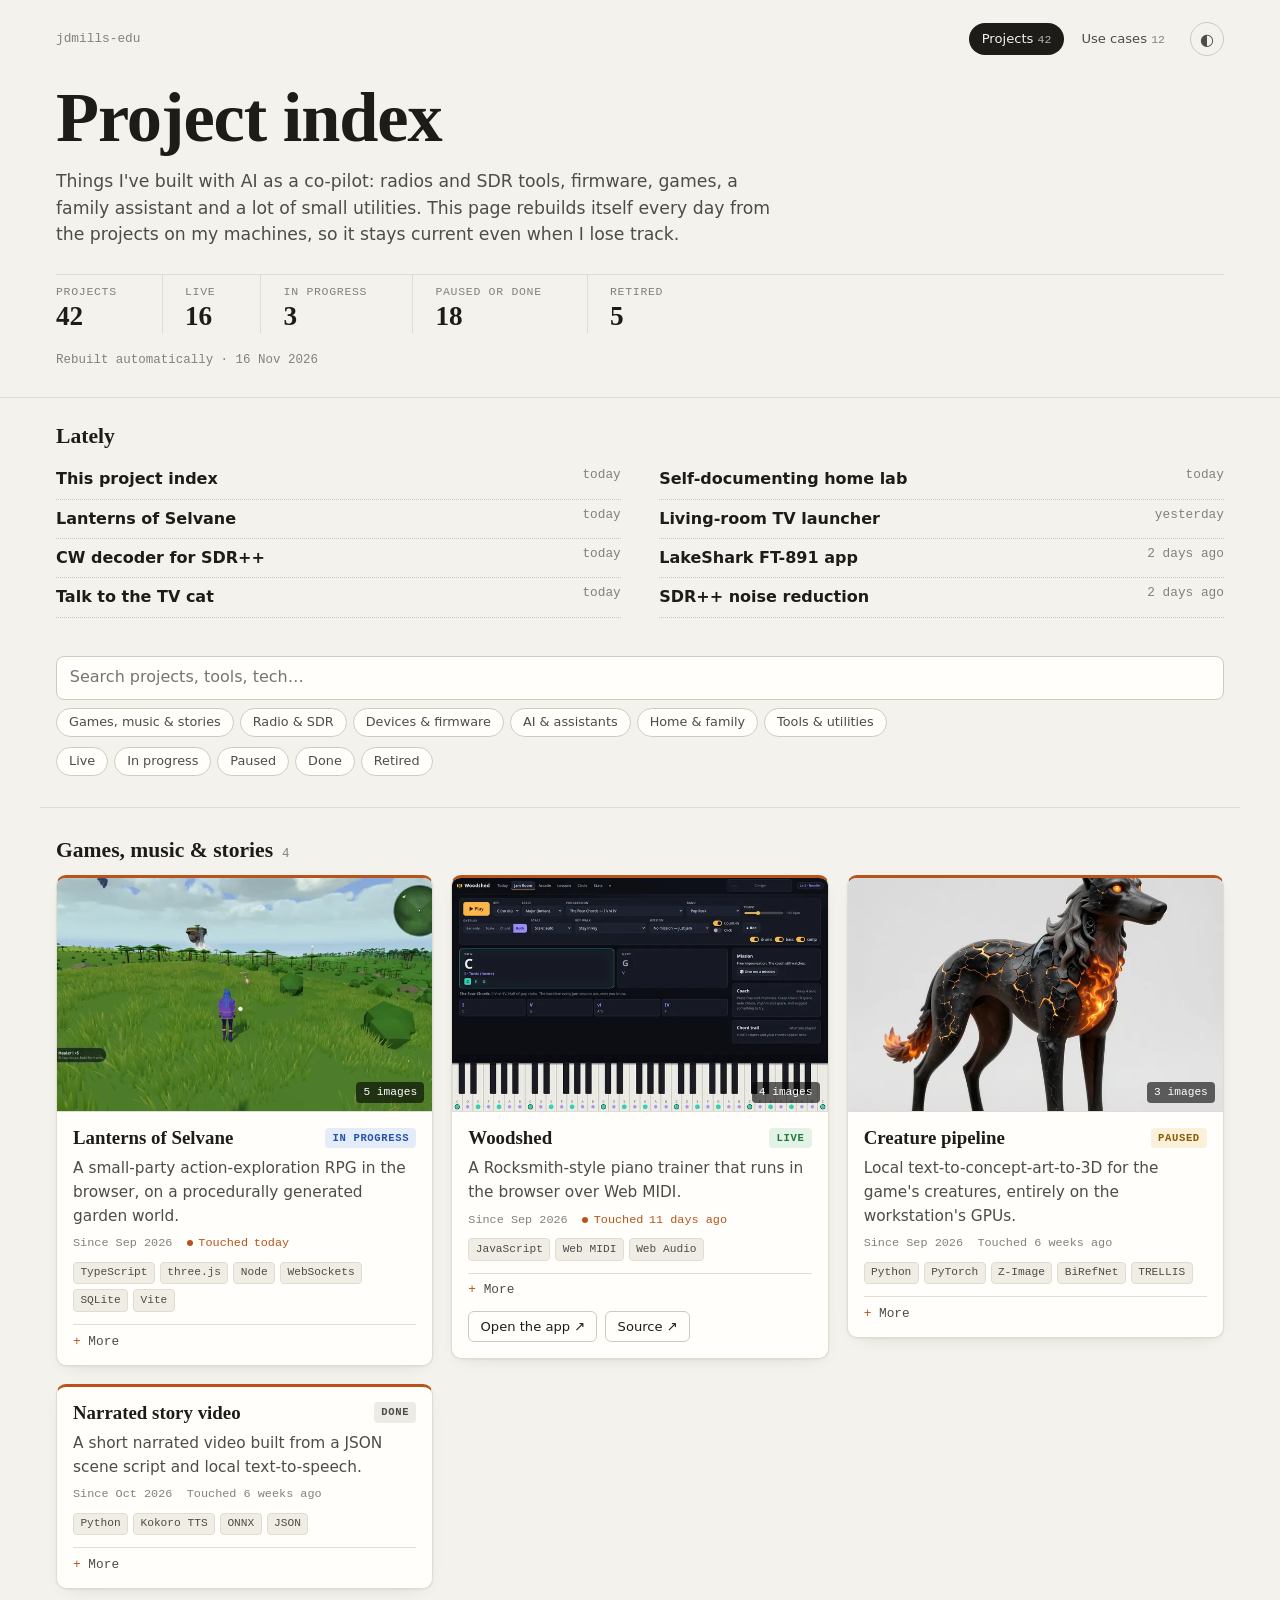
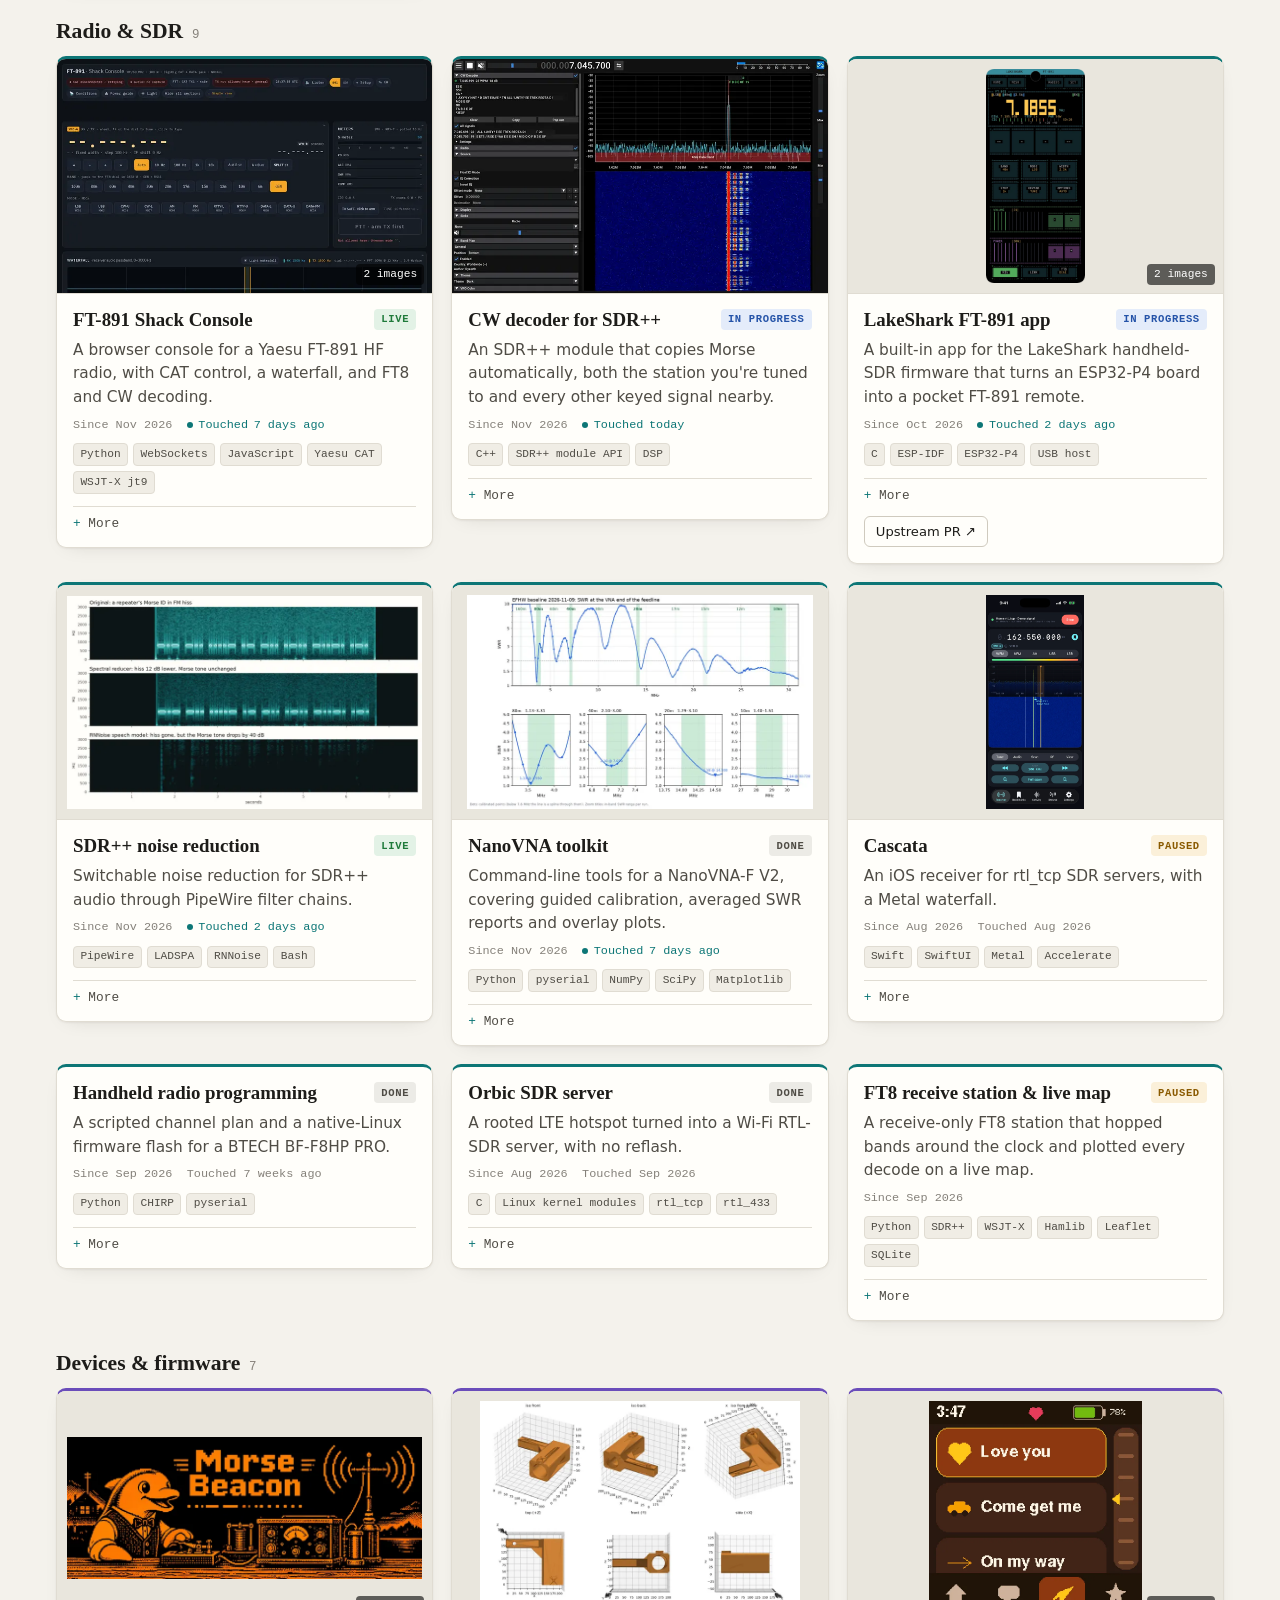
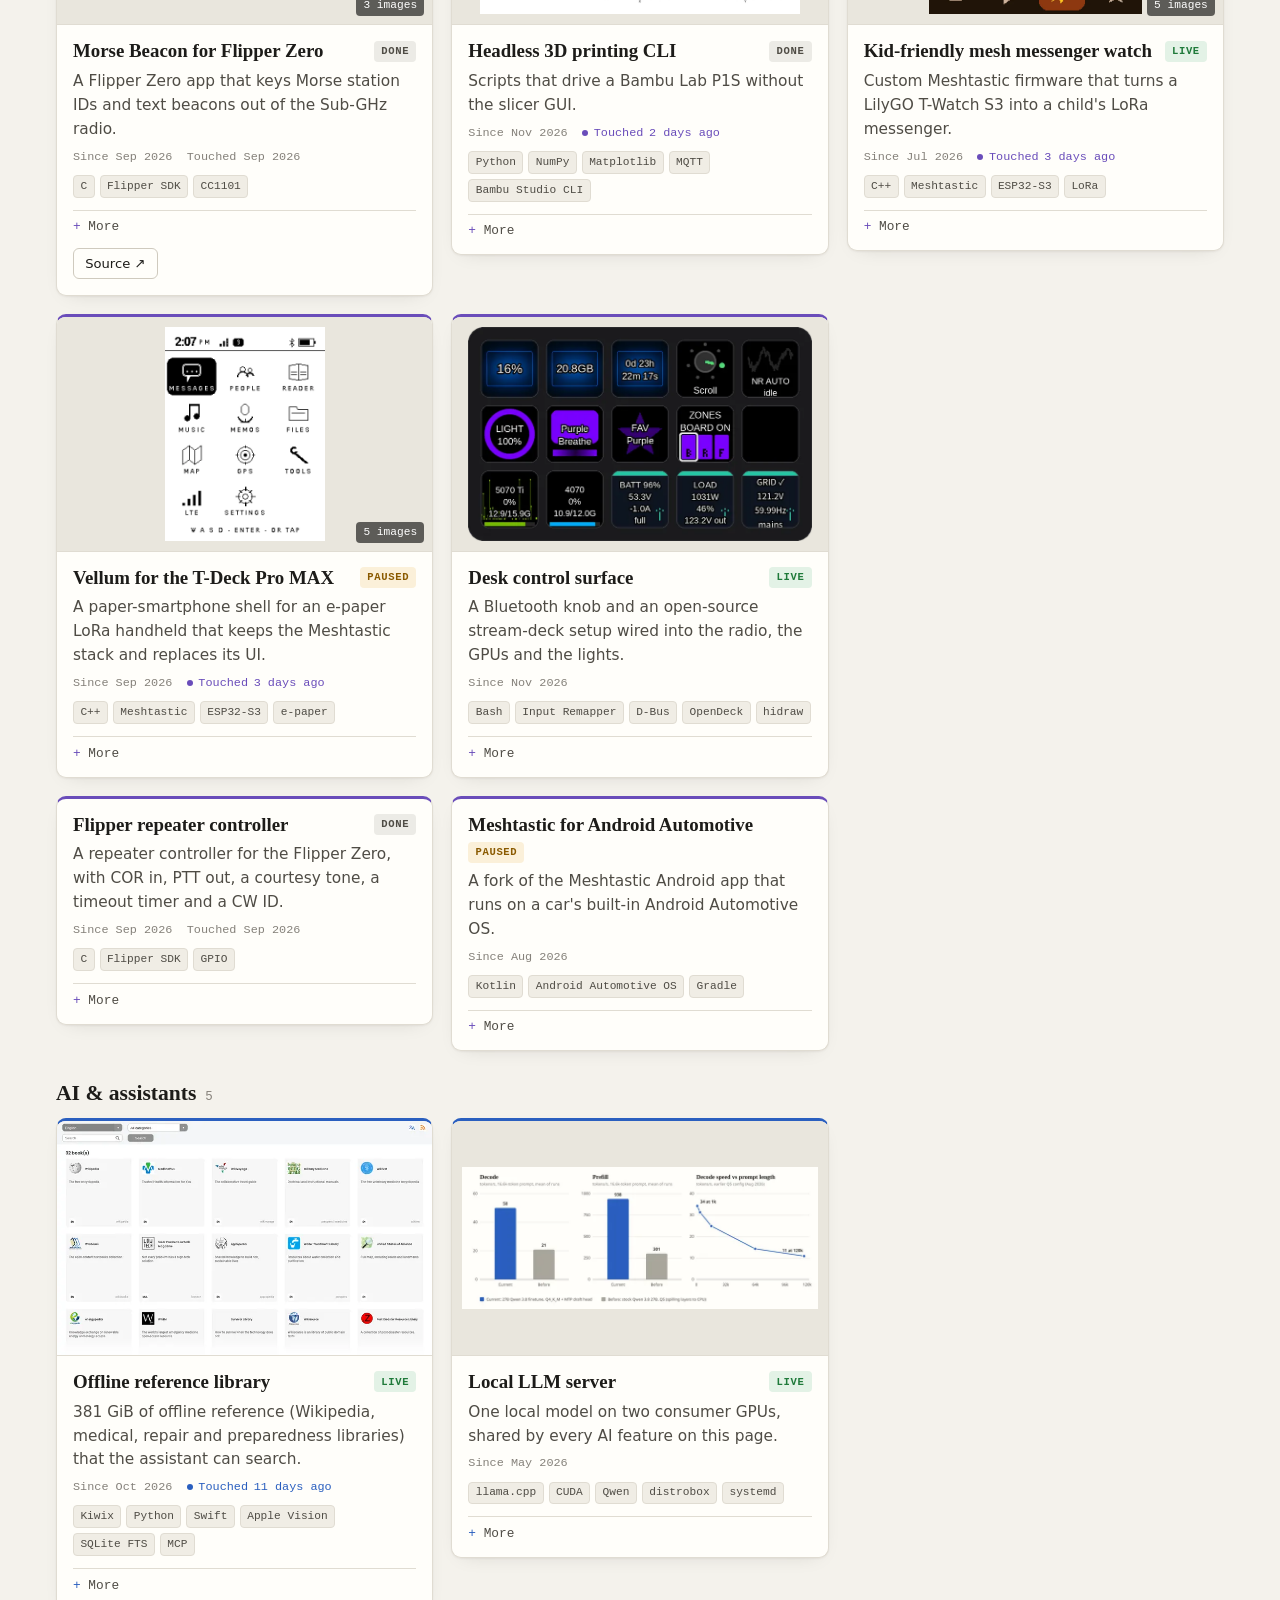
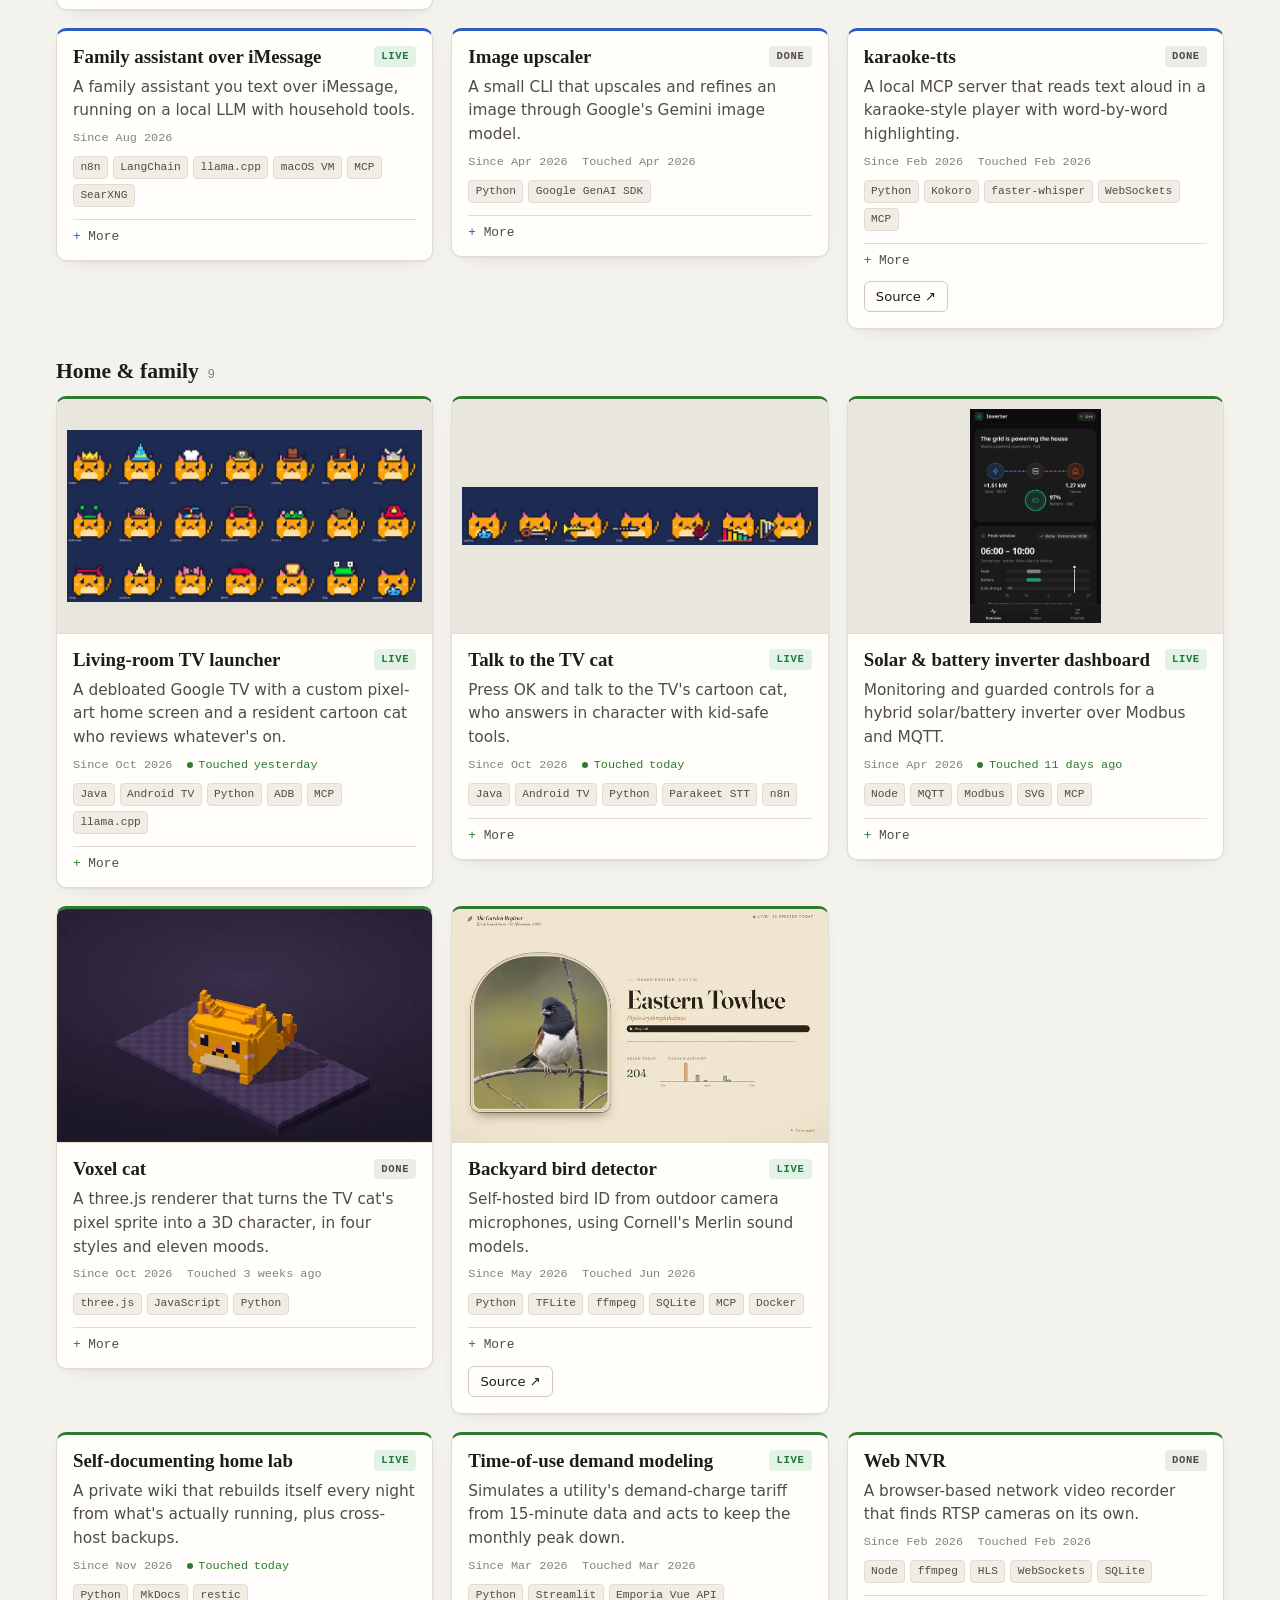
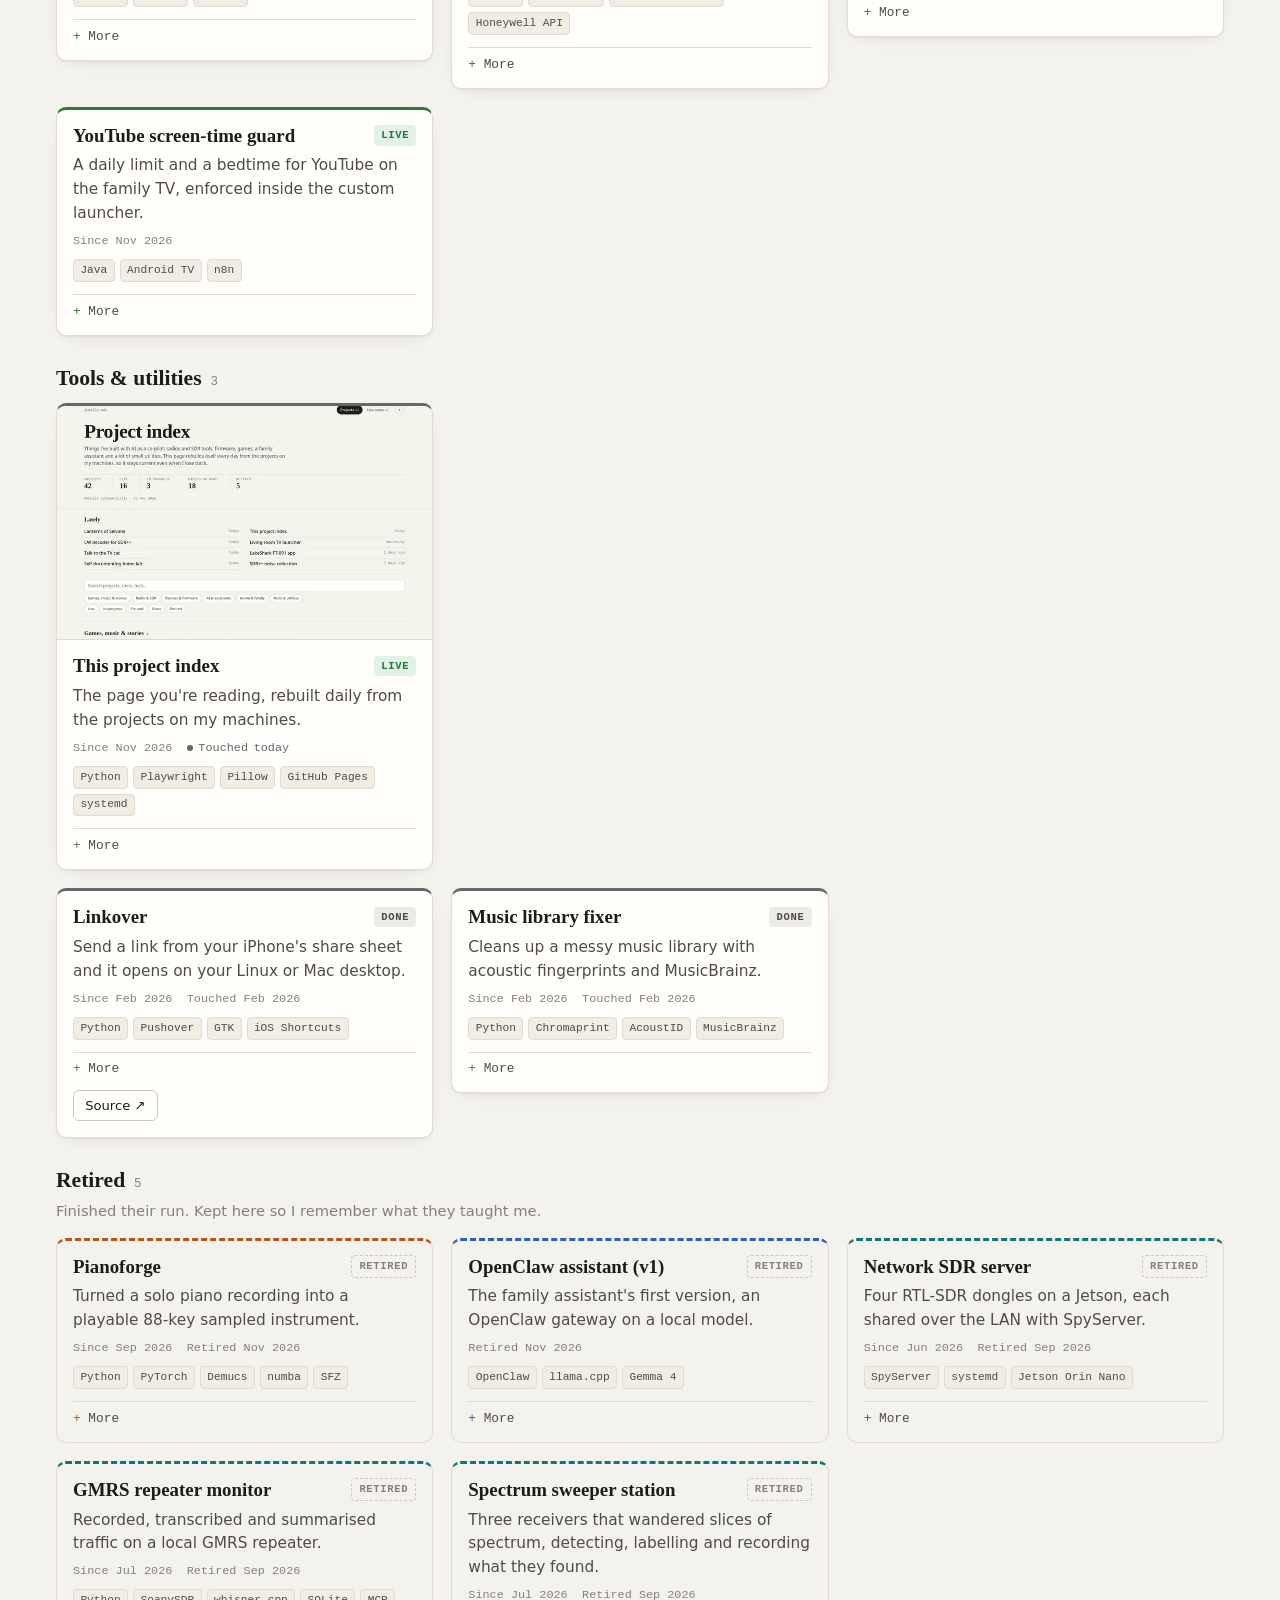
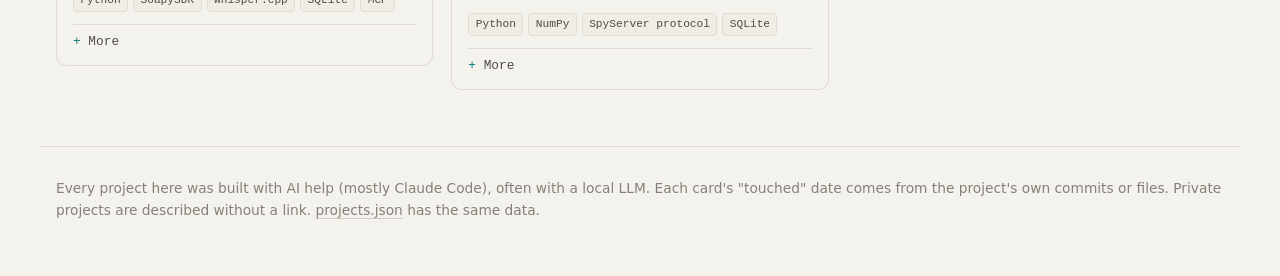
==== commit 1dcc2061: "Update project index (2026-11-16)" ====
--- a/index.html
+++ b/index.html
@@ -16,7 +16,7 @@
 <a class="skip" href="#projects">Skip to projects</a>
 <header class="masthead">
 <div class="wrap">
-<div class="topline"><span class="handle"><a href="https://github.com/jdmills-edu" rel="noopener">jdmills-edu</a></span><nav class="tabs" aria-label="Sections"><a href="index.html" aria-current="page">Projects <span class="n">42</span></a><a href="use-cases.html">Use cases <span class="n">11</span></a></nav><button type="button" class="theme" id="theme" aria-label="Toggle dark mode"><span aria-hidden="true">◐</span></button></div>
+<div class="topline"><span class="handle"><a href="https://github.com/jdmills-edu" rel="noopener">jdmills-edu</a></span><nav class="tabs" aria-label="Sections"><a href="index.html" aria-current="page">Projects <span class="n">42</span></a><a href="use-cases.html">Use cases <span class="n">12</span></a></nav><button type="button" class="theme" id="theme" aria-label="Toggle dark mode"><span aria-hidden="true">◐</span></button></div>
 <h1>Project index</h1>
 <p class="intro">Things I&#x27;ve built with AI as a co-pilot: radios and SDR tools, firmware, games, a family assistant and a lot of small utilities. This page rebuilds itself every day from the projects on my machines, so it stays current even when I lose track.</p>
 <dl class="stats">
@@ -109,7 +109,7 @@
 <p class="meta"><span>Since Nov 2026</span><span class="fresh" title="Touched in the last two weeks">Touched <time datetime="2026-11-09">7 days ago</time></span></p>
 <ul class="stack"><li>Python</li><li>WebSockets</li><li>JavaScript</li><li>Yaesu CAT</li><li>WSJT-X jt9</li></ul>
 <details><summary>More</summary><div class="more"><p>It talks to the radio through a DigiRig Mobile interface. A beginner-friendly Simple view sits beside a Pro view with every CAT control, meters and a live waterfall. It decodes FT8 with WSJT-X&#x27;s jt9, and decodes Morse with automatic pitch and speed, giving each transmitter its own line.</p>
-<p>It knows which frequencies each US licence class may use (47 CFR §97.301/305/307), estimates RF exposure from FCC OET 65 duty factors, and shows band conditions from NOAA and ionosonde data. It&#x27;s receive-only by default, and a Bluetooth knob can tune the VFO.</p><p class="uc-links">Use cases: <a href="use-cases.html#u-safe-radio-software">Radio software that can&#x27;t transmit by accident</a></p><div class="strip"><button type="button" class="mini" data-gallery="[{&quot;src&quot;: &quot;shots/ft891-console-1.webp&quot;, &quot;w&quot;: 1440, &quot;h&quot;: 900, &quot;caption&quot;: &quot;The Pro view, with every CAT control, meters and the waterfall (radio off, placeholder callsign)&quot;}, {&quot;src&quot;: &quot;shots/ft891-console-2.webp&quot;, &quot;w&quot;: 1440, &quot;h&quot;: 900, &quot;caption&quot;: &quot;The Simple view for new operators (radio off, placeholder callsign)&quot;}]" data-index="0" aria-label="The Pro view, with every CAT control, meters and the waterfall (radio off, placeholder callsign)"><img src="shots/ft891-console-1-t.webp" alt="" loading="lazy" width="720" height="450"></button><button type="button" class="mini" data-gallery="[{&quot;src&quot;: &quot;shots/ft891-console-1.webp&quot;, &quot;w&quot;: 1440, &quot;h&quot;: 900, &quot;caption&quot;: &quot;The Pro view, with every CAT control, meters and the waterfall (radio off, placeholder callsign)&quot;}, {&quot;src&quot;: &quot;shots/ft891-console-2.webp&quot;, &quot;w&quot;: 1440, &quot;h&quot;: 900, &quot;caption&quot;: &quot;The Simple view for new operators (radio off, placeholder callsign)&quot;}]" data-index="1" aria-label="The Simple view for new operators (radio off, placeholder callsign)"><img src="shots/ft891-console-2-t.webp" alt="" loading="lazy" width="720" height="450"></button></div></div></details>
+<p>It knows which frequencies each US licence class may use (47 CFR §97.301/305/307), estimates RF exposure from FCC OET 65 duty factors, and shows band conditions from NOAA and ionosonde data. It&#x27;s receive-only by default, and a Bluetooth knob can tune the VFO.</p><p class="uc-links">Use cases: <a href="use-cases.html#u-safe-radio-software">Radio software that can&#x27;t transmit by accident</a>, <a href="use-cases.html#u-stream-deck-and-dial">Customising a stream deck and a Bluetooth dial</a></p><div class="strip"><button type="button" class="mini" data-gallery="[{&quot;src&quot;: &quot;shots/ft891-console-1.webp&quot;, &quot;w&quot;: 1440, &quot;h&quot;: 900, &quot;caption&quot;: &quot;The Pro view, with every CAT control, meters and the waterfall (radio off, placeholder callsign)&quot;}, {&quot;src&quot;: &quot;shots/ft891-console-2.webp&quot;, &quot;w&quot;: 1440, &quot;h&quot;: 900, &quot;caption&quot;: &quot;The Simple view for new operators (radio off, placeholder callsign)&quot;}]" data-index="0" aria-label="The Pro view, with every CAT control, meters and the waterfall (radio off, placeholder callsign)"><img src="shots/ft891-console-1-t.webp" alt="" loading="lazy" width="720" height="450"></button><button type="button" class="mini" data-gallery="[{&quot;src&quot;: &quot;shots/ft891-console-1.webp&quot;, &quot;w&quot;: 1440, &quot;h&quot;: 900, &quot;caption&quot;: &quot;The Pro view, with every CAT control, meters and the waterfall (radio off, placeholder callsign)&quot;}, {&quot;src&quot;: &quot;shots/ft891-console-2.webp&quot;, &quot;w&quot;: 1440, &quot;h&quot;: 900, &quot;caption&quot;: &quot;The Simple view for new operators (radio off, placeholder callsign)&quot;}]" data-index="1" aria-label="The Simple view for new operators (radio off, placeholder callsign)"><img src="shots/ft891-console-2-t.webp" alt="" loading="lazy" width="720" height="450"></button></div></div></details>
 
 </div></article>
 <article class="card cat-radio has-thumb" id="p-sdrpp-cw" data-category="radio" data-status="active" data-search="cw decoder for sdr++ an sdr++ module that copies morse automatically, both the station you&#x27;re tuned to and every other keyed signal nearby. it&#x27;s a c++ port of the shack console&#x27;s decoder: automatic pitch and speed, a false-lock guard, and a
@@ -140,6 +140,18 @@
 <details><summary>More</summary><div class="more"><p>LakeShark is community firmware for ESP32-P4 handhelds. This app adds a USB-host driver for the radio&#x27;s CAT port and sound card, a rigctld-compatible server, and big-button RIG/LINK screens, and it feeds the radio&#x27;s audio into LakeShark&#x27;s FT8 decoder. It replaced an earlier standalone-firmware attempt and is still in progress. Along the way: an upstream fix so the RTL-SDR Blog V4&#x27;s USB strings are read in full, which unlocks its HF mode.</p><p class="credit">Builds on <a href="https://github.com/SAMS0N1TE/LakeShark" rel="noopener">LakeShark by SAMS0N1TE</a>.</p><p class="uc-links">Use cases: <a href="use-cases.html#u-safe-radio-software">Radio software that can&#x27;t transmit by accident</a>, <a href="use-cases.html#u-embedded-bring-up">Bringing up and rescuing small embedded boards</a></p><div class="strip"><button type="button" class="mini" data-gallery="[{&quot;src&quot;: &quot;shots/lakeshark-ft891-1.webp&quot;, &quot;w&quot;: 540, &quot;h&quot;: 1168, &quot;caption&quot;: &quot;The RIG page in LakeShark&#x27;s simulator, tuned to 40 m LSB&quot;}, {&quot;src&quot;: &quot;shots/lakeshark-ft891-2.webp&quot;, &quot;w&quot;: 540, &quot;h&quot;: 1168, &quot;caption&quot;: &quot;The same page in CW mode&quot;}]" data-index="0" aria-label="The RIG page in LakeShark&#x27;s simulator, tuned to 40 m LSB"><img src="shots/lakeshark-ft891-1-t.webp" alt="" loading="lazy" width="540" height="1168"></button><button type="button" class="mini" data-gallery="[{&quot;src&quot;: &quot;shots/lakeshark-ft891-1.webp&quot;, &quot;w&quot;: 540, &quot;h&quot;: 1168, &quot;caption&quot;: &quot;The RIG page in LakeShark&#x27;s simulator, tuned to 40 m LSB&quot;}, {&quot;src&quot;: &quot;shots/lakeshark-ft891-2.webp&quot;, &quot;w&quot;: 540, &quot;h&quot;: 1168, &quot;caption&quot;: &quot;The same page in CW mode&quot;}]" data-index="1" aria-label="The same page in CW mode"><img src="shots/lakeshark-ft891-2-t.webp" alt="" loading="lazy" width="540" height="1168"></button></div></div></details>
 <p class="links"><a href="https://github.com/SAMS0N1TE/LakeShark/pull/24" rel="noopener">Upstream PR<span aria-hidden="true"> ↗</span></a></p>
 </div></article>
+<article class="card cat-radio has-thumb" id="p-sdr-noise-reduction" data-category="radio" data-status="live" data-search="sdr++ noise reduction switchable noise reduction for sdr++ audio through pipewire filter chains. the routing changes with the mode: rnnoise for voice, a spectral denoiser for am, and nothing for cw,
+because rnnoise erases it. it follows whichever demodulator you pick in sdr++ within a few seconds,
+and one key on the desk deck toggles it.
+ pipewire ladspa rnnoise bash">
+<button class="thumb fit-contain" type="button" data-gallery="[{&quot;src&quot;: &quot;shots/sdr-noise-reduction-1.webp&quot;, &quot;w&quot;: 1560, &quot;h&quot;: 936, &quot;caption&quot;: &quot;Same recording, three ways: the spectral reducer cuts the hiss 12 dB and keeps the Morse; RNNoise erases the Morse&quot;}]" aria-label="View images of SDR++ noise reduction"><img src="shots/sdr-noise-reduction-1-t.webp" alt="Same recording, three ways: the spectral reducer cuts the hiss 12 dB and keeps the Morse; RNNoise erases the Morse" width="720" height="432" loading="lazy" decoding="async"></button><div class="card-body">
+<div class="card-head"><h3><a href="#p-sdr-noise-reduction">SDR++ noise reduction</a></h3><span class="status s-live">Live</span></div>
+<p class="tagline">Switchable noise reduction for SDR++ audio through PipeWire filter chains.</p>
+<p class="meta"><span>Since Nov 2026</span><span class="fresh" title="Touched in the last two weeks">Touched <time datetime="2026-11-14">2 days ago</time></span></p>
+<ul class="stack"><li>PipeWire</li><li>LADSPA</li><li>RNNoise</li><li>Bash</li></ul>
+<details><summary>More</summary><div class="more"><p>The routing changes with the mode: RNNoise for voice, a spectral denoiser for AM, and nothing for CW, because RNNoise erases it. It follows whichever demodulator you pick in SDR++ within a few seconds, and one key on the desk deck toggles it.</p><p class="uc-links">Use cases: <a href="use-cases.html#u-sdr-signals-and-noise">Software-defined radio, from receivers to noise hunts</a>, <a href="use-cases.html#u-stream-deck-and-dial">Customising a stream deck and a Bluetooth dial</a></p></div></details>
+
+</div></article>
 <article class="card cat-radio has-thumb" id="p-nanovna-toolkit" data-category="radio" data-status="done" data-search="nanovna toolkit command-line tools for a nanovna-f v2, covering guided calibration, averaged swr reports and overlay plots. it measures swr and impedance across the hf bands or at spot frequencies, runs software-corrected
 high-resolution sweeps above 7.6 mhz, captures the lcd, and overlays runs for before-and-after
 antenna comparisons.
@@ -164,19 +176,7 @@
 <ul class="stack"><li>Swift</li><li>SwiftUI</li><li>Metal</li><li>Accelerate</li></ul>
 <details><summary>More</summary><div class="more"><p>SwiftUI with a GPU waterfall and spectrum and seven full-screen visualisers. WFM (stereo and RDS), NFM, AM and SSB demodulation runs on Accelerate, with noise reduction, CTCSS/DCS tone squelch, a scanner over bookmark groups, squelch-triggered recording, two VFOs inside one passband and CHIRP CSV import. App Store preparation is paused.</p></div></details>
 
-</div></article></div><div class="grid"><article class="card cat-radio" id="p-sdr-noise-reduction" data-category="radio" data-status="live" data-search="sdr++ noise reduction switchable noise reduction for sdr++ audio through pipewire filter chains. the routing changes with the mode: rnnoise for voice, a spectral denoiser for am, and nothing for cw,
-because rnnoise erases it. it follows whichever demodulator you pick in sdr++ within a few seconds,
-and one key on the desk deck toggles it.
- pipewire ladspa rnnoise bash">
-<div class="card-body">
-<div class="card-head"><h3><a href="#p-sdr-noise-reduction">SDR++ noise reduction</a></h3><span class="status s-live">Live</span></div>
-<p class="tagline">Switchable noise reduction for SDR++ audio through PipeWire filter chains.</p>
-<p class="meta"><span>Since Nov 2026</span><span class="fresh" title="Touched in the last two weeks">Touched <time datetime="2026-11-14">2 days ago</time></span></p>
-<ul class="stack"><li>PipeWire</li><li>LADSPA</li><li>RNNoise</li><li>Bash</li></ul>
-<details><summary>More</summary><div class="more"><p>The routing changes with the mode: RNNoise for voice, a spectral denoiser for AM, and nothing for CW, because RNNoise erases it. It follows whichever demodulator you pick in SDR++ within a few seconds, and one key on the desk deck toggles it.</p><p class="uc-links">Use cases: <a href="use-cases.html#u-sdr-signals-and-noise">Software-defined radio, from receivers to noise hunts</a></p></div></details>
-
-</div></article>
-<article class="card cat-radio" id="p-bf-f8hp-pro" data-category="radio" data-status="done" data-search="handheld radio programming a scripted channel plan and a native-linux firmware flash for a btech bf-f8hp pro. rather than typing hundreds of channels into chirp, scripts regenerate them from sources (repeater
+</div></article></div><div class="grid"><article class="card cat-radio" id="p-bf-f8hp-pro" data-category="radio" data-status="done" data-search="handheld radio programming a scripted channel plan and a native-linux firmware flash for a btech bf-f8hp pro. rather than typing hundreds of channels into chirp, scripts regenerate them from sources (repeater
 lists, faa airband frequencies, noaa weather, railroad channels) into fixed 100-channel zones, then
 upload the image and verify it against a readback. the firmware was updated from linux with the
 open-source flintwave kdh flasher (the vendor&#x27;s updater is windows-only), and every channel survived
@@ -237,7 +237,7 @@
 <p class="tagline">Scripts that drive a Bambu Lab P1S without the slicer GUI.</p>
 <p class="meta"><span>Since Nov 2026</span><span class="fresh" title="Touched in the last two weeks">Touched <time datetime="2026-11-14">2 days ago</time></span></p>
 <ul class="stack"><li>Python</li><li>NumPy</li><li>Matplotlib</li><li>MQTT</li><li>Bambu Studio CLI</li></ul>
-<details><summary>More</summary><div class="more"><p>The scripts flatten Bambu Studio&#x27;s inherited profiles so the command-line slicer can use them, score an STL&#x27;s possible orientations, render previews, read printer status over MQTT and grab camera frames. The printer still refuses a remote print-start, so starting a print stays a button press.</p><p class="uc-links">Use cases: <a href="use-cases.html#u-making-physical-things">3D printing and desk hardware</a></p></div></details>
+<details><summary>More</summary><div class="more"><p>The scripts flatten Bambu Studio&#x27;s inherited profiles so the command-line slicer can use them, score an STL&#x27;s possible orientations, render previews, read printer status over MQTT and grab camera frames. The printer still refuses a remote print-start, so starting a print stays a button press.</p><p class="uc-links">Use cases: <a href="use-cases.html#u-making-physical-things">3D printing from the command line</a></p></div></details>
 
 </div></article>
 <article class="card cat-devices has-thumb" id="p-mesh-watch" data-category="devices" data-status="live" data-search="kid-friendly mesh messenger watch custom meshtastic firmware that turns a lilygo t-watch s3 into a child&#x27;s lora messenger. it replaces the stock screen with a colourful ui: a big-key keyboard, incoming messages read aloud, a
@@ -253,20 +253,34 @@
 <ul class="stack"><li>C++</li><li>Meshtastic</li><li>ESP32-S3</li><li>LoRa</li></ul>
 <details><summary>More</summary><div class="more"><p>It replaces the stock screen with a colourful UI: a big-key keyboard, incoming messages read aloud, a &quot;secret knock&quot;, and a Fun tab with a stopwatch, doodle pad, a virtual pet fed by family messages, an 8-ball, themes and an alarm. The watch has no GPS, so a &quot;Who&#x27;s near me?&quot; card reports the nearest heard node instead. A later release fixed about five minutes a day of clock drift by re-anchoring to the crystal RTC.</p><p class="uc-links">Use cases: <a href="use-cases.html#u-safe-radio-software">Radio software that can&#x27;t transmit by accident</a>, <a href="use-cases.html#u-embedded-bring-up">Bringing up and rescuing small embedded boards</a></p><div class="strip"><button type="button" class="mini" data-gallery="[{&quot;src&quot;: &quot;shots/mesh-watch-1.webp&quot;, &quot;w&quot;: 720, &quot;h&quot;: 720, &quot;caption&quot;: &quot;One-tap messages&quot;}, {&quot;src&quot;: &quot;shots/mesh-watch-2.webp&quot;, &quot;w&quot;: 720, &quot;h&quot;: 720, &quot;caption&quot;: &quot;A chat, with delivery marks&quot;}, {&quot;src&quot;: &quot;shots/mesh-watch-3.webp&quot;, &quot;w&quot;: 720, &quot;h&quot;: 720, &quot;caption&quot;: &quot;The virtual pet, fed by family messages&quot;}, {&quot;src&quot;: &quot;shots/mesh-watch-4.webp&quot;, &quot;w&quot;: 720, &quot;h&quot;: 720, &quot;caption&quot;: &quot;The step counter&quot;}, {&quot;src&quot;: &quot;shots/mesh-watch-5.webp&quot;, &quot;w&quot;: 720, &quot;h&quot;: 720, &quot;caption&quot;: &quot;\&quot;Find my watch\&quot; mode&quot;}]" data-index="0" aria-label="One-tap messages"><img src="shots/mesh-watch-1-t.webp" alt="" loading="lazy" width="720" height="720"></button><button type="button" class="mini" data-gallery="[{&quot;src&quot;: &quot;shots/mesh-watch-1.webp&quot;, &quot;w&quot;: 720, &quot;h&quot;: 720, &quot;caption&quot;: &quot;One-tap messages&quot;}, {&quot;src&quot;: &quot;shots/mesh-watch-2.webp&quot;, &quot;w&quot;: 720, &quot;h&quot;: 720, &quot;caption&quot;: &quot;A chat, with delivery marks&quot;}, {&quot;src&quot;: &quot;shots/mesh-watch-3.webp&quot;, &quot;w&quot;: 720, &quot;h&quot;: 720, &quot;caption&quot;: &quot;The virtual pet, fed by family messages&quot;}, {&quot;src&quot;: &quot;shots/mesh-watch-4.webp&quot;, &quot;w&quot;: 720, &quot;h&quot;: 720, &quot;caption&quot;: &quot;The step counter&quot;}, {&quot;src&quot;: &quot;shots/mesh-watch-5.webp&quot;, &quot;w&quot;: 720, &quot;h&quot;: 720, &quot;caption&quot;: &quot;\&quot;Find my watch\&quot; mode&quot;}]" data-index="1" aria-label="A chat, with delivery marks"><img src="shots/mesh-watch-2-t.webp" alt="" loading="lazy" width="720" height="720"></button><button type="button" class="mini" data-gallery="[{&quot;src&quot;: &quot;shots/mesh-watch-1.webp&quot;, &quot;w&quot;: 720, &quot;h&quot;: 720, &quot;caption&quot;: &quot;One-tap messages&quot;}, {&quot;src&quot;: &quot;shots/mesh-watch-2.webp&quot;, &quot;w&quot;: 720, &quot;h&quot;: 720, &quot;caption&quot;: &quot;A chat, with delivery marks&quot;}, {&quot;src&quot;: &quot;shots/mesh-watch-3.webp&quot;, &quot;w&quot;: 720, &quot;h&quot;: 720, &quot;caption&quot;: &quot;The virtual pet, fed by family messages&quot;}, {&quot;src&quot;: &quot;shots/mesh-watch-4.webp&quot;, &quot;w&quot;: 720, &quot;h&quot;: 720, &quot;caption&quot;: &quot;The step counter&quot;}, {&quot;src&quot;: &quot;shots/mesh-watch-5.webp&quot;, &quot;w&quot;: 720, &quot;h&quot;: 720, &quot;caption&quot;: &quot;\&quot;Find my watch\&quot; mode&quot;}]" data-index="2" aria-label="The virtual pet, fed by family messages"><img src="shots/mesh-watch-3-t.webp" alt="" loading="lazy" width="720" height="720"></button><button type="button" class="mini" data-gallery="[{&quot;src&quot;: &quot;shots/mesh-watch-1.webp&quot;, &quot;w&quot;: 720, &quot;h&quot;: 720, &quot;caption&quot;: &quot;One-tap messages&quot;}, {&quot;src&quot;: &quot;shots/mesh-watch-2.webp&quot;, &quot;w&quot;: 720, &quot;h&quot;: 720, &quot;caption&quot;: &quot;A chat, with delivery marks&quot;}, {&quot;src&quot;: &quot;shots/mesh-watch-3.webp&quot;, &quot;w&quot;: 720, &quot;h&quot;: 720, &quot;caption&quot;: &quot;The virtual pet, fed by family messages&quot;}, {&quot;src&quot;: &quot;shots/mesh-watch-4.webp&quot;, &quot;w&quot;: 720, &quot;h&quot;: 720, &quot;caption&quot;: &quot;The step counter&quot;}, {&quot;src&quot;: &quot;shots/mesh-watch-5.webp&quot;, &quot;w&quot;: 720, &quot;h&quot;: 720, &quot;caption&quot;: &quot;\&quot;Find my watch\&quot; mode&quot;}]" data-index="3" aria-label="The step counter"><img src="shots/mesh-watch-4-t.webp" alt="" loading="lazy" width="720" height="720"></button><button type="button" class="mini" data-gallery="[{&quot;src&quot;: &quot;shots/mesh-watch-1.webp&quot;, &quot;w&quot;: 720, &quot;h&quot;: 720, &quot;caption&quot;: &quot;One-tap messages&quot;}, {&quot;src&quot;: &quot;shots/mesh-watch-2.webp&quot;, &quot;w&quot;: 720, &quot;h&quot;: 720, &quot;caption&quot;: &quot;A chat, with delivery marks&quot;}, {&quot;src&quot;: &quot;shots/mesh-watch-3.webp&quot;, &quot;w&quot;: 720, &quot;h&quot;: 720, &quot;caption&quot;: &quot;The virtual pet, fed by family messages&quot;}, {&quot;src&quot;: &quot;shots/mesh-watch-4.webp&quot;, &quot;w&quot;: 720, &quot;h&quot;: 720, &quot;caption&quot;: &quot;The step counter&quot;}, {&quot;src&quot;: &quot;shots/mesh-watch-5.webp&quot;, &quot;w&quot;: 720, &quot;h&quot;: 720, &quot;caption&quot;: &quot;\&quot;Find my watch\&quot; mode&quot;}]" data-index="4" aria-label="&quot;Find my watch&quot; mode"><img src="shots/mesh-watch-5-t.webp" alt="" loading="lazy" width="720" height="720"></button></div></div></details>
 
-</div></article></div><div class="grid"><article class="card cat-devices" id="p-vellum-tdeck" data-category="devices" data-status="paused" data-search="vellum for the t-deck pro max a paper-smartphone shell for an e-paper lora handheld that keeps the meshtastic stack and replaces its ui. vellum swaps meshtastic&#x27;s on-device ui for a minimal smartphone-style shell on the lilygo t-deck pro
+</div></article>
+<article class="card cat-devices has-thumb" id="p-vellum-tdeck" data-category="devices" data-status="paused" data-search="vellum for the t-deck pro max a paper-smartphone shell for an e-paper lora handheld that keeps the meshtastic stack and replaces its ui. vellum swaps meshtastic&#x27;s on-device ui for a minimal smartphone-style shell on the lilygo t-deck pro
 max&#x27;s e-paper screen. the design calls for messages, a map, an .epub reader, music and an lte console,
 built in phases. the project keeps a chapter-by-chapter journal of bring-up, power, the modem and
 recovery.
  c++ meshtastic esp32-s3 e-paper">
-<div class="card-body">
+<button class="thumb fit-contain" type="button" data-gallery="[{&quot;src&quot;: &quot;shots/vellum-tdeck-1.webp&quot;, &quot;w&quot;: 720, &quot;h&quot;: 960, &quot;caption&quot;: &quot;The app launcher, as the e-paper panel receives it (from the desktop simulator)&quot;}, {&quot;src&quot;: &quot;shots/vellum-tdeck-2.webp&quot;, &quot;w&quot;: 720, &quot;h&quot;: 960, &quot;caption&quot;: &quot;The .epub reader&quot;}, {&quot;src&quot;: &quot;shots/vellum-tdeck-3.webp&quot;, &quot;w&quot;: 720, &quot;h&quot;: 960, &quot;caption&quot;: &quot;A mesh conversation, with heard and not-heard states&quot;}, {&quot;src&quot;: &quot;shots/vellum-tdeck-4.webp&quot;, &quot;w&quot;: 720, &quot;h&quot;: 960, &quot;caption&quot;: &quot;The music player&quot;}, {&quot;src&quot;: &quot;shots/vellum-tdeck-5.webp&quot;, &quot;w&quot;: 1320, &quot;h&quot;: 605, &quot;caption&quot;: &quot;Renders of the printed case with an embedded magnet ring, in two variants&quot;}]" aria-label="View images of Vellum for the T-Deck Pro MAX"><img src="shots/vellum-tdeck-1-t.webp" alt="The app launcher, as the e-paper panel receives it (from the desktop simulator)" width="720" height="960" loading="lazy" decoding="async"><span class="thumb-count">5 images</span></button><div class="card-body">
 <div class="card-head"><h3><a href="#p-vellum-tdeck">Vellum for the T-Deck Pro MAX</a></h3><span class="status s-paused">Paused</span></div>
 <p class="tagline">A paper-smartphone shell for an e-paper LoRa handheld that keeps the Meshtastic stack and replaces its UI.</p>
 <p class="meta"><span>Since Sep 2026</span><span class="fresh" title="Touched in the last two weeks">Touched <time datetime="2026-11-13">3 days ago</time></span></p>
 <ul class="stack"><li>C++</li><li>Meshtastic</li><li>ESP32-S3</li><li>e-paper</li></ul>
-<details><summary>More</summary><div class="more"><p>Vellum swaps Meshtastic&#x27;s on-device UI for a minimal smartphone-style shell on the LilyGO T-Deck Pro MAX&#x27;s e-paper screen. The design calls for messages, a map, an .epub reader, music and an LTE console, built in phases. The project keeps a chapter-by-chapter journal of bring-up, power, the modem and recovery.</p><p class="uc-links">Use cases: <a href="use-cases.html#u-making-physical-things">3D printing and desk hardware</a></p></div></details>
-
-</div></article>
-<article class="card cat-devices" id="p-flipper-repeater" data-category="devices" data-status="done" data-search="flipper repeater controller a repeater controller for the flipper zero, with cor in, ptt out, a courtesy tone, a timeout timer and a cw id. two real radios do the rf, and the flipper decides when to key. the readme explains why the flipper
+<details><summary>More</summary><div class="more"><p>Vellum swaps Meshtastic&#x27;s on-device UI for a minimal smartphone-style shell on the LilyGO T-Deck Pro MAX&#x27;s e-paper screen. The design calls for messages, a map, an .epub reader, music and an LTE console, built in phases. The project keeps a chapter-by-chapter journal of bring-up, power, the modem and recovery.</p><p class="uc-links">Use cases: <a href="use-cases.html#u-making-physical-things">3D printing from the command line</a></p><div class="strip"><button type="button" class="mini" data-gallery="[{&quot;src&quot;: &quot;shots/vellum-tdeck-1.webp&quot;, &quot;w&quot;: 720, &quot;h&quot;: 960, &quot;caption&quot;: &quot;The app launcher, as the e-paper panel receives it (from the desktop simulator)&quot;}, {&quot;src&quot;: &quot;shots/vellum-tdeck-2.webp&quot;, &quot;w&quot;: 720, &quot;h&quot;: 960, &quot;caption&quot;: &quot;The .epub reader&quot;}, {&quot;src&quot;: &quot;shots/vellum-tdeck-3.webp&quot;, &quot;w&quot;: 720, &quot;h&quot;: 960, &quot;caption&quot;: &quot;A mesh conversation, with heard and not-heard states&quot;}, {&quot;src&quot;: &quot;shots/vellum-tdeck-4.webp&quot;, &quot;w&quot;: 720, &quot;h&quot;: 960, &quot;caption&quot;: &quot;The music player&quot;}, {&quot;src&quot;: &quot;shots/vellum-tdeck-5.webp&quot;, &quot;w&quot;: 1320, &quot;h&quot;: 605, &quot;caption&quot;: &quot;Renders of the printed case with an embedded magnet ring, in two variants&quot;}]" data-index="0" aria-label="The app launcher, as the e-paper panel receives it (from the desktop simulator)"><img src="shots/vellum-tdeck-1-t.webp" alt="" loading="lazy" width="720" height="960"></button><button type="button" class="mini" data-gallery="[{&quot;src&quot;: &quot;shots/vellum-tdeck-1.webp&quot;, &quot;w&quot;: 720, &quot;h&quot;: 960, &quot;caption&quot;: &quot;The app launcher, as the e-paper panel receives it (from the desktop simulator)&quot;}, {&quot;src&quot;: &quot;shots/vellum-tdeck-2.webp&quot;, &quot;w&quot;: 720, &quot;h&quot;: 960, &quot;caption&quot;: &quot;The .epub reader&quot;}, {&quot;src&quot;: &quot;shots/vellum-tdeck-3.webp&quot;, &quot;w&quot;: 720, &quot;h&quot;: 960, &quot;caption&quot;: &quot;A mesh conversation, with heard and not-heard states&quot;}, {&quot;src&quot;: &quot;shots/vellum-tdeck-4.webp&quot;, &quot;w&quot;: 720, &quot;h&quot;: 960, &quot;caption&quot;: &quot;The music player&quot;}, {&quot;src&quot;: &quot;shots/vellum-tdeck-5.webp&quot;, &quot;w&quot;: 1320, &quot;h&quot;: 605, &quot;caption&quot;: &quot;Renders of the printed case with an embedded magnet ring, in two variants&quot;}]" data-index="1" aria-label="The .epub reader"><img src="shots/vellum-tdeck-2-t.webp" alt="" loading="lazy" width="720" height="960"></button><button type="button" class="mini" data-gallery="[{&quot;src&quot;: &quot;shots/vellum-tdeck-1.webp&quot;, &quot;w&quot;: 720, &quot;h&quot;: 960, &quot;caption&quot;: &quot;The app launcher, as the e-paper panel receives it (from the desktop simulator)&quot;}, {&quot;src&quot;: &quot;shots/vellum-tdeck-2.webp&quot;, &quot;w&quot;: 720, &quot;h&quot;: 960, &quot;caption&quot;: &quot;The .epub reader&quot;}, {&quot;src&quot;: &quot;shots/vellum-tdeck-3.webp&quot;, &quot;w&quot;: 720, &quot;h&quot;: 960, &quot;caption&quot;: &quot;A mesh conversation, with heard and not-heard states&quot;}, {&quot;src&quot;: &quot;shots/vellum-tdeck-4.webp&quot;, &quot;w&quot;: 720, &quot;h&quot;: 960, &quot;caption&quot;: &quot;The music player&quot;}, {&quot;src&quot;: &quot;shots/vellum-tdeck-5.webp&quot;, &quot;w&quot;: 1320, &quot;h&quot;: 605, &quot;caption&quot;: &quot;Renders of the printed case with an embedded magnet ring, in two variants&quot;}]" data-index="2" aria-label="A mesh conversation, with heard and not-heard states"><img src="shots/vellum-tdeck-3-t.webp" alt="" loading="lazy" width="720" height="960"></button><button type="button" class="mini" data-gallery="[{&quot;src&quot;: &quot;shots/vellum-tdeck-1.webp&quot;, &quot;w&quot;: 720, &quot;h&quot;: 960, &quot;caption&quot;: &quot;The app launcher, as the e-paper panel receives it (from the desktop simulator)&quot;}, {&quot;src&quot;: &quot;shots/vellum-tdeck-2.webp&quot;, &quot;w&quot;: 720, &quot;h&quot;: 960, &quot;caption&quot;: &quot;The .epub reader&quot;}, {&quot;src&quot;: &quot;shots/vellum-tdeck-3.webp&quot;, &quot;w&quot;: 720, &quot;h&quot;: 960, &quot;caption&quot;: &quot;A mesh conversation, with heard and not-heard states&quot;}, {&quot;src&quot;: &quot;shots/vellum-tdeck-4.webp&quot;, &quot;w&quot;: 720, &quot;h&quot;: 960, &quot;caption&quot;: &quot;The music player&quot;}, {&quot;src&quot;: &quot;shots/vellum-tdeck-5.webp&quot;, &quot;w&quot;: 1320, &quot;h&quot;: 605, &quot;caption&quot;: &quot;Renders of the printed case with an embedded magnet ring, in two variants&quot;}]" data-index="3" aria-label="The music player"><img src="shots/vellum-tdeck-4-t.webp" alt="" loading="lazy" width="720" height="960"></button><button type="button" class="mini" data-gallery="[{&quot;src&quot;: &quot;shots/vellum-tdeck-1.webp&quot;, &quot;w&quot;: 720, &quot;h&quot;: 960, &quot;caption&quot;: &quot;The app launcher, as the e-paper panel receives it (from the desktop simulator)&quot;}, {&quot;src&quot;: &quot;shots/vellum-tdeck-2.webp&quot;, &quot;w&quot;: 720, &quot;h&quot;: 960, &quot;caption&quot;: &quot;The .epub reader&quot;}, {&quot;src&quot;: &quot;shots/vellum-tdeck-3.webp&quot;, &quot;w&quot;: 720, &quot;h&quot;: 960, &quot;caption&quot;: &quot;A mesh conversation, with heard and not-heard states&quot;}, {&quot;src&quot;: &quot;shots/vellum-tdeck-4.webp&quot;, &quot;w&quot;: 720, &quot;h&quot;: 960, &quot;caption&quot;: &quot;The music player&quot;}, {&quot;src&quot;: &quot;shots/vellum-tdeck-5.webp&quot;, &quot;w&quot;: 1320, &quot;h&quot;: 605, &quot;caption&quot;: &quot;Renders of the printed case with an embedded magnet ring, in two variants&quot;}]" data-index="4" aria-label="Renders of the printed case with an embedded magnet ring, in two variants"><img src="shots/vellum-tdeck-5-t.webp" alt="" loading="lazy" width="720" height="330"></button></div></div></details>
+
+</div></article>
+<article class="card cat-devices has-thumb" id="p-desk-controls" data-category="devices" data-status="live" data-search="desk control surface a bluetooth knob and an open-source stream-deck setup wired into the radio, the gpus and the lights. the knob cycles through modes (volume, scroll, zoom, scrub, undo, lights and radio), with an input
+remapper preset per mode switched over d-bus. in radio mode the shack console reads the knob directly
+to tune the ft-891. the deck runs custom stdlib-only plugins: live gpu and inverter tiles, a dial-mode
+key, an sdr noise-reduction toggle and rgb lighting keys, including raw-hid control of fans openrgb can&#x27;t
+reach.
+ bash input remapper d-bus opendeck hidraw">
+<button class="thumb fit-contain" type="button" data-gallery="[{&quot;src&quot;: &quot;shots/desk-controls-1.webp&quot;, &quot;w&quot;: 876, &quot;h&quot;: 544, &quot;caption&quot;: &quot;The deck&#x27;s 15 keys, redrawn from its saved layout: system stats, dial mode, SDR noise reduction, lighting, both GPUs and the inverter&quot;}]" aria-label="View images of Desk control surface"><img src="shots/desk-controls-1-t.webp" alt="The deck&#x27;s 15 keys, redrawn from its saved layout: system stats, dial mode, SDR noise reduction, lighting, both GPUs and the inverter" width="720" height="447" loading="lazy" decoding="async"></button><div class="card-body">
+<div class="card-head"><h3><a href="#p-desk-controls">Desk control surface</a></h3><span class="status s-live">Live</span></div>
+<p class="tagline">A Bluetooth knob and an open-source stream-deck setup wired into the radio, the GPUs and the lights.</p>
+<p class="meta"><span>Since Nov 2026</span></p>
+<ul class="stack"><li>Bash</li><li>Input Remapper</li><li>D-Bus</li><li>OpenDeck</li><li>hidraw</li></ul>
+<details><summary>More</summary><div class="more"><p>The knob cycles through modes (volume, scroll, zoom, scrub, undo, lights and radio), with an Input Remapper preset per mode switched over D-Bus. In radio mode the shack console reads the knob directly to tune the FT-891. The deck runs custom stdlib-only plugins: live GPU and inverter tiles, a dial-mode key, an SDR noise-reduction toggle and RGB lighting keys, including raw-HID control of fans OpenRGB can&#x27;t reach.</p><p class="uc-links">Use cases: <a href="use-cases.html#u-stream-deck-and-dial">Customising a stream deck and a Bluetooth dial</a></p></div></details>
+
+</div></article></div><div class="grid"><article class="card cat-devices" id="p-flipper-repeater" data-category="devices" data-status="done" data-search="flipper repeater controller a repeater controller for the flipper zero, with cor in, ptt out, a courtesy tone, a timeout timer and a cw id. two real radios do the rf, and the flipper decides when to key. the readme explains why the flipper
 can&#x27;t be the repeater itself: it has one synthesiser and runs half duplex.
  c flipper sdk gpio">
 <div class="card-body">
@@ -286,18 +300,6 @@
 <p class="meta"><span>Since Aug 2026</span></p>
 <ul class="stack"><li>Kotlin</li><li>Android Automotive OS</li><li>Gradle</li></ul>
 <details><summary>More</summary><div class="more"><p>It uses the F-Droid flavour (osmdroid maps need no API key) plus the automotive manifest features, and is built as an app bundle for Google Play&#x27;s Automotive track so it can be tested in the car.</p></div></details>
-
-</div></article>
-<article class="card cat-devices" id="p-desk-controls" data-category="devices" data-status="live" data-search="desk control surface a bluetooth knob and an open-source stream-deck setup wired into the radio, the gpus and the lights. the knob cycles through modes (volume, scroll, zoom, scrub, undo, lights and radio), with an input
-remapper preset per mode switched over d-bus. in radio mode the shack console reads the knob directly
-to tune the ft-891. deck keys show gpu stats, toggle sdr noise reduction and drive the rgb lighting.
- bash input remapper d-bus opendeck hidraw">
-<div class="card-body">
-<div class="card-head"><h3><a href="#p-desk-controls">Desk control surface</a></h3><span class="status s-live">Live</span></div>
-<p class="tagline">A Bluetooth knob and an open-source stream-deck setup wired into the radio, the GPUs and the lights.</p>
-<p class="meta"><span>Since Nov 2026</span></p>
-<ul class="stack"><li>Bash</li><li>Input Remapper</li><li>D-Bus</li><li>OpenDeck</li><li>hidraw</li></ul>
-<details><summary>More</summary><div class="more"><p>The knob cycles through modes (volume, scroll, zoom, scrub, undo, lights and radio), with an Input Remapper preset per mode switched over D-Bus. In radio mode the shack console reads the knob directly to tune the FT-891. Deck keys show GPU stats, toggle SDR noise reduction and drive the RGB lighting.</p><p class="uc-links">Use cases: <a href="use-cases.html#u-making-physical-things">3D printing and desk hardware</a></p></div></details>
 
 </div></article></div></section><section class="cat-section" id="c-ai" data-section="ai"><h2>AI &amp; assistants <span class="n">5</span></h2><div class="grid"><article class="card cat-ai has-thumb" id="p-offline-library" data-category="ai" data-status="live" data-search="offline reference library 381 gib of offline reference (wikipedia, medical, repair and preparedness libraries) that the assistant can search. thirty-two kiwix zim books are served on the home network, so they still work when the internet
 doesn&#x27;t. about 21,600 pdfs inside the zims were ocr&#x27;d, using the text layer or apple&#x27;s vision ocr for
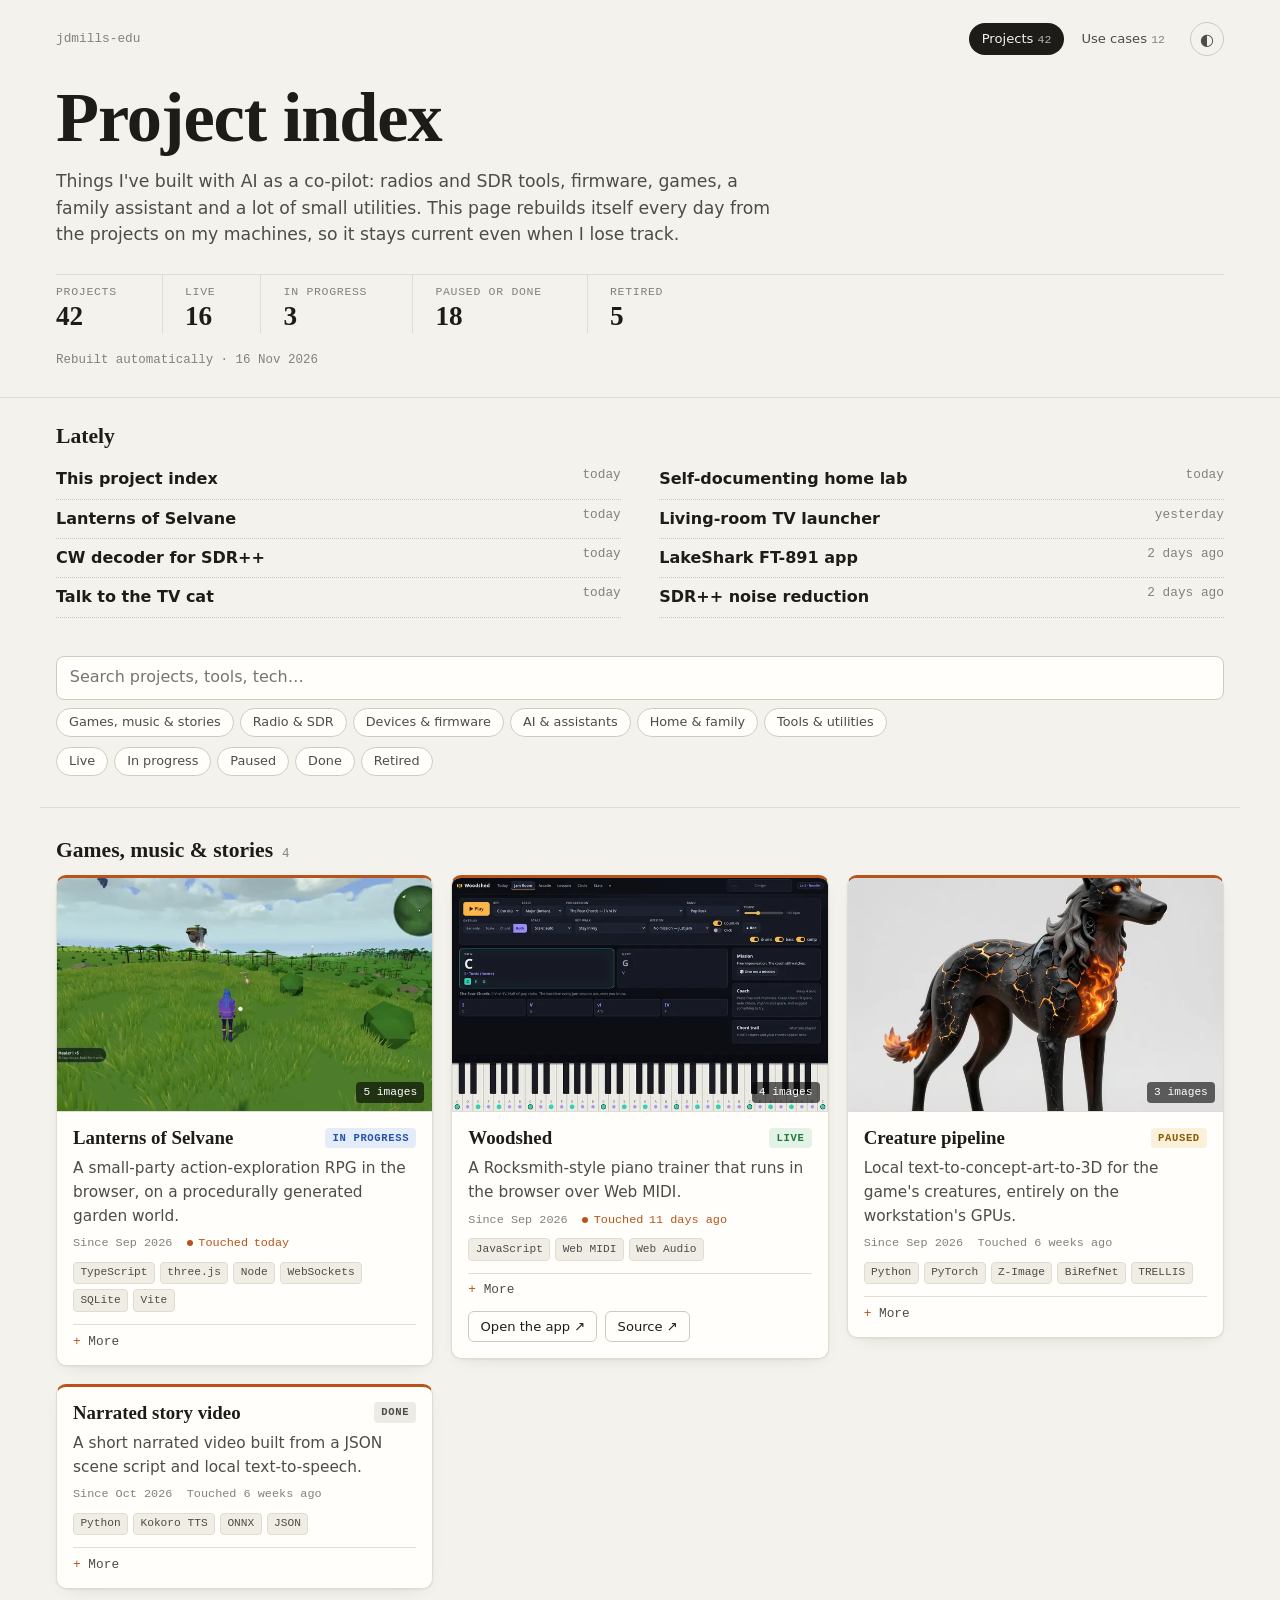
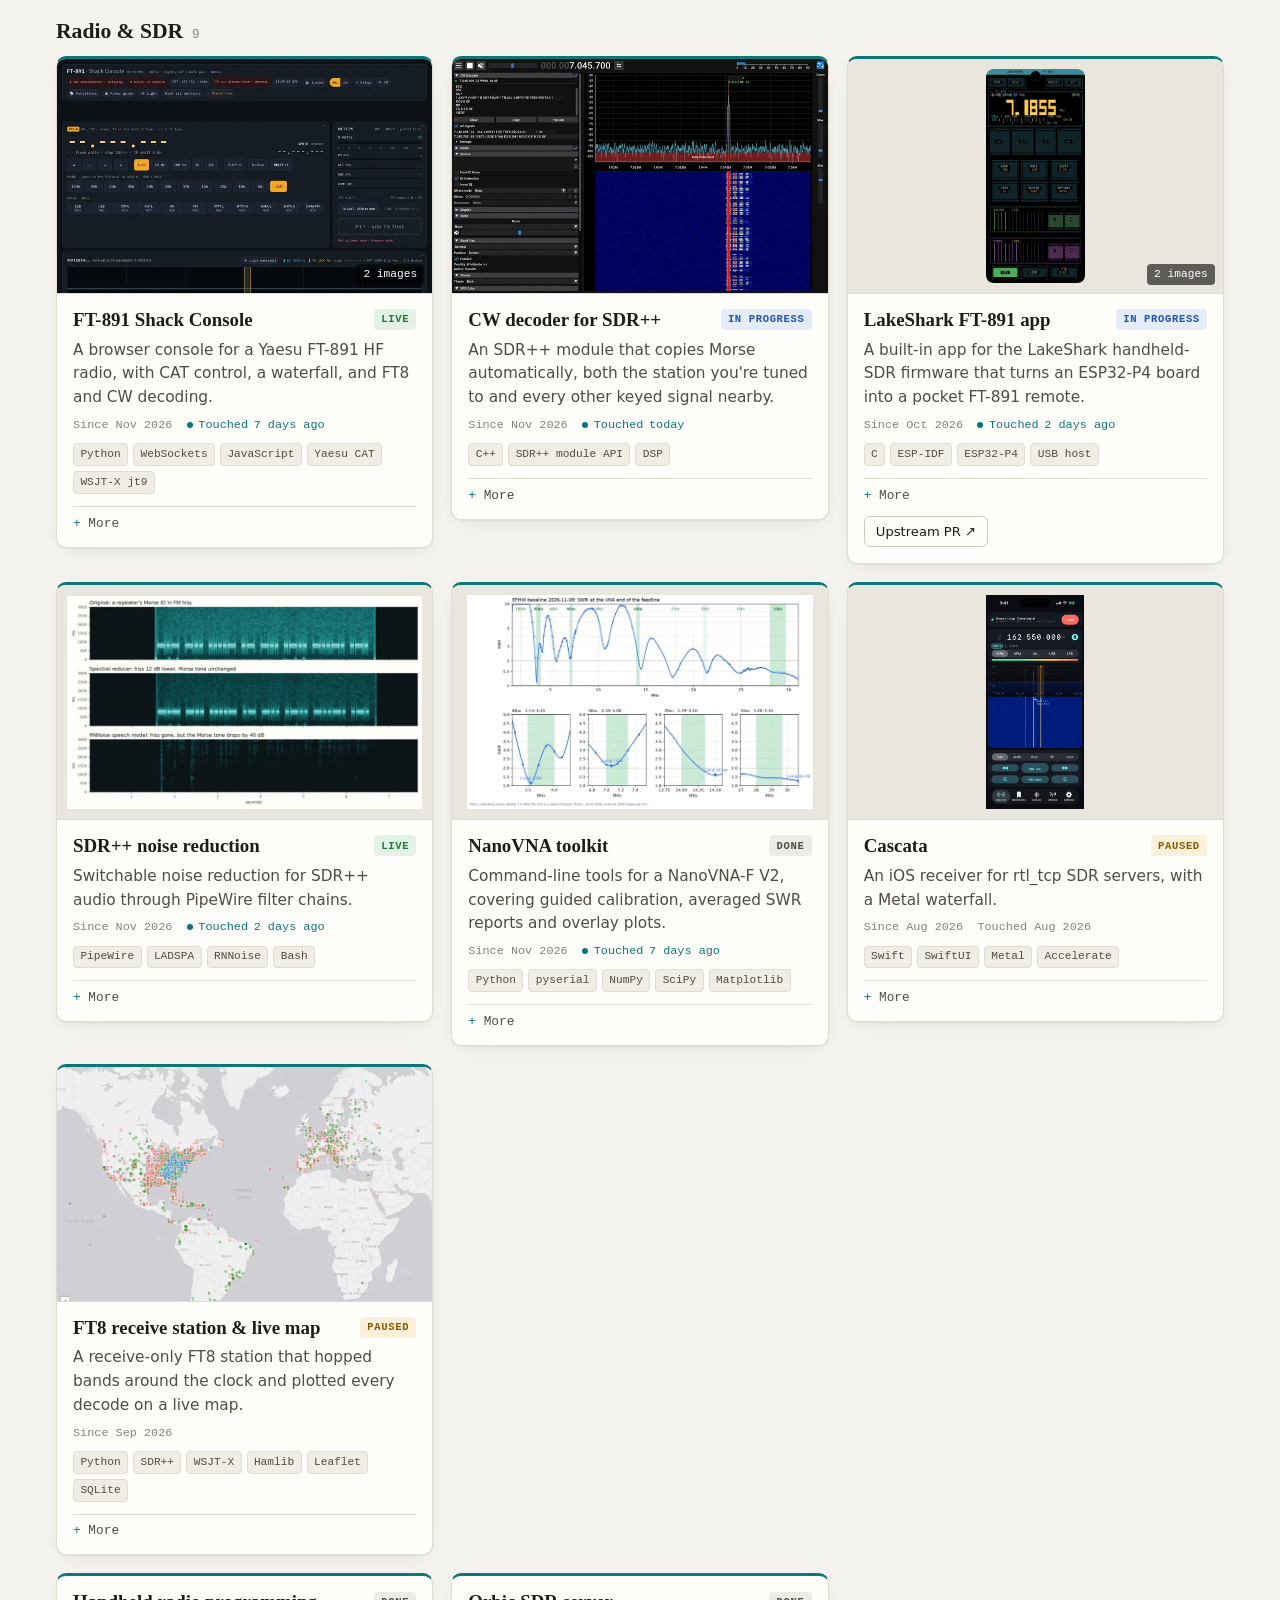
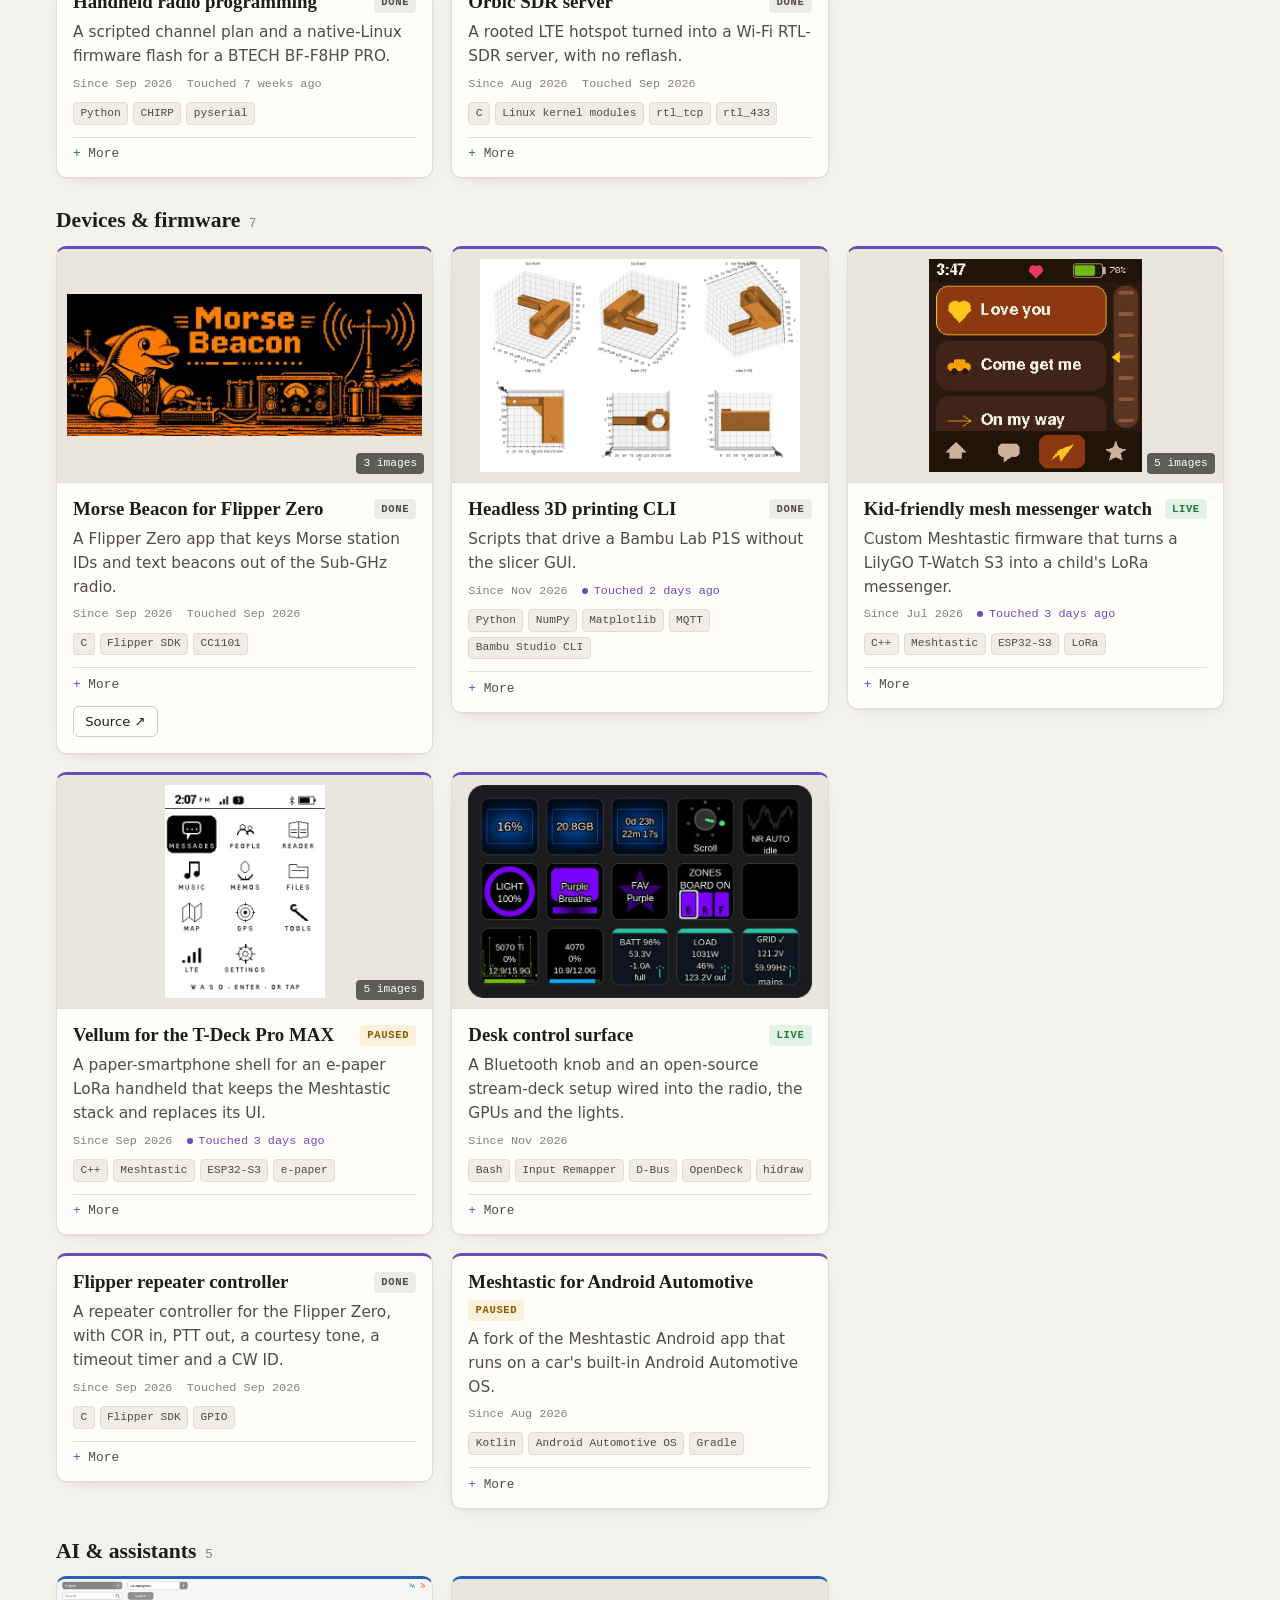
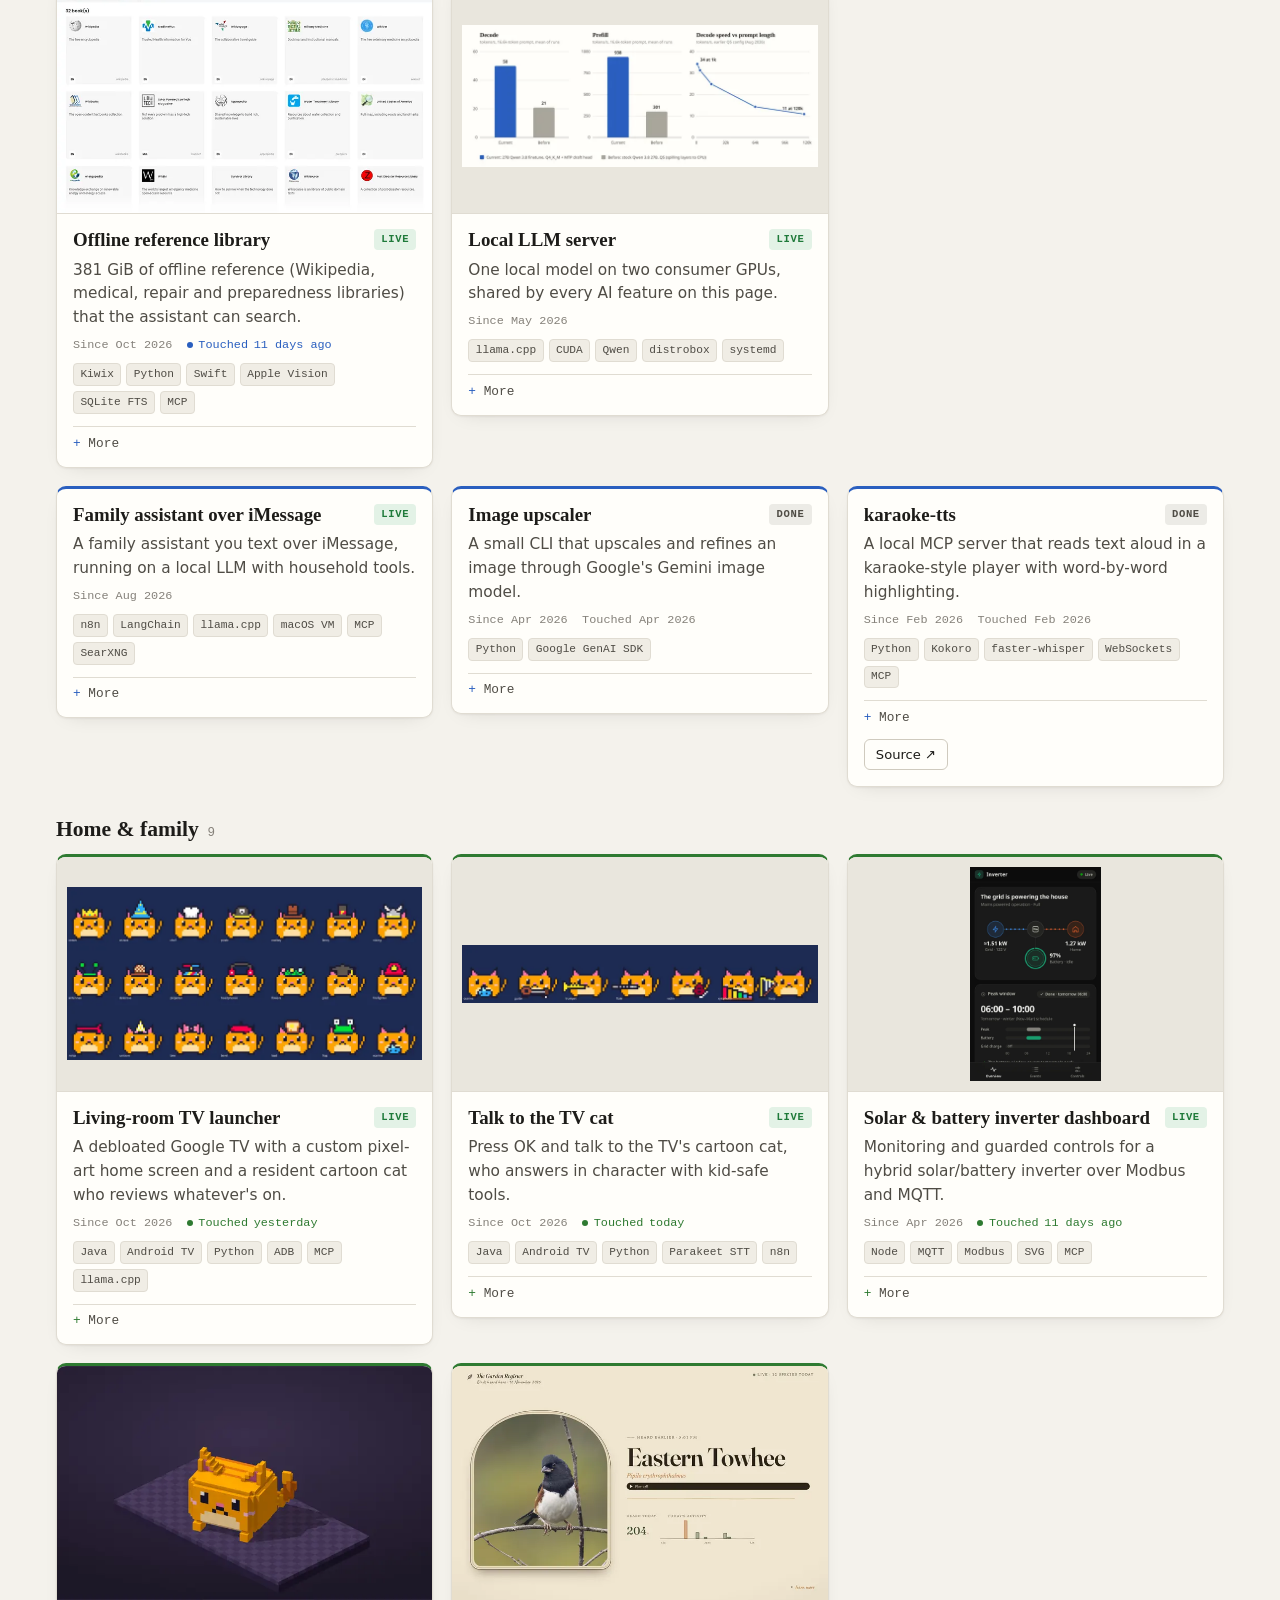
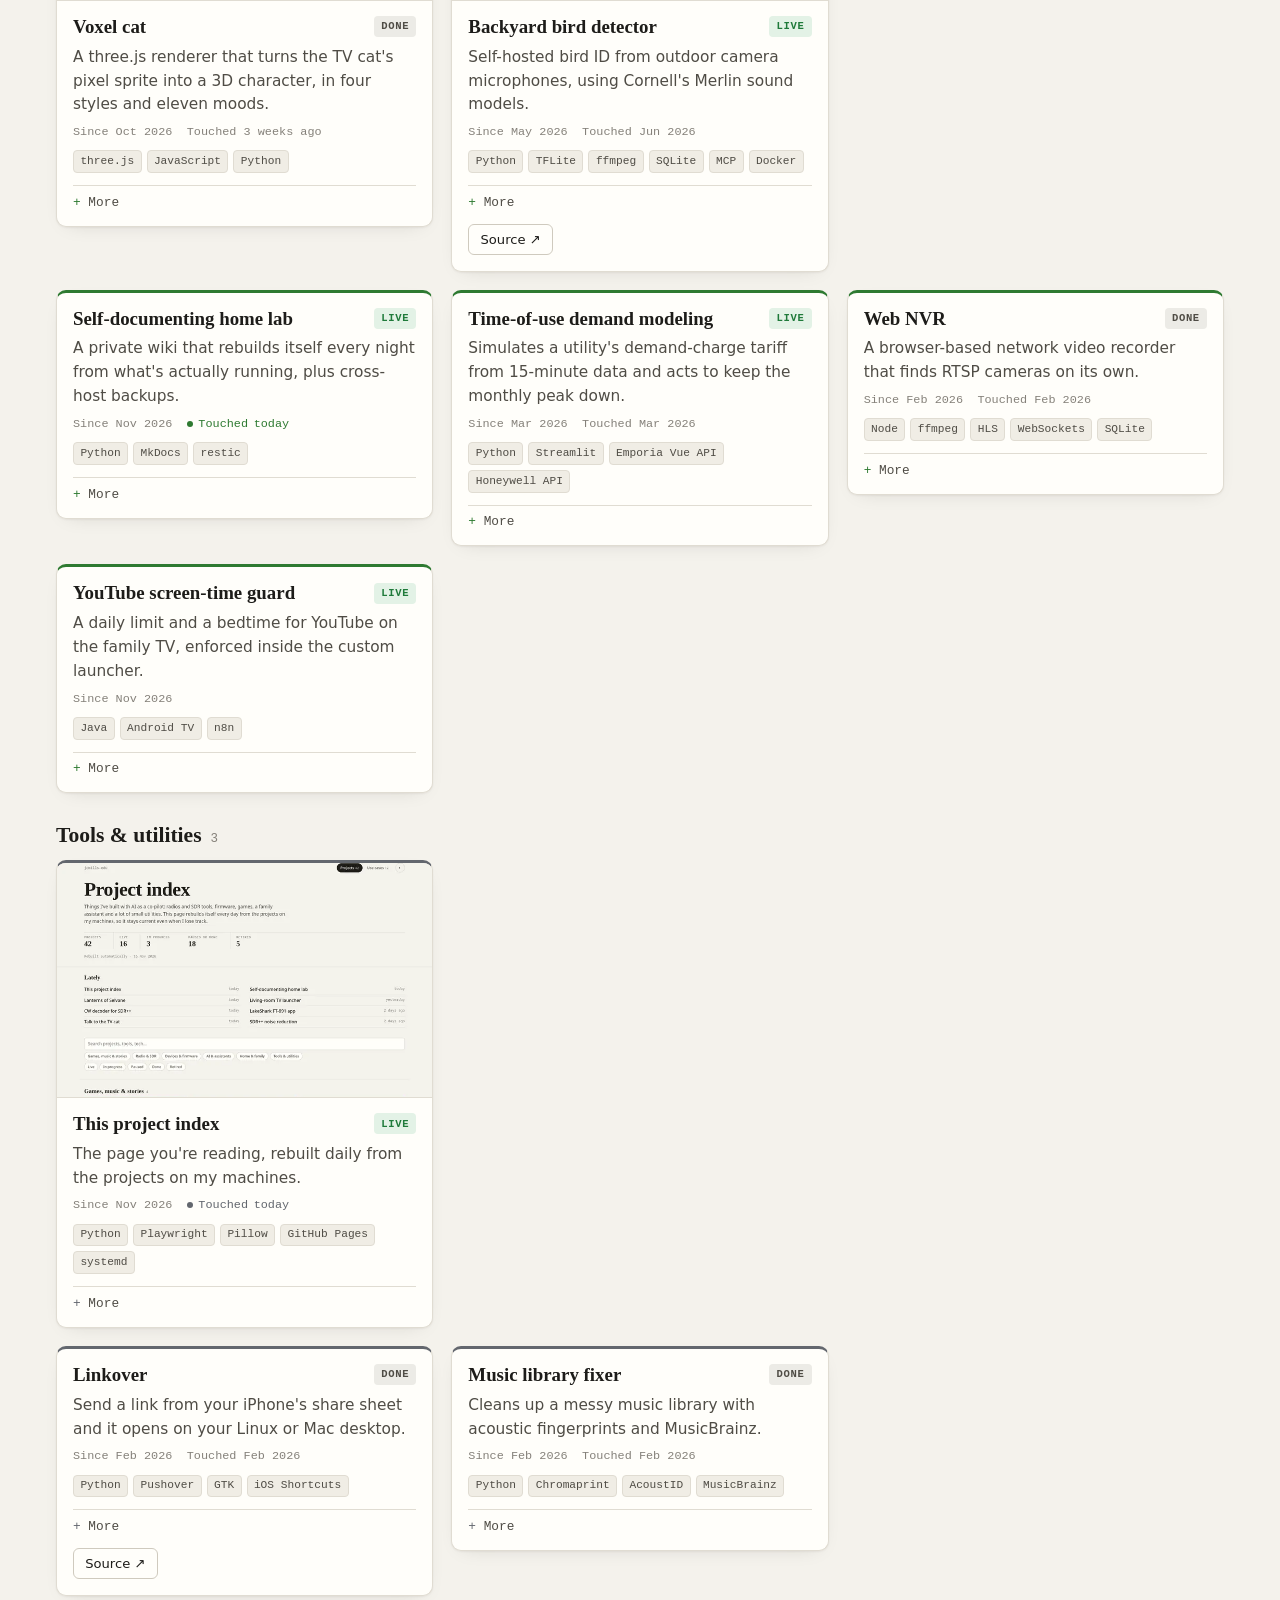
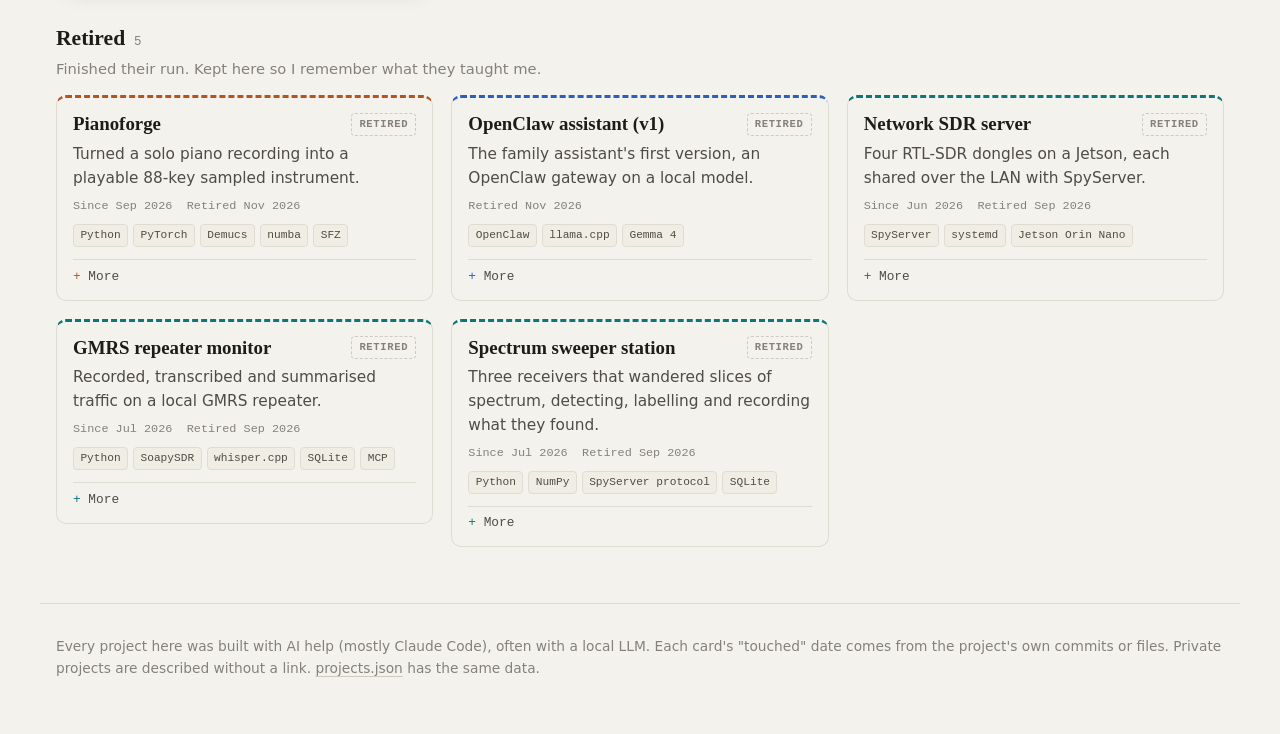
==== commit e1eb5168: "Update project index (2026-11-16)" ====
--- a/index.html
+++ b/index.html
@@ -176,6 +176,19 @@
 <ul class="stack"><li>Swift</li><li>SwiftUI</li><li>Metal</li><li>Accelerate</li></ul>
 <details><summary>More</summary><div class="more"><p>SwiftUI with a GPU waterfall and spectrum and seven full-screen visualisers. WFM (stereo and RDS), NFM, AM and SSB demodulation runs on Accelerate, with noise reduction, CTCSS/DCS tone squelch, a scanner over bookmark groups, squelch-triggered recording, two VFOs inside one passband and CHIRP CSV import. App Store preparation is paused.</p></div></details>
 
+</div></article>
+<article class="card cat-radio has-thumb" id="p-ft8-station" data-category="radio" data-status="paused" data-search="ft8 receive station &amp; live map a receive-only ft8 station that hopped bands around the clock and plotted every decode on a live map. an hf loop and an rtl-sdr fed sdr++ and wsjt-x. a band-hopper followed a day/night plan on ft8
+period boundaries, and a watchdog relaunched the chain when the dongle disappeared. a small
+stdlib-only python app turned wsjt-x&#x27;s udp feed into a leaflet map with great-circle paths, licence
+lookups and server-sent events, and spots went to psk reporter. paused in november 2026.
+ python sdr++ wsjt-x hamlib leaflet sqlite">
+<button class="thumb fit-cover" type="button" data-gallery="[{&quot;src&quot;: &quot;shots/ft8-station-1.webp&quot;, &quot;w&quot;: 1260, &quot;h&quot;: 900, &quot;caption&quot;: &quot;Every station the receiver decoded, coloured by band (world view; the receiver&#x27;s own marker is hidden)&quot;}]" aria-label="View images of FT8 receive station &amp; live map"><img src="shots/ft8-station-1-t.webp" alt="Every station the receiver decoded, coloured by band (world view; the receiver&#x27;s own marker is hidden)" width="720" height="514" loading="lazy" decoding="async"></button><div class="card-body">
+<div class="card-head"><h3><a href="#p-ft8-station">FT8 receive station &amp; live map</a></h3><span class="status s-paused">Paused</span></div>
+<p class="tagline">A receive-only FT8 station that hopped bands around the clock and plotted every decode on a live map.</p>
+<p class="meta"><span>Since Sep 2026</span></p>
+<ul class="stack"><li>Python</li><li>SDR++</li><li>WSJT-X</li><li>Hamlib</li><li>Leaflet</li><li>SQLite</li></ul>
+<details><summary>More</summary><div class="more"><p>An HF loop and an RTL-SDR fed SDR++ and WSJT-X. A band-hopper followed a day/night plan on FT8 period boundaries, and a watchdog relaunched the chain when the dongle disappeared. A small stdlib-only Python app turned WSJT-X&#x27;s UDP feed into a Leaflet map with great-circle paths, licence lookups and server-sent events, and spots went to PSK Reporter. Paused in November 2026.</p></div></details>
+
 </div></article></div><div class="grid"><article class="card cat-radio" id="p-bf-f8hp-pro" data-category="radio" data-status="done" data-search="handheld radio programming a scripted channel plan and a native-linux firmware flash for a btech bf-f8hp pro. rather than typing hundreds of channels into chirp, scripts regenerate them from sources (repeater
 lists, faa airband frequencies, noaa weather, railroad channels) into fixed 100-channel zones, then
 upload the image and verify it against a readback. the firmware was updated from linux with the
@@ -202,19 +215,6 @@
 <p class="meta"><span>Since Aug 2026</span><span>Touched <time datetime="2026-09-06">Sep 2026</time></span></p>
 <ul class="stack"><li>C</li><li>Linux kernel modules</li><li>rtl_tcp</li><li>rtl_433</li></ul>
 <details><summary>More</summary><div class="more"><p>The hotspot (Qualcomm MDM9607) ships with its USB port locked to peripheral mode and no host controller in the kernel. Three out-of-tree kernel modules, built against the matching vendor kernel, add one at runtime and push the OTG state machine into host mode. With a powered hub, each RTL-SDR dongle gets its own IP serving rtl_tcp, survives reboots, and appears on a custom SDR-themed status screen. It fed an rtl_433 sensor logger (since retired) and the Cascata iOS app.</p><p class="uc-links">Use cases: <a href="use-cases.html#u-sdr-signals-and-noise">Software-defined radio, from receivers to noise hunts</a></p></div></details>
-
-</div></article>
-<article class="card cat-radio" id="p-ft8-station" data-category="radio" data-status="paused" data-search="ft8 receive station &amp; live map a receive-only ft8 station that hopped bands around the clock and plotted every decode on a live map. an hf loop and an rtl-sdr fed sdr++ and wsjt-x. a band-hopper followed a day/night plan on ft8
-period boundaries, and a watchdog relaunched the chain when the dongle disappeared. a small
-stdlib-only python app turned wsjt-x&#x27;s udp feed into a leaflet map with great-circle paths, licence
-lookups and server-sent events, and spots went to psk reporter. paused in november 2026.
- python sdr++ wsjt-x hamlib leaflet sqlite">
-<div class="card-body">
-<div class="card-head"><h3><a href="#p-ft8-station">FT8 receive station &amp; live map</a></h3><span class="status s-paused">Paused</span></div>
-<p class="tagline">A receive-only FT8 station that hopped bands around the clock and plotted every decode on a live map.</p>
-<p class="meta"><span>Since Sep 2026</span></p>
-<ul class="stack"><li>Python</li><li>SDR++</li><li>WSJT-X</li><li>Hamlib</li><li>Leaflet</li><li>SQLite</li></ul>
-<details><summary>More</summary><div class="more"><p>An HF loop and an RTL-SDR fed SDR++ and WSJT-X. A band-hopper followed a day/night plan on FT8 period boundaries, and a watchdog relaunched the chain when the dongle disappeared. A small stdlib-only Python app turned WSJT-X&#x27;s UDP feed into a Leaflet map with great-circle paths, licence lookups and server-sent events, and spots went to PSK Reporter. Paused in November 2026.</p></div></details>
 
 </div></article></div></section><section class="cat-section" id="c-devices" data-section="devices"><h2>Devices &amp; firmware <span class="n">7</span></h2><div class="grid"><article class="card cat-devices has-thumb" id="p-flipper-morse-beacon" data-category="devices" data-status="done" data-search="morse beacon for flipper zero a flipper zero app that keys morse station ids and text beacons out of the sub-ghz radio. it sends cw and mcw (by toggling fsk). text can be typed on the flipper, sent from a phone over ble
 serial, or fed in on the uart pins. transmit is region-gated, with safe fallbacks when a saved
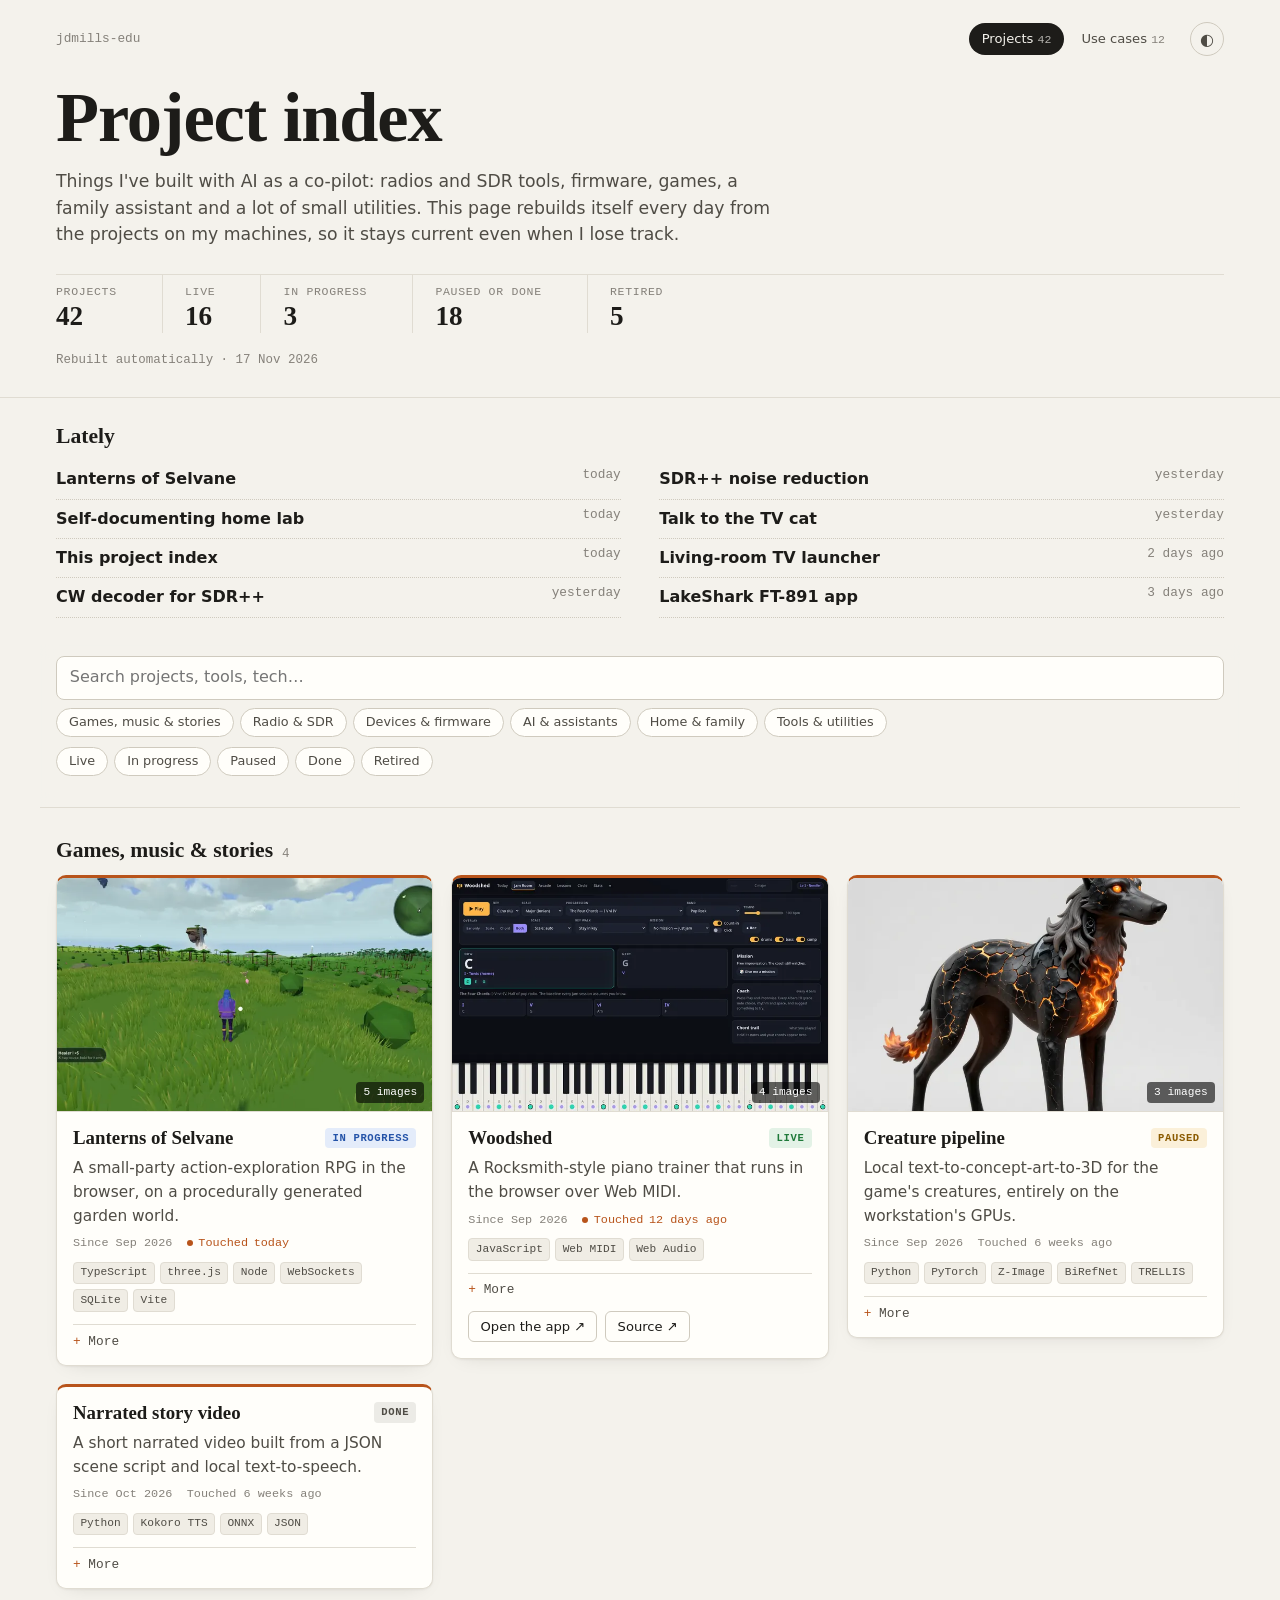
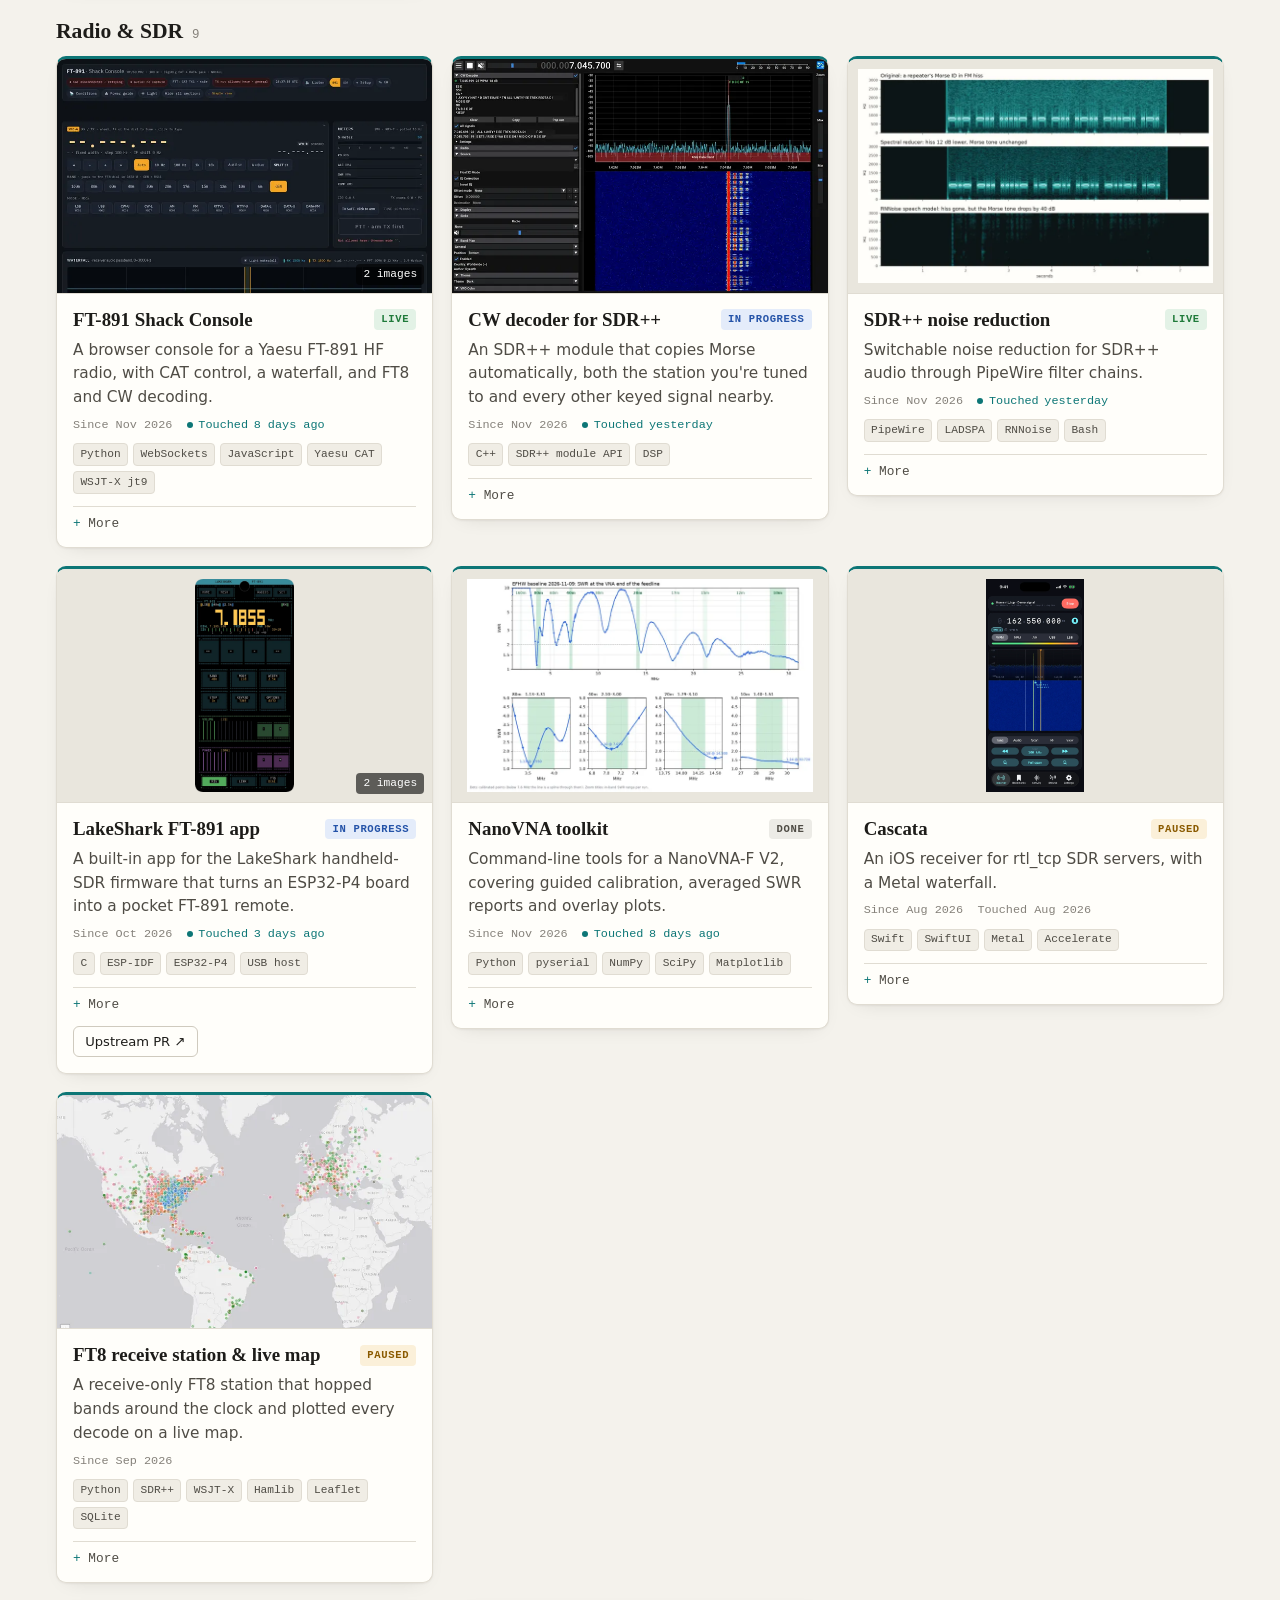
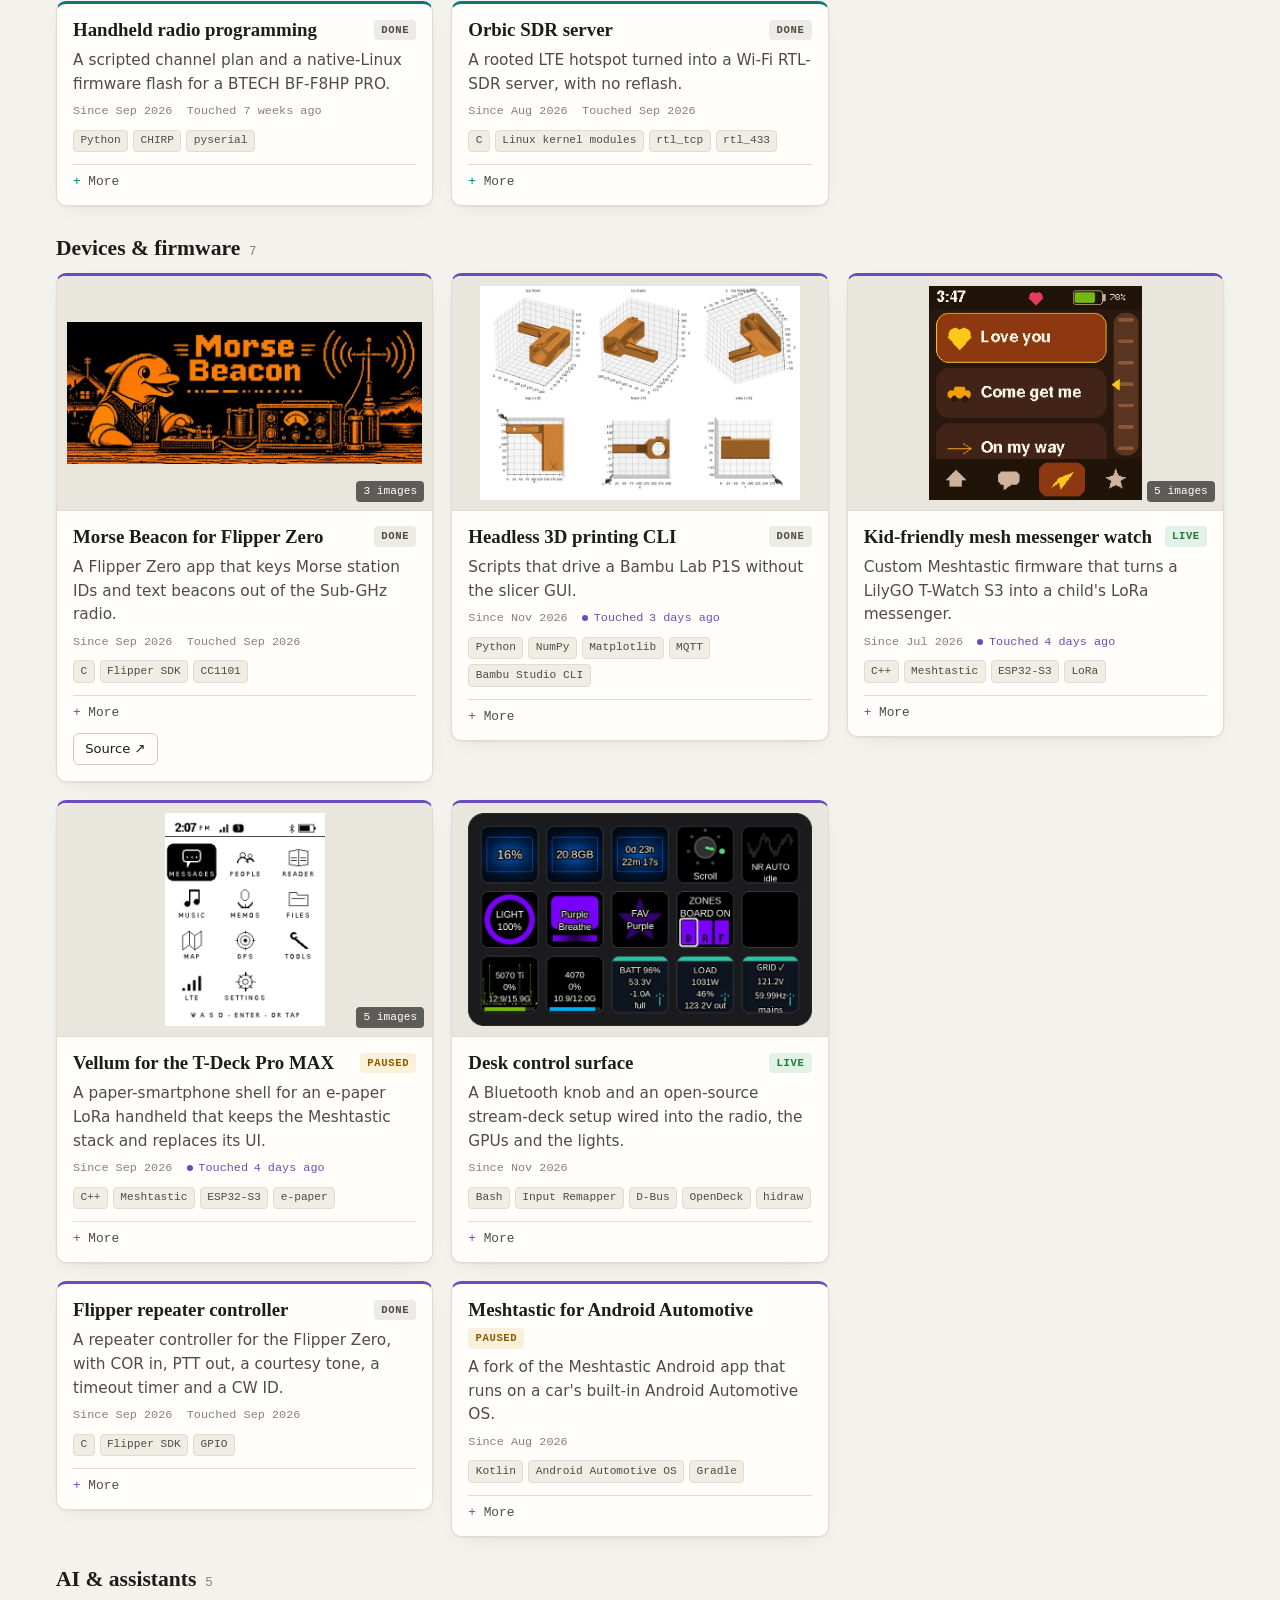
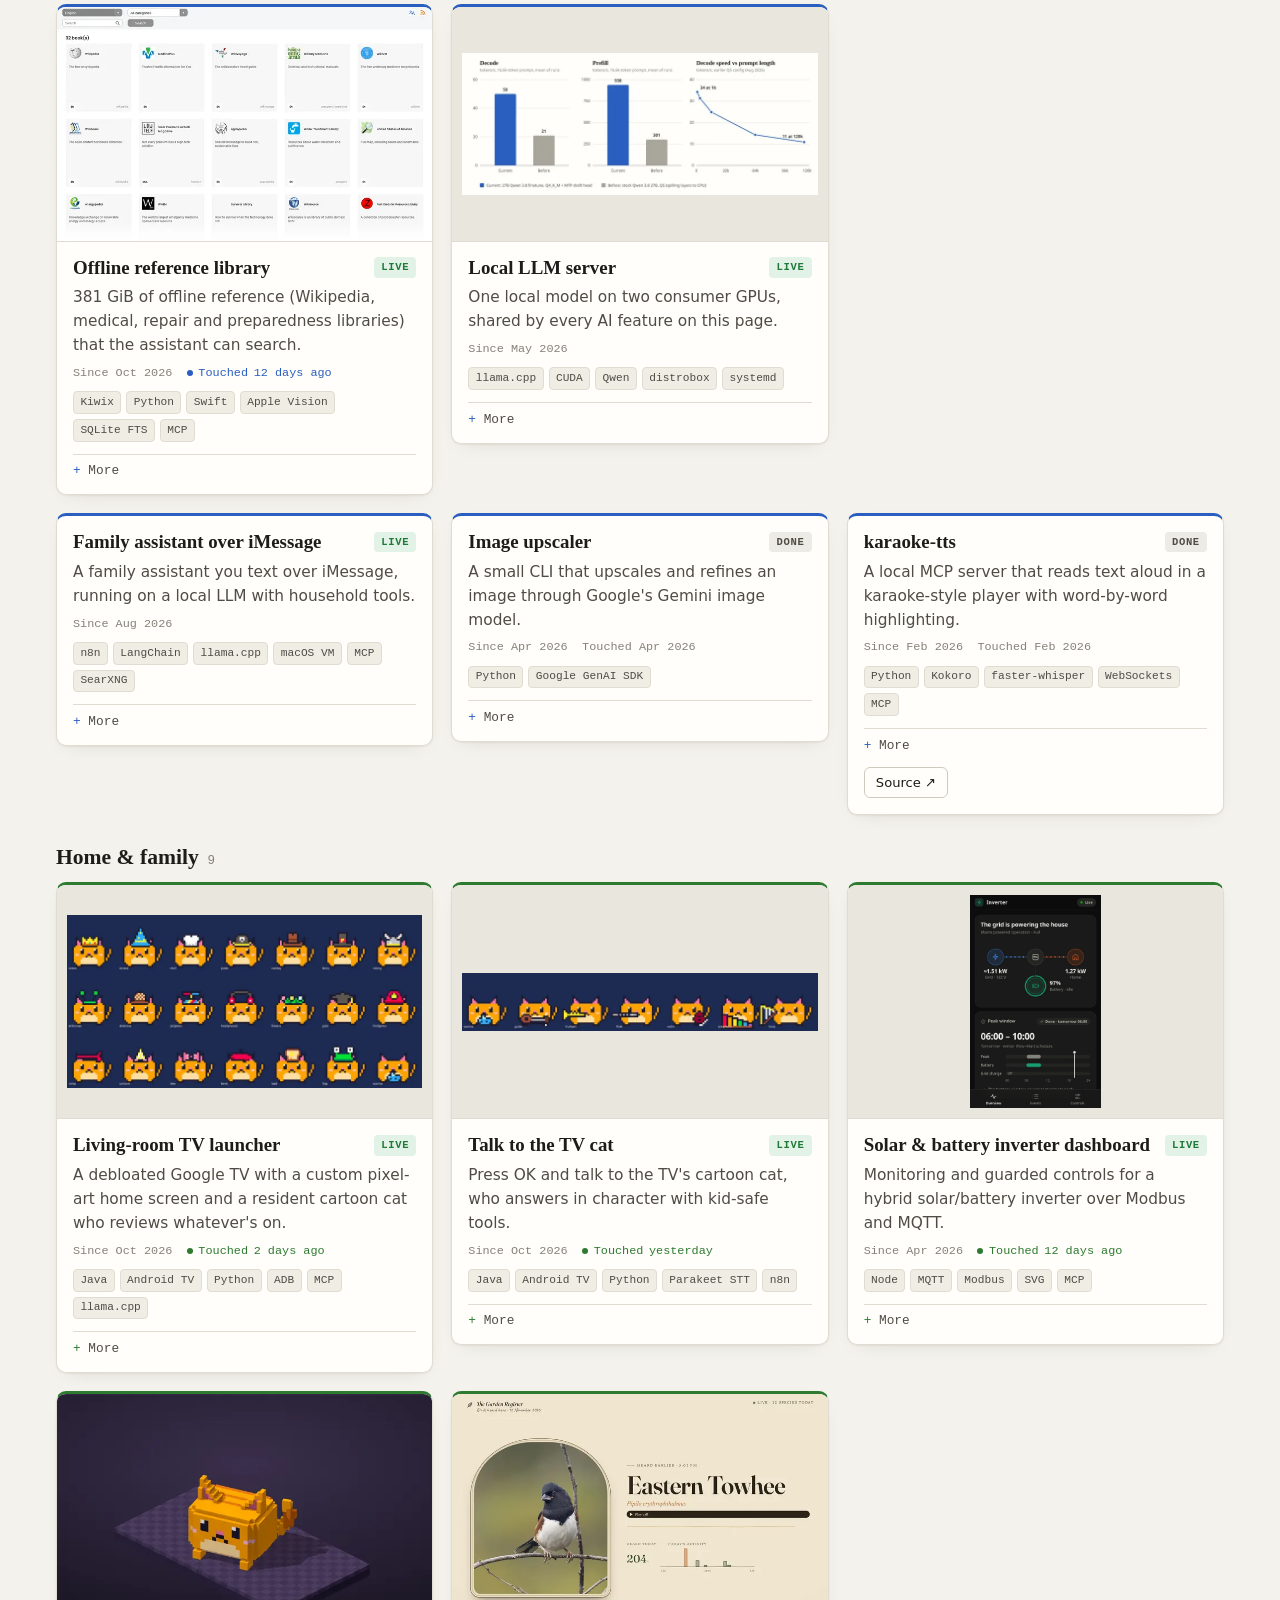
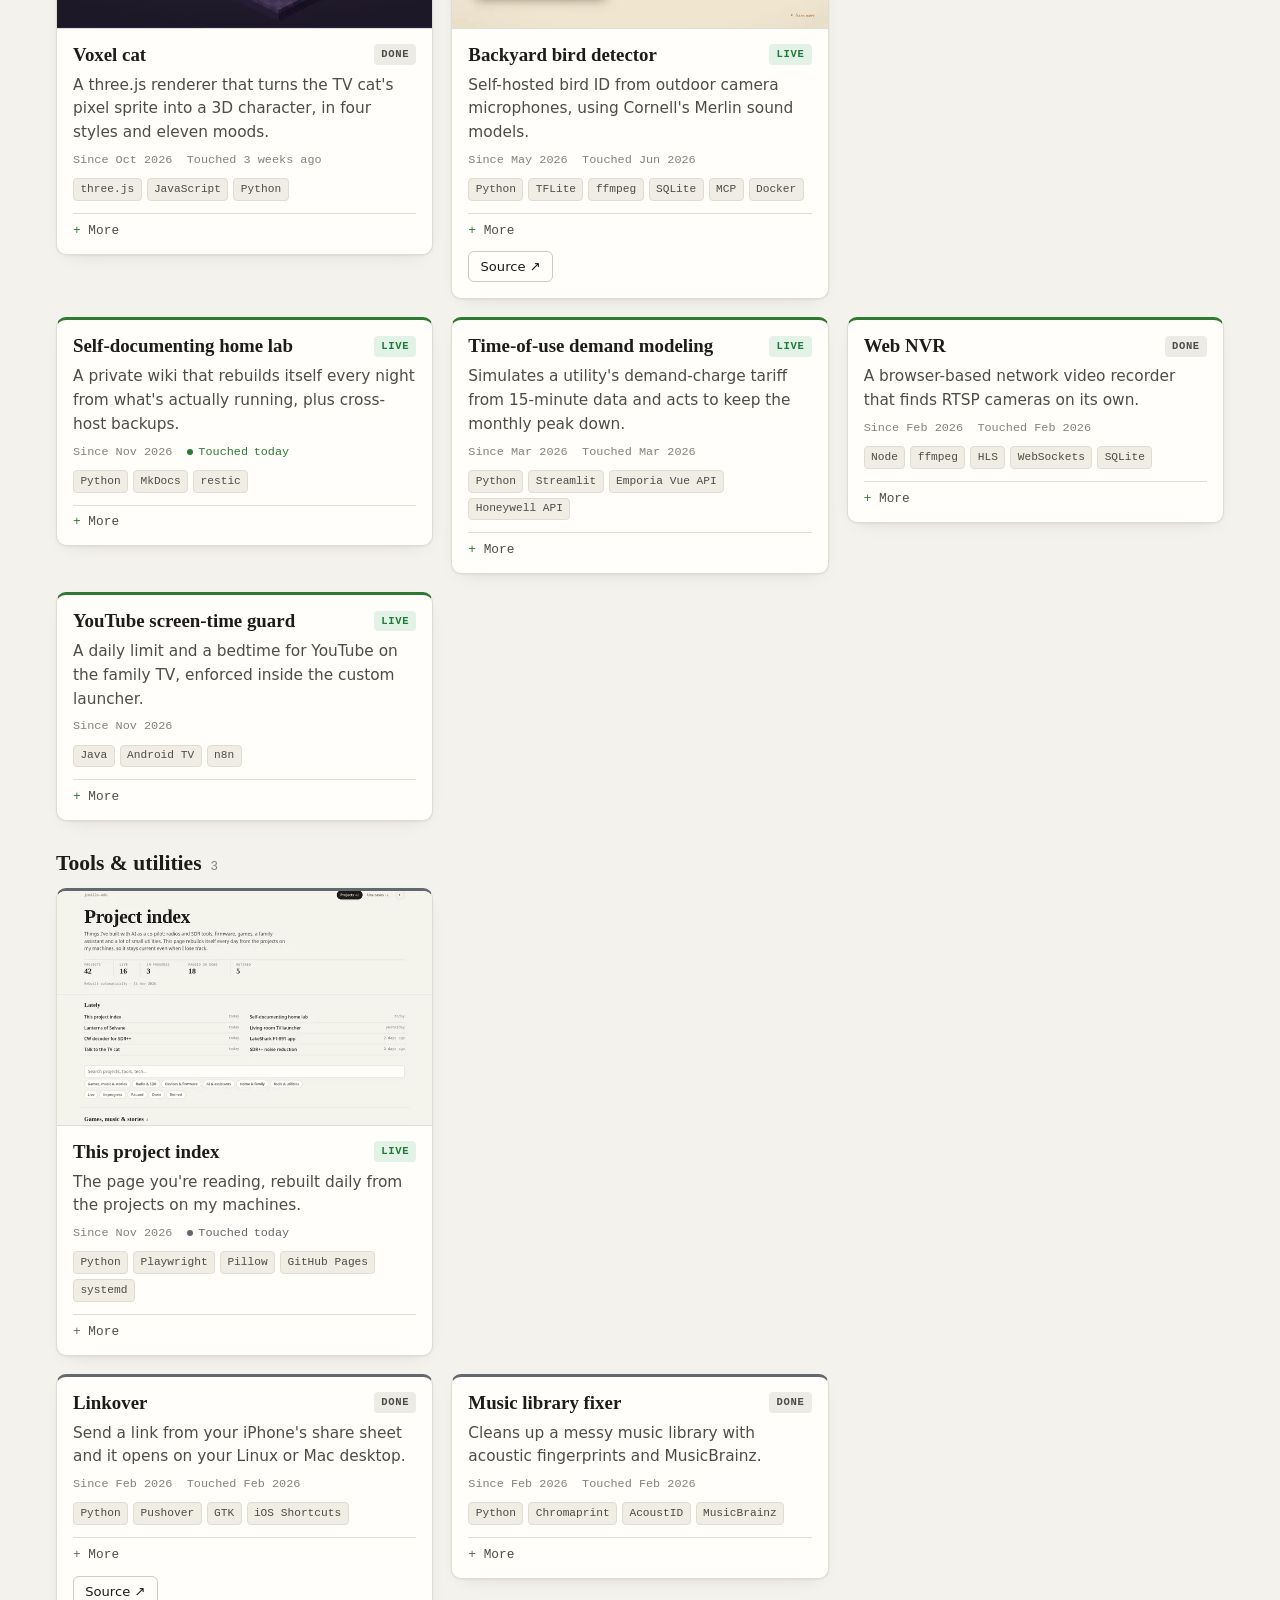
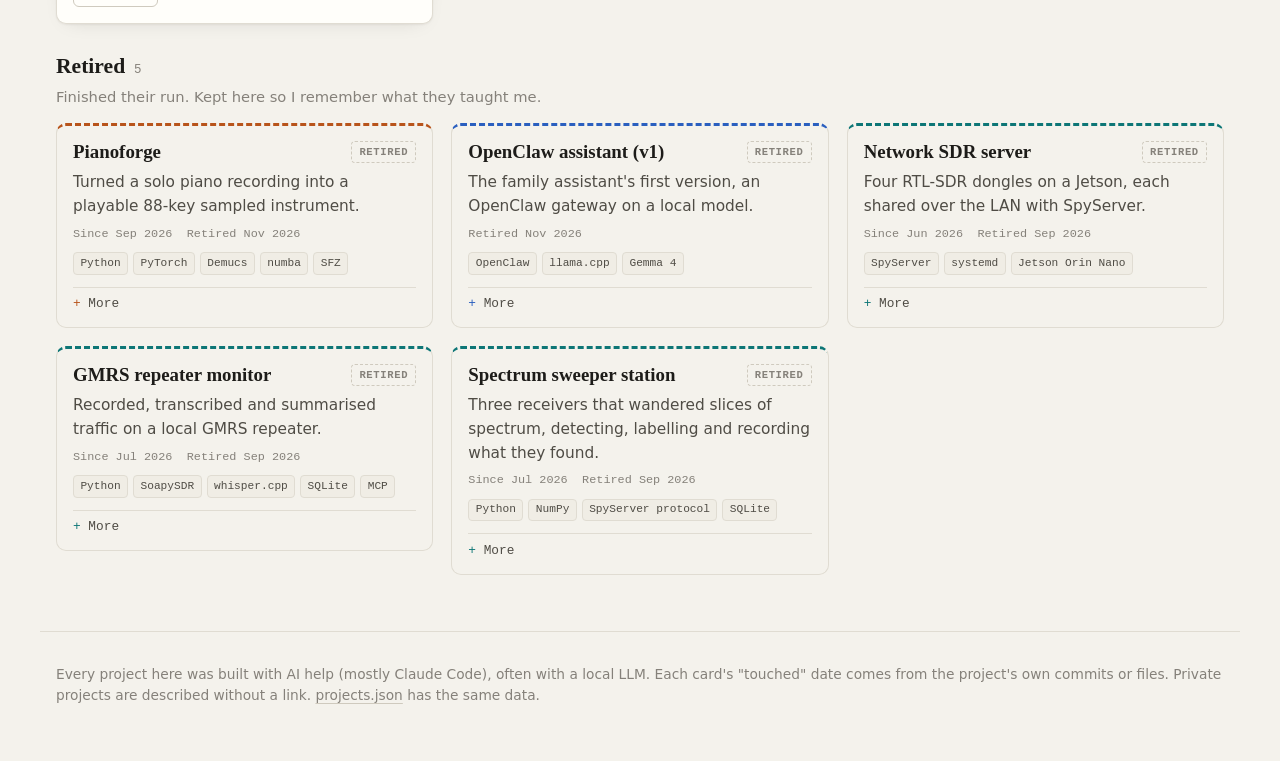
==== commit 169c2c11: "Update project index (2026-11-17)" ====
--- a/index.html
+++ b/index.html
@@ -26,10 +26,10 @@
 <div><dt>Paused or done</dt><dd>18</dd></div>
 <div><dt>Retired</dt><dd>5</dd></div>
 </dl>
-<p class="rebuilt">Rebuilt automatically · <time datetime="2026-11-16">16 Nov 2026</time></p>
+<p class="rebuilt">Rebuilt automatically · <time datetime="2026-11-17">17 Nov 2026</time></p>
 </div>
 </header>
-<section class="lately wrap" aria-labelledby="lately-h"><h2 id="lately-h">Lately</h2><ol><li><a href="#p-project-index"><span class="l-title">This project index</span><span class="l-when">today</span></a></li><li><a href="#p-lanterns-of-selvane"><span class="l-title">Lanterns of Selvane</span><span class="l-when">today</span></a></li><li><a href="#p-sdrpp-cw"><span class="l-title">CW decoder for SDR++</span><span class="l-when">today</span></a></li><li><a href="#p-talk-to-the-cat"><span class="l-title">Talk to the TV cat</span><span class="l-when">today</span></a></li><li><a href="#p-home-lab"><span class="l-title">Self-documenting home lab</span><span class="l-when">today</span></a></li><li><a href="#p-tv-launcher"><span class="l-title">Living-room TV launcher</span><span class="l-when">yesterday</span></a></li><li><a href="#p-lakeshark-ft891"><span class="l-title">LakeShark FT-891 app</span><span class="l-when">2 days ago</span></a></li><li><a href="#p-sdr-noise-reduction"><span class="l-title">SDR++ noise reduction</span><span class="l-when">2 days ago</span></a></li></ol></section>
+<section class="lately wrap" aria-labelledby="lately-h"><h2 id="lately-h">Lately</h2><ol><li><a href="#p-lanterns-of-selvane"><span class="l-title">Lanterns of Selvane</span><span class="l-when">today</span></a></li><li><a href="#p-home-lab"><span class="l-title">Self-documenting home lab</span><span class="l-when">today</span></a></li><li><a href="#p-project-index"><span class="l-title">This project index</span><span class="l-when">today</span></a></li><li><a href="#p-sdrpp-cw"><span class="l-title">CW decoder for SDR++</span><span class="l-when">yesterday</span></a></li><li><a href="#p-sdr-noise-reduction"><span class="l-title">SDR++ noise reduction</span><span class="l-when">yesterday</span></a></li><li><a href="#p-talk-to-the-cat"><span class="l-title">Talk to the TV cat</span><span class="l-when">yesterday</span></a></li><li><a href="#p-tv-launcher"><span class="l-title">Living-room TV launcher</span><span class="l-when">2 days ago</span></a></li><li><a href="#p-lakeshark-ft891"><span class="l-title">LakeShark FT-891 app</span><span class="l-when">3 days ago</span></a></li></ol></section>
 <nav class="filters wrap" aria-label="Filter projects">
 <label class="search"><span class="vh">Search projects</span><input type="search" id="q" placeholder="Search projects, tools, tech…" autocomplete="off"></label>
 <div class="chips" role="group" aria-label="Category"><button type="button" data-filter="category" data-value="play" aria-pressed="false">Games, music &amp; stories</button><button type="button" data-filter="category" data-value="radio" aria-pressed="false">Radio &amp; SDR</button><button type="button" data-filter="category" data-value="devices" aria-pressed="false">Devices &amp; firmware</button><button type="button" data-filter="category" data-value="ai" aria-pressed="false">AI &amp; assistants</button><button type="button" data-filter="category" data-value="home" aria-pressed="false">Home &amp; family</button><button type="button" data-filter="category" data-value="tools" aria-pressed="false">Tools &amp; utilities</button></div>
@@ -50,7 +50,7 @@
 <button class="thumb fit-cover" type="button" data-gallery="[{&quot;src&quot;: &quot;shots/lanterns-of-selvane-1.webp&quot;, &quot;w&quot;: 1280, &quot;h&quot;: 720, &quot;caption&quot;: &quot;Midday in the meadow ring, with floating islands on the horizon&quot;}, {&quot;src&quot;: &quot;shots/lanterns-of-selvane-2.webp&quot;, &quot;w&quot;: 1280, &quot;h&quot;: 720, &quot;caption&quot;: &quot;The Heartwell&#x27;s beam at the centre of the world&quot;}, {&quot;src&quot;: &quot;shots/lanterns-of-selvane-3.webp&quot;, &quot;w&quot;: 1280, &quot;h&quot;: 720, &quot;caption&quot;: &quot;The canopy biome&quot;}, {&quot;src&quot;: &quot;shots/lanterns-of-selvane-4.webp&quot;, &quot;w&quot;: 1024, &quot;h&quot;: 1024, &quot;caption&quot;: &quot;A whole generated world (seed 1), biome rings from the centre out&quot;}, {&quot;src&quot;: &quot;shots/lanterns-of-selvane-5.webp&quot;, &quot;w&quot;: 1448, &quot;h&quot;: 1086, &quot;caption&quot;: &quot;Title art&quot;}]" aria-label="View images of Lanterns of Selvane"><img src="shots/lanterns-of-selvane-1-t.webp" alt="Midday in the meadow ring, with floating islands on the horizon" width="720" height="405" loading="lazy" decoding="async"><span class="thumb-count">5 images</span></button><div class="card-body">
 <div class="card-head"><h3><a href="#p-lanterns-of-selvane">Lanterns of Selvane</a></h3><span class="status s-active">In progress</span></div>
 <p class="tagline">A small-party action-exploration RPG in the browser, on a procedurally generated garden world.</p>
-<p class="meta"><span>Since Sep 2026</span><span class="fresh" title="Touched in the last two weeks">Touched <time datetime="2026-11-16">today</time></span></p>
+<p class="meta"><span>Since Sep 2026</span><span class="fresh" title="Touched in the last two weeks">Touched <time datetime="2026-11-17">today</time></span></p>
 <ul class="stack"><li>TypeScript</li><li>three.js</li><li>Node</li><li>WebSockets</li><li>SQLite</li><li>Vite</li></ul>
 <details><summary>More</summary><div class="more"><p>Up to four players explore a seeded world with a 6 km radius, laid out in rings of biomes. Landmarks are placed so the next one is always visible on the horizon, and shelter comes from lore-rich shrines, the Lanterns, that you kindle rather than build. The pitch is <em>Phantasy Star Online × Breath of the Wild × Valheim × Tunic</em>.</p>
 <p>It&#x27;s TypeScript end to end: three.js in the browser, and a Node world server over WebSockets with SQLite. World generation is a pure, deterministic package that client and server share. Parties, companions, enemy tiers, radar, LODs and an asset viewer are all in. Since November an autonomous Claude Code loop works the backlog overnight. It playtests its own changes and opens pull requests for review in the morning.</p><p class="uc-links">Use cases: <a href="use-cases.html#u-automating-development">Automating my own development</a></p><div class="strip"><button type="button" class="mini" data-gallery="[{&quot;src&quot;: &quot;shots/lanterns-of-selvane-1.webp&quot;, &quot;w&quot;: 1280, &quot;h&quot;: 720, &quot;caption&quot;: &quot;Midday in the meadow ring, with floating islands on the horizon&quot;}, {&quot;src&quot;: &quot;shots/lanterns-of-selvane-2.webp&quot;, &quot;w&quot;: 1280, &quot;h&quot;: 720, &quot;caption&quot;: &quot;The Heartwell&#x27;s beam at the centre of the world&quot;}, {&quot;src&quot;: &quot;shots/lanterns-of-selvane-3.webp&quot;, &quot;w&quot;: 1280, &quot;h&quot;: 720, &quot;caption&quot;: &quot;The canopy biome&quot;}, {&quot;src&quot;: &quot;shots/lanterns-of-selvane-4.webp&quot;, &quot;w&quot;: 1024, &quot;h&quot;: 1024, &quot;caption&quot;: &quot;A whole generated world (seed 1), biome rings from the centre out&quot;}, {&quot;src&quot;: &quot;shots/lanterns-of-selvane-5.webp&quot;, &quot;w&quot;: 1448, &quot;h&quot;: 1086, &quot;caption&quot;: &quot;Title art&quot;}]" data-index="0" aria-label="Midday in the meadow ring, with floating islands on the horizon"><img src="shots/lanterns-of-selvane-1-t.webp" alt="" loading="lazy" width="720" height="405"></button><button type="button" class="mini" data-gallery="[{&quot;src&quot;: &quot;shots/lanterns-of-selvane-1.webp&quot;, &quot;w&quot;: 1280, &quot;h&quot;: 720, &quot;caption&quot;: &quot;Midday in the meadow ring, with floating islands on the horizon&quot;}, {&quot;src&quot;: &quot;shots/lanterns-of-selvane-2.webp&quot;, &quot;w&quot;: 1280, &quot;h&quot;: 720, &quot;caption&quot;: &quot;The Heartwell&#x27;s beam at the centre of the world&quot;}, {&quot;src&quot;: &quot;shots/lanterns-of-selvane-3.webp&quot;, &quot;w&quot;: 1280, &quot;h&quot;: 720, &quot;caption&quot;: &quot;The canopy biome&quot;}, {&quot;src&quot;: &quot;shots/lanterns-of-selvane-4.webp&quot;, &quot;w&quot;: 1024, &quot;h&quot;: 1024, &quot;caption&quot;: &quot;A whole generated world (seed 1), biome rings from the centre out&quot;}, {&quot;src&quot;: &quot;shots/lanterns-of-selvane-5.webp&quot;, &quot;w&quot;: 1448, &quot;h&quot;: 1086, &quot;caption&quot;: &quot;Title art&quot;}]" data-index="1" aria-label="The Heartwell&#x27;s beam at the centre of the world"><img src="shots/lanterns-of-selvane-2-t.webp" alt="" loading="lazy" width="720" height="405"></button><button type="button" class="mini" data-gallery="[{&quot;src&quot;: &quot;shots/lanterns-of-selvane-1.webp&quot;, &quot;w&quot;: 1280, &quot;h&quot;: 720, &quot;caption&quot;: &quot;Midday in the meadow ring, with floating islands on the horizon&quot;}, {&quot;src&quot;: &quot;shots/lanterns-of-selvane-2.webp&quot;, &quot;w&quot;: 1280, &quot;h&quot;: 720, &quot;caption&quot;: &quot;The Heartwell&#x27;s beam at the centre of the world&quot;}, {&quot;src&quot;: &quot;shots/lanterns-of-selvane-3.webp&quot;, &quot;w&quot;: 1280, &quot;h&quot;: 720, &quot;caption&quot;: &quot;The canopy biome&quot;}, {&quot;src&quot;: &quot;shots/lanterns-of-selvane-4.webp&quot;, &quot;w&quot;: 1024, &quot;h&quot;: 1024, &quot;caption&quot;: &quot;A whole generated world (seed 1), biome rings from the centre out&quot;}, {&quot;src&quot;: &quot;shots/lanterns-of-selvane-5.webp&quot;, &quot;w&quot;: 1448, &quot;h&quot;: 1086, &quot;caption&quot;: &quot;Title art&quot;}]" data-index="2" aria-label="The canopy biome"><img src="shots/lanterns-of-selvane-3-t.webp" alt="" loading="lazy" width="720" height="405"></button><button type="button" class="mini" data-gallery="[{&quot;src&quot;: &quot;shots/lanterns-of-selvane-1.webp&quot;, &quot;w&quot;: 1280, &quot;h&quot;: 720, &quot;caption&quot;: &quot;Midday in the meadow ring, with floating islands on the horizon&quot;}, {&quot;src&quot;: &quot;shots/lanterns-of-selvane-2.webp&quot;, &quot;w&quot;: 1280, &quot;h&quot;: 720, &quot;caption&quot;: &quot;The Heartwell&#x27;s beam at the centre of the world&quot;}, {&quot;src&quot;: &quot;shots/lanterns-of-selvane-3.webp&quot;, &quot;w&quot;: 1280, &quot;h&quot;: 720, &quot;caption&quot;: &quot;The canopy biome&quot;}, {&quot;src&quot;: &quot;shots/lanterns-of-selvane-4.webp&quot;, &quot;w&quot;: 1024, &quot;h&quot;: 1024, &quot;caption&quot;: &quot;A whole generated world (seed 1), biome rings from the centre out&quot;}, {&quot;src&quot;: &quot;shots/lanterns-of-selvane-5.webp&quot;, &quot;w&quot;: 1448, &quot;h&quot;: 1086, &quot;caption&quot;: &quot;Title art&quot;}]" data-index="3" aria-label="A whole generated world (seed 1), biome rings from the centre out"><img src="shots/lanterns-of-selvane-4-t.webp" alt="" loading="lazy" width="720" height="720"></button><button type="button" class="mini" data-gallery="[{&quot;src&quot;: &quot;shots/lanterns-of-selvane-1.webp&quot;, &quot;w&quot;: 1280, &quot;h&quot;: 720, &quot;caption&quot;: &quot;Midday in the meadow ring, with floating islands on the horizon&quot;}, {&quot;src&quot;: &quot;shots/lanterns-of-selvane-2.webp&quot;, &quot;w&quot;: 1280, &quot;h&quot;: 720, &quot;caption&quot;: &quot;The Heartwell&#x27;s beam at the centre of the world&quot;}, {&quot;src&quot;: &quot;shots/lanterns-of-selvane-3.webp&quot;, &quot;w&quot;: 1280, &quot;h&quot;: 720, &quot;caption&quot;: &quot;The canopy biome&quot;}, {&quot;src&quot;: &quot;shots/lanterns-of-selvane-4.webp&quot;, &quot;w&quot;: 1024, &quot;h&quot;: 1024, &quot;caption&quot;: &quot;A whole generated world (seed 1), biome rings from the centre out&quot;}, {&quot;src&quot;: &quot;shots/lanterns-of-selvane-5.webp&quot;, &quot;w&quot;: 1448, &quot;h&quot;: 1086, &quot;caption&quot;: &quot;Title art&quot;}]" data-index="4" aria-label="Title art"><img src="shots/lanterns-of-selvane-5-t.webp" alt="" loading="lazy" width="720" height="540"></button></div></div></details>
@@ -67,7 +67,7 @@
 <button class="thumb fit-cover" type="button" data-gallery="[{&quot;src&quot;: &quot;shots/woodshed-1.webp&quot;, &quot;w&quot;: 1440, &quot;h&quot;: 900, &quot;caption&quot;: &quot;The Jam Room: a progression, the next chord, a coach and a mission&quot;}, {&quot;src&quot;: &quot;shots/woodshed-2.webp&quot;, &quot;w&quot;: 1440, &quot;h&quot;: 900, &quot;caption&quot;: &quot;Eight arcade games, each drilling one jam skill&quot;}, {&quot;src&quot;: &quot;shots/woodshed-3.webp&quot;, &quot;w&quot;: 1440, &quot;h&quot;: 900, &quot;caption&quot;: &quot;The circle of fifths, with every chord in the key&quot;}, {&quot;src&quot;: &quot;shots/woodshed-4.webp&quot;, &quot;w&quot;: 1440, &quot;h&quot;: 900, &quot;caption&quot;: &quot;45 lessons in 10 units&quot;}]" aria-label="View images of Woodshed"><img src="shots/woodshed-1-t.webp" alt="The Jam Room: a progression, the next chord, a coach and a mission" width="720" height="450" loading="lazy" decoding="async"><span class="thumb-count">4 images</span></button><div class="card-body">
 <div class="card-head"><h3><a href="#p-woodshed">Woodshed</a></h3><span class="status s-live">Live</span></div>
 <p class="tagline">A Rocksmith-style piano trainer that runs in the browser over Web MIDI.</p>
-<p class="meta"><span>Since Sep 2026</span><span class="fresh" title="Touched in the last two weeks">Touched <time datetime="2026-11-05">11 days ago</time></span></p>
+<p class="meta"><span>Since Sep 2026</span><span class="fresh" title="Touched in the last two weeks">Touched <time datetime="2026-11-05">12 days ago</time></span></p>
 <ul class="stack"><li>JavaScript</li><li>Web MIDI</li><li>Web Audio</li></ul>
 <details><summary>More</summary><div class="more"><p>Plug in a MIDI keyboard and jam with a backing band in the Jam Room (band styles, missions, a coach, key walks, free play with a chord trail and .mid export), or work through 8 arcade games and 45 lessons in 10 units, with a circle-of-fifths view. An &quot;anti-laurels&quot; layer keeps a quick-eared player from coasting: a key heatmap, a Laurels Meter and a Daily Woodshed.</p>
 <p>There&#x27;s no build step and no server state. It&#x27;s plain scripts on one namespace, and progress lives in the browser.</p><div class="strip"><button type="button" class="mini" data-gallery="[{&quot;src&quot;: &quot;shots/woodshed-1.webp&quot;, &quot;w&quot;: 1440, &quot;h&quot;: 900, &quot;caption&quot;: &quot;The Jam Room: a progression, the next chord, a coach and a mission&quot;}, {&quot;src&quot;: &quot;shots/woodshed-2.webp&quot;, &quot;w&quot;: 1440, &quot;h&quot;: 900, &quot;caption&quot;: &quot;Eight arcade games, each drilling one jam skill&quot;}, {&quot;src&quot;: &quot;shots/woodshed-3.webp&quot;, &quot;w&quot;: 1440, &quot;h&quot;: 900, &quot;caption&quot;: &quot;The circle of fifths, with every chord in the key&quot;}, {&quot;src&quot;: &quot;shots/woodshed-4.webp&quot;, &quot;w&quot;: 1440, &quot;h&quot;: 900, &quot;caption&quot;: &quot;45 lessons in 10 units&quot;}]" data-index="0" aria-label="The Jam Room: a progression, the next chord, a coach and a mission"><img src="shots/woodshed-1-t.webp" alt="" loading="lazy" width="720" height="450"></button><button type="button" class="mini" data-gallery="[{&quot;src&quot;: &quot;shots/woodshed-1.webp&quot;, &quot;w&quot;: 1440, &quot;h&quot;: 900, &quot;caption&quot;: &quot;The Jam Room: a progression, the next chord, a coach and a mission&quot;}, {&quot;src&quot;: &quot;shots/woodshed-2.webp&quot;, &quot;w&quot;: 1440, &quot;h&quot;: 900, &quot;caption&quot;: &quot;Eight arcade games, each drilling one jam skill&quot;}, {&quot;src&quot;: &quot;shots/woodshed-3.webp&quot;, &quot;w&quot;: 1440, &quot;h&quot;: 900, &quot;caption&quot;: &quot;The circle of fifths, with every chord in the key&quot;}, {&quot;src&quot;: &quot;shots/woodshed-4.webp&quot;, &quot;w&quot;: 1440, &quot;h&quot;: 900, &quot;caption&quot;: &quot;45 lessons in 10 units&quot;}]" data-index="1" aria-label="Eight arcade games, each drilling one jam skill"><img src="shots/woodshed-2-t.webp" alt="" loading="lazy" width="720" height="450"></button><button type="button" class="mini" data-gallery="[{&quot;src&quot;: &quot;shots/woodshed-1.webp&quot;, &quot;w&quot;: 1440, &quot;h&quot;: 900, &quot;caption&quot;: &quot;The Jam Room: a progression, the next chord, a coach and a mission&quot;}, {&quot;src&quot;: &quot;shots/woodshed-2.webp&quot;, &quot;w&quot;: 1440, &quot;h&quot;: 900, &quot;caption&quot;: &quot;Eight arcade games, each drilling one jam skill&quot;}, {&quot;src&quot;: &quot;shots/woodshed-3.webp&quot;, &quot;w&quot;: 1440, &quot;h&quot;: 900, &quot;caption&quot;: &quot;The circle of fifths, with every chord in the key&quot;}, {&quot;src&quot;: &quot;shots/woodshed-4.webp&quot;, &quot;w&quot;: 1440, &quot;h&quot;: 900, &quot;caption&quot;: &quot;45 lessons in 10 units&quot;}]" data-index="2" aria-label="The circle of fifths, with every chord in the key"><img src="shots/woodshed-3-t.webp" alt="" loading="lazy" width="720" height="450"></button><button type="button" class="mini" data-gallery="[{&quot;src&quot;: &quot;shots/woodshed-1.webp&quot;, &quot;w&quot;: 1440, &quot;h&quot;: 900, &quot;caption&quot;: &quot;The Jam Room: a progression, the next chord, a coach and a mission&quot;}, {&quot;src&quot;: &quot;shots/woodshed-2.webp&quot;, &quot;w&quot;: 1440, &quot;h&quot;: 900, &quot;caption&quot;: &quot;Eight arcade games, each drilling one jam skill&quot;}, {&quot;src&quot;: &quot;shots/woodshed-3.webp&quot;, &quot;w&quot;: 1440, &quot;h&quot;: 900, &quot;caption&quot;: &quot;The circle of fifths, with every chord in the key&quot;}, {&quot;src&quot;: &quot;shots/woodshed-4.webp&quot;, &quot;w&quot;: 1440, &quot;h&quot;: 900, &quot;caption&quot;: &quot;45 lessons in 10 units&quot;}]" data-index="3" aria-label="45 lessons in 10 units"><img src="shots/woodshed-4-t.webp" alt="" loading="lazy" width="720" height="450"></button></div></div></details>
@@ -106,7 +106,7 @@
 <button class="thumb fit-cover" type="button" data-gallery="[{&quot;src&quot;: &quot;shots/ft891-console-1.webp&quot;, &quot;w&quot;: 1440, &quot;h&quot;: 900, &quot;caption&quot;: &quot;The Pro view, with every CAT control, meters and the waterfall (radio off, placeholder callsign)&quot;}, {&quot;src&quot;: &quot;shots/ft891-console-2.webp&quot;, &quot;w&quot;: 1440, &quot;h&quot;: 900, &quot;caption&quot;: &quot;The Simple view for new operators (radio off, placeholder callsign)&quot;}]" aria-label="View images of FT-891 Shack Console"><img src="shots/ft891-console-1-t.webp" alt="The Pro view, with every CAT control, meters and the waterfall (radio off, placeholder callsign)" width="720" height="450" loading="lazy" decoding="async"><span class="thumb-count">2 images</span></button><div class="card-body">
 <div class="card-head"><h3><a href="#p-ft891-console">FT-891 Shack Console</a></h3><span class="status s-live">Live</span></div>
 <p class="tagline">A browser console for a Yaesu FT-891 HF radio, with CAT control, a waterfall, and FT8 and CW decoding.</p>
-<p class="meta"><span>Since Nov 2026</span><span class="fresh" title="Touched in the last two weeks">Touched <time datetime="2026-11-09">7 days ago</time></span></p>
+<p class="meta"><span>Since Nov 2026</span><span class="fresh" title="Touched in the last two weeks">Touched <time datetime="2026-11-09">8 days ago</time></span></p>
 <ul class="stack"><li>Python</li><li>WebSockets</li><li>JavaScript</li><li>Yaesu CAT</li><li>WSJT-X jt9</li></ul>
 <details><summary>More</summary><div class="more"><p>It talks to the radio through a DigiRig Mobile interface. A beginner-friendly Simple view sits beside a Pro view with every CAT control, meters and a live waterfall. It decodes FT8 with WSJT-X&#x27;s jt9, and decodes Morse with automatic pitch and speed, giving each transmitter its own line.</p>
 <p>It knows which frequencies each US licence class may use (47 CFR §97.301/305/307), estimates RF exposure from FCC OET 65 duty factors, and shows band conditions from NOAA and ionosonde data. It&#x27;s receive-only by default, and a Bluetooth knob can tune the VFO.</p><p class="uc-links">Use cases: <a href="use-cases.html#u-safe-radio-software">Radio software that can&#x27;t transmit by accident</a>, <a href="use-cases.html#u-stream-deck-and-dial">Customising a stream deck and a Bluetooth dial</a></p><div class="strip"><button type="button" class="mini" data-gallery="[{&quot;src&quot;: &quot;shots/ft891-console-1.webp&quot;, &quot;w&quot;: 1440, &quot;h&quot;: 900, &quot;caption&quot;: &quot;The Pro view, with every CAT control, meters and the waterfall (radio off, placeholder callsign)&quot;}, {&quot;src&quot;: &quot;shots/ft891-console-2.webp&quot;, &quot;w&quot;: 1440, &quot;h&quot;: 900, &quot;caption&quot;: &quot;The Simple view for new operators (radio off, placeholder callsign)&quot;}]" data-index="0" aria-label="The Pro view, with every CAT control, meters and the waterfall (radio off, placeholder callsign)"><img src="shots/ft891-console-1-t.webp" alt="" loading="lazy" width="720" height="450"></button><button type="button" class="mini" data-gallery="[{&quot;src&quot;: &quot;shots/ft891-console-1.webp&quot;, &quot;w&quot;: 1440, &quot;h&quot;: 900, &quot;caption&quot;: &quot;The Pro view, with every CAT control, meters and the waterfall (radio off, placeholder callsign)&quot;}, {&quot;src&quot;: &quot;shots/ft891-console-2.webp&quot;, &quot;w&quot;: 1440, &quot;h&quot;: 900, &quot;caption&quot;: &quot;The Simple view for new operators (radio off, placeholder callsign)&quot;}]" data-index="1" aria-label="The Simple view for new operators (radio off, placeholder callsign)"><img src="shots/ft891-console-2-t.webp" alt="" loading="lazy" width="720" height="450"></button></div></div></details>
@@ -121,9 +121,21 @@
 <button class="thumb fit-cover" type="button" data-gallery="[{&quot;src&quot;: &quot;shots/sdrpp-cw-1.webp&quot;, &quot;w&quot;: 1600, &quot;h&quot;: 1000, &quot;caption&quot;: &quot;Decoding a 40 m CW signal, with every nearby transmitter on its own line&quot;}]" aria-label="View images of CW decoder for SDR++"><img src="shots/sdrpp-cw-1-t.webp" alt="Decoding a 40 m CW signal, with every nearby transmitter on its own line" width="720" height="450" loading="lazy" decoding="async"></button><div class="card-body">
 <div class="card-head"><h3><a href="#p-sdrpp-cw">CW decoder for SDR++</a></h3><span class="status s-active">In progress</span></div>
 <p class="tagline">An SDR++ module that copies Morse automatically, both the station you&#x27;re tuned to and every other keyed signal nearby.</p>
-<p class="meta"><span>Since Nov 2026</span><span class="fresh" title="Touched in the last two weeks">Touched <time datetime="2026-11-16">today</time></span></p>
+<p class="meta"><span>Since Nov 2026</span><span class="fresh" title="Touched in the last two weeks">Touched <time datetime="2026-11-16">yesterday</time></span></p>
 <ul class="stack"><li>C++</li><li>SDR++ module API</li><li>DSP</li></ul>
 <details><summary>More</summary><div class="more"><p>It&#x27;s a C++ port of the shack console&#x27;s decoder: automatic pitch and speed, a false-lock guard, and a phase-slope trick that starts a new line for each transmitter, each at its own speed. Decoded text is split into words and annotated (Q-codes, prosigns, signal reports, grid squares with distance, POTA/SOTA references, callsign prefixes), with optional callbook lookups. Nothing like it existed for SDR++ on Linux.</p><p class="uc-links">Use cases: <a href="use-cases.html#u-safe-radio-software">Radio software that can&#x27;t transmit by accident</a></p></div></details>
+
+</div></article>
+<article class="card cat-radio has-thumb" id="p-sdr-noise-reduction" data-category="radio" data-status="live" data-search="sdr++ noise reduction switchable noise reduction for sdr++ audio through pipewire filter chains. the routing changes with the mode: rnnoise for voice, a spectral denoiser for am, and nothing for cw,
+because rnnoise erases it. it follows whichever demodulator you pick in sdr++ within a few seconds,
+and one key on the desk deck toggles it.
+ pipewire ladspa rnnoise bash">
+<button class="thumb fit-contain" type="button" data-gallery="[{&quot;src&quot;: &quot;shots/sdr-noise-reduction-1.webp&quot;, &quot;w&quot;: 1560, &quot;h&quot;: 936, &quot;caption&quot;: &quot;Same recording, three ways: the spectral reducer cuts the hiss 12 dB and keeps the Morse; RNNoise erases the Morse&quot;}]" aria-label="View images of SDR++ noise reduction"><img src="shots/sdr-noise-reduction-1-t.webp" alt="Same recording, three ways: the spectral reducer cuts the hiss 12 dB and keeps the Morse; RNNoise erases the Morse" width="720" height="432" loading="lazy" decoding="async"></button><div class="card-body">
+<div class="card-head"><h3><a href="#p-sdr-noise-reduction">SDR++ noise reduction</a></h3><span class="status s-live">Live</span></div>
+<p class="tagline">Switchable noise reduction for SDR++ audio through PipeWire filter chains.</p>
+<p class="meta"><span>Since Nov 2026</span><span class="fresh" title="Touched in the last two weeks">Touched <time datetime="2026-11-16">yesterday</time></span></p>
+<ul class="stack"><li>PipeWire</li><li>LADSPA</li><li>RNNoise</li><li>Bash</li></ul>
+<details><summary>More</summary><div class="more"><p>The routing changes with the mode: RNNoise for voice, a spectral denoiser for AM, and nothing for CW, because RNNoise erases it. It follows whichever demodulator you pick in SDR++ within a few seconds, and one key on the desk deck toggles it.</p><p class="uc-links">Use cases: <a href="use-cases.html#u-sdr-signals-and-noise">Software-defined radio, from receivers to noise hunts</a>, <a href="use-cases.html#u-stream-deck-and-dial">Customising a stream deck and a Bluetooth dial</a></p></div></details>
 
 </div></article>
 <article class="card cat-radio has-thumb" id="p-lakeshark-ft891" data-category="radio" data-status="active" data-search="lakeshark ft-891 app a built-in app for the lakeshark handheld-sdr firmware that turns an esp32-p4 board into a pocket ft-891 remote. lakeshark is community firmware for esp32-p4 handhelds. this app adds a usb-host driver for the
@@ -135,22 +147,10 @@
 <button class="thumb fit-contain" type="button" data-gallery="[{&quot;src&quot;: &quot;shots/lakeshark-ft891-1.webp&quot;, &quot;w&quot;: 540, &quot;h&quot;: 1168, &quot;caption&quot;: &quot;The RIG page in LakeShark&#x27;s simulator, tuned to 40 m LSB&quot;}, {&quot;src&quot;: &quot;shots/lakeshark-ft891-2.webp&quot;, &quot;w&quot;: 540, &quot;h&quot;: 1168, &quot;caption&quot;: &quot;The same page in CW mode&quot;}]" aria-label="View images of LakeShark FT-891 app"><img src="shots/lakeshark-ft891-1-t.webp" alt="The RIG page in LakeShark&#x27;s simulator, tuned to 40 m LSB" width="540" height="1168" loading="lazy" decoding="async"><span class="thumb-count">2 images</span></button><div class="card-body">
 <div class="card-head"><h3><a href="#p-lakeshark-ft891">LakeShark FT-891 app</a></h3><span class="status s-active">In progress</span></div>
 <p class="tagline">A built-in app for the LakeShark handheld-SDR firmware that turns an ESP32-P4 board into a pocket FT-891 remote.</p>
-<p class="meta"><span>Since Oct 2026</span><span class="fresh" title="Touched in the last two weeks">Touched <time datetime="2026-11-14">2 days ago</time></span></p>
+<p class="meta"><span>Since Oct 2026</span><span class="fresh" title="Touched in the last two weeks">Touched <time datetime="2026-11-14">3 days ago</time></span></p>
 <ul class="stack"><li>C</li><li>ESP-IDF</li><li>ESP32-P4</li><li>USB host</li></ul>
 <details><summary>More</summary><div class="more"><p>LakeShark is community firmware for ESP32-P4 handhelds. This app adds a USB-host driver for the radio&#x27;s CAT port and sound card, a rigctld-compatible server, and big-button RIG/LINK screens, and it feeds the radio&#x27;s audio into LakeShark&#x27;s FT8 decoder. It replaced an earlier standalone-firmware attempt and is still in progress. Along the way: an upstream fix so the RTL-SDR Blog V4&#x27;s USB strings are read in full, which unlocks its HF mode.</p><p class="credit">Builds on <a href="https://github.com/SAMS0N1TE/LakeShark" rel="noopener">LakeShark by SAMS0N1TE</a>.</p><p class="uc-links">Use cases: <a href="use-cases.html#u-safe-radio-software">Radio software that can&#x27;t transmit by accident</a>, <a href="use-cases.html#u-embedded-bring-up">Bringing up and rescuing small embedded boards</a></p><div class="strip"><button type="button" class="mini" data-gallery="[{&quot;src&quot;: &quot;shots/lakeshark-ft891-1.webp&quot;, &quot;w&quot;: 540, &quot;h&quot;: 1168, &quot;caption&quot;: &quot;The RIG page in LakeShark&#x27;s simulator, tuned to 40 m LSB&quot;}, {&quot;src&quot;: &quot;shots/lakeshark-ft891-2.webp&quot;, &quot;w&quot;: 540, &quot;h&quot;: 1168, &quot;caption&quot;: &quot;The same page in CW mode&quot;}]" data-index="0" aria-label="The RIG page in LakeShark&#x27;s simulator, tuned to 40 m LSB"><img src="shots/lakeshark-ft891-1-t.webp" alt="" loading="lazy" width="540" height="1168"></button><button type="button" class="mini" data-gallery="[{&quot;src&quot;: &quot;shots/lakeshark-ft891-1.webp&quot;, &quot;w&quot;: 540, &quot;h&quot;: 1168, &quot;caption&quot;: &quot;The RIG page in LakeShark&#x27;s simulator, tuned to 40 m LSB&quot;}, {&quot;src&quot;: &quot;shots/lakeshark-ft891-2.webp&quot;, &quot;w&quot;: 540, &quot;h&quot;: 1168, &quot;caption&quot;: &quot;The same page in CW mode&quot;}]" data-index="1" aria-label="The same page in CW mode"><img src="shots/lakeshark-ft891-2-t.webp" alt="" loading="lazy" width="540" height="1168"></button></div></div></details>
 <p class="links"><a href="https://github.com/SAMS0N1TE/LakeShark/pull/24" rel="noopener">Upstream PR<span aria-hidden="true"> ↗</span></a></p>
-</div></article>
-<article class="card cat-radio has-thumb" id="p-sdr-noise-reduction" data-category="radio" data-status="live" data-search="sdr++ noise reduction switchable noise reduction for sdr++ audio through pipewire filter chains. the routing changes with the mode: rnnoise for voice, a spectral denoiser for am, and nothing for cw,
-because rnnoise erases it. it follows whichever demodulator you pick in sdr++ within a few seconds,
-and one key on the desk deck toggles it.
- pipewire ladspa rnnoise bash">
-<button class="thumb fit-contain" type="button" data-gallery="[{&quot;src&quot;: &quot;shots/sdr-noise-reduction-1.webp&quot;, &quot;w&quot;: 1560, &quot;h&quot;: 936, &quot;caption&quot;: &quot;Same recording, three ways: the spectral reducer cuts the hiss 12 dB and keeps the Morse; RNNoise erases the Morse&quot;}]" aria-label="View images of SDR++ noise reduction"><img src="shots/sdr-noise-reduction-1-t.webp" alt="Same recording, three ways: the spectral reducer cuts the hiss 12 dB and keeps the Morse; RNNoise erases the Morse" width="720" height="432" loading="lazy" decoding="async"></button><div class="card-body">
-<div class="card-head"><h3><a href="#p-sdr-noise-reduction">SDR++ noise reduction</a></h3><span class="status s-live">Live</span></div>
-<p class="tagline">Switchable noise reduction for SDR++ audio through PipeWire filter chains.</p>
-<p class="meta"><span>Since Nov 2026</span><span class="fresh" title="Touched in the last two weeks">Touched <time datetime="2026-11-14">2 days ago</time></span></p>
-<ul class="stack"><li>PipeWire</li><li>LADSPA</li><li>RNNoise</li><li>Bash</li></ul>
-<details><summary>More</summary><div class="more"><p>The routing changes with the mode: RNNoise for voice, a spectral denoiser for AM, and nothing for CW, because RNNoise erases it. It follows whichever demodulator you pick in SDR++ within a few seconds, and one key on the desk deck toggles it.</p><p class="uc-links">Use cases: <a href="use-cases.html#u-sdr-signals-and-noise">Software-defined radio, from receivers to noise hunts</a>, <a href="use-cases.html#u-stream-deck-and-dial">Customising a stream deck and a Bluetooth dial</a></p></div></details>
-
 </div></article>
 <article class="card cat-radio has-thumb" id="p-nanovna-toolkit" data-category="radio" data-status="done" data-search="nanovna toolkit command-line tools for a nanovna-f v2, covering guided calibration, averaged swr reports and overlay plots. it measures swr and impedance across the hf bands or at spot frequencies, runs software-corrected
 high-resolution sweeps above 7.6 mhz, captures the lcd, and overlays runs for before-and-after
@@ -159,7 +159,7 @@
 <button class="thumb fit-contain" type="button" data-gallery="[{&quot;src&quot;: &quot;shots/nanovna-toolkit-1.webp&quot;, &quot;w&quot;: 1341, &quot;h&quot;: 828, &quot;caption&quot;: &quot;SWR baseline for an end-fed half-wave, with per-band zooms&quot;}]" aria-label="View images of NanoVNA toolkit"><img src="shots/nanovna-toolkit-1-t.webp" alt="SWR baseline for an end-fed half-wave, with per-band zooms" width="720" height="445" loading="lazy" decoding="async"></button><div class="card-body">
 <div class="card-head"><h3><a href="#p-nanovna-toolkit">NanoVNA toolkit</a></h3><span class="status s-done">Done</span></div>
 <p class="tagline">Command-line tools for a NanoVNA-F V2, covering guided calibration, averaged SWR reports and overlay plots.</p>
-<p class="meta"><span>Since Nov 2026</span><span class="fresh" title="Touched in the last two weeks">Touched <time datetime="2026-11-09">7 days ago</time></span></p>
+<p class="meta"><span>Since Nov 2026</span><span class="fresh" title="Touched in the last two weeks">Touched <time datetime="2026-11-09">8 days ago</time></span></p>
 <ul class="stack"><li>Python</li><li>pyserial</li><li>NumPy</li><li>SciPy</li><li>Matplotlib</li></ul>
 <details><summary>More</summary><div class="more"><p>It measures SWR and impedance across the HF bands or at spot frequencies, runs software-corrected high-resolution sweeps above 7.6 MHz, captures the LCD, and overlays runs for before-and-after antenna comparisons.</p><p class="uc-links">Use cases: <a href="use-cases.html#u-sdr-signals-and-noise">Software-defined radio, from receivers to noise hunts</a></p></div></details>
 
@@ -235,7 +235,7 @@
 <button class="thumb fit-contain" type="button" data-gallery="[{&quot;src&quot;: &quot;shots/bambu-cli-1.webp&quot;, &quot;w&quot;: 1350, &quot;h&quot;: 900, &quot;caption&quot;: &quot;Orientation preview of an antenna-mast mount before slicing&quot;}]" aria-label="View images of Headless 3D printing CLI"><img src="shots/bambu-cli-1-t.webp" alt="Orientation preview of an antenna-mast mount before slicing" width="720" height="480" loading="lazy" decoding="async"></button><div class="card-body">
 <div class="card-head"><h3><a href="#p-bambu-cli">Headless 3D printing CLI</a></h3><span class="status s-done">Done</span></div>
 <p class="tagline">Scripts that drive a Bambu Lab P1S without the slicer GUI.</p>
-<p class="meta"><span>Since Nov 2026</span><span class="fresh" title="Touched in the last two weeks">Touched <time datetime="2026-11-14">2 days ago</time></span></p>
+<p class="meta"><span>Since Nov 2026</span><span class="fresh" title="Touched in the last two weeks">Touched <time datetime="2026-11-14">3 days ago</time></span></p>
 <ul class="stack"><li>Python</li><li>NumPy</li><li>Matplotlib</li><li>MQTT</li><li>Bambu Studio CLI</li></ul>
 <details><summary>More</summary><div class="more"><p>The scripts flatten Bambu Studio&#x27;s inherited profiles so the command-line slicer can use them, score an STL&#x27;s possible orientations, render previews, read printer status over MQTT and grab camera frames. The printer still refuses a remote print-start, so starting a print stays a button press.</p><p class="uc-links">Use cases: <a href="use-cases.html#u-making-physical-things">3D printing from the command line</a></p></div></details>
 
@@ -249,7 +249,7 @@
 <button class="thumb fit-contain" type="button" data-gallery="[{&quot;src&quot;: &quot;shots/mesh-watch-1.webp&quot;, &quot;w&quot;: 720, &quot;h&quot;: 720, &quot;caption&quot;: &quot;One-tap messages&quot;}, {&quot;src&quot;: &quot;shots/mesh-watch-2.webp&quot;, &quot;w&quot;: 720, &quot;h&quot;: 720, &quot;caption&quot;: &quot;A chat, with delivery marks&quot;}, {&quot;src&quot;: &quot;shots/mesh-watch-3.webp&quot;, &quot;w&quot;: 720, &quot;h&quot;: 720, &quot;caption&quot;: &quot;The virtual pet, fed by family messages&quot;}, {&quot;src&quot;: &quot;shots/mesh-watch-4.webp&quot;, &quot;w&quot;: 720, &quot;h&quot;: 720, &quot;caption&quot;: &quot;The step counter&quot;}, {&quot;src&quot;: &quot;shots/mesh-watch-5.webp&quot;, &quot;w&quot;: 720, &quot;h&quot;: 720, &quot;caption&quot;: &quot;\&quot;Find my watch\&quot; mode&quot;}]" aria-label="View images of Kid-friendly mesh messenger watch"><img src="shots/mesh-watch-1-t.webp" alt="One-tap messages" width="720" height="720" loading="lazy" decoding="async"><span class="thumb-count">5 images</span></button><div class="card-body">
 <div class="card-head"><h3><a href="#p-mesh-watch">Kid-friendly mesh messenger watch</a></h3><span class="status s-live">Live</span></div>
 <p class="tagline">Custom Meshtastic firmware that turns a LilyGO T-Watch S3 into a child&#x27;s LoRa messenger.</p>
-<p class="meta"><span>Since Jul 2026</span><span class="fresh" title="Touched in the last two weeks">Touched <time datetime="2026-11-13">3 days ago</time></span></p>
+<p class="meta"><span>Since Jul 2026</span><span class="fresh" title="Touched in the last two weeks">Touched <time datetime="2026-11-13">4 days ago</time></span></p>
 <ul class="stack"><li>C++</li><li>Meshtastic</li><li>ESP32-S3</li><li>LoRa</li></ul>
 <details><summary>More</summary><div class="more"><p>It replaces the stock screen with a colourful UI: a big-key keyboard, incoming messages read aloud, a &quot;secret knock&quot;, and a Fun tab with a stopwatch, doodle pad, a virtual pet fed by family messages, an 8-ball, themes and an alarm. The watch has no GPS, so a &quot;Who&#x27;s near me?&quot; card reports the nearest heard node instead. A later release fixed about five minutes a day of clock drift by re-anchoring to the crystal RTC.</p><p class="uc-links">Use cases: <a href="use-cases.html#u-safe-radio-software">Radio software that can&#x27;t transmit by accident</a>, <a href="use-cases.html#u-embedded-bring-up">Bringing up and rescuing small embedded boards</a></p><div class="strip"><button type="button" class="mini" data-gallery="[{&quot;src&quot;: &quot;shots/mesh-watch-1.webp&quot;, &quot;w&quot;: 720, &quot;h&quot;: 720, &quot;caption&quot;: &quot;One-tap messages&quot;}, {&quot;src&quot;: &quot;shots/mesh-watch-2.webp&quot;, &quot;w&quot;: 720, &quot;h&quot;: 720, &quot;caption&quot;: &quot;A chat, with delivery marks&quot;}, {&quot;src&quot;: &quot;shots/mesh-watch-3.webp&quot;, &quot;w&quot;: 720, &quot;h&quot;: 720, &quot;caption&quot;: &quot;The virtual pet, fed by family messages&quot;}, {&quot;src&quot;: &quot;shots/mesh-watch-4.webp&quot;, &quot;w&quot;: 720, &quot;h&quot;: 720, &quot;caption&quot;: &quot;The step counter&quot;}, {&quot;src&quot;: &quot;shots/mesh-watch-5.webp&quot;, &quot;w&quot;: 720, &quot;h&quot;: 720, &quot;caption&quot;: &quot;\&quot;Find my watch\&quot; mode&quot;}]" data-index="0" aria-label="One-tap messages"><img src="shots/mesh-watch-1-t.webp" alt="" loading="lazy" width="720" height="720"></button><button type="button" class="mini" data-gallery="[{&quot;src&quot;: &quot;shots/mesh-watch-1.webp&quot;, &quot;w&quot;: 720, &quot;h&quot;: 720, &quot;caption&quot;: &quot;One-tap messages&quot;}, {&quot;src&quot;: &quot;shots/mesh-watch-2.webp&quot;, &quot;w&quot;: 720, &quot;h&quot;: 720, &quot;caption&quot;: &quot;A chat, with delivery marks&quot;}, {&quot;src&quot;: &quot;shots/mesh-watch-3.webp&quot;, &quot;w&quot;: 720, &quot;h&quot;: 720, &quot;caption&quot;: &quot;The virtual pet, fed by family messages&quot;}, {&quot;src&quot;: &quot;shots/mesh-watch-4.webp&quot;, &quot;w&quot;: 720, &quot;h&quot;: 720, &quot;caption&quot;: &quot;The step counter&quot;}, {&quot;src&quot;: &quot;shots/mesh-watch-5.webp&quot;, &quot;w&quot;: 720, &quot;h&quot;: 720, &quot;caption&quot;: &quot;\&quot;Find my watch\&quot; mode&quot;}]" data-index="1" aria-label="A chat, with delivery marks"><img src="shots/mesh-watch-2-t.webp" alt="" loading="lazy" width="720" height="720"></button><button type="button" class="mini" data-gallery="[{&quot;src&quot;: &quot;shots/mesh-watch-1.webp&quot;, &quot;w&quot;: 720, &quot;h&quot;: 720, &quot;caption&quot;: &quot;One-tap messages&quot;}, {&quot;src&quot;: &quot;shots/mesh-watch-2.webp&quot;, &quot;w&quot;: 720, &quot;h&quot;: 720, &quot;caption&quot;: &quot;A chat, with delivery marks&quot;}, {&quot;src&quot;: &quot;shots/mesh-watch-3.webp&quot;, &quot;w&quot;: 720, &quot;h&quot;: 720, &quot;caption&quot;: &quot;The virtual pet, fed by family messages&quot;}, {&quot;src&quot;: &quot;shots/mesh-watch-4.webp&quot;, &quot;w&quot;: 720, &quot;h&quot;: 720, &quot;caption&quot;: &quot;The step counter&quot;}, {&quot;src&quot;: &quot;shots/mesh-watch-5.webp&quot;, &quot;w&quot;: 720, &quot;h&quot;: 720, &quot;caption&quot;: &quot;\&quot;Find my watch\&quot; mode&quot;}]" data-index="2" aria-label="The virtual pet, fed by family messages"><img src="shots/mesh-watch-3-t.webp" alt="" loading="lazy" width="720" height="720"></button><button type="button" class="mini" data-gallery="[{&quot;src&quot;: &quot;shots/mesh-watch-1.webp&quot;, &quot;w&quot;: 720, &quot;h&quot;: 720, &quot;caption&quot;: &quot;One-tap messages&quot;}, {&quot;src&quot;: &quot;shots/mesh-watch-2.webp&quot;, &quot;w&quot;: 720, &quot;h&quot;: 720, &quot;caption&quot;: &quot;A chat, with delivery marks&quot;}, {&quot;src&quot;: &quot;shots/mesh-watch-3.webp&quot;, &quot;w&quot;: 720, &quot;h&quot;: 720, &quot;caption&quot;: &quot;The virtual pet, fed by family messages&quot;}, {&quot;src&quot;: &quot;shots/mesh-watch-4.webp&quot;, &quot;w&quot;: 720, &quot;h&quot;: 720, &quot;caption&quot;: &quot;The step counter&quot;}, {&quot;src&quot;: &quot;shots/mesh-watch-5.webp&quot;, &quot;w&quot;: 720, &quot;h&quot;: 720, &quot;caption&quot;: &quot;\&quot;Find my watch\&quot; mode&quot;}]" data-index="3" aria-label="The step counter"><img src="shots/mesh-watch-4-t.webp" alt="" loading="lazy" width="720" height="720"></button><button type="button" class="mini" data-gallery="[{&quot;src&quot;: &quot;shots/mesh-watch-1.webp&quot;, &quot;w&quot;: 720, &quot;h&quot;: 720, &quot;caption&quot;: &quot;One-tap messages&quot;}, {&quot;src&quot;: &quot;shots/mesh-watch-2.webp&quot;, &quot;w&quot;: 720, &quot;h&quot;: 720, &quot;caption&quot;: &quot;A chat, with delivery marks&quot;}, {&quot;src&quot;: &quot;shots/mesh-watch-3.webp&quot;, &quot;w&quot;: 720, &quot;h&quot;: 720, &quot;caption&quot;: &quot;The virtual pet, fed by family messages&quot;}, {&quot;src&quot;: &quot;shots/mesh-watch-4.webp&quot;, &quot;w&quot;: 720, &quot;h&quot;: 720, &quot;caption&quot;: &quot;The step counter&quot;}, {&quot;src&quot;: &quot;shots/mesh-watch-5.webp&quot;, &quot;w&quot;: 720, &quot;h&quot;: 720, &quot;caption&quot;: &quot;\&quot;Find my watch\&quot; mode&quot;}]" data-index="4" aria-label="&quot;Find my watch&quot; mode"><img src="shots/mesh-watch-5-t.webp" alt="" loading="lazy" width="720" height="720"></button></div></div></details>
 
@@ -262,7 +262,7 @@
 <button class="thumb fit-contain" type="button" data-gallery="[{&quot;src&quot;: &quot;shots/vellum-tdeck-1.webp&quot;, &quot;w&quot;: 720, &quot;h&quot;: 960, &quot;caption&quot;: &quot;The app launcher, as the e-paper panel receives it (from the desktop simulator)&quot;}, {&quot;src&quot;: &quot;shots/vellum-tdeck-2.webp&quot;, &quot;w&quot;: 720, &quot;h&quot;: 960, &quot;caption&quot;: &quot;The .epub reader&quot;}, {&quot;src&quot;: &quot;shots/vellum-tdeck-3.webp&quot;, &quot;w&quot;: 720, &quot;h&quot;: 960, &quot;caption&quot;: &quot;A mesh conversation, with heard and not-heard states&quot;}, {&quot;src&quot;: &quot;shots/vellum-tdeck-4.webp&quot;, &quot;w&quot;: 720, &quot;h&quot;: 960, &quot;caption&quot;: &quot;The music player&quot;}, {&quot;src&quot;: &quot;shots/vellum-tdeck-5.webp&quot;, &quot;w&quot;: 1320, &quot;h&quot;: 605, &quot;caption&quot;: &quot;Renders of the printed case with an embedded magnet ring, in two variants&quot;}]" aria-label="View images of Vellum for the T-Deck Pro MAX"><img src="shots/vellum-tdeck-1-t.webp" alt="The app launcher, as the e-paper panel receives it (from the desktop simulator)" width="720" height="960" loading="lazy" decoding="async"><span class="thumb-count">5 images</span></button><div class="card-body">
 <div class="card-head"><h3><a href="#p-vellum-tdeck">Vellum for the T-Deck Pro MAX</a></h3><span class="status s-paused">Paused</span></div>
 <p class="tagline">A paper-smartphone shell for an e-paper LoRa handheld that keeps the Meshtastic stack and replaces its UI.</p>
-<p class="meta"><span>Since Sep 2026</span><span class="fresh" title="Touched in the last two weeks">Touched <time datetime="2026-11-13">3 days ago</time></span></p>
+<p class="meta"><span>Since Sep 2026</span><span class="fresh" title="Touched in the last two weeks">Touched <time datetime="2026-11-13">4 days ago</time></span></p>
 <ul class="stack"><li>C++</li><li>Meshtastic</li><li>ESP32-S3</li><li>e-paper</li></ul>
 <details><summary>More</summary><div class="more"><p>Vellum swaps Meshtastic&#x27;s on-device UI for a minimal smartphone-style shell on the LilyGO T-Deck Pro MAX&#x27;s e-paper screen. The design calls for messages, a map, an .epub reader, music and an LTE console, built in phases. The project keeps a chapter-by-chapter journal of bring-up, power, the modem and recovery.</p><p class="uc-links">Use cases: <a href="use-cases.html#u-making-physical-things">3D printing from the command line</a></p><div class="strip"><button type="button" class="mini" data-gallery="[{&quot;src&quot;: &quot;shots/vellum-tdeck-1.webp&quot;, &quot;w&quot;: 720, &quot;h&quot;: 960, &quot;caption&quot;: &quot;The app launcher, as the e-paper panel receives it (from the desktop simulator)&quot;}, {&quot;src&quot;: &quot;shots/vellum-tdeck-2.webp&quot;, &quot;w&quot;: 720, &quot;h&quot;: 960, &quot;caption&quot;: &quot;The .epub reader&quot;}, {&quot;src&quot;: &quot;shots/vellum-tdeck-3.webp&quot;, &quot;w&quot;: 720, &quot;h&quot;: 960, &quot;caption&quot;: &quot;A mesh conversation, with heard and not-heard states&quot;}, {&quot;src&quot;: &quot;shots/vellum-tdeck-4.webp&quot;, &quot;w&quot;: 720, &quot;h&quot;: 960, &quot;caption&quot;: &quot;The music player&quot;}, {&quot;src&quot;: &quot;shots/vellum-tdeck-5.webp&quot;, &quot;w&quot;: 1320, &quot;h&quot;: 605, &quot;caption&quot;: &quot;Renders of the printed case with an embedded magnet ring, in two variants&quot;}]" data-index="0" aria-label="The app launcher, as the e-paper panel receives it (from the desktop simulator)"><img src="shots/vellum-tdeck-1-t.webp" alt="" loading="lazy" width="720" height="960"></button><button type="button" class="mini" data-gallery="[{&quot;src&quot;: &quot;shots/vellum-tdeck-1.webp&quot;, &quot;w&quot;: 720, &quot;h&quot;: 960, &quot;caption&quot;: &quot;The app launcher, as the e-paper panel receives it (from the desktop simulator)&quot;}, {&quot;src&quot;: &quot;shots/vellum-tdeck-2.webp&quot;, &quot;w&quot;: 720, &quot;h&quot;: 960, &quot;caption&quot;: &quot;The .epub reader&quot;}, {&quot;src&quot;: &quot;shots/vellum-tdeck-3.webp&quot;, &quot;w&quot;: 720, &quot;h&quot;: 960, &quot;caption&quot;: &quot;A mesh conversation, with heard and not-heard states&quot;}, {&quot;src&quot;: &quot;shots/vellum-tdeck-4.webp&quot;, &quot;w&quot;: 720, &quot;h&quot;: 960, &quot;caption&quot;: &quot;The music player&quot;}, {&quot;src&quot;: &quot;shots/vellum-tdeck-5.webp&quot;, &quot;w&quot;: 1320, &quot;h&quot;: 605, &quot;caption&quot;: &quot;Renders of the printed case with an embedded magnet ring, in two variants&quot;}]" data-index="1" aria-label="The .epub reader"><img src="shots/vellum-tdeck-2-t.webp" alt="" loading="lazy" width="720" height="960"></button><button type="button" class="mini" data-gallery="[{&quot;src&quot;: &quot;shots/vellum-tdeck-1.webp&quot;, &quot;w&quot;: 720, &quot;h&quot;: 960, &quot;caption&quot;: &quot;The app launcher, as the e-paper panel receives it (from the desktop simulator)&quot;}, {&quot;src&quot;: &quot;shots/vellum-tdeck-2.webp&quot;, &quot;w&quot;: 720, &quot;h&quot;: 960, &quot;caption&quot;: &quot;The .epub reader&quot;}, {&quot;src&quot;: &quot;shots/vellum-tdeck-3.webp&quot;, &quot;w&quot;: 720, &quot;h&quot;: 960, &quot;caption&quot;: &quot;A mesh conversation, with heard and not-heard states&quot;}, {&quot;src&quot;: &quot;shots/vellum-tdeck-4.webp&quot;, &quot;w&quot;: 720, &quot;h&quot;: 960, &quot;caption&quot;: &quot;The music player&quot;}, {&quot;src&quot;: &quot;shots/vellum-tdeck-5.webp&quot;, &quot;w&quot;: 1320, &quot;h&quot;: 605, &quot;caption&quot;: &quot;Renders of the printed case with an embedded magnet ring, in two variants&quot;}]" data-index="2" aria-label="A mesh conversation, with heard and not-heard states"><img src="shots/vellum-tdeck-3-t.webp" alt="" loading="lazy" width="720" height="960"></button><button type="button" class="mini" data-gallery="[{&quot;src&quot;: &quot;shots/vellum-tdeck-1.webp&quot;, &quot;w&quot;: 720, &quot;h&quot;: 960, &quot;caption&quot;: &quot;The app launcher, as the e-paper panel receives it (from the desktop simulator)&quot;}, {&quot;src&quot;: &quot;shots/vellum-tdeck-2.webp&quot;, &quot;w&quot;: 720, &quot;h&quot;: 960, &quot;caption&quot;: &quot;The .epub reader&quot;}, {&quot;src&quot;: &quot;shots/vellum-tdeck-3.webp&quot;, &quot;w&quot;: 720, &quot;h&quot;: 960, &quot;caption&quot;: &quot;A mesh conversation, with heard and not-heard states&quot;}, {&quot;src&quot;: &quot;shots/vellum-tdeck-4.webp&quot;, &quot;w&quot;: 720, &quot;h&quot;: 960, &quot;caption&quot;: &quot;The music player&quot;}, {&quot;src&quot;: &quot;shots/vellum-tdeck-5.webp&quot;, &quot;w&quot;: 1320, &quot;h&quot;: 605, &quot;caption&quot;: &quot;Renders of the printed case with an embedded magnet ring, in two variants&quot;}]" data-index="3" aria-label="The music player"><img src="shots/vellum-tdeck-4-t.webp" alt="" loading="lazy" width="720" height="960"></button><button type="button" class="mini" data-gallery="[{&quot;src&quot;: &quot;shots/vellum-tdeck-1.webp&quot;, &quot;w&quot;: 720, &quot;h&quot;: 960, &quot;caption&quot;: &quot;The app launcher, as the e-paper panel receives it (from the desktop simulator)&quot;}, {&quot;src&quot;: &quot;shots/vellum-tdeck-2.webp&quot;, &quot;w&quot;: 720, &quot;h&quot;: 960, &quot;caption&quot;: &quot;The .epub reader&quot;}, {&quot;src&quot;: &quot;shots/vellum-tdeck-3.webp&quot;, &quot;w&quot;: 720, &quot;h&quot;: 960, &quot;caption&quot;: &quot;A mesh conversation, with heard and not-heard states&quot;}, {&quot;src&quot;: &quot;shots/vellum-tdeck-4.webp&quot;, &quot;w&quot;: 720, &quot;h&quot;: 960, &quot;caption&quot;: &quot;The music player&quot;}, {&quot;src&quot;: &quot;shots/vellum-tdeck-5.webp&quot;, &quot;w&quot;: 1320, &quot;h&quot;: 605, &quot;caption&quot;: &quot;Renders of the printed case with an embedded magnet ring, in two variants&quot;}]" data-index="4" aria-label="Renders of the printed case with an embedded magnet ring, in two variants"><img src="shots/vellum-tdeck-5-t.webp" alt="" loading="lazy" width="720" height="330"></button></div></div></details>
 
@@ -310,7 +310,7 @@
 <button class="thumb fit-cover" type="button" data-gallery="[{&quot;src&quot;: &quot;shots/offline-library-1.webp&quot;, &quot;w&quot;: 1440, &quot;h&quot;: 900, &quot;caption&quot;: &quot;The library&#x27;s home page, 32 books&quot;}]" aria-label="View images of Offline reference library"><img src="shots/offline-library-1-t.webp" alt="The library&#x27;s home page, 32 books" width="720" height="450" loading="lazy" decoding="async"></button><div class="card-body">
 <div class="card-head"><h3><a href="#p-offline-library">Offline reference library</a></h3><span class="status s-live">Live</span></div>
 <p class="tagline">381 GiB of offline reference (Wikipedia, medical, repair and preparedness libraries) that the assistant can search.</p>
-<p class="meta"><span>Since Oct 2026</span><span class="fresh" title="Touched in the last two weeks">Touched <time datetime="2026-11-05">11 days ago</time></span></p>
+<p class="meta"><span>Since Oct 2026</span><span class="fresh" title="Touched in the last two weeks">Touched <time datetime="2026-11-05">12 days ago</time></span></p>
 <ul class="stack"><li>Kiwix</li><li>Python</li><li>Swift</li><li>Apple Vision</li><li>SQLite FTS</li><li>MCP</li></ul>
 <details><summary>More</summary><div class="more"><p>Thirty-two Kiwix ZIM books are served on the home network, so they still work when the internet doesn&#x27;t. About 21,600 PDFs inside the ZIMs were OCR&#x27;d, using the text layer or Apple&#x27;s Vision OCR for scans, so search hits come back with page numbers. An MCP server lets the assistant search and quote the library. A daily &quot;Library Find&quot; shares one passage; the model only picks sentence numbers, so it can&#x27;t misquote.</p><p class="uc-links">Use cases: <a href="use-cases.html#u-trustworthy-ai-features">Making AI features behave</a>, <a href="use-cases.html#u-data-recovery-and-search">Getting data back, and making it searchable</a></p></div></details>
 
@@ -374,7 +374,7 @@
 <button class="thumb fit-contain" type="button" data-gallery="[{&quot;src&quot;: &quot;shots/tv-launcher-1.webp&quot;, &quot;w&quot;: 1260, &quot;h&quot;: 612, &quot;caption&quot;: &quot;The cat&#x27;s costume sheet, one of 20 worn on request&quot;}]" aria-label="View images of Living-room TV launcher"><img src="shots/tv-launcher-1-t.webp" alt="The cat&#x27;s costume sheet, one of 20 worn on request" width="720" height="350" loading="lazy" decoding="async"></button><div class="card-body">
 <div class="card-head"><h3><a href="#p-tv-launcher">Living-room TV launcher</a></h3><span class="status s-live">Live</span></div>
 <p class="tagline">A debloated Google TV with a custom pixel-art home screen and a resident cartoon cat who reviews whatever&#x27;s on.</p>
-<p class="meta"><span>Since Oct 2026</span><span class="fresh" title="Touched in the last two weeks">Touched <time datetime="2026-11-15">yesterday</time></span></p>
+<p class="meta"><span>Since Oct 2026</span><span class="fresh" title="Touched in the last two weeks">Touched <time datetime="2026-11-15">2 days ago</time></span></p>
 <ul class="stack"><li>Java</li><li>Android TV</li><li>Python</li><li>ADB</li><li>MCP</li><li>llama.cpp</li></ul>
 <details><summary>More</summary><div class="more"><p>The stock launcher is gone. Home shows pixel-art holiday scenes and a voxel cat with moods and costumes. A vision model watches periodic screenshots and posters to write the cat&#x27;s reactions. It also pops up behind-the-scenes facts that are cold-checked against their sources, where every number must appear in the source. Weather and alerts, timers and reminders round out Home. An MCP server drives the TV over ADB, so Claude and the family assistant can control it.</p><p class="credit">Builds on <a href="https://github.com/Gathin23/CleanYourTV" rel="noopener">CleanYourTV</a>.</p><p class="uc-links">Use cases: <a href="use-cases.html#u-trustworthy-ai-features">Making AI features behave</a>, <a href="use-cases.html#u-home-device-guardrails">Guardrails for real-world home devices</a></p></div></details>
 
@@ -387,7 +387,7 @@
 <button class="thumb fit-contain" type="button" data-gallery="[{&quot;src&quot;: &quot;shots/talk-to-the-cat-1.webp&quot;, &quot;w&quot;: 1260, &quot;h&quot;: 204, &quot;caption&quot;: &quot;Instruments the cat plays when asked for a song&quot;}]" aria-label="View images of Talk to the TV cat"><img src="shots/talk-to-the-cat-1-t.webp" alt="Instruments the cat plays when asked for a song" width="720" height="117" loading="lazy" decoding="async"></button><div class="card-body">
 <div class="card-head"><h3><a href="#p-talk-to-the-cat">Talk to the TV cat</a></h3><span class="status s-live">Live</span></div>
 <p class="tagline">Press OK and talk to the TV&#x27;s cartoon cat, who answers in character with kid-safe tools.</p>
-<p class="meta"><span>Since Oct 2026</span><span class="fresh" title="Touched in the last two weeks">Touched <time datetime="2026-11-16">today</time></span></p>
+<p class="meta"><span>Since Oct 2026</span><span class="fresh" title="Touched in the last two weeks">Touched <time datetime="2026-11-16">yesterday</time></span></p>
 <ul class="stack"><li>Java</li><li>Android TV</li><li>Python</li><li>Parakeet STT</li><li>n8n</li></ul>
 <details><summary>More</summary><div class="more"><p>The app records the TV&#x27;s built-in far-field mic. Parakeet transcribes it in about 60 ms on CPU (it beat Moonshine and Whisper on a bench of kid-style questions), and the family assistant answers with a kid-safe tool set and the cat&#x27;s persona, thinking disabled for speed. The reply streams back with a meow &quot;typing blip&quot; and the cat&#x27;s mood on its face.</p><p class="uc-links">Use cases: <a href="use-cases.html#u-local-llm-ops">Running a local LLM well</a>, <a href="use-cases.html#u-trustworthy-ai-features">Making AI features behave</a></p></div></details>
 
@@ -400,7 +400,7 @@
 <button class="thumb fit-contain" type="button" data-gallery="[{&quot;src&quot;: &quot;shots/inverter-dashboard-1.webp&quot;, &quot;w&quot;: 860, &quot;h&quot;: 1400, &quot;caption&quot;: &quot;The phone dashboard&#x27;s power-flow and peak-window cards&quot;}]" aria-label="View images of Solar &amp; battery inverter dashboard"><img src="shots/inverter-dashboard-1-t.webp" alt="The phone dashboard&#x27;s power-flow and peak-window cards" width="720" height="1172" loading="lazy" decoding="async"></button><div class="card-body">
 <div class="card-head"><h3><a href="#p-inverter-dashboard">Solar &amp; battery inverter dashboard</a></h3><span class="status s-live">Live</span></div>
 <p class="tagline">Monitoring and guarded controls for a hybrid solar/battery inverter over Modbus and MQTT.</p>
-<p class="meta"><span>Since Apr 2026</span><span class="fresh" title="Touched in the last two weeks">Touched <time datetime="2026-11-05">11 days ago</time></span></p>
+<p class="meta"><span>Since Apr 2026</span><span class="fresh" title="Touched in the last two weeks">Touched <time datetime="2026-11-05">12 days ago</time></span></p>
 <ul class="stack"><li>Node</li><li>MQTT</li><li>Modbus</li><li>SVG</li><li>MCP</li></ul>
 <details><summary>More</summary><div class="more"><p>It keeps 30 days of readings and serves a mobile-first dashboard with its own SVG charts and a power-flow view. A Controls tab writes only an allowlist of settings: output and charge priority, charge and discharge windows, and the inverter clock. Every write is read back and audited, and battery settings are never writable. MCP tools are read-only or preview-first.</p><p class="uc-links">Use cases: <a href="use-cases.html#u-devices-and-networks">Drivers, devices and networks that misbehave</a>, <a href="use-cases.html#u-home-device-guardrails">Guardrails for real-world home devices</a></p></div></details>
 
@@ -435,7 +435,7 @@
 <div class="card-body">
 <div class="card-head"><h3><a href="#p-home-lab">Self-documenting home lab</a></h3><span class="status s-live">Live</span></div>
 <p class="tagline">A private wiki that rebuilds itself every night from what&#x27;s actually running, plus cross-host backups.</p>
-<p class="meta"><span>Since Nov 2026</span><span class="fresh" title="Touched in the last two weeks">Touched <time datetime="2026-11-16">today</time></span></p>
+<p class="meta"><span>Since Nov 2026</span><span class="fresh" title="Touched in the last two weeks">Touched <time datetime="2026-11-17">today</time></span></p>
 <ul class="stack"><li>Python</li><li>MkDocs</li><li>restic</li></ul>
 <details><summary>More</summary><div class="more"><p>Collectors inventory the containers, services, scheduled jobs and repos on each machine. A generator joins those facts with a hand-curated catalog and rebuilds a private MkDocs wiki that flags drift and unpushed work. Restic backs each machine up to the other and to object storage.</p></div></details>
 
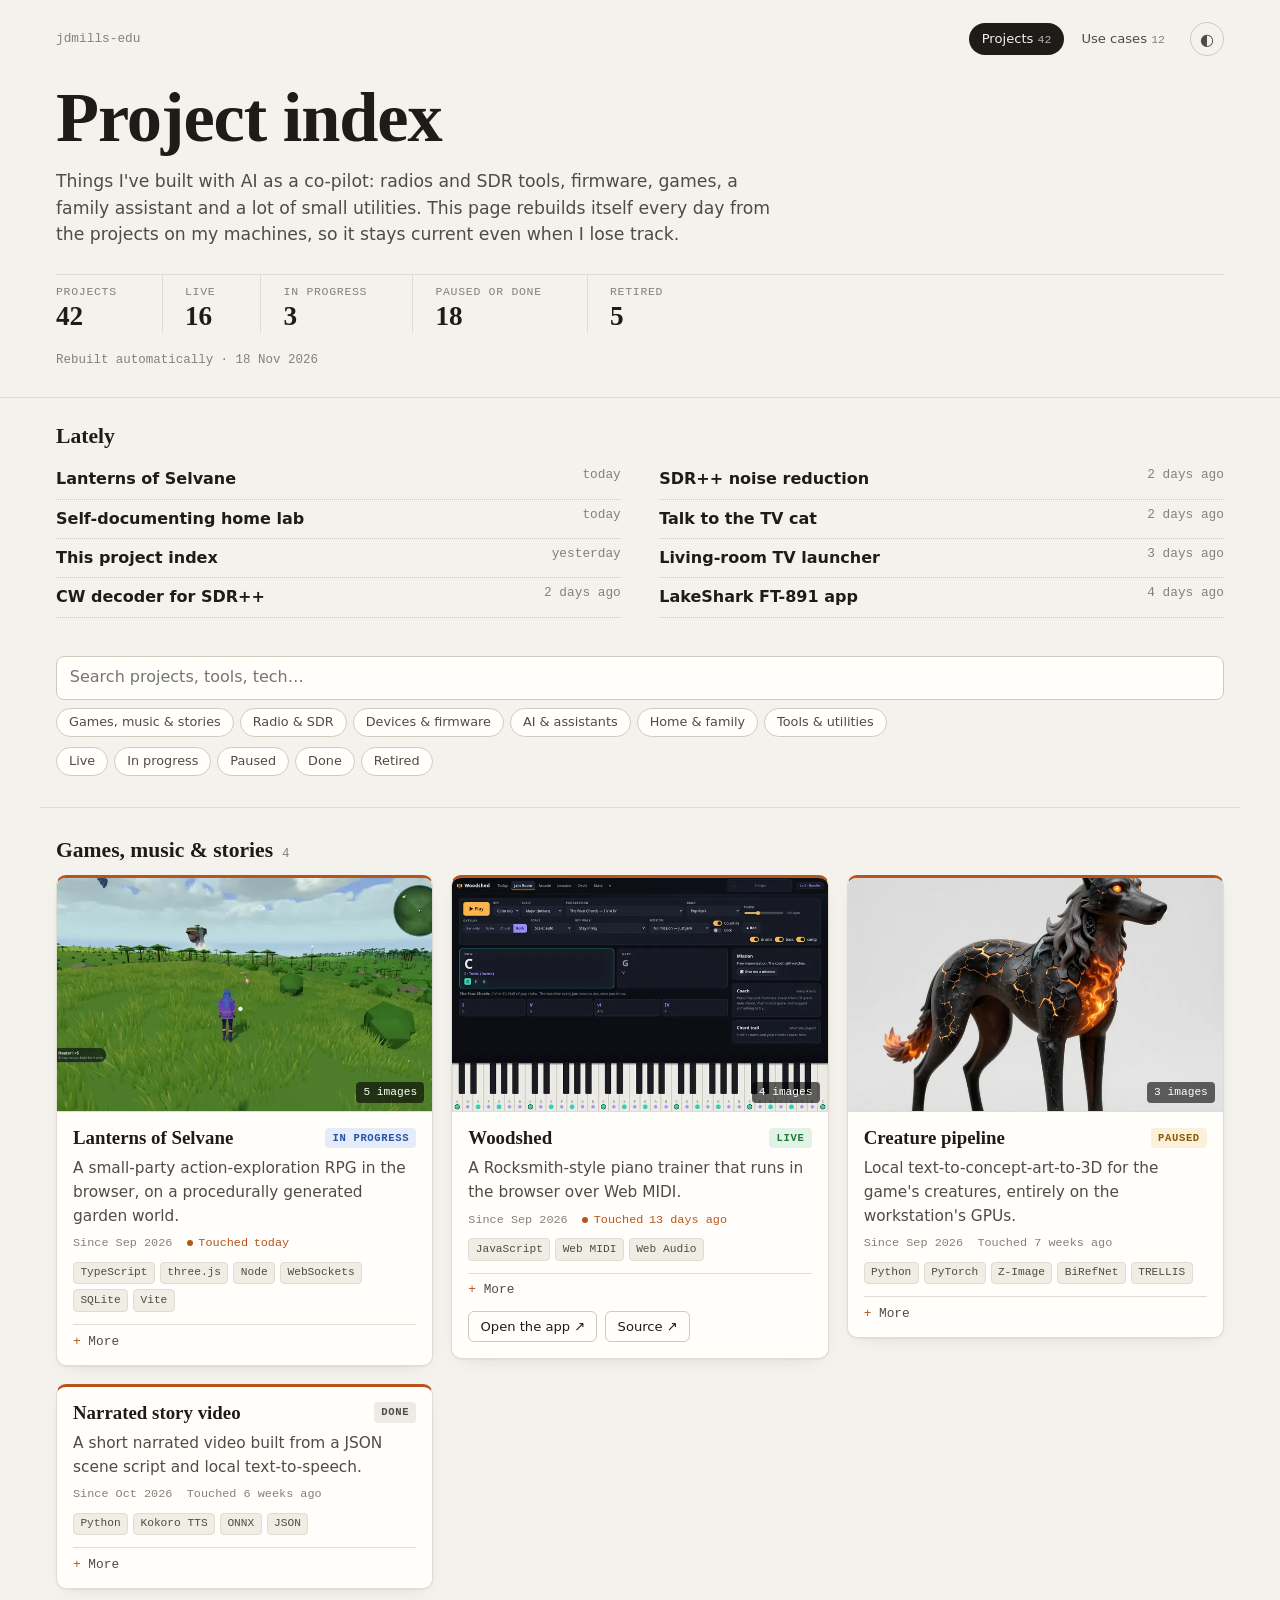
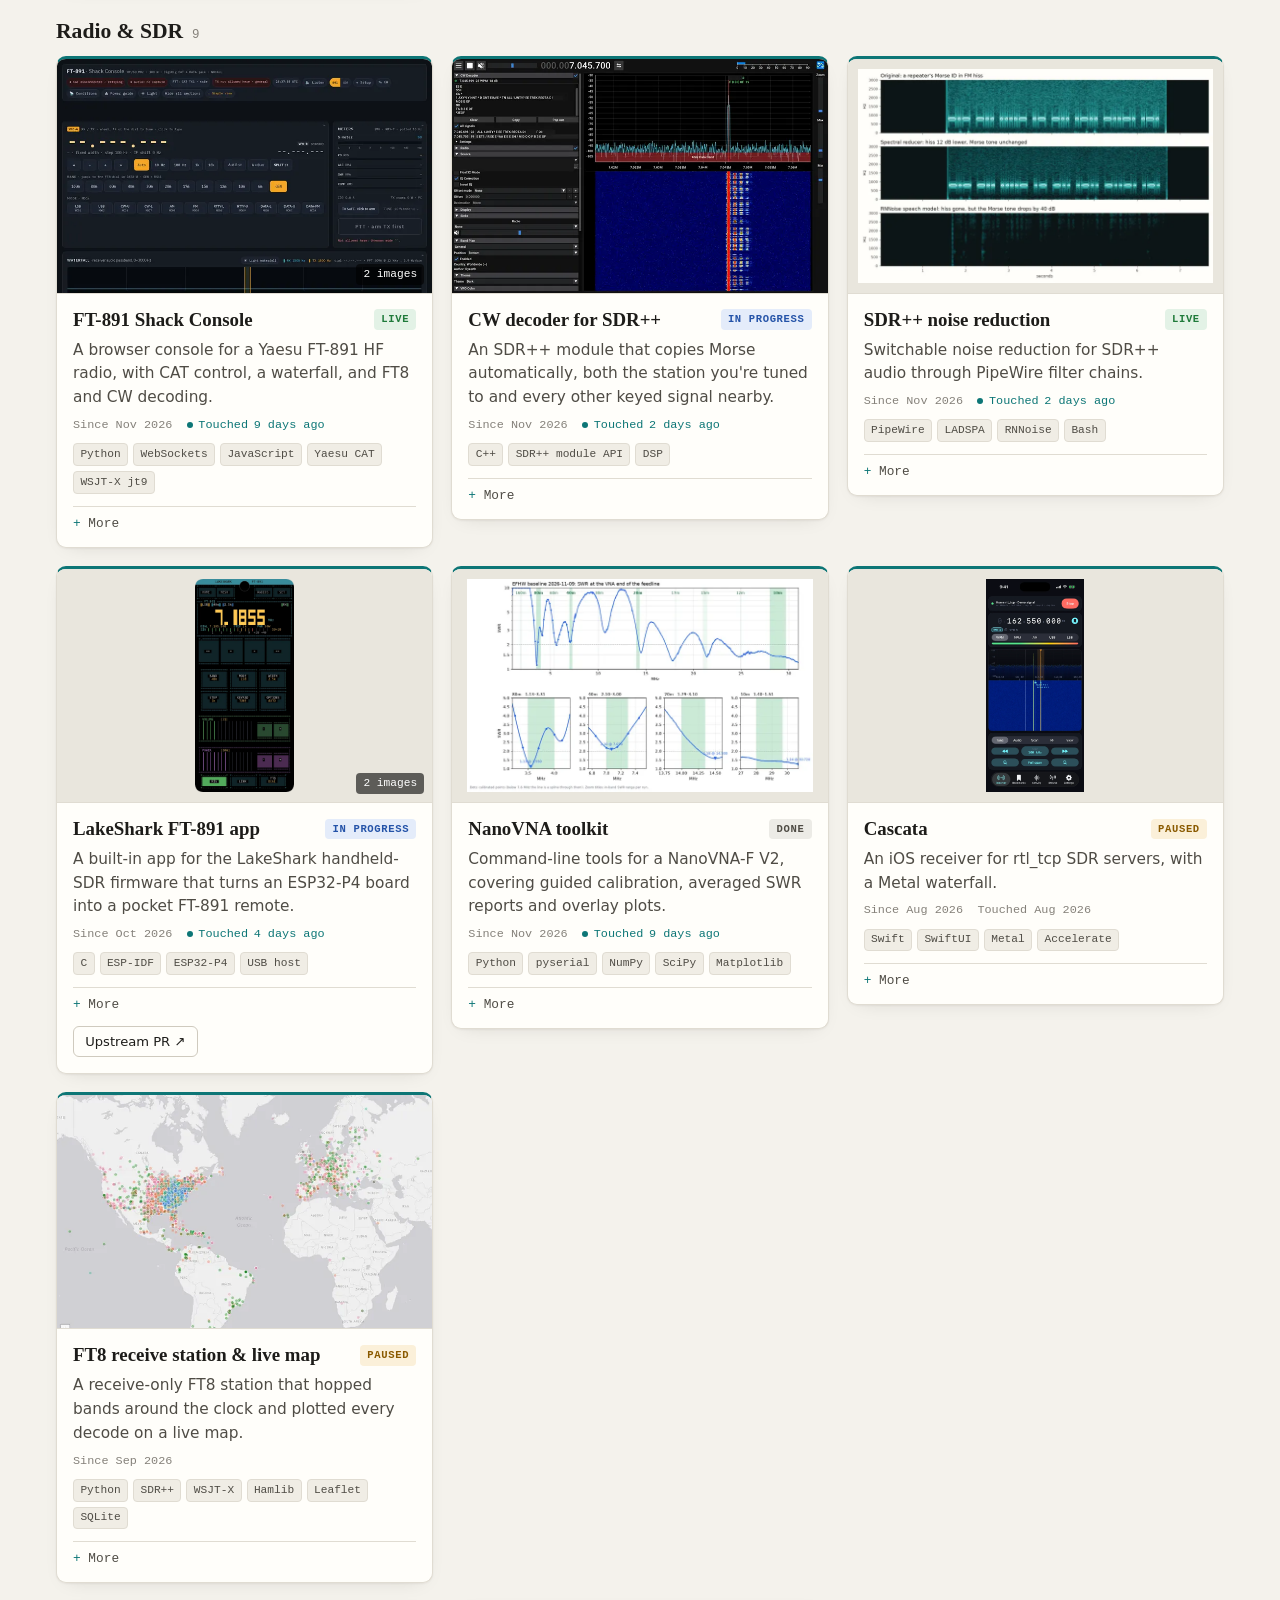
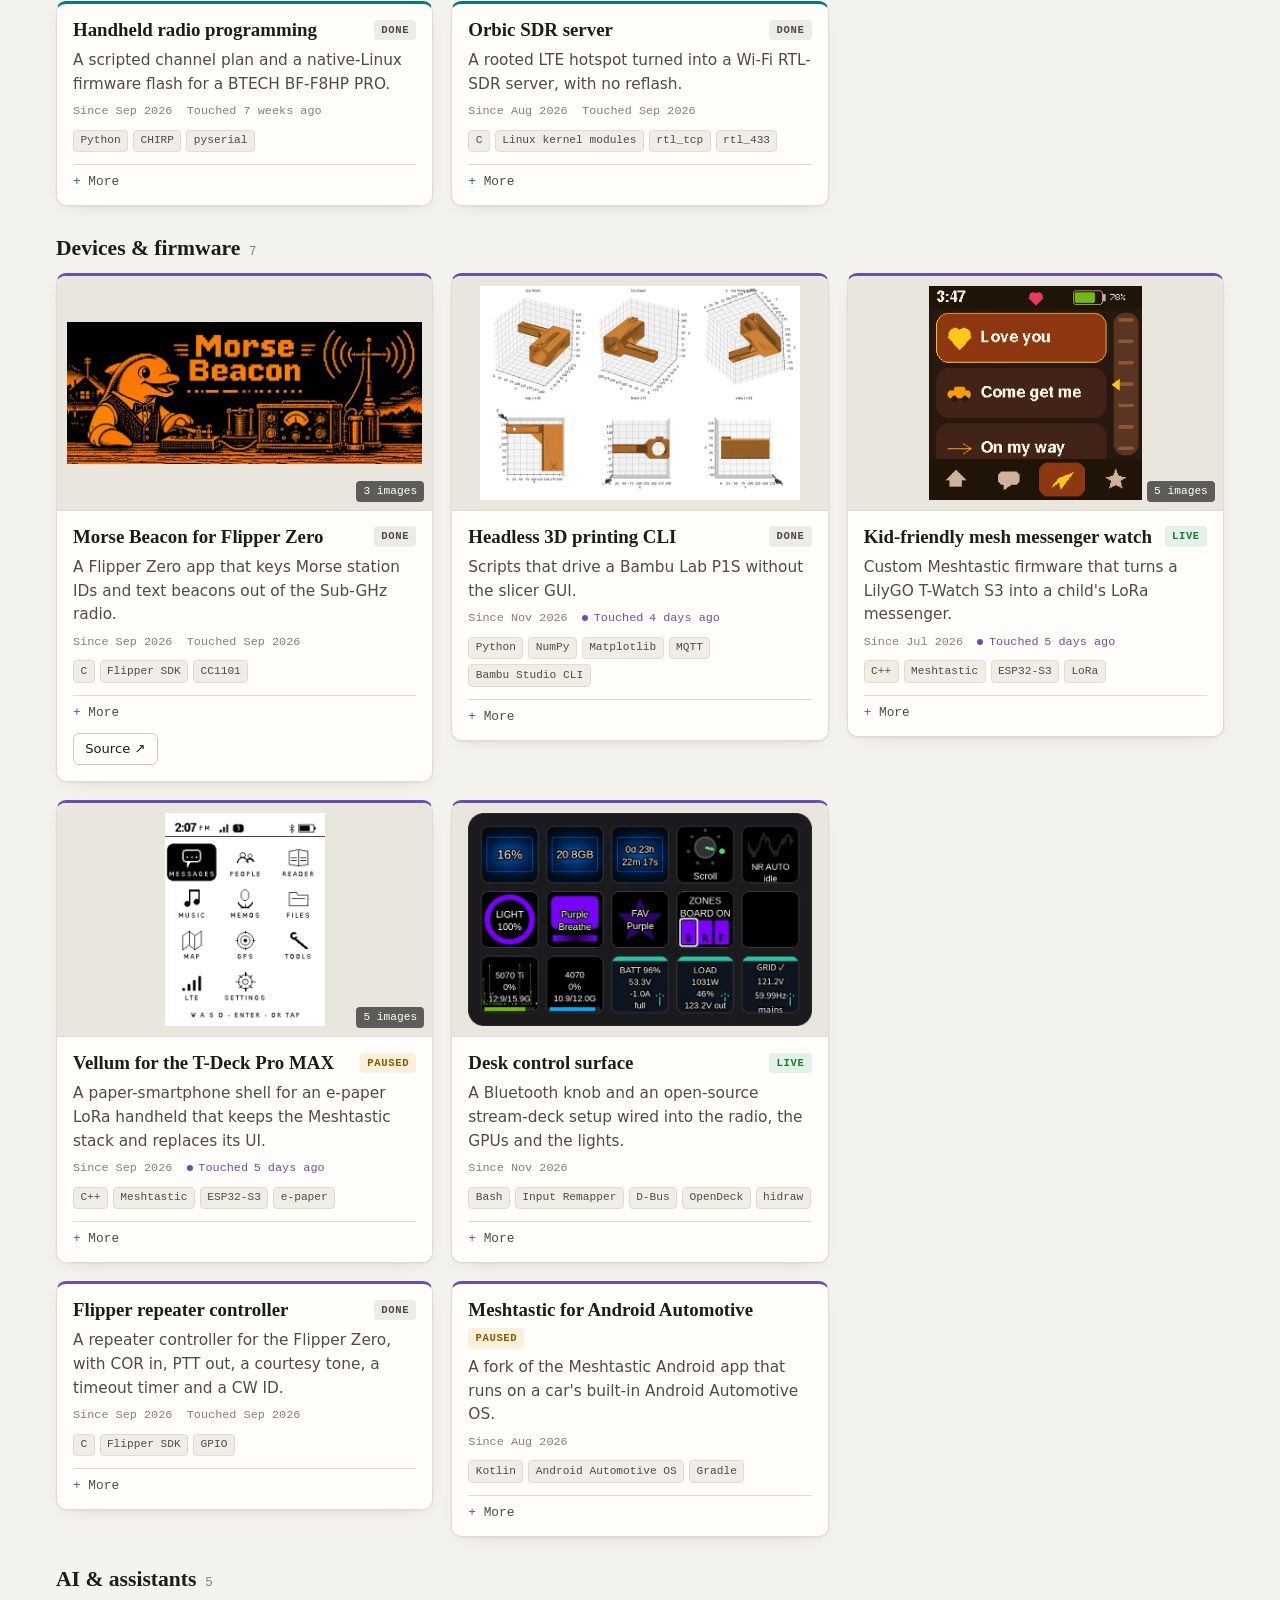
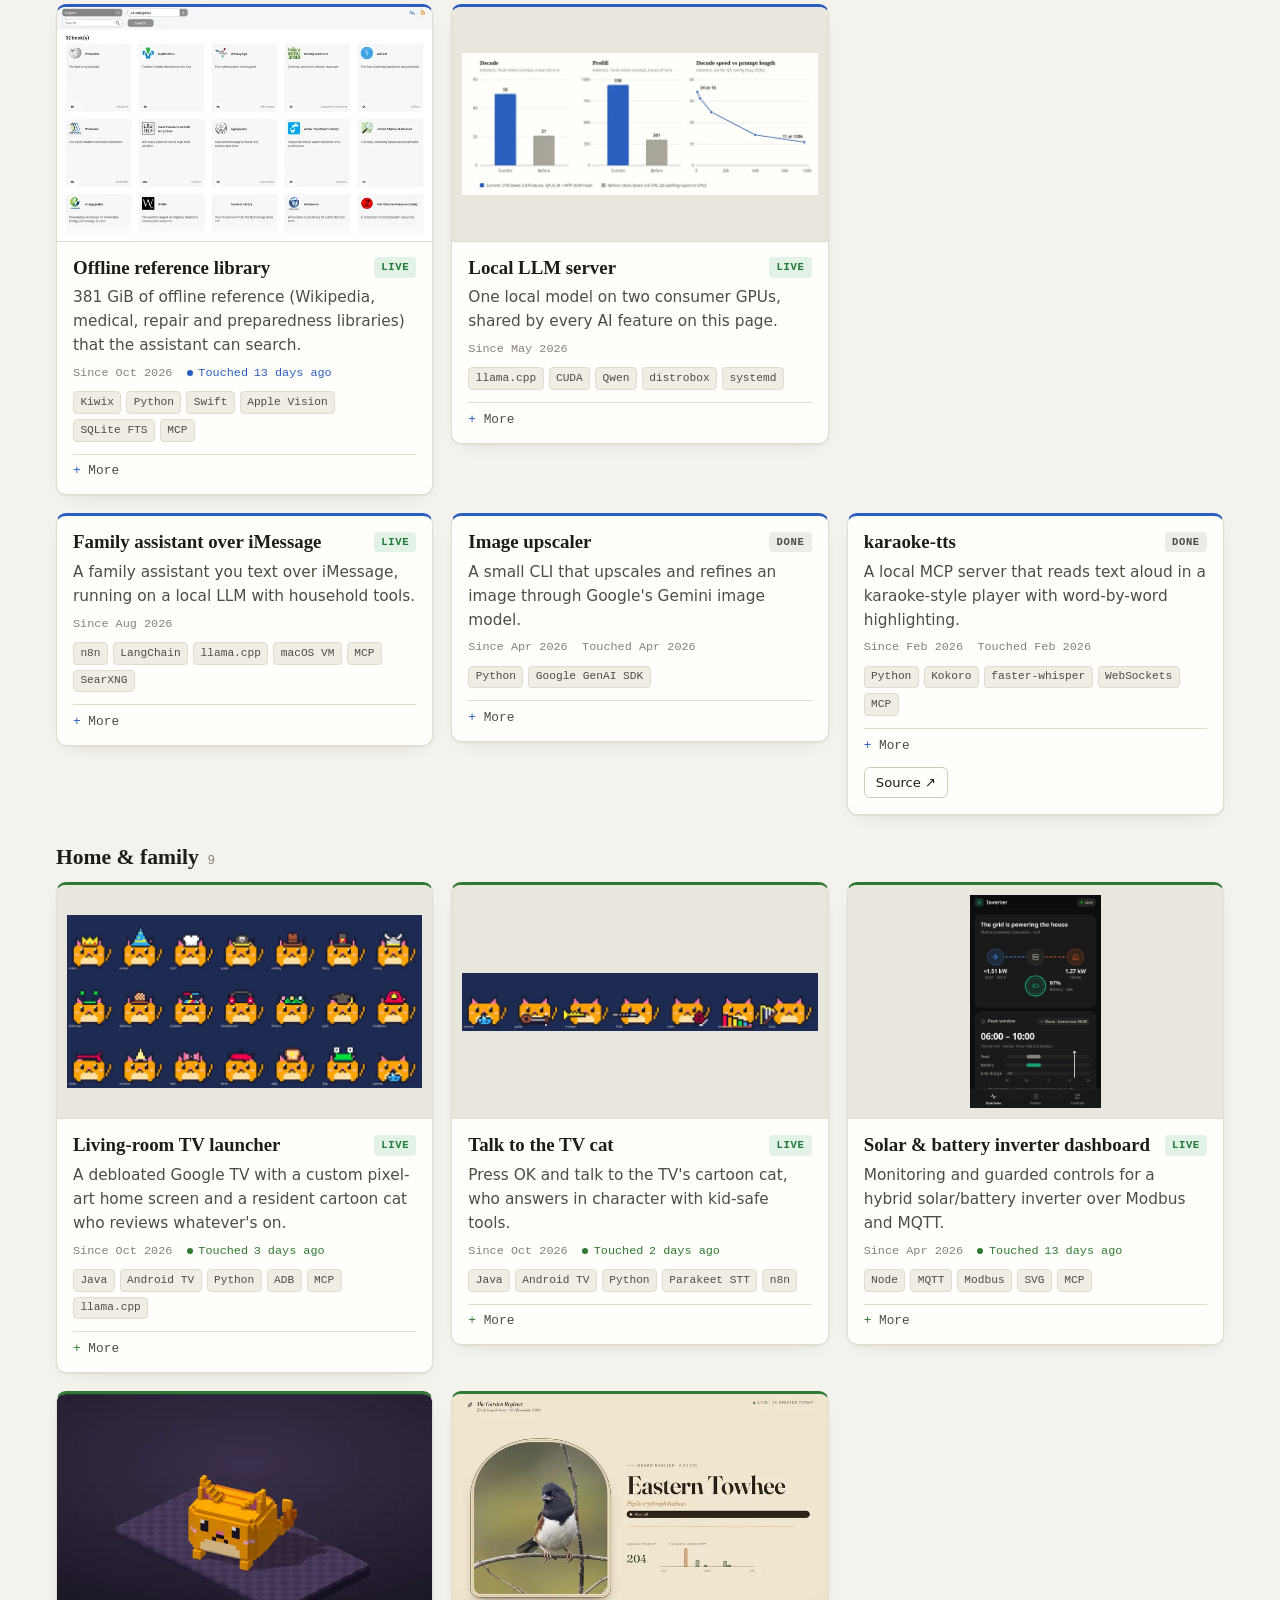
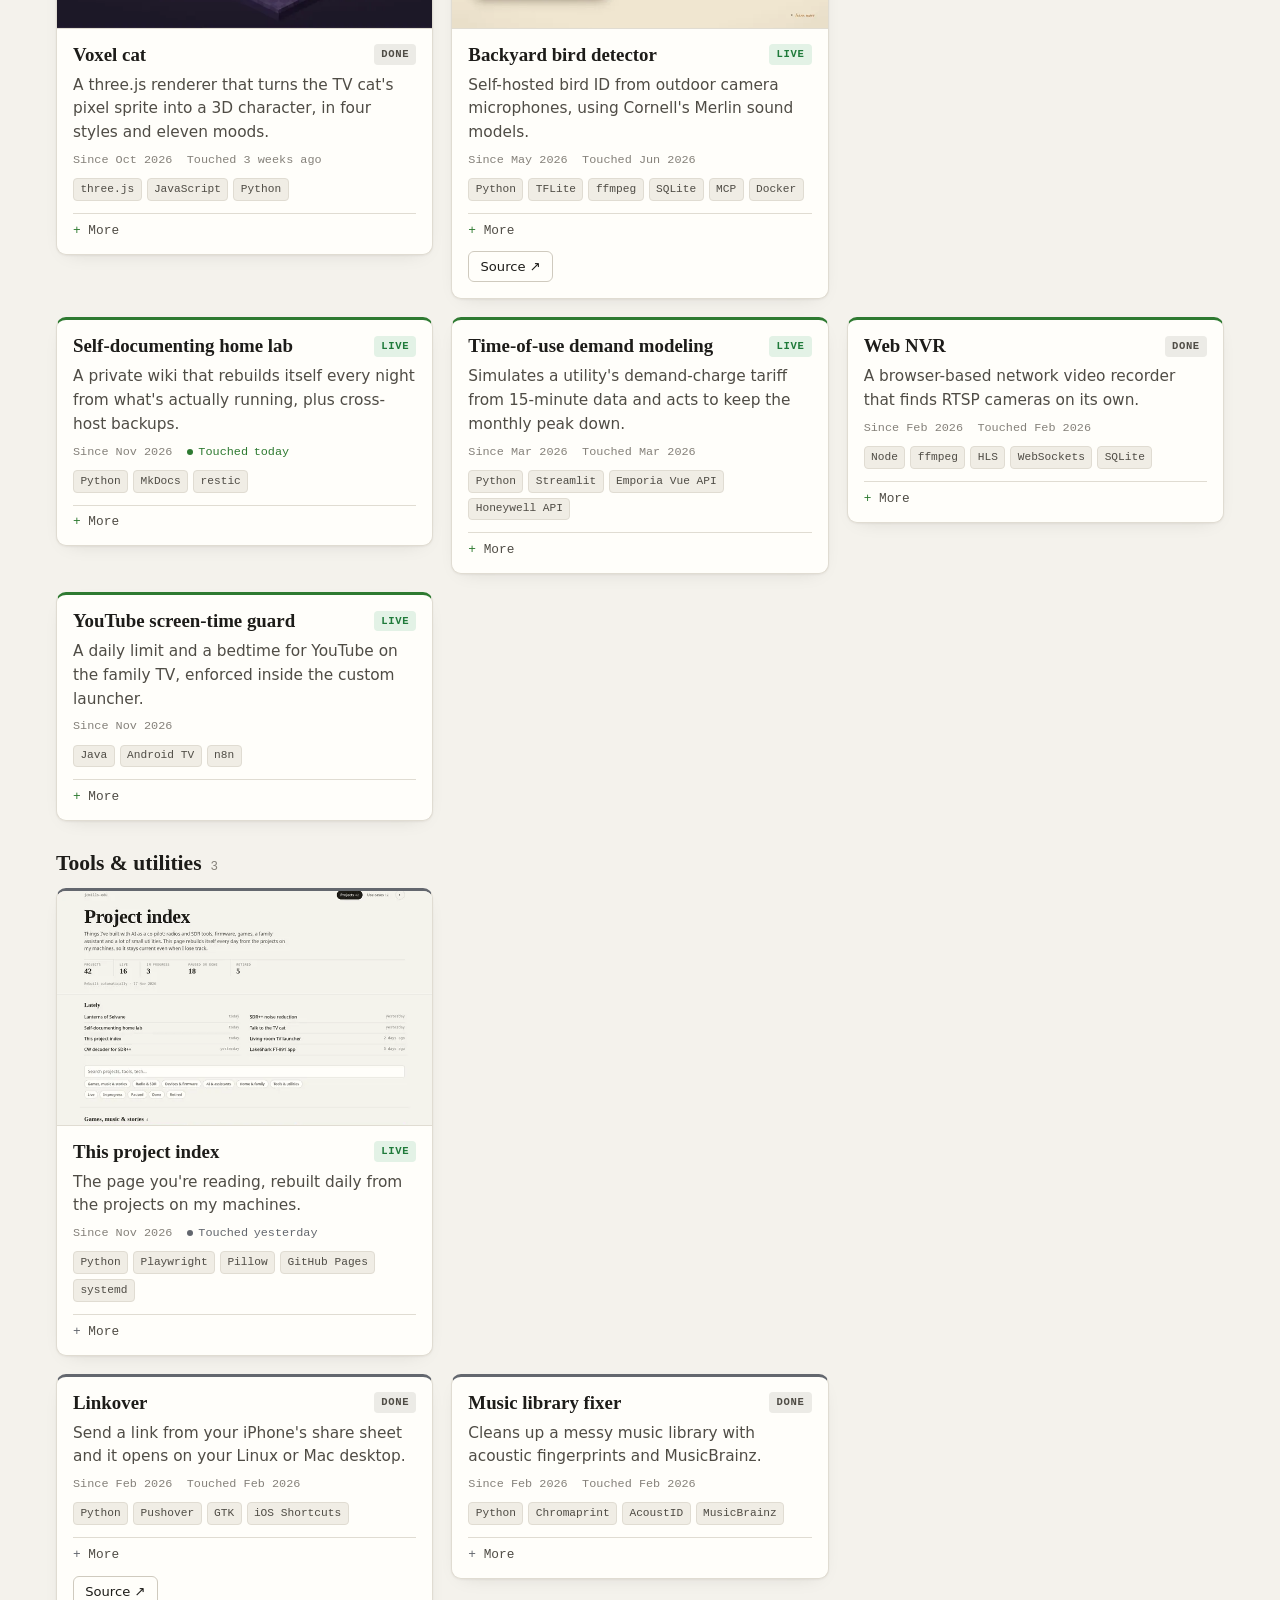
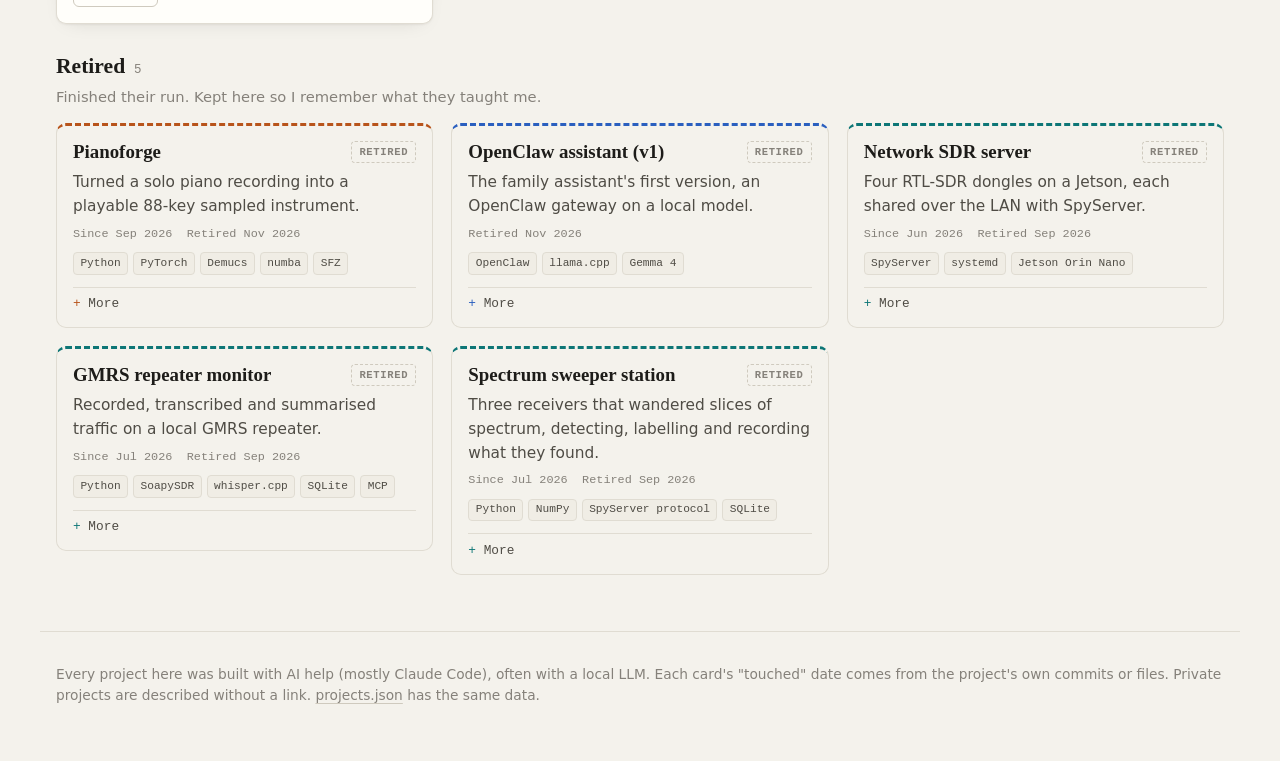
==== commit 2d6d8580: "Update project index (2026-11-18)" ====
--- a/index.html
+++ b/index.html
@@ -26,10 +26,10 @@
 <div><dt>Paused or done</dt><dd>18</dd></div>
 <div><dt>Retired</dt><dd>5</dd></div>
 </dl>
-<p class="rebuilt">Rebuilt automatically · <time datetime="2026-11-17">17 Nov 2026</time></p>
+<p class="rebuilt">Rebuilt automatically · <time datetime="2026-11-18">18 Nov 2026</time></p>
 </div>
 </header>
-<section class="lately wrap" aria-labelledby="lately-h"><h2 id="lately-h">Lately</h2><ol><li><a href="#p-lanterns-of-selvane"><span class="l-title">Lanterns of Selvane</span><span class="l-when">today</span></a></li><li><a href="#p-home-lab"><span class="l-title">Self-documenting home lab</span><span class="l-when">today</span></a></li><li><a href="#p-project-index"><span class="l-title">This project index</span><span class="l-when">today</span></a></li><li><a href="#p-sdrpp-cw"><span class="l-title">CW decoder for SDR++</span><span class="l-when">yesterday</span></a></li><li><a href="#p-sdr-noise-reduction"><span class="l-title">SDR++ noise reduction</span><span class="l-when">yesterday</span></a></li><li><a href="#p-talk-to-the-cat"><span class="l-title">Talk to the TV cat</span><span class="l-when">yesterday</span></a></li><li><a href="#p-tv-launcher"><span class="l-title">Living-room TV launcher</span><span class="l-when">2 days ago</span></a></li><li><a href="#p-lakeshark-ft891"><span class="l-title">LakeShark FT-891 app</span><span class="l-when">3 days ago</span></a></li></ol></section>
+<section class="lately wrap" aria-labelledby="lately-h"><h2 id="lately-h">Lately</h2><ol><li><a href="#p-lanterns-of-selvane"><span class="l-title">Lanterns of Selvane</span><span class="l-when">today</span></a></li><li><a href="#p-home-lab"><span class="l-title">Self-documenting home lab</span><span class="l-when">today</span></a></li><li><a href="#p-project-index"><span class="l-title">This project index</span><span class="l-when">yesterday</span></a></li><li><a href="#p-sdrpp-cw"><span class="l-title">CW decoder for SDR++</span><span class="l-when">2 days ago</span></a></li><li><a href="#p-sdr-noise-reduction"><span class="l-title">SDR++ noise reduction</span><span class="l-when">2 days ago</span></a></li><li><a href="#p-talk-to-the-cat"><span class="l-title">Talk to the TV cat</span><span class="l-when">2 days ago</span></a></li><li><a href="#p-tv-launcher"><span class="l-title">Living-room TV launcher</span><span class="l-when">3 days ago</span></a></li><li><a href="#p-lakeshark-ft891"><span class="l-title">LakeShark FT-891 app</span><span class="l-when">4 days ago</span></a></li></ol></section>
 <nav class="filters wrap" aria-label="Filter projects">
 <label class="search"><span class="vh">Search projects</span><input type="search" id="q" placeholder="Search projects, tools, tech…" autocomplete="off"></label>
 <div class="chips" role="group" aria-label="Category"><button type="button" data-filter="category" data-value="play" aria-pressed="false">Games, music &amp; stories</button><button type="button" data-filter="category" data-value="radio" aria-pressed="false">Radio &amp; SDR</button><button type="button" data-filter="category" data-value="devices" aria-pressed="false">Devices &amp; firmware</button><button type="button" data-filter="category" data-value="ai" aria-pressed="false">AI &amp; assistants</button><button type="button" data-filter="category" data-value="home" aria-pressed="false">Home &amp; family</button><button type="button" data-filter="category" data-value="tools" aria-pressed="false">Tools &amp; utilities</button></div>
@@ -50,7 +50,7 @@
 <button class="thumb fit-cover" type="button" data-gallery="[{&quot;src&quot;: &quot;shots/lanterns-of-selvane-1.webp&quot;, &quot;w&quot;: 1280, &quot;h&quot;: 720, &quot;caption&quot;: &quot;Midday in the meadow ring, with floating islands on the horizon&quot;}, {&quot;src&quot;: &quot;shots/lanterns-of-selvane-2.webp&quot;, &quot;w&quot;: 1280, &quot;h&quot;: 720, &quot;caption&quot;: &quot;The Heartwell&#x27;s beam at the centre of the world&quot;}, {&quot;src&quot;: &quot;shots/lanterns-of-selvane-3.webp&quot;, &quot;w&quot;: 1280, &quot;h&quot;: 720, &quot;caption&quot;: &quot;The canopy biome&quot;}, {&quot;src&quot;: &quot;shots/lanterns-of-selvane-4.webp&quot;, &quot;w&quot;: 1024, &quot;h&quot;: 1024, &quot;caption&quot;: &quot;A whole generated world (seed 1), biome rings from the centre out&quot;}, {&quot;src&quot;: &quot;shots/lanterns-of-selvane-5.webp&quot;, &quot;w&quot;: 1448, &quot;h&quot;: 1086, &quot;caption&quot;: &quot;Title art&quot;}]" aria-label="View images of Lanterns of Selvane"><img src="shots/lanterns-of-selvane-1-t.webp" alt="Midday in the meadow ring, with floating islands on the horizon" width="720" height="405" loading="lazy" decoding="async"><span class="thumb-count">5 images</span></button><div class="card-body">
 <div class="card-head"><h3><a href="#p-lanterns-of-selvane">Lanterns of Selvane</a></h3><span class="status s-active">In progress</span></div>
 <p class="tagline">A small-party action-exploration RPG in the browser, on a procedurally generated garden world.</p>
-<p class="meta"><span>Since Sep 2026</span><span class="fresh" title="Touched in the last two weeks">Touched <time datetime="2026-11-17">today</time></span></p>
+<p class="meta"><span>Since Sep 2026</span><span class="fresh" title="Touched in the last two weeks">Touched <time datetime="2026-11-18">today</time></span></p>
 <ul class="stack"><li>TypeScript</li><li>three.js</li><li>Node</li><li>WebSockets</li><li>SQLite</li><li>Vite</li></ul>
 <details><summary>More</summary><div class="more"><p>Up to four players explore a seeded world with a 6 km radius, laid out in rings of biomes. Landmarks are placed so the next one is always visible on the horizon, and shelter comes from lore-rich shrines, the Lanterns, that you kindle rather than build. The pitch is <em>Phantasy Star Online × Breath of the Wild × Valheim × Tunic</em>.</p>
 <p>It&#x27;s TypeScript end to end: three.js in the browser, and a Node world server over WebSockets with SQLite. World generation is a pure, deterministic package that client and server share. Parties, companions, enemy tiers, radar, LODs and an asset viewer are all in. Since November an autonomous Claude Code loop works the backlog overnight. It playtests its own changes and opens pull requests for review in the morning.</p><p class="uc-links">Use cases: <a href="use-cases.html#u-automating-development">Automating my own development</a></p><div class="strip"><button type="button" class="mini" data-gallery="[{&quot;src&quot;: &quot;shots/lanterns-of-selvane-1.webp&quot;, &quot;w&quot;: 1280, &quot;h&quot;: 720, &quot;caption&quot;: &quot;Midday in the meadow ring, with floating islands on the horizon&quot;}, {&quot;src&quot;: &quot;shots/lanterns-of-selvane-2.webp&quot;, &quot;w&quot;: 1280, &quot;h&quot;: 720, &quot;caption&quot;: &quot;The Heartwell&#x27;s beam at the centre of the world&quot;}, {&quot;src&quot;: &quot;shots/lanterns-of-selvane-3.webp&quot;, &quot;w&quot;: 1280, &quot;h&quot;: 720, &quot;caption&quot;: &quot;The canopy biome&quot;}, {&quot;src&quot;: &quot;shots/lanterns-of-selvane-4.webp&quot;, &quot;w&quot;: 1024, &quot;h&quot;: 1024, &quot;caption&quot;: &quot;A whole generated world (seed 1), biome rings from the centre out&quot;}, {&quot;src&quot;: &quot;shots/lanterns-of-selvane-5.webp&quot;, &quot;w&quot;: 1448, &quot;h&quot;: 1086, &quot;caption&quot;: &quot;Title art&quot;}]" data-index="0" aria-label="Midday in the meadow ring, with floating islands on the horizon"><img src="shots/lanterns-of-selvane-1-t.webp" alt="" loading="lazy" width="720" height="405"></button><button type="button" class="mini" data-gallery="[{&quot;src&quot;: &quot;shots/lanterns-of-selvane-1.webp&quot;, &quot;w&quot;: 1280, &quot;h&quot;: 720, &quot;caption&quot;: &quot;Midday in the meadow ring, with floating islands on the horizon&quot;}, {&quot;src&quot;: &quot;shots/lanterns-of-selvane-2.webp&quot;, &quot;w&quot;: 1280, &quot;h&quot;: 720, &quot;caption&quot;: &quot;The Heartwell&#x27;s beam at the centre of the world&quot;}, {&quot;src&quot;: &quot;shots/lanterns-of-selvane-3.webp&quot;, &quot;w&quot;: 1280, &quot;h&quot;: 720, &quot;caption&quot;: &quot;The canopy biome&quot;}, {&quot;src&quot;: &quot;shots/lanterns-of-selvane-4.webp&quot;, &quot;w&quot;: 1024, &quot;h&quot;: 1024, &quot;caption&quot;: &quot;A whole generated world (seed 1), biome rings from the centre out&quot;}, {&quot;src&quot;: &quot;shots/lanterns-of-selvane-5.webp&quot;, &quot;w&quot;: 1448, &quot;h&quot;: 1086, &quot;caption&quot;: &quot;Title art&quot;}]" data-index="1" aria-label="The Heartwell&#x27;s beam at the centre of the world"><img src="shots/lanterns-of-selvane-2-t.webp" alt="" loading="lazy" width="720" height="405"></button><button type="button" class="mini" data-gallery="[{&quot;src&quot;: &quot;shots/lanterns-of-selvane-1.webp&quot;, &quot;w&quot;: 1280, &quot;h&quot;: 720, &quot;caption&quot;: &quot;Midday in the meadow ring, with floating islands on the horizon&quot;}, {&quot;src&quot;: &quot;shots/lanterns-of-selvane-2.webp&quot;, &quot;w&quot;: 1280, &quot;h&quot;: 720, &quot;caption&quot;: &quot;The Heartwell&#x27;s beam at the centre of the world&quot;}, {&quot;src&quot;: &quot;shots/lanterns-of-selvane-3.webp&quot;, &quot;w&quot;: 1280, &quot;h&quot;: 720, &quot;caption&quot;: &quot;The canopy biome&quot;}, {&quot;src&quot;: &quot;shots/lanterns-of-selvane-4.webp&quot;, &quot;w&quot;: 1024, &quot;h&quot;: 1024, &quot;caption&quot;: &quot;A whole generated world (seed 1), biome rings from the centre out&quot;}, {&quot;src&quot;: &quot;shots/lanterns-of-selvane-5.webp&quot;, &quot;w&quot;: 1448, &quot;h&quot;: 1086, &quot;caption&quot;: &quot;Title art&quot;}]" data-index="2" aria-label="The canopy biome"><img src="shots/lanterns-of-selvane-3-t.webp" alt="" loading="lazy" width="720" height="405"></button><button type="button" class="mini" data-gallery="[{&quot;src&quot;: &quot;shots/lanterns-of-selvane-1.webp&quot;, &quot;w&quot;: 1280, &quot;h&quot;: 720, &quot;caption&quot;: &quot;Midday in the meadow ring, with floating islands on the horizon&quot;}, {&quot;src&quot;: &quot;shots/lanterns-of-selvane-2.webp&quot;, &quot;w&quot;: 1280, &quot;h&quot;: 720, &quot;caption&quot;: &quot;The Heartwell&#x27;s beam at the centre of the world&quot;}, {&quot;src&quot;: &quot;shots/lanterns-of-selvane-3.webp&quot;, &quot;w&quot;: 1280, &quot;h&quot;: 720, &quot;caption&quot;: &quot;The canopy biome&quot;}, {&quot;src&quot;: &quot;shots/lanterns-of-selvane-4.webp&quot;, &quot;w&quot;: 1024, &quot;h&quot;: 1024, &quot;caption&quot;: &quot;A whole generated world (seed 1), biome rings from the centre out&quot;}, {&quot;src&quot;: &quot;shots/lanterns-of-selvane-5.webp&quot;, &quot;w&quot;: 1448, &quot;h&quot;: 1086, &quot;caption&quot;: &quot;Title art&quot;}]" data-index="3" aria-label="A whole generated world (seed 1), biome rings from the centre out"><img src="shots/lanterns-of-selvane-4-t.webp" alt="" loading="lazy" width="720" height="720"></button><button type="button" class="mini" data-gallery="[{&quot;src&quot;: &quot;shots/lanterns-of-selvane-1.webp&quot;, &quot;w&quot;: 1280, &quot;h&quot;: 720, &quot;caption&quot;: &quot;Midday in the meadow ring, with floating islands on the horizon&quot;}, {&quot;src&quot;: &quot;shots/lanterns-of-selvane-2.webp&quot;, &quot;w&quot;: 1280, &quot;h&quot;: 720, &quot;caption&quot;: &quot;The Heartwell&#x27;s beam at the centre of the world&quot;}, {&quot;src&quot;: &quot;shots/lanterns-of-selvane-3.webp&quot;, &quot;w&quot;: 1280, &quot;h&quot;: 720, &quot;caption&quot;: &quot;The canopy biome&quot;}, {&quot;src&quot;: &quot;shots/lanterns-of-selvane-4.webp&quot;, &quot;w&quot;: 1024, &quot;h&quot;: 1024, &quot;caption&quot;: &quot;A whole generated world (seed 1), biome rings from the centre out&quot;}, {&quot;src&quot;: &quot;shots/lanterns-of-selvane-5.webp&quot;, &quot;w&quot;: 1448, &quot;h&quot;: 1086, &quot;caption&quot;: &quot;Title art&quot;}]" data-index="4" aria-label="Title art"><img src="shots/lanterns-of-selvane-5-t.webp" alt="" loading="lazy" width="720" height="540"></button></div></div></details>
@@ -67,7 +67,7 @@
 <button class="thumb fit-cover" type="button" data-gallery="[{&quot;src&quot;: &quot;shots/woodshed-1.webp&quot;, &quot;w&quot;: 1440, &quot;h&quot;: 900, &quot;caption&quot;: &quot;The Jam Room: a progression, the next chord, a coach and a mission&quot;}, {&quot;src&quot;: &quot;shots/woodshed-2.webp&quot;, &quot;w&quot;: 1440, &quot;h&quot;: 900, &quot;caption&quot;: &quot;Eight arcade games, each drilling one jam skill&quot;}, {&quot;src&quot;: &quot;shots/woodshed-3.webp&quot;, &quot;w&quot;: 1440, &quot;h&quot;: 900, &quot;caption&quot;: &quot;The circle of fifths, with every chord in the key&quot;}, {&quot;src&quot;: &quot;shots/woodshed-4.webp&quot;, &quot;w&quot;: 1440, &quot;h&quot;: 900, &quot;caption&quot;: &quot;45 lessons in 10 units&quot;}]" aria-label="View images of Woodshed"><img src="shots/woodshed-1-t.webp" alt="The Jam Room: a progression, the next chord, a coach and a mission" width="720" height="450" loading="lazy" decoding="async"><span class="thumb-count">4 images</span></button><div class="card-body">
 <div class="card-head"><h3><a href="#p-woodshed">Woodshed</a></h3><span class="status s-live">Live</span></div>
 <p class="tagline">A Rocksmith-style piano trainer that runs in the browser over Web MIDI.</p>
-<p class="meta"><span>Since Sep 2026</span><span class="fresh" title="Touched in the last two weeks">Touched <time datetime="2026-11-05">12 days ago</time></span></p>
+<p class="meta"><span>Since Sep 2026</span><span class="fresh" title="Touched in the last two weeks">Touched <time datetime="2026-11-05">13 days ago</time></span></p>
 <ul class="stack"><li>JavaScript</li><li>Web MIDI</li><li>Web Audio</li></ul>
 <details><summary>More</summary><div class="more"><p>Plug in a MIDI keyboard and jam with a backing band in the Jam Room (band styles, missions, a coach, key walks, free play with a chord trail and .mid export), or work through 8 arcade games and 45 lessons in 10 units, with a circle-of-fifths view. An &quot;anti-laurels&quot; layer keeps a quick-eared player from coasting: a key heatmap, a Laurels Meter and a Daily Woodshed.</p>
 <p>There&#x27;s no build step and no server state. It&#x27;s plain scripts on one namespace, and progress lives in the browser.</p><div class="strip"><button type="button" class="mini" data-gallery="[{&quot;src&quot;: &quot;shots/woodshed-1.webp&quot;, &quot;w&quot;: 1440, &quot;h&quot;: 900, &quot;caption&quot;: &quot;The Jam Room: a progression, the next chord, a coach and a mission&quot;}, {&quot;src&quot;: &quot;shots/woodshed-2.webp&quot;, &quot;w&quot;: 1440, &quot;h&quot;: 900, &quot;caption&quot;: &quot;Eight arcade games, each drilling one jam skill&quot;}, {&quot;src&quot;: &quot;shots/woodshed-3.webp&quot;, &quot;w&quot;: 1440, &quot;h&quot;: 900, &quot;caption&quot;: &quot;The circle of fifths, with every chord in the key&quot;}, {&quot;src&quot;: &quot;shots/woodshed-4.webp&quot;, &quot;w&quot;: 1440, &quot;h&quot;: 900, &quot;caption&quot;: &quot;45 lessons in 10 units&quot;}]" data-index="0" aria-label="The Jam Room: a progression, the next chord, a coach and a mission"><img src="shots/woodshed-1-t.webp" alt="" loading="lazy" width="720" height="450"></button><button type="button" class="mini" data-gallery="[{&quot;src&quot;: &quot;shots/woodshed-1.webp&quot;, &quot;w&quot;: 1440, &quot;h&quot;: 900, &quot;caption&quot;: &quot;The Jam Room: a progression, the next chord, a coach and a mission&quot;}, {&quot;src&quot;: &quot;shots/woodshed-2.webp&quot;, &quot;w&quot;: 1440, &quot;h&quot;: 900, &quot;caption&quot;: &quot;Eight arcade games, each drilling one jam skill&quot;}, {&quot;src&quot;: &quot;shots/woodshed-3.webp&quot;, &quot;w&quot;: 1440, &quot;h&quot;: 900, &quot;caption&quot;: &quot;The circle of fifths, with every chord in the key&quot;}, {&quot;src&quot;: &quot;shots/woodshed-4.webp&quot;, &quot;w&quot;: 1440, &quot;h&quot;: 900, &quot;caption&quot;: &quot;45 lessons in 10 units&quot;}]" data-index="1" aria-label="Eight arcade games, each drilling one jam skill"><img src="shots/woodshed-2-t.webp" alt="" loading="lazy" width="720" height="450"></button><button type="button" class="mini" data-gallery="[{&quot;src&quot;: &quot;shots/woodshed-1.webp&quot;, &quot;w&quot;: 1440, &quot;h&quot;: 900, &quot;caption&quot;: &quot;The Jam Room: a progression, the next chord, a coach and a mission&quot;}, {&quot;src&quot;: &quot;shots/woodshed-2.webp&quot;, &quot;w&quot;: 1440, &quot;h&quot;: 900, &quot;caption&quot;: &quot;Eight arcade games, each drilling one jam skill&quot;}, {&quot;src&quot;: &quot;shots/woodshed-3.webp&quot;, &quot;w&quot;: 1440, &quot;h&quot;: 900, &quot;caption&quot;: &quot;The circle of fifths, with every chord in the key&quot;}, {&quot;src&quot;: &quot;shots/woodshed-4.webp&quot;, &quot;w&quot;: 1440, &quot;h&quot;: 900, &quot;caption&quot;: &quot;45 lessons in 10 units&quot;}]" data-index="2" aria-label="The circle of fifths, with every chord in the key"><img src="shots/woodshed-3-t.webp" alt="" loading="lazy" width="720" height="450"></button><button type="button" class="mini" data-gallery="[{&quot;src&quot;: &quot;shots/woodshed-1.webp&quot;, &quot;w&quot;: 1440, &quot;h&quot;: 900, &quot;caption&quot;: &quot;The Jam Room: a progression, the next chord, a coach and a mission&quot;}, {&quot;src&quot;: &quot;shots/woodshed-2.webp&quot;, &quot;w&quot;: 1440, &quot;h&quot;: 900, &quot;caption&quot;: &quot;Eight arcade games, each drilling one jam skill&quot;}, {&quot;src&quot;: &quot;shots/woodshed-3.webp&quot;, &quot;w&quot;: 1440, &quot;h&quot;: 900, &quot;caption&quot;: &quot;The circle of fifths, with every chord in the key&quot;}, {&quot;src&quot;: &quot;shots/woodshed-4.webp&quot;, &quot;w&quot;: 1440, &quot;h&quot;: 900, &quot;caption&quot;: &quot;45 lessons in 10 units&quot;}]" data-index="3" aria-label="45 lessons in 10 units"><img src="shots/woodshed-4-t.webp" alt="" loading="lazy" width="720" height="450"></button></div></div></details>
@@ -80,7 +80,7 @@
 <button class="thumb fit-cover" type="button" data-gallery="[{&quot;src&quot;: &quot;shots/creature-pipeline-1.webp&quot;, &quot;w&quot;: 1024, &quot;h&quot;: 1024, &quot;caption&quot;: &quot;Concept pass for a cinder hound&quot;}, {&quot;src&quot;: &quot;shots/creature-pipeline-2.webp&quot;, &quot;w&quot;: 1024, &quot;h&quot;: 1024, &quot;caption&quot;: &quot;A tuftling, fern variant&quot;}, {&quot;src&quot;: &quot;shots/creature-pipeline-3.webp&quot;, &quot;w&quot;: 1024, &quot;h&quot;: 1024, &quot;caption&quot;: &quot;A stiltwalker, fern variant&quot;}]" aria-label="View images of Creature pipeline"><img src="shots/creature-pipeline-1-t.webp" alt="Concept pass for a cinder hound" width="720" height="720" loading="lazy" decoding="async"><span class="thumb-count">3 images</span></button><div class="card-body">
 <div class="card-head"><h3><a href="#p-creature-pipeline">Creature pipeline</a></h3><span class="status s-paused">Paused</span></div>
 <p class="tagline">Local text-to-concept-art-to-3D for the game&#x27;s creatures, entirely on the workstation&#x27;s GPUs.</p>
-<p class="meta"><span>Since Sep 2026</span><span>Touched <time datetime="2026-09-30">6 weeks ago</time></span></p>
+<p class="meta"><span>Since Sep 2026</span><span>Touched <time datetime="2026-09-30">7 weeks ago</time></span></p>
 <ul class="stack"><li>Python</li><li>PyTorch</li><li>Z-Image</li><li>BiRefNet</li><li>TRELLIS</li></ul>
 <details><summary>More</summary><div class="more"><p>A batch pipeline that writes concept sheets for each creature with an open image model, cuts out the subject with BiRefNet, and lifts the best views into textured 3D meshes with TRELLIS. Each species gets several style passes (classic, fern, faceted, woolly…) to choose from before modelling.</p><div class="strip"><button type="button" class="mini" data-gallery="[{&quot;src&quot;: &quot;shots/creature-pipeline-1.webp&quot;, &quot;w&quot;: 1024, &quot;h&quot;: 1024, &quot;caption&quot;: &quot;Concept pass for a cinder hound&quot;}, {&quot;src&quot;: &quot;shots/creature-pipeline-2.webp&quot;, &quot;w&quot;: 1024, &quot;h&quot;: 1024, &quot;caption&quot;: &quot;A tuftling, fern variant&quot;}, {&quot;src&quot;: &quot;shots/creature-pipeline-3.webp&quot;, &quot;w&quot;: 1024, &quot;h&quot;: 1024, &quot;caption&quot;: &quot;A stiltwalker, fern variant&quot;}]" data-index="0" aria-label="Concept pass for a cinder hound"><img src="shots/creature-pipeline-1-t.webp" alt="" loading="lazy" width="720" height="720"></button><button type="button" class="mini" data-gallery="[{&quot;src&quot;: &quot;shots/creature-pipeline-1.webp&quot;, &quot;w&quot;: 1024, &quot;h&quot;: 1024, &quot;caption&quot;: &quot;Concept pass for a cinder hound&quot;}, {&quot;src&quot;: &quot;shots/creature-pipeline-2.webp&quot;, &quot;w&quot;: 1024, &quot;h&quot;: 1024, &quot;caption&quot;: &quot;A tuftling, fern variant&quot;}, {&quot;src&quot;: &quot;shots/creature-pipeline-3.webp&quot;, &quot;w&quot;: 1024, &quot;h&quot;: 1024, &quot;caption&quot;: &quot;A stiltwalker, fern variant&quot;}]" data-index="1" aria-label="A tuftling, fern variant"><img src="shots/creature-pipeline-2-t.webp" alt="" loading="lazy" width="720" height="720"></button><button type="button" class="mini" data-gallery="[{&quot;src&quot;: &quot;shots/creature-pipeline-1.webp&quot;, &quot;w&quot;: 1024, &quot;h&quot;: 1024, &quot;caption&quot;: &quot;Concept pass for a cinder hound&quot;}, {&quot;src&quot;: &quot;shots/creature-pipeline-2.webp&quot;, &quot;w&quot;: 1024, &quot;h&quot;: 1024, &quot;caption&quot;: &quot;A tuftling, fern variant&quot;}, {&quot;src&quot;: &quot;shots/creature-pipeline-3.webp&quot;, &quot;w&quot;: 1024, &quot;h&quot;: 1024, &quot;caption&quot;: &quot;A stiltwalker, fern variant&quot;}]" data-index="2" aria-label="A stiltwalker, fern variant"><img src="shots/creature-pipeline-3-t.webp" alt="" loading="lazy" width="720" height="720"></button></div></div></details>
 
@@ -106,7 +106,7 @@
 <button class="thumb fit-cover" type="button" data-gallery="[{&quot;src&quot;: &quot;shots/ft891-console-1.webp&quot;, &quot;w&quot;: 1440, &quot;h&quot;: 900, &quot;caption&quot;: &quot;The Pro view, with every CAT control, meters and the waterfall (radio off, placeholder callsign)&quot;}, {&quot;src&quot;: &quot;shots/ft891-console-2.webp&quot;, &quot;w&quot;: 1440, &quot;h&quot;: 900, &quot;caption&quot;: &quot;The Simple view for new operators (radio off, placeholder callsign)&quot;}]" aria-label="View images of FT-891 Shack Console"><img src="shots/ft891-console-1-t.webp" alt="The Pro view, with every CAT control, meters and the waterfall (radio off, placeholder callsign)" width="720" height="450" loading="lazy" decoding="async"><span class="thumb-count">2 images</span></button><div class="card-body">
 <div class="card-head"><h3><a href="#p-ft891-console">FT-891 Shack Console</a></h3><span class="status s-live">Live</span></div>
 <p class="tagline">A browser console for a Yaesu FT-891 HF radio, with CAT control, a waterfall, and FT8 and CW decoding.</p>
-<p class="meta"><span>Since Nov 2026</span><span class="fresh" title="Touched in the last two weeks">Touched <time datetime="2026-11-09">8 days ago</time></span></p>
+<p class="meta"><span>Since Nov 2026</span><span class="fresh" title="Touched in the last two weeks">Touched <time datetime="2026-11-09">9 days ago</time></span></p>
 <ul class="stack"><li>Python</li><li>WebSockets</li><li>JavaScript</li><li>Yaesu CAT</li><li>WSJT-X jt9</li></ul>
 <details><summary>More</summary><div class="more"><p>It talks to the radio through a DigiRig Mobile interface. A beginner-friendly Simple view sits beside a Pro view with every CAT control, meters and a live waterfall. It decodes FT8 with WSJT-X&#x27;s jt9, and decodes Morse with automatic pitch and speed, giving each transmitter its own line.</p>
 <p>It knows which frequencies each US licence class may use (47 CFR §97.301/305/307), estimates RF exposure from FCC OET 65 duty factors, and shows band conditions from NOAA and ionosonde data. It&#x27;s receive-only by default, and a Bluetooth knob can tune the VFO.</p><p class="uc-links">Use cases: <a href="use-cases.html#u-safe-radio-software">Radio software that can&#x27;t transmit by accident</a>, <a href="use-cases.html#u-stream-deck-and-dial">Customising a stream deck and a Bluetooth dial</a></p><div class="strip"><button type="button" class="mini" data-gallery="[{&quot;src&quot;: &quot;shots/ft891-console-1.webp&quot;, &quot;w&quot;: 1440, &quot;h&quot;: 900, &quot;caption&quot;: &quot;The Pro view, with every CAT control, meters and the waterfall (radio off, placeholder callsign)&quot;}, {&quot;src&quot;: &quot;shots/ft891-console-2.webp&quot;, &quot;w&quot;: 1440, &quot;h&quot;: 900, &quot;caption&quot;: &quot;The Simple view for new operators (radio off, placeholder callsign)&quot;}]" data-index="0" aria-label="The Pro view, with every CAT control, meters and the waterfall (radio off, placeholder callsign)"><img src="shots/ft891-console-1-t.webp" alt="" loading="lazy" width="720" height="450"></button><button type="button" class="mini" data-gallery="[{&quot;src&quot;: &quot;shots/ft891-console-1.webp&quot;, &quot;w&quot;: 1440, &quot;h&quot;: 900, &quot;caption&quot;: &quot;The Pro view, with every CAT control, meters and the waterfall (radio off, placeholder callsign)&quot;}, {&quot;src&quot;: &quot;shots/ft891-console-2.webp&quot;, &quot;w&quot;: 1440, &quot;h&quot;: 900, &quot;caption&quot;: &quot;The Simple view for new operators (radio off, placeholder callsign)&quot;}]" data-index="1" aria-label="The Simple view for new operators (radio off, placeholder callsign)"><img src="shots/ft891-console-2-t.webp" alt="" loading="lazy" width="720" height="450"></button></div></div></details>
@@ -121,7 +121,7 @@
 <button class="thumb fit-cover" type="button" data-gallery="[{&quot;src&quot;: &quot;shots/sdrpp-cw-1.webp&quot;, &quot;w&quot;: 1600, &quot;h&quot;: 1000, &quot;caption&quot;: &quot;Decoding a 40 m CW signal, with every nearby transmitter on its own line&quot;}]" aria-label="View images of CW decoder for SDR++"><img src="shots/sdrpp-cw-1-t.webp" alt="Decoding a 40 m CW signal, with every nearby transmitter on its own line" width="720" height="450" loading="lazy" decoding="async"></button><div class="card-body">
 <div class="card-head"><h3><a href="#p-sdrpp-cw">CW decoder for SDR++</a></h3><span class="status s-active">In progress</span></div>
 <p class="tagline">An SDR++ module that copies Morse automatically, both the station you&#x27;re tuned to and every other keyed signal nearby.</p>
-<p class="meta"><span>Since Nov 2026</span><span class="fresh" title="Touched in the last two weeks">Touched <time datetime="2026-11-16">yesterday</time></span></p>
+<p class="meta"><span>Since Nov 2026</span><span class="fresh" title="Touched in the last two weeks">Touched <time datetime="2026-11-16">2 days ago</time></span></p>
 <ul class="stack"><li>C++</li><li>SDR++ module API</li><li>DSP</li></ul>
 <details><summary>More</summary><div class="more"><p>It&#x27;s a C++ port of the shack console&#x27;s decoder: automatic pitch and speed, a false-lock guard, and a phase-slope trick that starts a new line for each transmitter, each at its own speed. Decoded text is split into words and annotated (Q-codes, prosigns, signal reports, grid squares with distance, POTA/SOTA references, callsign prefixes), with optional callbook lookups. Nothing like it existed for SDR++ on Linux.</p><p class="uc-links">Use cases: <a href="use-cases.html#u-safe-radio-software">Radio software that can&#x27;t transmit by accident</a></p></div></details>
 
@@ -133,7 +133,7 @@
 <button class="thumb fit-contain" type="button" data-gallery="[{&quot;src&quot;: &quot;shots/sdr-noise-reduction-1.webp&quot;, &quot;w&quot;: 1560, &quot;h&quot;: 936, &quot;caption&quot;: &quot;Same recording, three ways: the spectral reducer cuts the hiss 12 dB and keeps the Morse; RNNoise erases the Morse&quot;}]" aria-label="View images of SDR++ noise reduction"><img src="shots/sdr-noise-reduction-1-t.webp" alt="Same recording, three ways: the spectral reducer cuts the hiss 12 dB and keeps the Morse; RNNoise erases the Morse" width="720" height="432" loading="lazy" decoding="async"></button><div class="card-body">
 <div class="card-head"><h3><a href="#p-sdr-noise-reduction">SDR++ noise reduction</a></h3><span class="status s-live">Live</span></div>
 <p class="tagline">Switchable noise reduction for SDR++ audio through PipeWire filter chains.</p>
-<p class="meta"><span>Since Nov 2026</span><span class="fresh" title="Touched in the last two weeks">Touched <time datetime="2026-11-16">yesterday</time></span></p>
+<p class="meta"><span>Since Nov 2026</span><span class="fresh" title="Touched in the last two weeks">Touched <time datetime="2026-11-16">2 days ago</time></span></p>
 <ul class="stack"><li>PipeWire</li><li>LADSPA</li><li>RNNoise</li><li>Bash</li></ul>
 <details><summary>More</summary><div class="more"><p>The routing changes with the mode: RNNoise for voice, a spectral denoiser for AM, and nothing for CW, because RNNoise erases it. It follows whichever demodulator you pick in SDR++ within a few seconds, and one key on the desk deck toggles it.</p><p class="uc-links">Use cases: <a href="use-cases.html#u-sdr-signals-and-noise">Software-defined radio, from receivers to noise hunts</a>, <a href="use-cases.html#u-stream-deck-and-dial">Customising a stream deck and a Bluetooth dial</a></p></div></details>
 
@@ -147,7 +147,7 @@
 <button class="thumb fit-contain" type="button" data-gallery="[{&quot;src&quot;: &quot;shots/lakeshark-ft891-1.webp&quot;, &quot;w&quot;: 540, &quot;h&quot;: 1168, &quot;caption&quot;: &quot;The RIG page in LakeShark&#x27;s simulator, tuned to 40 m LSB&quot;}, {&quot;src&quot;: &quot;shots/lakeshark-ft891-2.webp&quot;, &quot;w&quot;: 540, &quot;h&quot;: 1168, &quot;caption&quot;: &quot;The same page in CW mode&quot;}]" aria-label="View images of LakeShark FT-891 app"><img src="shots/lakeshark-ft891-1-t.webp" alt="The RIG page in LakeShark&#x27;s simulator, tuned to 40 m LSB" width="540" height="1168" loading="lazy" decoding="async"><span class="thumb-count">2 images</span></button><div class="card-body">
 <div class="card-head"><h3><a href="#p-lakeshark-ft891">LakeShark FT-891 app</a></h3><span class="status s-active">In progress</span></div>
 <p class="tagline">A built-in app for the LakeShark handheld-SDR firmware that turns an ESP32-P4 board into a pocket FT-891 remote.</p>
-<p class="meta"><span>Since Oct 2026</span><span class="fresh" title="Touched in the last two weeks">Touched <time datetime="2026-11-14">3 days ago</time></span></p>
+<p class="meta"><span>Since Oct 2026</span><span class="fresh" title="Touched in the last two weeks">Touched <time datetime="2026-11-14">4 days ago</time></span></p>
 <ul class="stack"><li>C</li><li>ESP-IDF</li><li>ESP32-P4</li><li>USB host</li></ul>
 <details><summary>More</summary><div class="more"><p>LakeShark is community firmware for ESP32-P4 handhelds. This app adds a USB-host driver for the radio&#x27;s CAT port and sound card, a rigctld-compatible server, and big-button RIG/LINK screens, and it feeds the radio&#x27;s audio into LakeShark&#x27;s FT8 decoder. It replaced an earlier standalone-firmware attempt and is still in progress. Along the way: an upstream fix so the RTL-SDR Blog V4&#x27;s USB strings are read in full, which unlocks its HF mode.</p><p class="credit">Builds on <a href="https://github.com/SAMS0N1TE/LakeShark" rel="noopener">LakeShark by SAMS0N1TE</a>.</p><p class="uc-links">Use cases: <a href="use-cases.html#u-safe-radio-software">Radio software that can&#x27;t transmit by accident</a>, <a href="use-cases.html#u-embedded-bring-up">Bringing up and rescuing small embedded boards</a></p><div class="strip"><button type="button" class="mini" data-gallery="[{&quot;src&quot;: &quot;shots/lakeshark-ft891-1.webp&quot;, &quot;w&quot;: 540, &quot;h&quot;: 1168, &quot;caption&quot;: &quot;The RIG page in LakeShark&#x27;s simulator, tuned to 40 m LSB&quot;}, {&quot;src&quot;: &quot;shots/lakeshark-ft891-2.webp&quot;, &quot;w&quot;: 540, &quot;h&quot;: 1168, &quot;caption&quot;: &quot;The same page in CW mode&quot;}]" data-index="0" aria-label="The RIG page in LakeShark&#x27;s simulator, tuned to 40 m LSB"><img src="shots/lakeshark-ft891-1-t.webp" alt="" loading="lazy" width="540" height="1168"></button><button type="button" class="mini" data-gallery="[{&quot;src&quot;: &quot;shots/lakeshark-ft891-1.webp&quot;, &quot;w&quot;: 540, &quot;h&quot;: 1168, &quot;caption&quot;: &quot;The RIG page in LakeShark&#x27;s simulator, tuned to 40 m LSB&quot;}, {&quot;src&quot;: &quot;shots/lakeshark-ft891-2.webp&quot;, &quot;w&quot;: 540, &quot;h&quot;: 1168, &quot;caption&quot;: &quot;The same page in CW mode&quot;}]" data-index="1" aria-label="The same page in CW mode"><img src="shots/lakeshark-ft891-2-t.webp" alt="" loading="lazy" width="540" height="1168"></button></div></div></details>
 <p class="links"><a href="https://github.com/SAMS0N1TE/LakeShark/pull/24" rel="noopener">Upstream PR<span aria-hidden="true"> ↗</span></a></p>
@@ -159,7 +159,7 @@
 <button class="thumb fit-contain" type="button" data-gallery="[{&quot;src&quot;: &quot;shots/nanovna-toolkit-1.webp&quot;, &quot;w&quot;: 1341, &quot;h&quot;: 828, &quot;caption&quot;: &quot;SWR baseline for an end-fed half-wave, with per-band zooms&quot;}]" aria-label="View images of NanoVNA toolkit"><img src="shots/nanovna-toolkit-1-t.webp" alt="SWR baseline for an end-fed half-wave, with per-band zooms" width="720" height="445" loading="lazy" decoding="async"></button><div class="card-body">
 <div class="card-head"><h3><a href="#p-nanovna-toolkit">NanoVNA toolkit</a></h3><span class="status s-done">Done</span></div>
 <p class="tagline">Command-line tools for a NanoVNA-F V2, covering guided calibration, averaged SWR reports and overlay plots.</p>
-<p class="meta"><span>Since Nov 2026</span><span class="fresh" title="Touched in the last two weeks">Touched <time datetime="2026-11-09">8 days ago</time></span></p>
+<p class="meta"><span>Since Nov 2026</span><span class="fresh" title="Touched in the last two weeks">Touched <time datetime="2026-11-09">9 days ago</time></span></p>
 <ul class="stack"><li>Python</li><li>pyserial</li><li>NumPy</li><li>SciPy</li><li>Matplotlib</li></ul>
 <details><summary>More</summary><div class="more"><p>It measures SWR and impedance across the HF bands or at spot frequencies, runs software-corrected high-resolution sweeps above 7.6 MHz, captures the LCD, and overlays runs for before-and-after antenna comparisons.</p><p class="uc-links">Use cases: <a href="use-cases.html#u-sdr-signals-and-noise">Software-defined radio, from receivers to noise hunts</a></p></div></details>
 
@@ -235,7 +235,7 @@
 <button class="thumb fit-contain" type="button" data-gallery="[{&quot;src&quot;: &quot;shots/bambu-cli-1.webp&quot;, &quot;w&quot;: 1350, &quot;h&quot;: 900, &quot;caption&quot;: &quot;Orientation preview of an antenna-mast mount before slicing&quot;}]" aria-label="View images of Headless 3D printing CLI"><img src="shots/bambu-cli-1-t.webp" alt="Orientation preview of an antenna-mast mount before slicing" width="720" height="480" loading="lazy" decoding="async"></button><div class="card-body">
 <div class="card-head"><h3><a href="#p-bambu-cli">Headless 3D printing CLI</a></h3><span class="status s-done">Done</span></div>
 <p class="tagline">Scripts that drive a Bambu Lab P1S without the slicer GUI.</p>
-<p class="meta"><span>Since Nov 2026</span><span class="fresh" title="Touched in the last two weeks">Touched <time datetime="2026-11-14">3 days ago</time></span></p>
+<p class="meta"><span>Since Nov 2026</span><span class="fresh" title="Touched in the last two weeks">Touched <time datetime="2026-11-14">4 days ago</time></span></p>
 <ul class="stack"><li>Python</li><li>NumPy</li><li>Matplotlib</li><li>MQTT</li><li>Bambu Studio CLI</li></ul>
 <details><summary>More</summary><div class="more"><p>The scripts flatten Bambu Studio&#x27;s inherited profiles so the command-line slicer can use them, score an STL&#x27;s possible orientations, render previews, read printer status over MQTT and grab camera frames. The printer still refuses a remote print-start, so starting a print stays a button press.</p><p class="uc-links">Use cases: <a href="use-cases.html#u-making-physical-things">3D printing from the command line</a></p></div></details>
 
@@ -249,7 +249,7 @@
 <button class="thumb fit-contain" type="button" data-gallery="[{&quot;src&quot;: &quot;shots/mesh-watch-1.webp&quot;, &quot;w&quot;: 720, &quot;h&quot;: 720, &quot;caption&quot;: &quot;One-tap messages&quot;}, {&quot;src&quot;: &quot;shots/mesh-watch-2.webp&quot;, &quot;w&quot;: 720, &quot;h&quot;: 720, &quot;caption&quot;: &quot;A chat, with delivery marks&quot;}, {&quot;src&quot;: &quot;shots/mesh-watch-3.webp&quot;, &quot;w&quot;: 720, &quot;h&quot;: 720, &quot;caption&quot;: &quot;The virtual pet, fed by family messages&quot;}, {&quot;src&quot;: &quot;shots/mesh-watch-4.webp&quot;, &quot;w&quot;: 720, &quot;h&quot;: 720, &quot;caption&quot;: &quot;The step counter&quot;}, {&quot;src&quot;: &quot;shots/mesh-watch-5.webp&quot;, &quot;w&quot;: 720, &quot;h&quot;: 720, &quot;caption&quot;: &quot;\&quot;Find my watch\&quot; mode&quot;}]" aria-label="View images of Kid-friendly mesh messenger watch"><img src="shots/mesh-watch-1-t.webp" alt="One-tap messages" width="720" height="720" loading="lazy" decoding="async"><span class="thumb-count">5 images</span></button><div class="card-body">
 <div class="card-head"><h3><a href="#p-mesh-watch">Kid-friendly mesh messenger watch</a></h3><span class="status s-live">Live</span></div>
 <p class="tagline">Custom Meshtastic firmware that turns a LilyGO T-Watch S3 into a child&#x27;s LoRa messenger.</p>
-<p class="meta"><span>Since Jul 2026</span><span class="fresh" title="Touched in the last two weeks">Touched <time datetime="2026-11-13">4 days ago</time></span></p>
+<p class="meta"><span>Since Jul 2026</span><span class="fresh" title="Touched in the last two weeks">Touched <time datetime="2026-11-13">5 days ago</time></span></p>
 <ul class="stack"><li>C++</li><li>Meshtastic</li><li>ESP32-S3</li><li>LoRa</li></ul>
 <details><summary>More</summary><div class="more"><p>It replaces the stock screen with a colourful UI: a big-key keyboard, incoming messages read aloud, a &quot;secret knock&quot;, and a Fun tab with a stopwatch, doodle pad, a virtual pet fed by family messages, an 8-ball, themes and an alarm. The watch has no GPS, so a &quot;Who&#x27;s near me?&quot; card reports the nearest heard node instead. A later release fixed about five minutes a day of clock drift by re-anchoring to the crystal RTC.</p><p class="uc-links">Use cases: <a href="use-cases.html#u-safe-radio-software">Radio software that can&#x27;t transmit by accident</a>, <a href="use-cases.html#u-embedded-bring-up">Bringing up and rescuing small embedded boards</a></p><div class="strip"><button type="button" class="mini" data-gallery="[{&quot;src&quot;: &quot;shots/mesh-watch-1.webp&quot;, &quot;w&quot;: 720, &quot;h&quot;: 720, &quot;caption&quot;: &quot;One-tap messages&quot;}, {&quot;src&quot;: &quot;shots/mesh-watch-2.webp&quot;, &quot;w&quot;: 720, &quot;h&quot;: 720, &quot;caption&quot;: &quot;A chat, with delivery marks&quot;}, {&quot;src&quot;: &quot;shots/mesh-watch-3.webp&quot;, &quot;w&quot;: 720, &quot;h&quot;: 720, &quot;caption&quot;: &quot;The virtual pet, fed by family messages&quot;}, {&quot;src&quot;: &quot;shots/mesh-watch-4.webp&quot;, &quot;w&quot;: 720, &quot;h&quot;: 720, &quot;caption&quot;: &quot;The step counter&quot;}, {&quot;src&quot;: &quot;shots/mesh-watch-5.webp&quot;, &quot;w&quot;: 720, &quot;h&quot;: 720, &quot;caption&quot;: &quot;\&quot;Find my watch\&quot; mode&quot;}]" data-index="0" aria-label="One-tap messages"><img src="shots/mesh-watch-1-t.webp" alt="" loading="lazy" width="720" height="720"></button><button type="button" class="mini" data-gallery="[{&quot;src&quot;: &quot;shots/mesh-watch-1.webp&quot;, &quot;w&quot;: 720, &quot;h&quot;: 720, &quot;caption&quot;: &quot;One-tap messages&quot;}, {&quot;src&quot;: &quot;shots/mesh-watch-2.webp&quot;, &quot;w&quot;: 720, &quot;h&quot;: 720, &quot;caption&quot;: &quot;A chat, with delivery marks&quot;}, {&quot;src&quot;: &quot;shots/mesh-watch-3.webp&quot;, &quot;w&quot;: 720, &quot;h&quot;: 720, &quot;caption&quot;: &quot;The virtual pet, fed by family messages&quot;}, {&quot;src&quot;: &quot;shots/mesh-watch-4.webp&quot;, &quot;w&quot;: 720, &quot;h&quot;: 720, &quot;caption&quot;: &quot;The step counter&quot;}, {&quot;src&quot;: &quot;shots/mesh-watch-5.webp&quot;, &quot;w&quot;: 720, &quot;h&quot;: 720, &quot;caption&quot;: &quot;\&quot;Find my watch\&quot; mode&quot;}]" data-index="1" aria-label="A chat, with delivery marks"><img src="shots/mesh-watch-2-t.webp" alt="" loading="lazy" width="720" height="720"></button><button type="button" class="mini" data-gallery="[{&quot;src&quot;: &quot;shots/mesh-watch-1.webp&quot;, &quot;w&quot;: 720, &quot;h&quot;: 720, &quot;caption&quot;: &quot;One-tap messages&quot;}, {&quot;src&quot;: &quot;shots/mesh-watch-2.webp&quot;, &quot;w&quot;: 720, &quot;h&quot;: 720, &quot;caption&quot;: &quot;A chat, with delivery marks&quot;}, {&quot;src&quot;: &quot;shots/mesh-watch-3.webp&quot;, &quot;w&quot;: 720, &quot;h&quot;: 720, &quot;caption&quot;: &quot;The virtual pet, fed by family messages&quot;}, {&quot;src&quot;: &quot;shots/mesh-watch-4.webp&quot;, &quot;w&quot;: 720, &quot;h&quot;: 720, &quot;caption&quot;: &quot;The step counter&quot;}, {&quot;src&quot;: &quot;shots/mesh-watch-5.webp&quot;, &quot;w&quot;: 720, &quot;h&quot;: 720, &quot;caption&quot;: &quot;\&quot;Find my watch\&quot; mode&quot;}]" data-index="2" aria-label="The virtual pet, fed by family messages"><img src="shots/mesh-watch-3-t.webp" alt="" loading="lazy" width="720" height="720"></button><button type="button" class="mini" data-gallery="[{&quot;src&quot;: &quot;shots/mesh-watch-1.webp&quot;, &quot;w&quot;: 720, &quot;h&quot;: 720, &quot;caption&quot;: &quot;One-tap messages&quot;}, {&quot;src&quot;: &quot;shots/mesh-watch-2.webp&quot;, &quot;w&quot;: 720, &quot;h&quot;: 720, &quot;caption&quot;: &quot;A chat, with delivery marks&quot;}, {&quot;src&quot;: &quot;shots/mesh-watch-3.webp&quot;, &quot;w&quot;: 720, &quot;h&quot;: 720, &quot;caption&quot;: &quot;The virtual pet, fed by family messages&quot;}, {&quot;src&quot;: &quot;shots/mesh-watch-4.webp&quot;, &quot;w&quot;: 720, &quot;h&quot;: 720, &quot;caption&quot;: &quot;The step counter&quot;}, {&quot;src&quot;: &quot;shots/mesh-watch-5.webp&quot;, &quot;w&quot;: 720, &quot;h&quot;: 720, &quot;caption&quot;: &quot;\&quot;Find my watch\&quot; mode&quot;}]" data-index="3" aria-label="The step counter"><img src="shots/mesh-watch-4-t.webp" alt="" loading="lazy" width="720" height="720"></button><button type="button" class="mini" data-gallery="[{&quot;src&quot;: &quot;shots/mesh-watch-1.webp&quot;, &quot;w&quot;: 720, &quot;h&quot;: 720, &quot;caption&quot;: &quot;One-tap messages&quot;}, {&quot;src&quot;: &quot;shots/mesh-watch-2.webp&quot;, &quot;w&quot;: 720, &quot;h&quot;: 720, &quot;caption&quot;: &quot;A chat, with delivery marks&quot;}, {&quot;src&quot;: &quot;shots/mesh-watch-3.webp&quot;, &quot;w&quot;: 720, &quot;h&quot;: 720, &quot;caption&quot;: &quot;The virtual pet, fed by family messages&quot;}, {&quot;src&quot;: &quot;shots/mesh-watch-4.webp&quot;, &quot;w&quot;: 720, &quot;h&quot;: 720, &quot;caption&quot;: &quot;The step counter&quot;}, {&quot;src&quot;: &quot;shots/mesh-watch-5.webp&quot;, &quot;w&quot;: 720, &quot;h&quot;: 720, &quot;caption&quot;: &quot;\&quot;Find my watch\&quot; mode&quot;}]" data-index="4" aria-label="&quot;Find my watch&quot; mode"><img src="shots/mesh-watch-5-t.webp" alt="" loading="lazy" width="720" height="720"></button></div></div></details>
 
@@ -262,7 +262,7 @@
 <button class="thumb fit-contain" type="button" data-gallery="[{&quot;src&quot;: &quot;shots/vellum-tdeck-1.webp&quot;, &quot;w&quot;: 720, &quot;h&quot;: 960, &quot;caption&quot;: &quot;The app launcher, as the e-paper panel receives it (from the desktop simulator)&quot;}, {&quot;src&quot;: &quot;shots/vellum-tdeck-2.webp&quot;, &quot;w&quot;: 720, &quot;h&quot;: 960, &quot;caption&quot;: &quot;The .epub reader&quot;}, {&quot;src&quot;: &quot;shots/vellum-tdeck-3.webp&quot;, &quot;w&quot;: 720, &quot;h&quot;: 960, &quot;caption&quot;: &quot;A mesh conversation, with heard and not-heard states&quot;}, {&quot;src&quot;: &quot;shots/vellum-tdeck-4.webp&quot;, &quot;w&quot;: 720, &quot;h&quot;: 960, &quot;caption&quot;: &quot;The music player&quot;}, {&quot;src&quot;: &quot;shots/vellum-tdeck-5.webp&quot;, &quot;w&quot;: 1320, &quot;h&quot;: 605, &quot;caption&quot;: &quot;Renders of the printed case with an embedded magnet ring, in two variants&quot;}]" aria-label="View images of Vellum for the T-Deck Pro MAX"><img src="shots/vellum-tdeck-1-t.webp" alt="The app launcher, as the e-paper panel receives it (from the desktop simulator)" width="720" height="960" loading="lazy" decoding="async"><span class="thumb-count">5 images</span></button><div class="card-body">
 <div class="card-head"><h3><a href="#p-vellum-tdeck">Vellum for the T-Deck Pro MAX</a></h3><span class="status s-paused">Paused</span></div>
 <p class="tagline">A paper-smartphone shell for an e-paper LoRa handheld that keeps the Meshtastic stack and replaces its UI.</p>
-<p class="meta"><span>Since Sep 2026</span><span class="fresh" title="Touched in the last two weeks">Touched <time datetime="2026-11-13">4 days ago</time></span></p>
+<p class="meta"><span>Since Sep 2026</span><span class="fresh" title="Touched in the last two weeks">Touched <time datetime="2026-11-13">5 days ago</time></span></p>
 <ul class="stack"><li>C++</li><li>Meshtastic</li><li>ESP32-S3</li><li>e-paper</li></ul>
 <details><summary>More</summary><div class="more"><p>Vellum swaps Meshtastic&#x27;s on-device UI for a minimal smartphone-style shell on the LilyGO T-Deck Pro MAX&#x27;s e-paper screen. The design calls for messages, a map, an .epub reader, music and an LTE console, built in phases. The project keeps a chapter-by-chapter journal of bring-up, power, the modem and recovery.</p><p class="uc-links">Use cases: <a href="use-cases.html#u-making-physical-things">3D printing from the command line</a></p><div class="strip"><button type="button" class="mini" data-gallery="[{&quot;src&quot;: &quot;shots/vellum-tdeck-1.webp&quot;, &quot;w&quot;: 720, &quot;h&quot;: 960, &quot;caption&quot;: &quot;The app launcher, as the e-paper panel receives it (from the desktop simulator)&quot;}, {&quot;src&quot;: &quot;shots/vellum-tdeck-2.webp&quot;, &quot;w&quot;: 720, &quot;h&quot;: 960, &quot;caption&quot;: &quot;The .epub reader&quot;}, {&quot;src&quot;: &quot;shots/vellum-tdeck-3.webp&quot;, &quot;w&quot;: 720, &quot;h&quot;: 960, &quot;caption&quot;: &quot;A mesh conversation, with heard and not-heard states&quot;}, {&quot;src&quot;: &quot;shots/vellum-tdeck-4.webp&quot;, &quot;w&quot;: 720, &quot;h&quot;: 960, &quot;caption&quot;: &quot;The music player&quot;}, {&quot;src&quot;: &quot;shots/vellum-tdeck-5.webp&quot;, &quot;w&quot;: 1320, &quot;h&quot;: 605, &quot;caption&quot;: &quot;Renders of the printed case with an embedded magnet ring, in two variants&quot;}]" data-index="0" aria-label="The app launcher, as the e-paper panel receives it (from the desktop simulator)"><img src="shots/vellum-tdeck-1-t.webp" alt="" loading="lazy" width="720" height="960"></button><button type="button" class="mini" data-gallery="[{&quot;src&quot;: &quot;shots/vellum-tdeck-1.webp&quot;, &quot;w&quot;: 720, &quot;h&quot;: 960, &quot;caption&quot;: &quot;The app launcher, as the e-paper panel receives it (from the desktop simulator)&quot;}, {&quot;src&quot;: &quot;shots/vellum-tdeck-2.webp&quot;, &quot;w&quot;: 720, &quot;h&quot;: 960, &quot;caption&quot;: &quot;The .epub reader&quot;}, {&quot;src&quot;: &quot;shots/vellum-tdeck-3.webp&quot;, &quot;w&quot;: 720, &quot;h&quot;: 960, &quot;caption&quot;: &quot;A mesh conversation, with heard and not-heard states&quot;}, {&quot;src&quot;: &quot;shots/vellum-tdeck-4.webp&quot;, &quot;w&quot;: 720, &quot;h&quot;: 960, &quot;caption&quot;: &quot;The music player&quot;}, {&quot;src&quot;: &quot;shots/vellum-tdeck-5.webp&quot;, &quot;w&quot;: 1320, &quot;h&quot;: 605, &quot;caption&quot;: &quot;Renders of the printed case with an embedded magnet ring, in two variants&quot;}]" data-index="1" aria-label="The .epub reader"><img src="shots/vellum-tdeck-2-t.webp" alt="" loading="lazy" width="720" height="960"></button><button type="button" class="mini" data-gallery="[{&quot;src&quot;: &quot;shots/vellum-tdeck-1.webp&quot;, &quot;w&quot;: 720, &quot;h&quot;: 960, &quot;caption&quot;: &quot;The app launcher, as the e-paper panel receives it (from the desktop simulator)&quot;}, {&quot;src&quot;: &quot;shots/vellum-tdeck-2.webp&quot;, &quot;w&quot;: 720, &quot;h&quot;: 960, &quot;caption&quot;: &quot;The .epub reader&quot;}, {&quot;src&quot;: &quot;shots/vellum-tdeck-3.webp&quot;, &quot;w&quot;: 720, &quot;h&quot;: 960, &quot;caption&quot;: &quot;A mesh conversation, with heard and not-heard states&quot;}, {&quot;src&quot;: &quot;shots/vellum-tdeck-4.webp&quot;, &quot;w&quot;: 720, &quot;h&quot;: 960, &quot;caption&quot;: &quot;The music player&quot;}, {&quot;src&quot;: &quot;shots/vellum-tdeck-5.webp&quot;, &quot;w&quot;: 1320, &quot;h&quot;: 605, &quot;caption&quot;: &quot;Renders of the printed case with an embedded magnet ring, in two variants&quot;}]" data-index="2" aria-label="A mesh conversation, with heard and not-heard states"><img src="shots/vellum-tdeck-3-t.webp" alt="" loading="lazy" width="720" height="960"></button><button type="button" class="mini" data-gallery="[{&quot;src&quot;: &quot;shots/vellum-tdeck-1.webp&quot;, &quot;w&quot;: 720, &quot;h&quot;: 960, &quot;caption&quot;: &quot;The app launcher, as the e-paper panel receives it (from the desktop simulator)&quot;}, {&quot;src&quot;: &quot;shots/vellum-tdeck-2.webp&quot;, &quot;w&quot;: 720, &quot;h&quot;: 960, &quot;caption&quot;: &quot;The .epub reader&quot;}, {&quot;src&quot;: &quot;shots/vellum-tdeck-3.webp&quot;, &quot;w&quot;: 720, &quot;h&quot;: 960, &quot;caption&quot;: &quot;A mesh conversation, with heard and not-heard states&quot;}, {&quot;src&quot;: &quot;shots/vellum-tdeck-4.webp&quot;, &quot;w&quot;: 720, &quot;h&quot;: 960, &quot;caption&quot;: &quot;The music player&quot;}, {&quot;src&quot;: &quot;shots/vellum-tdeck-5.webp&quot;, &quot;w&quot;: 1320, &quot;h&quot;: 605, &quot;caption&quot;: &quot;Renders of the printed case with an embedded magnet ring, in two variants&quot;}]" data-index="3" aria-label="The music player"><img src="shots/vellum-tdeck-4-t.webp" alt="" loading="lazy" width="720" height="960"></button><button type="button" class="mini" data-gallery="[{&quot;src&quot;: &quot;shots/vellum-tdeck-1.webp&quot;, &quot;w&quot;: 720, &quot;h&quot;: 960, &quot;caption&quot;: &quot;The app launcher, as the e-paper panel receives it (from the desktop simulator)&quot;}, {&quot;src&quot;: &quot;shots/vellum-tdeck-2.webp&quot;, &quot;w&quot;: 720, &quot;h&quot;: 960, &quot;caption&quot;: &quot;The .epub reader&quot;}, {&quot;src&quot;: &quot;shots/vellum-tdeck-3.webp&quot;, &quot;w&quot;: 720, &quot;h&quot;: 960, &quot;caption&quot;: &quot;A mesh conversation, with heard and not-heard states&quot;}, {&quot;src&quot;: &quot;shots/vellum-tdeck-4.webp&quot;, &quot;w&quot;: 720, &quot;h&quot;: 960, &quot;caption&quot;: &quot;The music player&quot;}, {&quot;src&quot;: &quot;shots/vellum-tdeck-5.webp&quot;, &quot;w&quot;: 1320, &quot;h&quot;: 605, &quot;caption&quot;: &quot;Renders of the printed case with an embedded magnet ring, in two variants&quot;}]" data-index="4" aria-label="Renders of the printed case with an embedded magnet ring, in two variants"><img src="shots/vellum-tdeck-5-t.webp" alt="" loading="lazy" width="720" height="330"></button></div></div></details>
 
@@ -310,7 +310,7 @@
 <button class="thumb fit-cover" type="button" data-gallery="[{&quot;src&quot;: &quot;shots/offline-library-1.webp&quot;, &quot;w&quot;: 1440, &quot;h&quot;: 900, &quot;caption&quot;: &quot;The library&#x27;s home page, 32 books&quot;}]" aria-label="View images of Offline reference library"><img src="shots/offline-library-1-t.webp" alt="The library&#x27;s home page, 32 books" width="720" height="450" loading="lazy" decoding="async"></button><div class="card-body">
 <div class="card-head"><h3><a href="#p-offline-library">Offline reference library</a></h3><span class="status s-live">Live</span></div>
 <p class="tagline">381 GiB of offline reference (Wikipedia, medical, repair and preparedness libraries) that the assistant can search.</p>
-<p class="meta"><span>Since Oct 2026</span><span class="fresh" title="Touched in the last two weeks">Touched <time datetime="2026-11-05">12 days ago</time></span></p>
+<p class="meta"><span>Since Oct 2026</span><span class="fresh" title="Touched in the last two weeks">Touched <time datetime="2026-11-05">13 days ago</time></span></p>
 <ul class="stack"><li>Kiwix</li><li>Python</li><li>Swift</li><li>Apple Vision</li><li>SQLite FTS</li><li>MCP</li></ul>
 <details><summary>More</summary><div class="more"><p>Thirty-two Kiwix ZIM books are served on the home network, so they still work when the internet doesn&#x27;t. About 21,600 PDFs inside the ZIMs were OCR&#x27;d, using the text layer or Apple&#x27;s Vision OCR for scans, so search hits come back with page numbers. An MCP server lets the assistant search and quote the library. A daily &quot;Library Find&quot; shares one passage; the model only picks sentence numbers, so it can&#x27;t misquote.</p><p class="uc-links">Use cases: <a href="use-cases.html#u-trustworthy-ai-features">Making AI features behave</a>, <a href="use-cases.html#u-data-recovery-and-search">Getting data back, and making it searchable</a></p></div></details>
 
@@ -374,7 +374,7 @@
 <button class="thumb fit-contain" type="button" data-gallery="[{&quot;src&quot;: &quot;shots/tv-launcher-1.webp&quot;, &quot;w&quot;: 1260, &quot;h&quot;: 612, &quot;caption&quot;: &quot;The cat&#x27;s costume sheet, one of 20 worn on request&quot;}]" aria-label="View images of Living-room TV launcher"><img src="shots/tv-launcher-1-t.webp" alt="The cat&#x27;s costume sheet, one of 20 worn on request" width="720" height="350" loading="lazy" decoding="async"></button><div class="card-body">
 <div class="card-head"><h3><a href="#p-tv-launcher">Living-room TV launcher</a></h3><span class="status s-live">Live</span></div>
 <p class="tagline">A debloated Google TV with a custom pixel-art home screen and a resident cartoon cat who reviews whatever&#x27;s on.</p>
-<p class="meta"><span>Since Oct 2026</span><span class="fresh" title="Touched in the last two weeks">Touched <time datetime="2026-11-15">2 days ago</time></span></p>
+<p class="meta"><span>Since Oct 2026</span><span class="fresh" title="Touched in the last two weeks">Touched <time datetime="2026-11-15">3 days ago</time></span></p>
 <ul class="stack"><li>Java</li><li>Android TV</li><li>Python</li><li>ADB</li><li>MCP</li><li>llama.cpp</li></ul>
 <details><summary>More</summary><div class="more"><p>The stock launcher is gone. Home shows pixel-art holiday scenes and a voxel cat with moods and costumes. A vision model watches periodic screenshots and posters to write the cat&#x27;s reactions. It also pops up behind-the-scenes facts that are cold-checked against their sources, where every number must appear in the source. Weather and alerts, timers and reminders round out Home. An MCP server drives the TV over ADB, so Claude and the family assistant can control it.</p><p class="credit">Builds on <a href="https://github.com/Gathin23/CleanYourTV" rel="noopener">CleanYourTV</a>.</p><p class="uc-links">Use cases: <a href="use-cases.html#u-trustworthy-ai-features">Making AI features behave</a>, <a href="use-cases.html#u-home-device-guardrails">Guardrails for real-world home devices</a></p></div></details>
 
@@ -387,7 +387,7 @@
 <button class="thumb fit-contain" type="button" data-gallery="[{&quot;src&quot;: &quot;shots/talk-to-the-cat-1.webp&quot;, &quot;w&quot;: 1260, &quot;h&quot;: 204, &quot;caption&quot;: &quot;Instruments the cat plays when asked for a song&quot;}]" aria-label="View images of Talk to the TV cat"><img src="shots/talk-to-the-cat-1-t.webp" alt="Instruments the cat plays when asked for a song" width="720" height="117" loading="lazy" decoding="async"></button><div class="card-body">
 <div class="card-head"><h3><a href="#p-talk-to-the-cat">Talk to the TV cat</a></h3><span class="status s-live">Live</span></div>
 <p class="tagline">Press OK and talk to the TV&#x27;s cartoon cat, who answers in character with kid-safe tools.</p>
-<p class="meta"><span>Since Oct 2026</span><span class="fresh" title="Touched in the last two weeks">Touched <time datetime="2026-11-16">yesterday</time></span></p>
+<p class="meta"><span>Since Oct 2026</span><span class="fresh" title="Touched in the last two weeks">Touched <time datetime="2026-11-16">2 days ago</time></span></p>
 <ul class="stack"><li>Java</li><li>Android TV</li><li>Python</li><li>Parakeet STT</li><li>n8n</li></ul>
 <details><summary>More</summary><div class="more"><p>The app records the TV&#x27;s built-in far-field mic. Parakeet transcribes it in about 60 ms on CPU (it beat Moonshine and Whisper on a bench of kid-style questions), and the family assistant answers with a kid-safe tool set and the cat&#x27;s persona, thinking disabled for speed. The reply streams back with a meow &quot;typing blip&quot; and the cat&#x27;s mood on its face.</p><p class="uc-links">Use cases: <a href="use-cases.html#u-local-llm-ops">Running a local LLM well</a>, <a href="use-cases.html#u-trustworthy-ai-features">Making AI features behave</a></p></div></details>
 
@@ -400,7 +400,7 @@
 <button class="thumb fit-contain" type="button" data-gallery="[{&quot;src&quot;: &quot;shots/inverter-dashboard-1.webp&quot;, &quot;w&quot;: 860, &quot;h&quot;: 1400, &quot;caption&quot;: &quot;The phone dashboard&#x27;s power-flow and peak-window cards&quot;}]" aria-label="View images of Solar &amp; battery inverter dashboard"><img src="shots/inverter-dashboard-1-t.webp" alt="The phone dashboard&#x27;s power-flow and peak-window cards" width="720" height="1172" loading="lazy" decoding="async"></button><div class="card-body">
 <div class="card-head"><h3><a href="#p-inverter-dashboard">Solar &amp; battery inverter dashboard</a></h3><span class="status s-live">Live</span></div>
 <p class="tagline">Monitoring and guarded controls for a hybrid solar/battery inverter over Modbus and MQTT.</p>
-<p class="meta"><span>Since Apr 2026</span><span class="fresh" title="Touched in the last two weeks">Touched <time datetime="2026-11-05">12 days ago</time></span></p>
+<p class="meta"><span>Since Apr 2026</span><span class="fresh" title="Touched in the last two weeks">Touched <time datetime="2026-11-05">13 days ago</time></span></p>
 <ul class="stack"><li>Node</li><li>MQTT</li><li>Modbus</li><li>SVG</li><li>MCP</li></ul>
 <details><summary>More</summary><div class="more"><p>It keeps 30 days of readings and serves a mobile-first dashboard with its own SVG charts and a power-flow view. A Controls tab writes only an allowlist of settings: output and charge priority, charge and discharge windows, and the inverter clock. Every write is read back and audited, and battery settings are never writable. MCP tools are read-only or preview-first.</p><p class="uc-links">Use cases: <a href="use-cases.html#u-devices-and-networks">Drivers, devices and networks that misbehave</a>, <a href="use-cases.html#u-home-device-guardrails">Guardrails for real-world home devices</a></p></div></details>
 
@@ -435,7 +435,7 @@
 <div class="card-body">
 <div class="card-head"><h3><a href="#p-home-lab">Self-documenting home lab</a></h3><span class="status s-live">Live</span></div>
 <p class="tagline">A private wiki that rebuilds itself every night from what&#x27;s actually running, plus cross-host backups.</p>
-<p class="meta"><span>Since Nov 2026</span><span class="fresh" title="Touched in the last two weeks">Touched <time datetime="2026-11-17">today</time></span></p>
+<p class="meta"><span>Since Nov 2026</span><span class="fresh" title="Touched in the last two weeks">Touched <time datetime="2026-11-18">today</time></span></p>
 <ul class="stack"><li>Python</li><li>MkDocs</li><li>restic</li></ul>
 <details><summary>More</summary><div class="more"><p>Collectors inventory the containers, services, scheduled jobs and repos on each machine. A generator joins those facts with a hand-curated catalog and rebuilds a private MkDocs wiki that flags drift and unpushed work. Restic backs each machine up to the other and to object storage.</p></div></details>
 
@@ -483,7 +483,7 @@
 <button class="thumb fit-cover" type="button" data-gallery="[{&quot;src&quot;: &quot;shots/project-index-1.webp&quot;, &quot;w&quot;: 1366, &quot;h&quot;: 900, &quot;caption&quot;: &quot;This page&quot;}]" aria-label="View images of This project index"><img src="shots/project-index-1-t.webp" alt="This page" width="720" height="474" loading="lazy" decoding="async"></button><div class="card-body">
 <div class="card-head"><h3><a href="#p-project-index">This project index</a></h3><span class="status s-live">Live</span></div>
 <p class="tagline">The page you&#x27;re reading, rebuilt daily from the projects on my machines.</p>
-<p class="meta"><span>Since Nov 2026</span><span class="fresh" title="Touched in the last two weeks">Touched <time datetime="2026-11-17">today</time></span></p>
+<p class="meta"><span>Since Nov 2026</span><span class="fresh" title="Touched in the last two weeks">Touched <time datetime="2026-11-17">yesterday</time></span></p>
 <ul class="stack"><li>Python</li><li>Playwright</li><li>Pillow</li><li>GitHub Pages</li><li>systemd</li></ul>
 <details><summary>More</summary><div class="more"><p>A daily job reads activity from local git repos and GitHub, refreshes screenshots of safe views, and renders this static page. A privacy scan checks the whole output against a deny-list (names, places, hostnames, addresses, callsigns, tokens) before anything is pushed. New private projects wait for review, and changed images wait for approval.</p><p class="uc-links">Use cases: <a href="use-cases.html#u-automating-development">Automating my own development</a></p></div></details>
 
